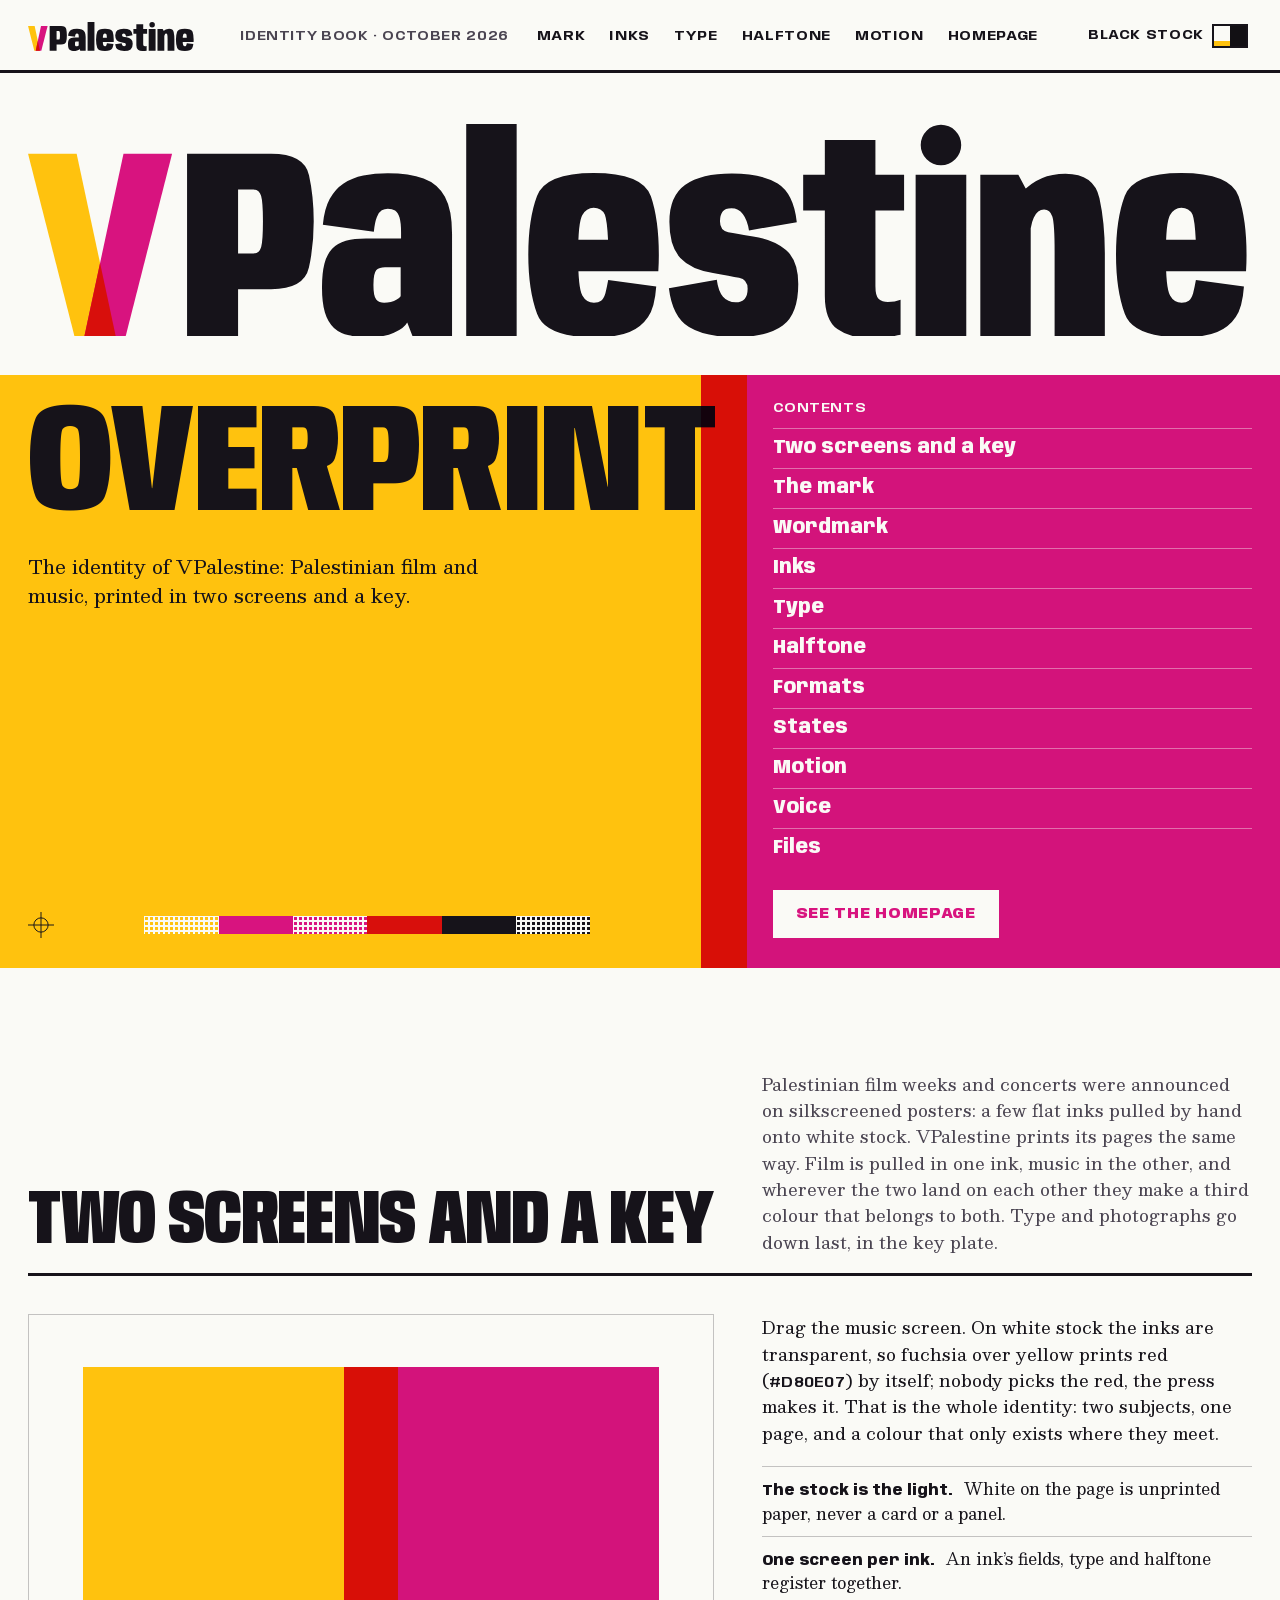
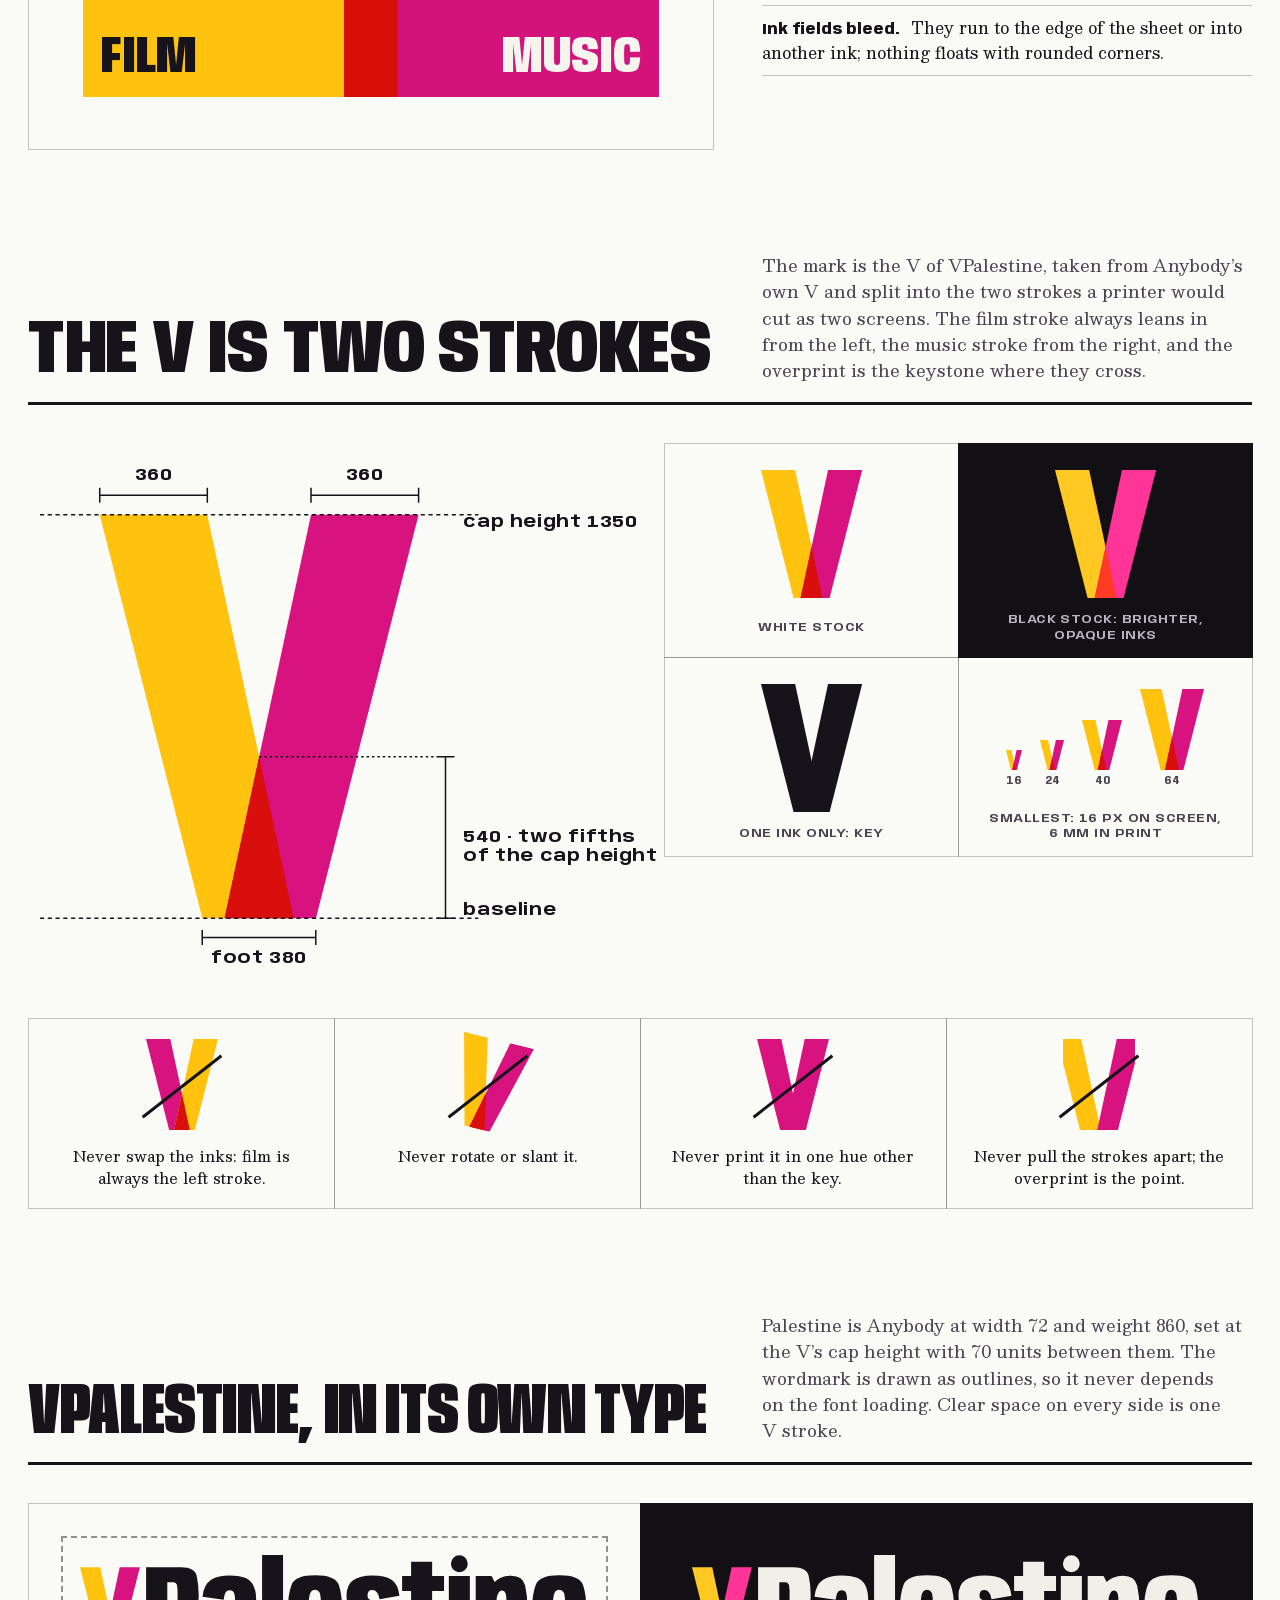
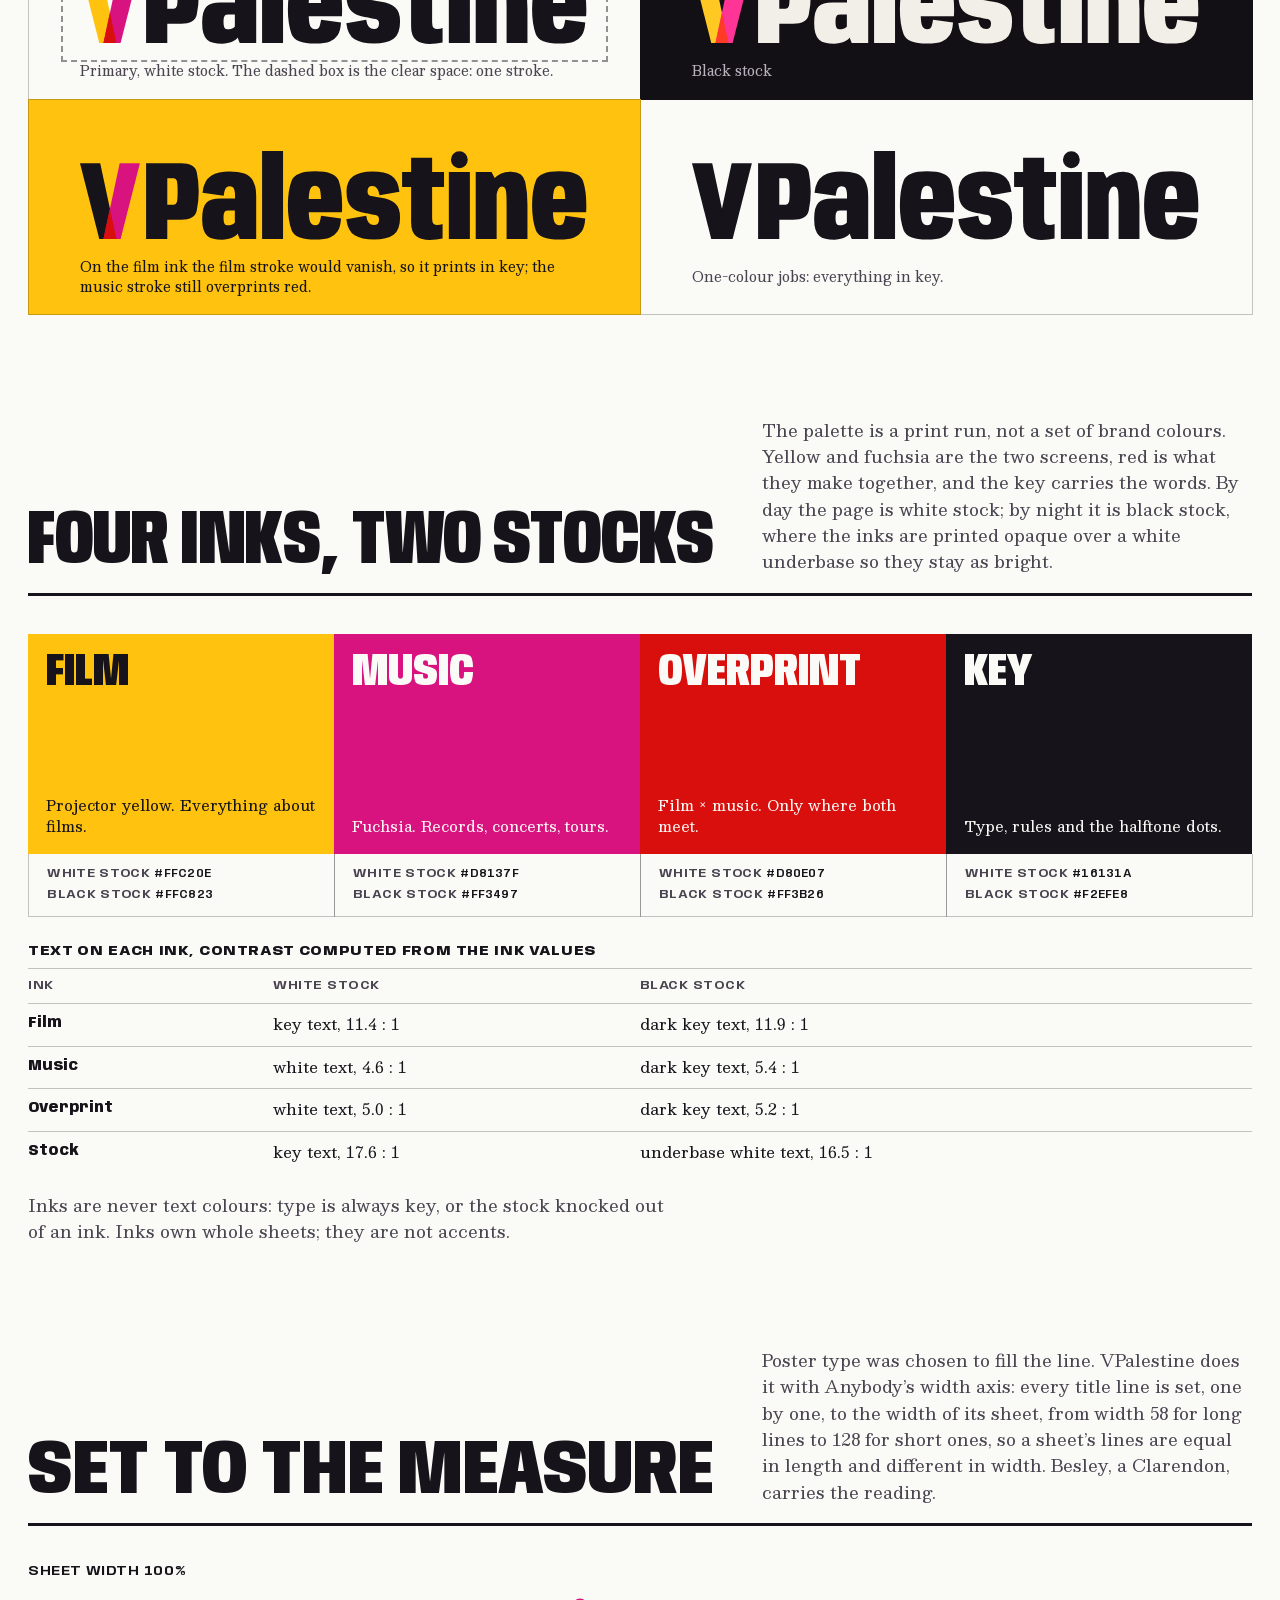
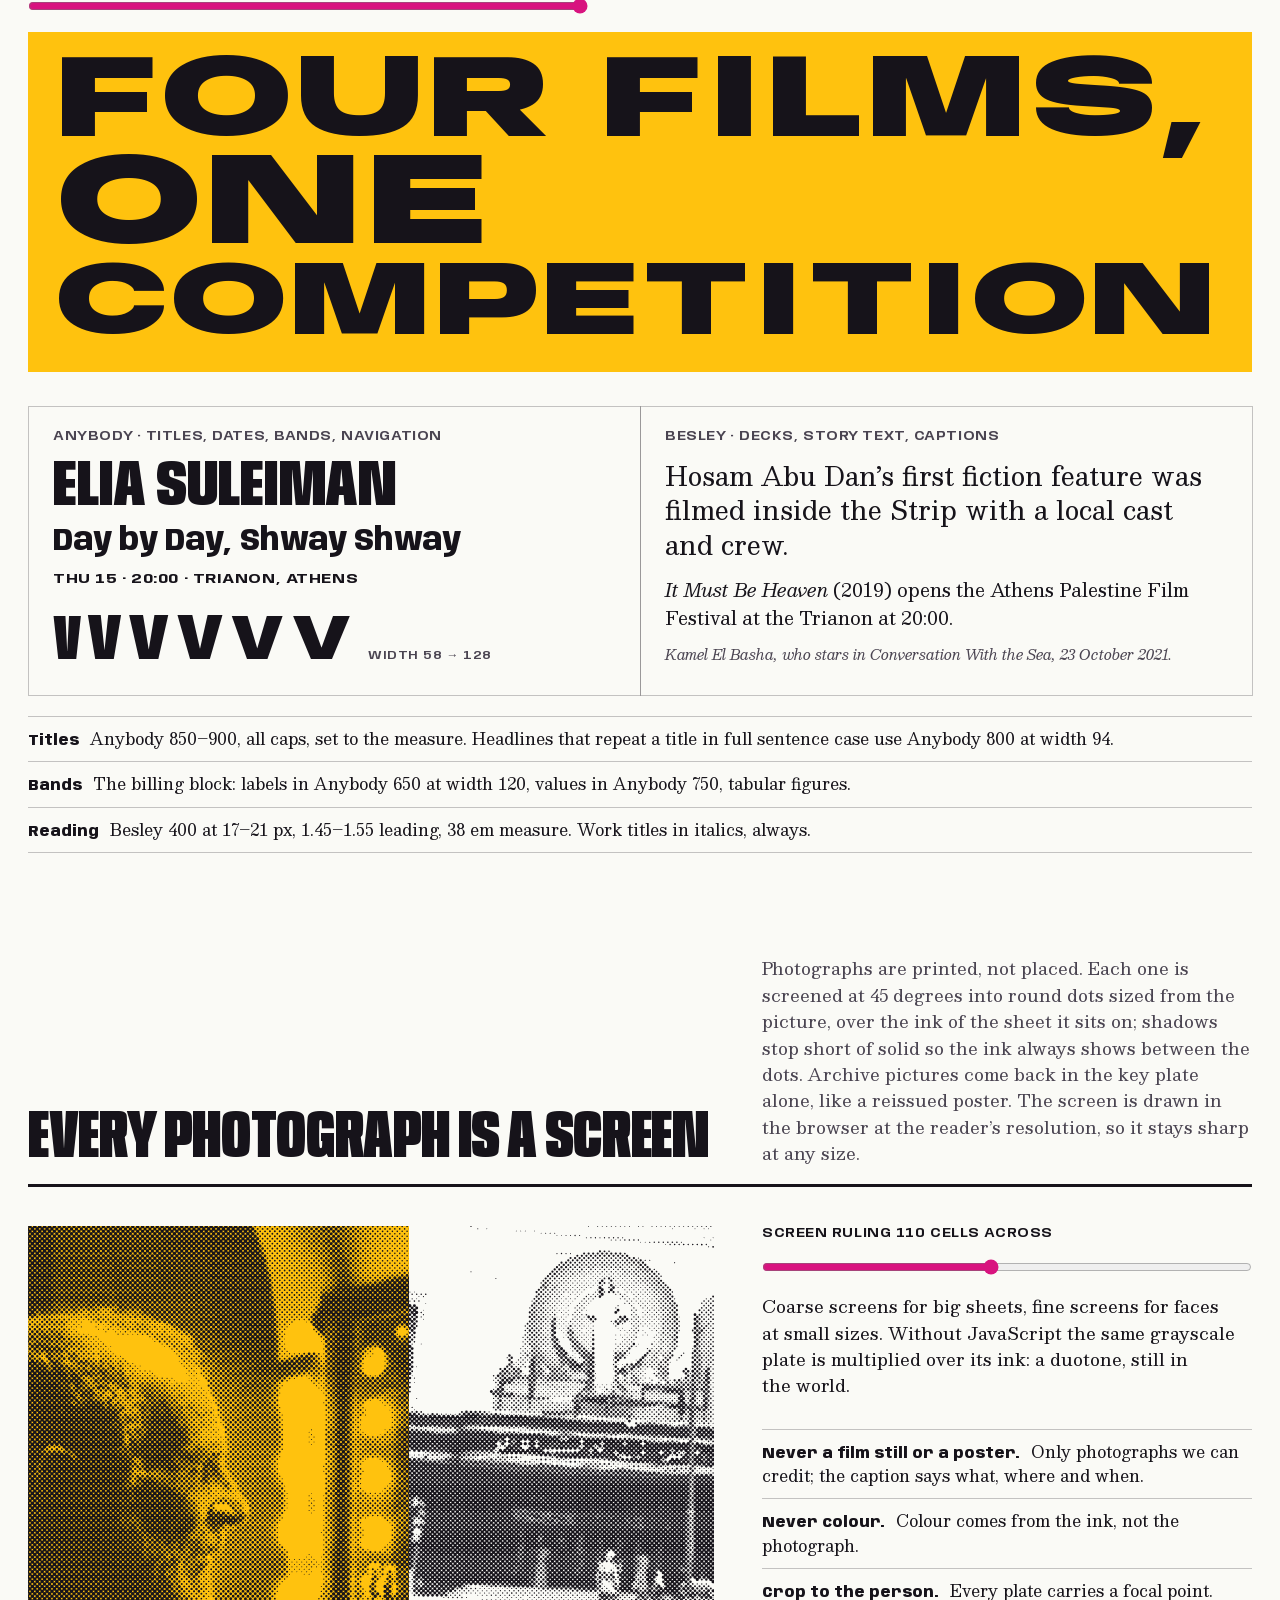
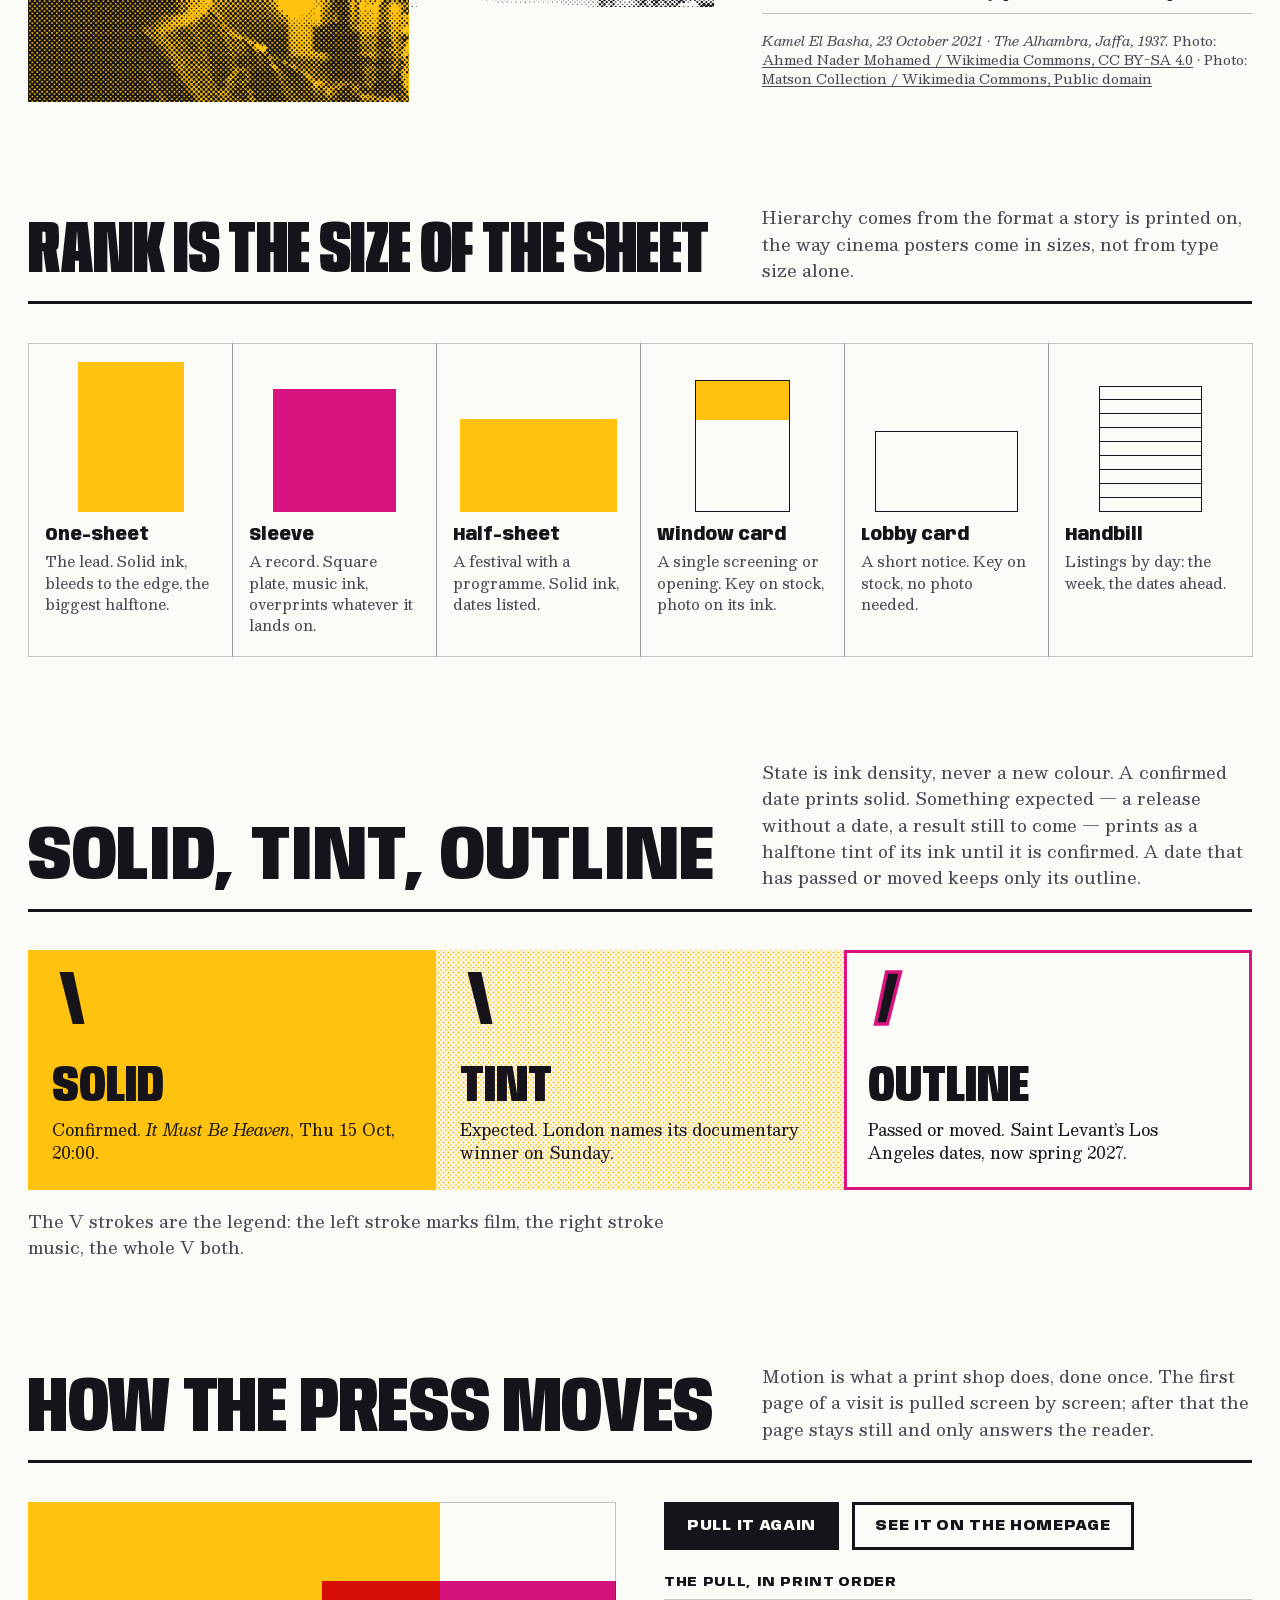
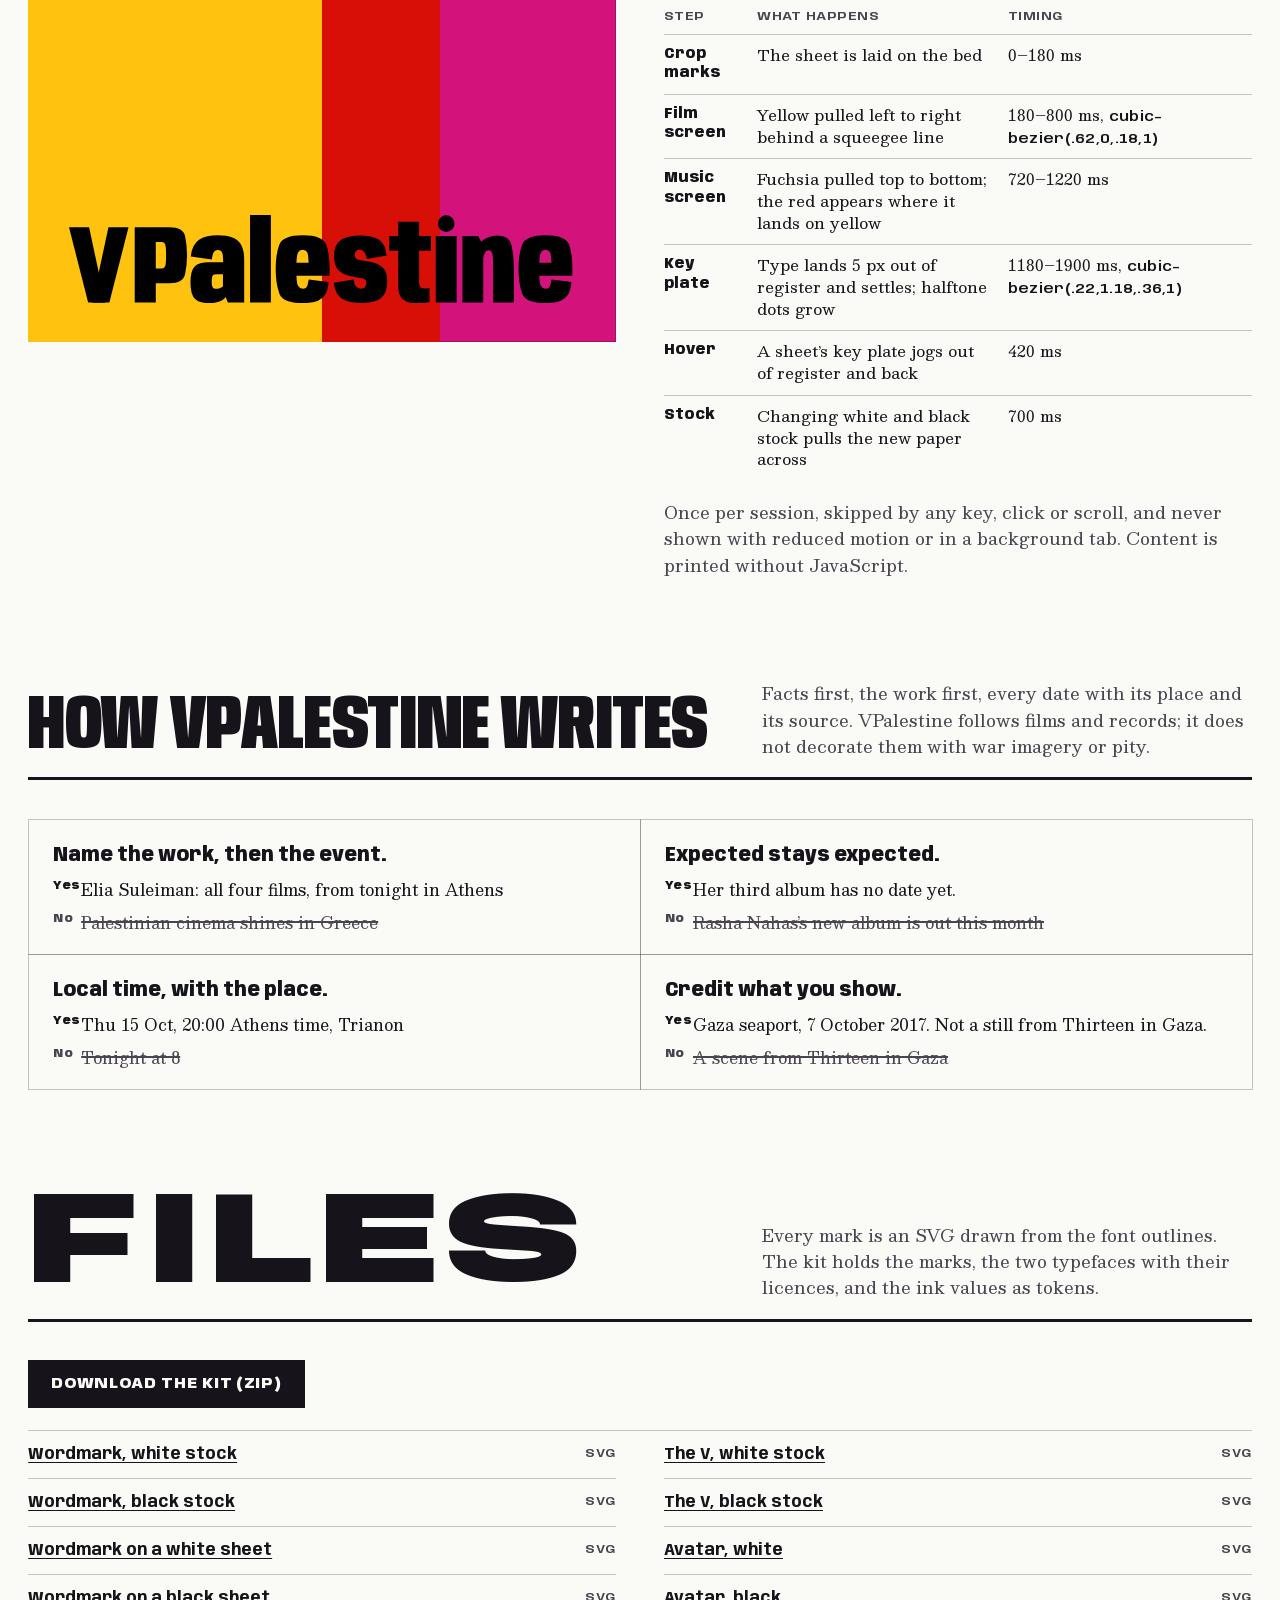
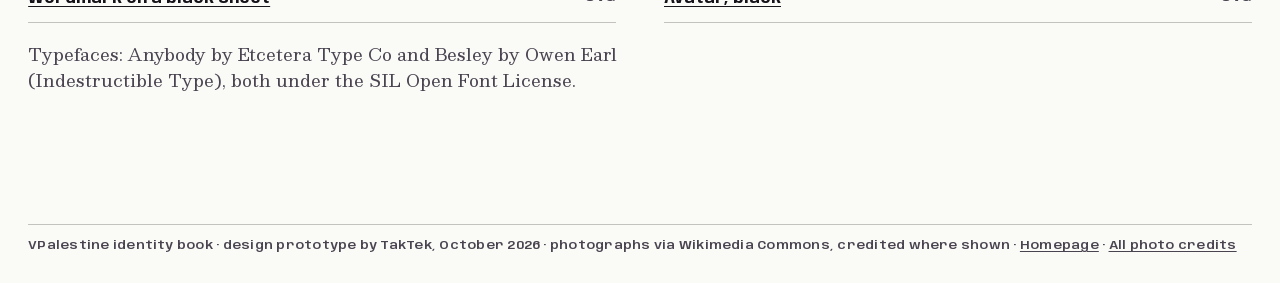
==== index.html @ 3d2f8ad1 "VPalestine prototype: Overprint identity book and homepage Identity built from zero for VPalestine (" ====
<!doctype html>
<html lang="en">
<head>
<meta charset="utf-8">
<meta name="viewport" content="width=device-width, initial-scale=1">
<title>VPalestine — Identity book</title>
<meta name="description" content="The VPalestine identity: two silkscreen inks for film and music, the overprint where they meet, type set to the measure, photographs as halftones.">
<meta name="theme-color" content="#FAFAF6">
<meta property="og:type" content="website">
<meta property="og:site_name" content="VPalestine">
<meta property="og:title" content="VPalestine — Palestinian film and music">
<meta property="og:description" content="Followed from premiere to audience. Printed in two screens and a key.">
<meta property="og:image" content="https://taktek-dev.github.io/vpalestine-prototype/assets/og.png">
<meta name="twitter:card" content="summary_large_image">
<link rel="icon" href="favicon.svg?v=7" type="image/svg+xml">
<link rel="preload" href="assets/fonts/anybody-var.woff2?v=1" as="font" type="font/woff2" crossorigin>
<link rel="preload" href="assets/fonts/besley-var.woff2?v=1" as="font" type="font/woff2" crossorigin>
<link rel="stylesheet" href="assets/css/vp.css?v=7">
<link rel="stylesheet" href="assets/css/book.css?v=7">
<script>(function(){var d=document.documentElement;try{if(localStorage.getItem('vp-stock')==='black')d.dataset.stock='black'}catch(e){}
var seen=false;try{seen=sessionStorage.getItem('vp-pulled')==='1'}catch(e){}
if((location.search.indexOf('pull')>-1||!seen)&&!matchMedia('(prefers-reduced-motion: reduce)').matches&&document.visibilityState!=='hidden'){d.classList.add('pulling');setTimeout(function(){d.classList.remove('pulling')},6000)}})();</script>
</head>
<body id="top">
<!--
THESIS: VPalestine prints Palestinian film and music like its film-week and concert posters: film in one silkscreen ink, music in the other, a third colour where they overprint. Refuses the dark streaming poster-grid and the festival-programme template.
OWN-WORLD: White stock is the light (black stock at night, inks opaque on an underbase). Projector yellow, fuchsia, overprint red, key. Anybody set to each sheet's measure by width, Besley for reading. Photos as 45-degree halftones. Rank by sheet format; state by ink density (solid, tint, outline); the V strokes are the legend.
STORY: Readers see tonight's film and tomorrow's record, plan the week from the handbill, follow festival runs, check dates ahead.
FIRST VIEWPORT: Left 7/12, a yellow one-sheet: halftone Suleiman, three fitted title lines, deck, billing band. Right: fuchsia MC Abdul sleeve overprinting the one-sheet's edge in red. Directly under, the This week handbill as a day-column strip.
FORM: Overprint, grounded candidate 3 of 7, seed 0b2cf4c5.
FINISH: unreviewed and undocumented is unfinished; this build ends with the finish review, the verdict, and DESIGN.md
-->
<a class="skip" href="#main">Skip to the book</a><svg width="0" height="0" style="position:absolute" aria-hidden="true" focusable="false"><defs><pattern id="tint-f" width="110" height="110" patternUnits="userSpaceOnUse"><circle cx="27" cy="27" r="26" fill="var(--film)"/><circle cx="82" cy="82" r="26" fill="var(--film)"/></pattern><pattern id="tint-m" width="110" height="110" patternUnits="userSpaceOnUse"><circle cx="27" cy="27" r="26" fill="var(--music)"/><circle cx="82" cy="82" r="26" fill="var(--music)"/></pattern><pattern id="tint-o" width="110" height="110" patternUnits="userSpaceOnUse"><circle cx="27" cy="27" r="26" fill="var(--over)"/><circle cx="82" cy="82" r="26" fill="var(--over)"/></pattern></defs></svg><div class="marks" aria-hidden="true"><i></i><i></i><i></i><i></i></div><div class="squeegee" aria-hidden="true"></div><header class="mast"><a class="mark" href="./"><svg viewBox="0 -220 9063 1570" role="img" aria-label="VPalestine, home"><path class="f" d="M0.0 0.0L360.0 0.0L649.2 1350.0L343.5 1350.0Z"/><path class="m" d="M707.0 0.0L1067.0 0.0L723.5 1350.0L417.8 1350.0Z"/><path class="o" d="M533.5 810.0L649.2 1350.0L417.8 1350.0Z"/><g class="w"><path transform="translate(1137 1350) scale(1 -1)" d="M40.872472789138556 0.0H418.6870838999748V346.0653406791389H663.1478675603867Q907.6145270727575 346.0653406791389 943.3359496425837 506.2498502526432Q979.05737221241 666.4343598261476 979.05737221241 850.2591231539845Q979.05737221241 1032.180932380259 944.0916869472712 1191.0904661901295Q909.1260016821325 1350.0 663.1478675603867 1350.0H40.872472789138556ZM418.6870838999748 611.4152366258204V1084.6501040533185H533.0216710343957Q575.2065082378685 1084.6501040533185 589.0512640122324 1037.6693802587688Q602.8960197865963 990.6886564642191 602.8960197865963 849.2678052866759Q602.8960197865963 706.393810916692 589.8070013169199 658.9045237712562Q576.7179828472435 611.4152366258204 533.0216710343957 611.4152366258204ZM1396.9759109020233 -10.430395152419806Q1446.3371845073998 -10.430395152419806 1491.351659733802 -0.8061260934919119Q1536.3661349602044 8.818142965435982 1572.9924976434559 24.75077431462705Q1609.6188603267074 40.68340566381812 1635.436639867723 59.77705954760313Q1661.2544194087386 78.87071343138814 1671.5924309194088 99.34230790659785L1710.1843377761543 0.0H2003.5082371346653V757.9716009907424Q2003.5082371346653 934.7974900901318 1950.694851236418 1031.5084442421794Q1897.8814653381705 1128.219398394227 1792.7007393520325 1167.0112431496382Q1687.5200133658946 1205.8030879050493 1527.5993469804525 1205.8030879050493Q1429.8090711273253 1205.8030879050493 1346.5483389552683 1188.4870596583933Q1263.2876067832112 1171.1710314117372 1200.2155973874032 1129.939749887213Q1137.1435879915953 1088.708468362689 1096.973026432097 1013.9805184099823Q1056.8024648725986 939.2525684572756 1046.7040048539639 824.3802020959556L1424.2082557491958 772.58149876073Q1431.7442417219281 844.730436630547 1446.9119554273784 881.4128036331385Q1462.0796691328287 918.09517063573 1483.0830964036286 930.4159653726965Q1504.0865236744285 942.736760109663 1527.9038266055286 942.736760109663Q1559.894846495241 942.736760109663 1581.5351577848196 928.6911115609109Q1603.1754690743983 914.6454630121589 1614.5297010615468 876.8347753416747Q1625.8839330486953 839.0240876711905 1625.8839330486953 765.7310820631683V722.3884507268667H1365.4000836722553Q1278.690626066178 722.3884507268667 1216.59436846897 704.5473865699023Q1154.498110871762 686.7063224129379 1115.32662021555 645.5959345847368Q1076.155129559338 604.4855467565358 1058.1800131779164 535.0575316790491Q1040.2048967964947 465.6295166015625 1040.2048967964947 360.8956172019243Q1040.2048967964947 246.23455632850528 1061.934267802164 173.15076110325754Q1083.6636388078332 100.0669658780098 1128.9270982444286 59.82939921319485Q1174.190557681024 19.591832548379898 1240.3805060200393 4.580718697980046Q1306.5704543590546 -10.430395152419806 1396.9759109020233 -10.430395152419806ZM1500.381991069764 245.7091518379748Q1482.3783749453723 245.7091518379748 1467.5392053686082 250.85227323509753Q1452.7000357918441 255.99539463222027 1442.0641320105642 269.40774844400585Q1431.4282282292843 282.8201022557914 1426.3330176528543 308.5928629171103Q1421.2378070764244 334.3656235784292 1421.2378070764244 378.13637671619654Q1421.2378070764244 422.7615610063076 1426.9714517276734 449.2929702308029Q1432.7050963789225 475.8243794552982 1443.2159330807626 487.9974935874343Q1453.7267697826028 500.1706077195704 1470.0804956518114 504.35157695785165Q1486.43422152102 508.5325461961329 1506.7229069061577 508.5325461961329H1622.953367471695V294.37175719439983Q1613.8142447657883 280.9603174291551 1594.0860947594047 269.25133732147515Q1574.357944753021 257.5423572137952 1549.8102364763618 251.625754525885Q1525.2625281997025 245.7091518379748 1500.381991069764 245.7091518379748ZM2108.486451379955 0.0H2482.0765020623803V1570.0H2108.486451379955ZM3054.5884446799755 -9.593090701848269V246.85093591362238Q2998.094798501581 246.85093591362238 2968.512775786221 300.4409730806947Q2937.3707555122674 351.54670837149024 2937.3707555122674 599.4950694255531Q2937.3707555122674 839.6076580733061 2967.776399899274 893.6569497101009Q2998.209217019379 949.2177159562707 3052.4562678933144 949.2177159562707Q3109.833019066602 949.2177159562707 3135.6685219705105 898.560342554003Q3152.022191543132 855.5737932808697 3158.877500180155 713.2166108079255H2906.1119918115437V480.13037346303463H3531.434116870165Q3535.201986897737 535.7197537012398 3535.201986897737 599.547475039959Q3535.201986897737 861.4693441167474 3476.3217299319804 1034.8647805824876Q3414.3971735313535 1207.2602170482278 3052.0376156680286 1207.2602170482278Q2695.922808188945 1207.2602170482278 2632.891061965376 1036.3394751697779Q2568.3264909163117 865.418733291328 2568.3264909163117 600.9521985687315Q2568.3264909163117 338.95838848128915 2633.181612893939 163.90265011042356Q2694.992435436696 -9.593090701848269 3054.5884446799755 -9.593090701848269ZM3054.5884446799755 246.85093591362238V-9.593090701848269Q3229.842917665839 -9.593090701848269 3318.2726346738636 28.84991692006588Q3405.750874631107 66.34144749119878 3455.3290830664337 140.49202181398869Q3504.8315958194435 212.15829426050186 3515.9300558380783 367.02714831382036L3160.1684898510575 415.057981621474Q3149.4886820577085 357.22463177517056 3139.4472736753523 316.1353252530098Q3127.8730404675007 276.557493340224 3107.5837653540075 261.6663667857647Q3088.778792116791 246.85093591362238 3054.5884446799755 246.85093591362238ZM4101.88112828508 -8.337134025990963Q4338.097772747278 -8.337134025990963 4453.003186091781 76.8846078813076Q4567.908599436283 162.10634978860617 4567.908599436283 384.8665456213057Q4567.908599436283 558.551305796951 4476.941154759377 636.7068599369377Q4385.973710082471 714.8624140769243 4233.603555444628 736.5413069352508Q4109.722224857658 758.8299784548581 4048.870115827769 768.8341037798673Q3988.01800679788 778.8382291048765 3988.01800679788 848.8034650199115Q3988.01800679788 894.7748171314597 4006.7748958282173 920.3733112215996Q4025.5317848585546 945.9718053117394 4073.3314515911043 945.9718053117394Q4125.180420864373 945.9718053117394 4158.244148500264 901.8810224495828Q4191.307876136154 857.7902395874262 4202.8249883800745 781.5642668157816L4557.025679323822 842.268839482218Q4533.7863047719 1055.1523033380508 4415.339015562087 1128.9933937452734Q4296.891726352274 1202.8344841524959 4075.843364942819 1202.8344841524959Q3848.975314658135 1202.8344841524959 3731.196422036737 1119.4133355300874Q3613.4175294153392 1035.9921869076788 3613.4175294153392 845.7206886671484Q3613.4175294153392 663.9598146900535 3694.0518442094326 577.7647408787161Q3774.686159003526 491.56966706737876 3936.0665923170745 466.7707790918648Q4065.970970015973 443.5849759876728 4129.430219922215 430.593905845657Q4192.889469828457 417.6028357036412 4192.889469828457 349.3193769417703Q4192.889469828457 299.6578985415399 4170.4539928194135 274.30104779079556Q4148.01851581037 248.94419704005122 4103.74604421109 248.94419704005122Q4044.8653879724443 248.94419704005122 4010.3682799134403 289.63034911081195Q3975.8711718544364 330.3165011815727 3964.354059610516 415.64287619292736L3609.6205438412726 354.1009990759194Q3635.3718317449093 141.32742386311293 3758.613193789497 66.49514491856098Q3881.8545558340847 -8.337134025990963 4101.88112828508 -8.337134025990963ZM5095.349057447165 -15.061864878982306Q5214.628976762295 -15.061864878982306 5325.712668642402 8.2059326171875V267.4663522094488Q5284.222324285656 251.2014118693769 5231.832770779729 251.2014118693769Q5188.542287643999 251.2014118693769 5163.94357874617 272.89429742097855Q5139.344869848341 294.5871829725802 5139.344869848341 369.4741500094533V928.44736944139H5351.658363588154V1193.7972653880715H5139.344869848341V1450.8921865522861H4764.689169514924V1193.7972653880715H4604.248878967017V928.44736944139H4764.689169514924V298.7272070981562Q4764.689169514924 117.83180275186896 4857.263674123213 51.38496893644333Q4949.838178731501 -15.061864878982306 5095.349057447165 -15.061864878982306ZM5437.22069459036 0.0H5812.295047149062V1193.8399658203125H5437.22069459036ZM5916.359891012311 0.0H6289.531289469451V1022.552251316607L6198.037223745137 1193.7972653880715H5916.359891012311ZM6466.544713515788 0.0H6838.650462321937V612.5995636321604Q6838.650462321937 839.2732189632952 6798.745305798948 1020.5965519901365Q6758.8401492759585 1201.9198850169778 6547.138627074659 1201.9198850169778Q6350.491714861244 1201.9198850169778 6225.352161355317 1063.8536570128053Q6100.212607849389 925.7874290086329 6100.212607849389 738.7523068971932L6283.251506090164 697.7268019020557Q6283.251506090164 815.7768354378641 6311.938825946301 876.1734122540802Q6340.626145802438 936.5699890702963 6388.318474687636 936.5699890702963Q6432.588416706771 936.5699890702963 6449.5665651112795 884.6198904663324Q6466.544713515788 832.6697918623686 6466.544713515788 623.9937443137169ZM7407.5884446799755 -9.593090701848269V246.85093591362238Q7351.094798501581 246.85093591362238 7321.512775786221 300.4409730806947Q7290.370755512267 351.54670837149024 7290.370755512267 599.4950694255531Q7290.370755512267 839.6076580733061 7320.776399899274 893.6569497101009Q7351.209217019379 949.2177159562707 7405.456267893314 949.2177159562707Q7462.833019066602 949.2177159562707 7488.6685219705105 898.560342554003Q7505.022191543132 855.5737932808697 7511.877500180155 713.2166108079255H7259.111991811544V480.13037346303463H7884.434116870165Q7888.201986897737 535.7197537012398 7888.201986897737 599.547475039959Q7888.201986897737 861.4693441167474 7829.32172993198 1034.8647805824876Q7767.3971735313535 1207.2602170482278 7405.037615668029 1207.2602170482278Q7048.922808188945 1207.2602170482278 6985.891061965376 1036.3394751697779Q6921.326490916312 865.418733291328 6921.326490916312 600.9521985687315Q6921.326490916312 338.95838848128915 6986.181612893939 163.90265011042356Q7047.992435436696 -9.593090701848269 7407.5884446799755 -9.593090701848269ZM7407.5884446799755 246.85093591362238V-9.593090701848269Q7582.842917665839 -9.593090701848269 7671.272634673864 28.84991692006588Q7758.750874631107 66.34144749119878 7808.329083066434 140.49202181398869Q7857.8315958194435 212.15829426050186 7868.930055838078 367.02714831382036L7513.1684898510575 415.057981621474Q7502.4886820577085 357.22463177517056 7492.447273675352 316.1353252530098Q7480.873040467501 276.557493340224 7460.5837653540075 261.6663667857647Q7441.778792116791 246.85093591362238 7407.5884446799755 246.85093591362238ZM5774.8 1414.2A150 150 0 1 0 5474.8 1414.2A150 150 0 1 0 5774.8 1414.2Z"/></g></svg></a><div class="mid"><p class="dateline">Identity book · October 2026</p><nav aria-label="Book"><ul><li><a href="#mark">Mark</a></li><li><a href="#inks">Inks</a></li><li><a href="#type">Type</a></li><li><a href="#halftone">Halftone</a></li><li><a href="#motion">Motion</a></li><li><a href="home.html">Homepage</a></li></ul></nav></div><button class="stock" type="button" aria-pressed="false"><span class="lbl">Black stock</span><span class="sw" aria-hidden="true"><i></i><i></i></span></button></header><main id="main" class="book"><section class="cover" id="cover" aria-labelledby="cover-h"><div class="cv-mark"><svg viewBox="0 -220 9063 1570" role="img" aria-label="VPalestine"><path class="f" d="M0.0 0.0L360.0 0.0L649.2 1350.0L343.5 1350.0Z"/><path class="m" d="M707.0 0.0L1067.0 0.0L723.5 1350.0L417.8 1350.0Z"/><path class="o" d="M533.5 810.0L649.2 1350.0L417.8 1350.0Z"/><g class="w"><path transform="translate(1137 1350) scale(1 -1)" d="M40.872472789138556 0.0H418.6870838999748V346.0653406791389H663.1478675603867Q907.6145270727575 346.0653406791389 943.3359496425837 506.2498502526432Q979.05737221241 666.4343598261476 979.05737221241 850.2591231539845Q979.05737221241 1032.180932380259 944.0916869472712 1191.0904661901295Q909.1260016821325 1350.0 663.1478675603867 1350.0H40.872472789138556ZM418.6870838999748 611.4152366258204V1084.6501040533185H533.0216710343957Q575.2065082378685 1084.6501040533185 589.0512640122324 1037.6693802587688Q602.8960197865963 990.6886564642191 602.8960197865963 849.2678052866759Q602.8960197865963 706.393810916692 589.8070013169199 658.9045237712562Q576.7179828472435 611.4152366258204 533.0216710343957 611.4152366258204ZM1396.9759109020233 -10.430395152419806Q1446.3371845073998 -10.430395152419806 1491.351659733802 -0.8061260934919119Q1536.3661349602044 8.818142965435982 1572.9924976434559 24.75077431462705Q1609.6188603267074 40.68340566381812 1635.436639867723 59.77705954760313Q1661.2544194087386 78.87071343138814 1671.5924309194088 99.34230790659785L1710.1843377761543 0.0H2003.5082371346653V757.9716009907424Q2003.5082371346653 934.7974900901318 1950.694851236418 1031.5084442421794Q1897.8814653381705 1128.219398394227 1792.7007393520325 1167.0112431496382Q1687.5200133658946 1205.8030879050493 1527.5993469804525 1205.8030879050493Q1429.8090711273253 1205.8030879050493 1346.5483389552683 1188.4870596583933Q1263.2876067832112 1171.1710314117372 1200.2155973874032 1129.939749887213Q1137.1435879915953 1088.708468362689 1096.973026432097 1013.9805184099823Q1056.8024648725986 939.2525684572756 1046.7040048539639 824.3802020959556L1424.2082557491958 772.58149876073Q1431.7442417219281 844.730436630547 1446.9119554273784 881.4128036331385Q1462.0796691328287 918.09517063573 1483.0830964036286 930.4159653726965Q1504.0865236744285 942.736760109663 1527.9038266055286 942.736760109663Q1559.894846495241 942.736760109663 1581.5351577848196 928.6911115609109Q1603.1754690743983 914.6454630121589 1614.5297010615468 876.8347753416747Q1625.8839330486953 839.0240876711905 1625.8839330486953 765.7310820631683V722.3884507268667H1365.4000836722553Q1278.690626066178 722.3884507268667 1216.59436846897 704.5473865699023Q1154.498110871762 686.7063224129379 1115.32662021555 645.5959345847368Q1076.155129559338 604.4855467565358 1058.1800131779164 535.0575316790491Q1040.2048967964947 465.6295166015625 1040.2048967964947 360.8956172019243Q1040.2048967964947 246.23455632850528 1061.934267802164 173.15076110325754Q1083.6636388078332 100.0669658780098 1128.9270982444286 59.82939921319485Q1174.190557681024 19.591832548379898 1240.3805060200393 4.580718697980046Q1306.5704543590546 -10.430395152419806 1396.9759109020233 -10.430395152419806ZM1500.381991069764 245.7091518379748Q1482.3783749453723 245.7091518379748 1467.5392053686082 250.85227323509753Q1452.7000357918441 255.99539463222027 1442.0641320105642 269.40774844400585Q1431.4282282292843 282.8201022557914 1426.3330176528543 308.5928629171103Q1421.2378070764244 334.3656235784292 1421.2378070764244 378.13637671619654Q1421.2378070764244 422.7615610063076 1426.9714517276734 449.2929702308029Q1432.7050963789225 475.8243794552982 1443.2159330807626 487.9974935874343Q1453.7267697826028 500.1706077195704 1470.0804956518114 504.35157695785165Q1486.43422152102 508.5325461961329 1506.7229069061577 508.5325461961329H1622.953367471695V294.37175719439983Q1613.8142447657883 280.9603174291551 1594.0860947594047 269.25133732147515Q1574.357944753021 257.5423572137952 1549.8102364763618 251.625754525885Q1525.2625281997025 245.7091518379748 1500.381991069764 245.7091518379748ZM2108.486451379955 0.0H2482.0765020623803V1570.0H2108.486451379955ZM3054.5884446799755 -9.593090701848269V246.85093591362238Q2998.094798501581 246.85093591362238 2968.512775786221 300.4409730806947Q2937.3707555122674 351.54670837149024 2937.3707555122674 599.4950694255531Q2937.3707555122674 839.6076580733061 2967.776399899274 893.6569497101009Q2998.209217019379 949.2177159562707 3052.4562678933144 949.2177159562707Q3109.833019066602 949.2177159562707 3135.6685219705105 898.560342554003Q3152.022191543132 855.5737932808697 3158.877500180155 713.2166108079255H2906.1119918115437V480.13037346303463H3531.434116870165Q3535.201986897737 535.7197537012398 3535.201986897737 599.547475039959Q3535.201986897737 861.4693441167474 3476.3217299319804 1034.8647805824876Q3414.3971735313535 1207.2602170482278 3052.0376156680286 1207.2602170482278Q2695.922808188945 1207.2602170482278 2632.891061965376 1036.3394751697779Q2568.3264909163117 865.418733291328 2568.3264909163117 600.9521985687315Q2568.3264909163117 338.95838848128915 2633.181612893939 163.90265011042356Q2694.992435436696 -9.593090701848269 3054.5884446799755 -9.593090701848269ZM3054.5884446799755 246.85093591362238V-9.593090701848269Q3229.842917665839 -9.593090701848269 3318.2726346738636 28.84991692006588Q3405.750874631107 66.34144749119878 3455.3290830664337 140.49202181398869Q3504.8315958194435 212.15829426050186 3515.9300558380783 367.02714831382036L3160.1684898510575 415.057981621474Q3149.4886820577085 357.22463177517056 3139.4472736753523 316.1353252530098Q3127.8730404675007 276.557493340224 3107.5837653540075 261.6663667857647Q3088.778792116791 246.85093591362238 3054.5884446799755 246.85093591362238ZM4101.88112828508 -8.337134025990963Q4338.097772747278 -8.337134025990963 4453.003186091781 76.8846078813076Q4567.908599436283 162.10634978860617 4567.908599436283 384.8665456213057Q4567.908599436283 558.551305796951 4476.941154759377 636.7068599369377Q4385.973710082471 714.8624140769243 4233.603555444628 736.5413069352508Q4109.722224857658 758.8299784548581 4048.870115827769 768.8341037798673Q3988.01800679788 778.8382291048765 3988.01800679788 848.8034650199115Q3988.01800679788 894.7748171314597 4006.7748958282173 920.3733112215996Q4025.5317848585546 945.9718053117394 4073.3314515911043 945.9718053117394Q4125.180420864373 945.9718053117394 4158.244148500264 901.8810224495828Q4191.307876136154 857.7902395874262 4202.8249883800745 781.5642668157816L4557.025679323822 842.268839482218Q4533.7863047719 1055.1523033380508 4415.339015562087 1128.9933937452734Q4296.891726352274 1202.8344841524959 4075.843364942819 1202.8344841524959Q3848.975314658135 1202.8344841524959 3731.196422036737 1119.4133355300874Q3613.4175294153392 1035.9921869076788 3613.4175294153392 845.7206886671484Q3613.4175294153392 663.9598146900535 3694.0518442094326 577.7647408787161Q3774.686159003526 491.56966706737876 3936.0665923170745 466.7707790918648Q4065.970970015973 443.5849759876728 4129.430219922215 430.593905845657Q4192.889469828457 417.6028357036412 4192.889469828457 349.3193769417703Q4192.889469828457 299.6578985415399 4170.4539928194135 274.30104779079556Q4148.01851581037 248.94419704005122 4103.74604421109 248.94419704005122Q4044.8653879724443 248.94419704005122 4010.3682799134403 289.63034911081195Q3975.8711718544364 330.3165011815727 3964.354059610516 415.64287619292736L3609.6205438412726 354.1009990759194Q3635.3718317449093 141.32742386311293 3758.613193789497 66.49514491856098Q3881.8545558340847 -8.337134025990963 4101.88112828508 -8.337134025990963ZM5095.349057447165 -15.061864878982306Q5214.628976762295 -15.061864878982306 5325.712668642402 8.2059326171875V267.4663522094488Q5284.222324285656 251.2014118693769 5231.832770779729 251.2014118693769Q5188.542287643999 251.2014118693769 5163.94357874617 272.89429742097855Q5139.344869848341 294.5871829725802 5139.344869848341 369.4741500094533V928.44736944139H5351.658363588154V1193.7972653880715H5139.344869848341V1450.8921865522861H4764.689169514924V1193.7972653880715H4604.248878967017V928.44736944139H4764.689169514924V298.7272070981562Q4764.689169514924 117.83180275186896 4857.263674123213 51.38496893644333Q4949.838178731501 -15.061864878982306 5095.349057447165 -15.061864878982306ZM5437.22069459036 0.0H5812.295047149062V1193.8399658203125H5437.22069459036ZM5916.359891012311 0.0H6289.531289469451V1022.552251316607L6198.037223745137 1193.7972653880715H5916.359891012311ZM6466.544713515788 0.0H6838.650462321937V612.5995636321604Q6838.650462321937 839.2732189632952 6798.745305798948 1020.5965519901365Q6758.8401492759585 1201.9198850169778 6547.138627074659 1201.9198850169778Q6350.491714861244 1201.9198850169778 6225.352161355317 1063.8536570128053Q6100.212607849389 925.7874290086329 6100.212607849389 738.7523068971932L6283.251506090164 697.7268019020557Q6283.251506090164 815.7768354378641 6311.938825946301 876.1734122540802Q6340.626145802438 936.5699890702963 6388.318474687636 936.5699890702963Q6432.588416706771 936.5699890702963 6449.5665651112795 884.6198904663324Q6466.544713515788 832.6697918623686 6466.544713515788 623.9937443137169ZM7407.5884446799755 -9.593090701848269V246.85093591362238Q7351.094798501581 246.85093591362238 7321.512775786221 300.4409730806947Q7290.370755512267 351.54670837149024 7290.370755512267 599.4950694255531Q7290.370755512267 839.6076580733061 7320.776399899274 893.6569497101009Q7351.209217019379 949.2177159562707 7405.456267893314 949.2177159562707Q7462.833019066602 949.2177159562707 7488.6685219705105 898.560342554003Q7505.022191543132 855.5737932808697 7511.877500180155 713.2166108079255H7259.111991811544V480.13037346303463H7884.434116870165Q7888.201986897737 535.7197537012398 7888.201986897737 599.547475039959Q7888.201986897737 861.4693441167474 7829.32172993198 1034.8647805824876Q7767.3971735313535 1207.2602170482278 7405.037615668029 1207.2602170482278Q7048.922808188945 1207.2602170482278 6985.891061965376 1036.3394751697779Q6921.326490916312 865.418733291328 6921.326490916312 600.9521985687315Q6921.326490916312 338.95838848128915 6986.181612893939 163.90265011042356Q7047.992435436696 -9.593090701848269 7407.5884446799755 -9.593090701848269ZM7407.5884446799755 246.85093591362238V-9.593090701848269Q7582.842917665839 -9.593090701848269 7671.272634673864 28.84991692006588Q7758.750874631107 66.34144749119878 7808.329083066434 140.49202181398869Q7857.8315958194435 212.15829426050186 7868.930055838078 367.02714831382036L7513.1684898510575 415.057981621474Q7502.4886820577085 357.22463177517056 7492.447273675352 316.1353252530098Q7480.873040467501 276.557493340224 7460.5837653540075 261.6663667857647Q7441.778792116791 246.85093591362238 7407.5884446799755 246.85093591362238ZM5774.8 1414.2A150 150 0 1 0 5474.8 1414.2A150 150 0 1 0 5774.8 1414.2Z"/></g></svg></div><div class="cv-sheets"><div class="cv-film ink ink-film p-film"><h1 id="cover-h" class="lines p-key" data-fit><span class="ln">Overprint</span></h1><p class="copy p-key">The identity of VPalestine: Palestinian film and music, printed in two screens and a key.</p><div class="furniture" aria-hidden="true"><svg class="reg" viewBox="0 0 40 40"><circle cx="20" cy="20" r="11"/><path d="M20 0V40M0 20H40"/></svg><span class="bar"><i class="c-film"></i><i class="c-film t"></i><i class="c-music"></i><i class="c-music t"></i><i class="c-over"></i><i class="c-key"></i><i class="c-key t"></i></span></div></div><nav class="cv-music p-music" aria-label="Contents"><h2 class="label">Contents</h2><ol><li><a href="#idea">Two screens and a key</a></li><li><a href="#mark">The mark</a></li><li><a href="#wordmark">Wordmark</a></li><li><a href="#inks">Inks</a></li><li><a href="#type">Type</a></li><li><a href="#halftone">Halftone</a></li><li><a href="#formats">Formats</a></li><li><a href="#states">States</a></li><li><a href="#motion">Motion</a></li><li><a href="#voice">Voice</a></li><li><a href="#files">Files</a></li></ol><a class="btn on-music" href="home.html">See the homepage</a></nav></div></section><section class="ch " id="idea" aria-labelledby="idea-h"><header class="ch-head"><h2 id="idea-h" class="lines" data-fit><span class="ln">Two screens and a key</span></h2><p>Palestinian film weeks and concerts were announced on silkscreened posters: a few flat inks pulled by hand onto white stock. VPalestine prints its pages the same way. Film is pulled in one ink, music in the other, and wherever the two land on each other they make a third colour that belongs to both. Type and photographs go down last, in the key plate.</p></header><div class="idea"><div class="press" id="press" aria-label="Drag the music screen over the film screen to see the overprint"><div class="scr film"><span>Film</span></div><div class="scr music" tabindex="0" role="slider" aria-label="Music screen position" aria-valuemin="0" aria-valuemax="100" aria-valuenow="55"><span>Music</span></div></div><div class="idea-notes"><p class="copy">Drag the music screen. On white stock the inks are transparent, so fuchsia over yellow prints red (<code>#D80E07</code>) by itself; nobody picks the red, the press makes it. That is the whole identity: two subjects, one page, and a colour that only exists where they meet.</p><ul class="rules"><li><b>The stock is the light.</b> White on the page is unprinted paper, never a card or a panel.</li><li><b>One screen per ink.</b> An ink’s fields, type and halftone register together.</li><li><b>Ink fields bleed.</b> They run to the edge of the sheet or into another ink; nothing floats with rounded corners.</li></ul></div></div></section><section class="ch " id="mark" aria-labelledby="mark-h"><header class="ch-head"><h2 id="mark-h" class="lines" data-fit><span class="ln">The V is two strokes</span></h2><p>The mark is the V of VPalestine, taken from Anybody’s own V and split into the two strokes a printer would cut as two screens. The film stroke always leans in from the left, the music stroke from the right, and the overprint is the keystone where they cross.</p></header><div class="mark-grid"><div class="mk-build"><svg class="build" viewBox="-240 -240 1967 1830" role="img" aria-label="Construction of the V: two straight strokes, each 360 units wide at the cap line; their inner edges cross at two fifths of the cap height and the overprint fills the triangle below; the foot is 380 units wide."><path class="f" d="M0.0 0.0L360.0 0.0L649.2 1350.0L343.5 1350.0Z"/><path class="m" d="M707.0 0.0L1067.0 0.0L723.5 1350.0L417.8 1350.0Z"/><path class="o" d="M533.5 810.0L649.2 1350.0L417.8 1350.0Z"/><path stroke="var(--key)" stroke-width="5" fill="none" stroke-dasharray="14 12" d="M-200 0H1267M-200 1350H1267"/><path stroke="var(--key)" stroke-width="5" fill="none" d="M0 -90V-40M360 -90V-40M0 -65H360"/><text fill="var(--key)" font-family="Anybody" font-weight="700" font-stretch="118%" font-size="54" letter-spacing="2" x="180" y="-115" text-anchor="middle">360</text><path stroke="var(--key)" stroke-width="5" fill="none" d="M707 -90V-40M1067 -90V-40M707 -65H1067"/><text fill="var(--key)" font-family="Anybody" font-weight="700" font-stretch="118%" font-size="54" letter-spacing="2" x="887" y="-115" text-anchor="middle">360</text><path stroke="var(--key)" stroke-width="5" fill="none" d="M1157 1350V810M1127 810H1187M1127 1350H1187"/><path stroke="var(--key)" stroke-width="5" fill="none" stroke-dasharray="8 10" d="M533 810H1127"/><text fill="var(--key)" font-family="Anybody" font-weight="700" font-stretch="118%" font-size="54" letter-spacing="2" x="1217" y="1095">540 · two fifths</text><text fill="var(--key)" font-family="Anybody" font-weight="700" font-stretch="118%" font-size="54" letter-spacing="2" x="1217" y="1160">of the cap height</text><path stroke="var(--key)" stroke-width="5" fill="none" d="M343 1390V1440M723 1390V1440M343 1415H723"/><text fill="var(--key)" font-family="Anybody" font-weight="700" font-stretch="118%" font-size="54" letter-spacing="2" x="533" y="1500" text-anchor="middle">foot 380</text><text fill="var(--key)" font-family="Anybody" font-weight="700" font-stretch="118%" font-size="54" letter-spacing="2" x="1217" y="40">cap height 1350</text><text fill="var(--key)" font-family="Anybody" font-weight="700" font-stretch="118%" font-size="54" letter-spacing="2" x="1217" y="1340">baseline</text></svg></div><div class="mk-uses"><figure class="on-white"><svg class="vm" viewBox="0 0 1067 1350" role="img" aria-label="The V on white stock"><path class="f" d="M0.0 0.0L360.0 0.0L649.2 1350.0L343.5 1350.0Z"/><path class="m" d="M707.0 0.0L1067.0 0.0L723.5 1350.0L417.8 1350.0Z"/><path class="o" d="M533.5 810.0L649.2 1350.0L417.8 1350.0Z"/></svg><figcaption>White stock</figcaption></figure><figure class="on-black"><svg class="vm" viewBox="0 0 1067 1350" role="img" aria-label="The V on black stock"><path class="f" d="M0.0 0.0L360.0 0.0L649.2 1350.0L343.5 1350.0Z"/><path class="m" d="M707.0 0.0L1067.0 0.0L723.5 1350.0L417.8 1350.0Z"/><path class="o" d="M533.5 810.0L649.2 1350.0L417.8 1350.0Z"/></svg><figcaption>Black stock: brighter, opaque inks</figcaption></figure><figure class="on-key"><svg class="vm key-only" viewBox="0 0 1067 1350" role="img" aria-label="The V in the key plate alone"><path class="f" d="M0.0 0.0L360.0 0.0L649.2 1350.0L343.5 1350.0Z"/><path class="m" d="M707.0 0.0L1067.0 0.0L723.5 1350.0L417.8 1350.0Z"/><path class="o" d="M533.5 810.0L649.2 1350.0L417.8 1350.0Z"/></svg><figcaption>One ink only: key</figcaption></figure><figure class="sizes"><span style="--s:16px"><svg class="vm" viewBox="0 0 1067 1350" aria-hidden="true"><path class="f" d="M0.0 0.0L360.0 0.0L649.2 1350.0L343.5 1350.0Z"/><path class="m" d="M707.0 0.0L1067.0 0.0L723.5 1350.0L417.8 1350.0Z"/><path class="o" d="M533.5 810.0L649.2 1350.0L417.8 1350.0Z"/></svg><i>16</i></span><span style="--s:24px"><svg class="vm" viewBox="0 0 1067 1350" aria-hidden="true"><path class="f" d="M0.0 0.0L360.0 0.0L649.2 1350.0L343.5 1350.0Z"/><path class="m" d="M707.0 0.0L1067.0 0.0L723.5 1350.0L417.8 1350.0Z"/><path class="o" d="M533.5 810.0L649.2 1350.0L417.8 1350.0Z"/></svg><i>24</i></span><span style="--s:40px"><svg class="vm" viewBox="0 0 1067 1350" aria-hidden="true"><path class="f" d="M0.0 0.0L360.0 0.0L649.2 1350.0L343.5 1350.0Z"/><path class="m" d="M707.0 0.0L1067.0 0.0L723.5 1350.0L417.8 1350.0Z"/><path class="o" d="M533.5 810.0L649.2 1350.0L417.8 1350.0Z"/></svg><i>40</i></span><span style="--s:64px"><svg class="vm" viewBox="0 0 1067 1350" aria-hidden="true"><path class="f" d="M0.0 0.0L360.0 0.0L649.2 1350.0L343.5 1350.0Z"/><path class="m" d="M707.0 0.0L1067.0 0.0L723.5 1350.0L417.8 1350.0Z"/><path class="o" d="M533.5 810.0L649.2 1350.0L417.8 1350.0Z"/></svg><i>64</i></span><figcaption>Smallest: 16 px on screen, 6 mm in print</figcaption></figure></div></div><ul class="donts" aria-label="What the mark never does"><li><span class="dn swap"><svg class="vm" viewBox="0 0 1067 1350" aria-hidden="true"><path class="f" d="M0.0 0.0L360.0 0.0L649.2 1350.0L343.5 1350.0Z"/><path class="m" d="M707.0 0.0L1067.0 0.0L723.5 1350.0L417.8 1350.0Z"/><path class="o" d="M533.5 810.0L649.2 1350.0L417.8 1350.0Z"/></svg></span><p>Never swap the inks: film is always the left stroke.</p></li><li><span class="dn tilt"><svg class="vm" viewBox="0 0 1067 1350" aria-hidden="true"><path class="f" d="M0.0 0.0L360.0 0.0L649.2 1350.0L343.5 1350.0Z"/><path class="m" d="M707.0 0.0L1067.0 0.0L723.5 1350.0L417.8 1350.0Z"/><path class="o" d="M533.5 810.0L649.2 1350.0L417.8 1350.0Z"/></svg></span><p>Never rotate or slant it.</p></li><li><span class="dn flat"><svg class="vm" viewBox="0 0 1067 1350" aria-hidden="true"><path class="f" d="M0.0 0.0L360.0 0.0L649.2 1350.0L343.5 1350.0Z"/><path class="m" d="M707.0 0.0L1067.0 0.0L723.5 1350.0L417.8 1350.0Z"/><path class="o" d="M533.5 810.0L649.2 1350.0L417.8 1350.0Z"/></svg></span><p>Never print it in one hue other than the key.</p></li><li><span class="dn gap"><svg class="vm" viewBox="0 0 1067 1350" aria-hidden="true"><path class="f" d="M0.0 0.0L360.0 0.0L649.2 1350.0L343.5 1350.0Z"/><path class="m" d="M707.0 0.0L1067.0 0.0L723.5 1350.0L417.8 1350.0Z"/><path class="o" d="M533.5 810.0L649.2 1350.0L417.8 1350.0Z"/></svg></span><p>Never pull the strokes apart; the overprint is the point.</p></li></ul></section><section class="ch " id="wordmark" aria-labelledby="wordmark-h"><header class="ch-head"><h2 id="wordmark-h" class="lines" data-fit><span class="ln">VPalestine, in its own type</span></h2><p>Palestine is Anybody at width 72 and weight 860, set at the V’s cap height with 70 units between them. The wordmark is drawn as outlines, so it never depends on the font loading. Clear space on every side is one V stroke.</p></header><div class="wm-grid"><figure class="wm white"><span class="clear"><svg viewBox="0 -220 9063 1570" role="img" aria-label="VPalestine wordmark on white stock"><path class="f" d="M0.0 0.0L360.0 0.0L649.2 1350.0L343.5 1350.0Z"/><path class="m" d="M707.0 0.0L1067.0 0.0L723.5 1350.0L417.8 1350.0Z"/><path class="o" d="M533.5 810.0L649.2 1350.0L417.8 1350.0Z"/><g class="w"><path transform="translate(1137 1350) scale(1 -1)" d="M40.872472789138556 0.0H418.6870838999748V346.0653406791389H663.1478675603867Q907.6145270727575 346.0653406791389 943.3359496425837 506.2498502526432Q979.05737221241 666.4343598261476 979.05737221241 850.2591231539845Q979.05737221241 1032.180932380259 944.0916869472712 1191.0904661901295Q909.1260016821325 1350.0 663.1478675603867 1350.0H40.872472789138556ZM418.6870838999748 611.4152366258204V1084.6501040533185H533.0216710343957Q575.2065082378685 1084.6501040533185 589.0512640122324 1037.6693802587688Q602.8960197865963 990.6886564642191 602.8960197865963 849.2678052866759Q602.8960197865963 706.393810916692 589.8070013169199 658.9045237712562Q576.7179828472435 611.4152366258204 533.0216710343957 611.4152366258204ZM1396.9759109020233 -10.430395152419806Q1446.3371845073998 -10.430395152419806 1491.351659733802 -0.8061260934919119Q1536.3661349602044 8.818142965435982 1572.9924976434559 24.75077431462705Q1609.6188603267074 40.68340566381812 1635.436639867723 59.77705954760313Q1661.2544194087386 78.87071343138814 1671.5924309194088 99.34230790659785L1710.1843377761543 0.0H2003.5082371346653V757.9716009907424Q2003.5082371346653 934.7974900901318 1950.694851236418 1031.5084442421794Q1897.8814653381705 1128.219398394227 1792.7007393520325 1167.0112431496382Q1687.5200133658946 1205.8030879050493 1527.5993469804525 1205.8030879050493Q1429.8090711273253 1205.8030879050493 1346.5483389552683 1188.4870596583933Q1263.2876067832112 1171.1710314117372 1200.2155973874032 1129.939749887213Q1137.1435879915953 1088.708468362689 1096.973026432097 1013.9805184099823Q1056.8024648725986 939.2525684572756 1046.7040048539639 824.3802020959556L1424.2082557491958 772.58149876073Q1431.7442417219281 844.730436630547 1446.9119554273784 881.4128036331385Q1462.0796691328287 918.09517063573 1483.0830964036286 930.4159653726965Q1504.0865236744285 942.736760109663 1527.9038266055286 942.736760109663Q1559.894846495241 942.736760109663 1581.5351577848196 928.6911115609109Q1603.1754690743983 914.6454630121589 1614.5297010615468 876.8347753416747Q1625.8839330486953 839.0240876711905 1625.8839330486953 765.7310820631683V722.3884507268667H1365.4000836722553Q1278.690626066178 722.3884507268667 1216.59436846897 704.5473865699023Q1154.498110871762 686.7063224129379 1115.32662021555 645.5959345847368Q1076.155129559338 604.4855467565358 1058.1800131779164 535.0575316790491Q1040.2048967964947 465.6295166015625 1040.2048967964947 360.8956172019243Q1040.2048967964947 246.23455632850528 1061.934267802164 173.15076110325754Q1083.6636388078332 100.0669658780098 1128.9270982444286 59.82939921319485Q1174.190557681024 19.591832548379898 1240.3805060200393 4.580718697980046Q1306.5704543590546 -10.430395152419806 1396.9759109020233 -10.430395152419806ZM1500.381991069764 245.7091518379748Q1482.3783749453723 245.7091518379748 1467.5392053686082 250.85227323509753Q1452.7000357918441 255.99539463222027 1442.0641320105642 269.40774844400585Q1431.4282282292843 282.8201022557914 1426.3330176528543 308.5928629171103Q1421.2378070764244 334.3656235784292 1421.2378070764244 378.13637671619654Q1421.2378070764244 422.7615610063076 1426.9714517276734 449.2929702308029Q1432.7050963789225 475.8243794552982 1443.2159330807626 487.9974935874343Q1453.7267697826028 500.1706077195704 1470.0804956518114 504.35157695785165Q1486.43422152102 508.5325461961329 1506.7229069061577 508.5325461961329H1622.953367471695V294.37175719439983Q1613.8142447657883 280.9603174291551 1594.0860947594047 269.25133732147515Q1574.357944753021 257.5423572137952 1549.8102364763618 251.625754525885Q1525.2625281997025 245.7091518379748 1500.381991069764 245.7091518379748ZM2108.486451379955 0.0H2482.0765020623803V1570.0H2108.486451379955ZM3054.5884446799755 -9.593090701848269V246.85093591362238Q2998.094798501581 246.85093591362238 2968.512775786221 300.4409730806947Q2937.3707555122674 351.54670837149024 2937.3707555122674 599.4950694255531Q2937.3707555122674 839.6076580733061 2967.776399899274 893.6569497101009Q2998.209217019379 949.2177159562707 3052.4562678933144 949.2177159562707Q3109.833019066602 949.2177159562707 3135.6685219705105 898.560342554003Q3152.022191543132 855.5737932808697 3158.877500180155 713.2166108079255H2906.1119918115437V480.13037346303463H3531.434116870165Q3535.201986897737 535.7197537012398 3535.201986897737 599.547475039959Q3535.201986897737 861.4693441167474 3476.3217299319804 1034.8647805824876Q3414.3971735313535 1207.2602170482278 3052.0376156680286 1207.2602170482278Q2695.922808188945 1207.2602170482278 2632.891061965376 1036.3394751697779Q2568.3264909163117 865.418733291328 2568.3264909163117 600.9521985687315Q2568.3264909163117 338.95838848128915 2633.181612893939 163.90265011042356Q2694.992435436696 -9.593090701848269 3054.5884446799755 -9.593090701848269ZM3054.5884446799755 246.85093591362238V-9.593090701848269Q3229.842917665839 -9.593090701848269 3318.2726346738636 28.84991692006588Q3405.750874631107 66.34144749119878 3455.3290830664337 140.49202181398869Q3504.8315958194435 212.15829426050186 3515.9300558380783 367.02714831382036L3160.1684898510575 415.057981621474Q3149.4886820577085 357.22463177517056 3139.4472736753523 316.1353252530098Q3127.8730404675007 276.557493340224 3107.5837653540075 261.6663667857647Q3088.778792116791 246.85093591362238 3054.5884446799755 246.85093591362238ZM4101.88112828508 -8.337134025990963Q4338.097772747278 -8.337134025990963 4453.003186091781 76.8846078813076Q4567.908599436283 162.10634978860617 4567.908599436283 384.8665456213057Q4567.908599436283 558.551305796951 4476.941154759377 636.7068599369377Q4385.973710082471 714.8624140769243 4233.603555444628 736.5413069352508Q4109.722224857658 758.8299784548581 4048.870115827769 768.8341037798673Q3988.01800679788 778.8382291048765 3988.01800679788 848.8034650199115Q3988.01800679788 894.7748171314597 4006.7748958282173 920.3733112215996Q4025.5317848585546 945.9718053117394 4073.3314515911043 945.9718053117394Q4125.180420864373 945.9718053117394 4158.244148500264 901.8810224495828Q4191.307876136154 857.7902395874262 4202.8249883800745 781.5642668157816L4557.025679323822 842.268839482218Q4533.7863047719 1055.1523033380508 4415.339015562087 1128.9933937452734Q4296.891726352274 1202.8344841524959 4075.843364942819 1202.8344841524959Q3848.975314658135 1202.8344841524959 3731.196422036737 1119.4133355300874Q3613.4175294153392 1035.9921869076788 3613.4175294153392 845.7206886671484Q3613.4175294153392 663.9598146900535 3694.0518442094326 577.7647408787161Q3774.686159003526 491.56966706737876 3936.0665923170745 466.7707790918648Q4065.970970015973 443.5849759876728 4129.430219922215 430.593905845657Q4192.889469828457 417.6028357036412 4192.889469828457 349.3193769417703Q4192.889469828457 299.6578985415399 4170.4539928194135 274.30104779079556Q4148.01851581037 248.94419704005122 4103.74604421109 248.94419704005122Q4044.8653879724443 248.94419704005122 4010.3682799134403 289.63034911081195Q3975.8711718544364 330.3165011815727 3964.354059610516 415.64287619292736L3609.6205438412726 354.1009990759194Q3635.3718317449093 141.32742386311293 3758.613193789497 66.49514491856098Q3881.8545558340847 -8.337134025990963 4101.88112828508 -8.337134025990963ZM5095.349057447165 -15.061864878982306Q5214.628976762295 -15.061864878982306 5325.712668642402 8.2059326171875V267.4663522094488Q5284.222324285656 251.2014118693769 5231.832770779729 251.2014118693769Q5188.542287643999 251.2014118693769 5163.94357874617 272.89429742097855Q5139.344869848341 294.5871829725802 5139.344869848341 369.4741500094533V928.44736944139H5351.658363588154V1193.7972653880715H5139.344869848341V1450.8921865522861H4764.689169514924V1193.7972653880715H4604.248878967017V928.44736944139H4764.689169514924V298.7272070981562Q4764.689169514924 117.83180275186896 4857.263674123213 51.38496893644333Q4949.838178731501 -15.061864878982306 5095.349057447165 -15.061864878982306ZM5437.22069459036 0.0H5812.295047149062V1193.8399658203125H5437.22069459036ZM5916.359891012311 0.0H6289.531289469451V1022.552251316607L6198.037223745137 1193.7972653880715H5916.359891012311ZM6466.544713515788 0.0H6838.650462321937V612.5995636321604Q6838.650462321937 839.2732189632952 6798.745305798948 1020.5965519901365Q6758.8401492759585 1201.9198850169778 6547.138627074659 1201.9198850169778Q6350.491714861244 1201.9198850169778 6225.352161355317 1063.8536570128053Q6100.212607849389 925.7874290086329 6100.212607849389 738.7523068971932L6283.251506090164 697.7268019020557Q6283.251506090164 815.7768354378641 6311.938825946301 876.1734122540802Q6340.626145802438 936.5699890702963 6388.318474687636 936.5699890702963Q6432.588416706771 936.5699890702963 6449.5665651112795 884.6198904663324Q6466.544713515788 832.6697918623686 6466.544713515788 623.9937443137169ZM7407.5884446799755 -9.593090701848269V246.85093591362238Q7351.094798501581 246.85093591362238 7321.512775786221 300.4409730806947Q7290.370755512267 351.54670837149024 7290.370755512267 599.4950694255531Q7290.370755512267 839.6076580733061 7320.776399899274 893.6569497101009Q7351.209217019379 949.2177159562707 7405.456267893314 949.2177159562707Q7462.833019066602 949.2177159562707 7488.6685219705105 898.560342554003Q7505.022191543132 855.5737932808697 7511.877500180155 713.2166108079255H7259.111991811544V480.13037346303463H7884.434116870165Q7888.201986897737 535.7197537012398 7888.201986897737 599.547475039959Q7888.201986897737 861.4693441167474 7829.32172993198 1034.8647805824876Q7767.3971735313535 1207.2602170482278 7405.037615668029 1207.2602170482278Q7048.922808188945 1207.2602170482278 6985.891061965376 1036.3394751697779Q6921.326490916312 865.418733291328 6921.326490916312 600.9521985687315Q6921.326490916312 338.95838848128915 6986.181612893939 163.90265011042356Q7047.992435436696 -9.593090701848269 7407.5884446799755 -9.593090701848269ZM7407.5884446799755 246.85093591362238V-9.593090701848269Q7582.842917665839 -9.593090701848269 7671.272634673864 28.84991692006588Q7758.750874631107 66.34144749119878 7808.329083066434 140.49202181398869Q7857.8315958194435 212.15829426050186 7868.930055838078 367.02714831382036L7513.1684898510575 415.057981621474Q7502.4886820577085 357.22463177517056 7492.447273675352 316.1353252530098Q7480.873040467501 276.557493340224 7460.5837653540075 261.6663667857647Q7441.778792116791 246.85093591362238 7407.5884446799755 246.85093591362238ZM5774.8 1414.2A150 150 0 1 0 5474.8 1414.2A150 150 0 1 0 5774.8 1414.2Z"/></g></svg></span><figcaption>Primary, white stock. The dashed box is the clear space: one stroke.</figcaption></figure><figure class="wm black"><svg viewBox="0 -220 9063 1570" role="img" aria-label="VPalestine wordmark on black stock"><path class="f" d="M0.0 0.0L360.0 0.0L649.2 1350.0L343.5 1350.0Z"/><path class="m" d="M707.0 0.0L1067.0 0.0L723.5 1350.0L417.8 1350.0Z"/><path class="o" d="M533.5 810.0L649.2 1350.0L417.8 1350.0Z"/><g class="w"><path transform="translate(1137 1350) scale(1 -1)" d="M40.872472789138556 0.0H418.6870838999748V346.0653406791389H663.1478675603867Q907.6145270727575 346.0653406791389 943.3359496425837 506.2498502526432Q979.05737221241 666.4343598261476 979.05737221241 850.2591231539845Q979.05737221241 1032.180932380259 944.0916869472712 1191.0904661901295Q909.1260016821325 1350.0 663.1478675603867 1350.0H40.872472789138556ZM418.6870838999748 611.4152366258204V1084.6501040533185H533.0216710343957Q575.2065082378685 1084.6501040533185 589.0512640122324 1037.6693802587688Q602.8960197865963 990.6886564642191 602.8960197865963 849.2678052866759Q602.8960197865963 706.393810916692 589.8070013169199 658.9045237712562Q576.7179828472435 611.4152366258204 533.0216710343957 611.4152366258204ZM1396.9759109020233 -10.430395152419806Q1446.3371845073998 -10.430395152419806 1491.351659733802 -0.8061260934919119Q1536.3661349602044 8.818142965435982 1572.9924976434559 24.75077431462705Q1609.6188603267074 40.68340566381812 1635.436639867723 59.77705954760313Q1661.2544194087386 78.87071343138814 1671.5924309194088 99.34230790659785L1710.1843377761543 0.0H2003.5082371346653V757.9716009907424Q2003.5082371346653 934.7974900901318 1950.694851236418 1031.5084442421794Q1897.8814653381705 1128.219398394227 1792.7007393520325 1167.0112431496382Q1687.5200133658946 1205.8030879050493 1527.5993469804525 1205.8030879050493Q1429.8090711273253 1205.8030879050493 1346.5483389552683 1188.4870596583933Q1263.2876067832112 1171.1710314117372 1200.2155973874032 1129.939749887213Q1137.1435879915953 1088.708468362689 1096.973026432097 1013.9805184099823Q1056.8024648725986 939.2525684572756 1046.7040048539639 824.3802020959556L1424.2082557491958 772.58149876073Q1431.7442417219281 844.730436630547 1446.9119554273784 881.4128036331385Q1462.0796691328287 918.09517063573 1483.0830964036286 930.4159653726965Q1504.0865236744285 942.736760109663 1527.9038266055286 942.736760109663Q1559.894846495241 942.736760109663 1581.5351577848196 928.6911115609109Q1603.1754690743983 914.6454630121589 1614.5297010615468 876.8347753416747Q1625.8839330486953 839.0240876711905 1625.8839330486953 765.7310820631683V722.3884507268667H1365.4000836722553Q1278.690626066178 722.3884507268667 1216.59436846897 704.5473865699023Q1154.498110871762 686.7063224129379 1115.32662021555 645.5959345847368Q1076.155129559338 604.4855467565358 1058.1800131779164 535.0575316790491Q1040.2048967964947 465.6295166015625 1040.2048967964947 360.8956172019243Q1040.2048967964947 246.23455632850528 1061.934267802164 173.15076110325754Q1083.6636388078332 100.0669658780098 1128.9270982444286 59.82939921319485Q1174.190557681024 19.591832548379898 1240.3805060200393 4.580718697980046Q1306.5704543590546 -10.430395152419806 1396.9759109020233 -10.430395152419806ZM1500.381991069764 245.7091518379748Q1482.3783749453723 245.7091518379748 1467.5392053686082 250.85227323509753Q1452.7000357918441 255.99539463222027 1442.0641320105642 269.40774844400585Q1431.4282282292843 282.8201022557914 1426.3330176528543 308.5928629171103Q1421.2378070764244 334.3656235784292 1421.2378070764244 378.13637671619654Q1421.2378070764244 422.7615610063076 1426.9714517276734 449.2929702308029Q1432.7050963789225 475.8243794552982 1443.2159330807626 487.9974935874343Q1453.7267697826028 500.1706077195704 1470.0804956518114 504.35157695785165Q1486.43422152102 508.5325461961329 1506.7229069061577 508.5325461961329H1622.953367471695V294.37175719439983Q1613.8142447657883 280.9603174291551 1594.0860947594047 269.25133732147515Q1574.357944753021 257.5423572137952 1549.8102364763618 251.625754525885Q1525.2625281997025 245.7091518379748 1500.381991069764 245.7091518379748ZM2108.486451379955 0.0H2482.0765020623803V1570.0H2108.486451379955ZM3054.5884446799755 -9.593090701848269V246.85093591362238Q2998.094798501581 246.85093591362238 2968.512775786221 300.4409730806947Q2937.3707555122674 351.54670837149024 2937.3707555122674 599.4950694255531Q2937.3707555122674 839.6076580733061 2967.776399899274 893.6569497101009Q2998.209217019379 949.2177159562707 3052.4562678933144 949.2177159562707Q3109.833019066602 949.2177159562707 3135.6685219705105 898.560342554003Q3152.022191543132 855.5737932808697 3158.877500180155 713.2166108079255H2906.1119918115437V480.13037346303463H3531.434116870165Q3535.201986897737 535.7197537012398 3535.201986897737 599.547475039959Q3535.201986897737 861.4693441167474 3476.3217299319804 1034.8647805824876Q3414.3971735313535 1207.2602170482278 3052.0376156680286 1207.2602170482278Q2695.922808188945 1207.2602170482278 2632.891061965376 1036.3394751697779Q2568.3264909163117 865.418733291328 2568.3264909163117 600.9521985687315Q2568.3264909163117 338.95838848128915 2633.181612893939 163.90265011042356Q2694.992435436696 -9.593090701848269 3054.5884446799755 -9.593090701848269ZM3054.5884446799755 246.85093591362238V-9.593090701848269Q3229.842917665839 -9.593090701848269 3318.2726346738636 28.84991692006588Q3405.750874631107 66.34144749119878 3455.3290830664337 140.49202181398869Q3504.8315958194435 212.15829426050186 3515.9300558380783 367.02714831382036L3160.1684898510575 415.057981621474Q3149.4886820577085 357.22463177517056 3139.4472736753523 316.1353252530098Q3127.8730404675007 276.557493340224 3107.5837653540075 261.6663667857647Q3088.778792116791 246.85093591362238 3054.5884446799755 246.85093591362238ZM4101.88112828508 -8.337134025990963Q4338.097772747278 -8.337134025990963 4453.003186091781 76.8846078813076Q4567.908599436283 162.10634978860617 4567.908599436283 384.8665456213057Q4567.908599436283 558.551305796951 4476.941154759377 636.7068599369377Q4385.973710082471 714.8624140769243 4233.603555444628 736.5413069352508Q4109.722224857658 758.8299784548581 4048.870115827769 768.8341037798673Q3988.01800679788 778.8382291048765 3988.01800679788 848.8034650199115Q3988.01800679788 894.7748171314597 4006.7748958282173 920.3733112215996Q4025.5317848585546 945.9718053117394 4073.3314515911043 945.9718053117394Q4125.180420864373 945.9718053117394 4158.244148500264 901.8810224495828Q4191.307876136154 857.7902395874262 4202.8249883800745 781.5642668157816L4557.025679323822 842.268839482218Q4533.7863047719 1055.1523033380508 4415.339015562087 1128.9933937452734Q4296.891726352274 1202.8344841524959 4075.843364942819 1202.8344841524959Q3848.975314658135 1202.8344841524959 3731.196422036737 1119.4133355300874Q3613.4175294153392 1035.9921869076788 3613.4175294153392 845.7206886671484Q3613.4175294153392 663.9598146900535 3694.0518442094326 577.7647408787161Q3774.686159003526 491.56966706737876 3936.0665923170745 466.7707790918648Q4065.970970015973 443.5849759876728 4129.430219922215 430.593905845657Q4192.889469828457 417.6028357036412 4192.889469828457 349.3193769417703Q4192.889469828457 299.6578985415399 4170.4539928194135 274.30104779079556Q4148.01851581037 248.94419704005122 4103.74604421109 248.94419704005122Q4044.8653879724443 248.94419704005122 4010.3682799134403 289.63034911081195Q3975.8711718544364 330.3165011815727 3964.354059610516 415.64287619292736L3609.6205438412726 354.1009990759194Q3635.3718317449093 141.32742386311293 3758.613193789497 66.49514491856098Q3881.8545558340847 -8.337134025990963 4101.88112828508 -8.337134025990963ZM5095.349057447165 -15.061864878982306Q5214.628976762295 -15.061864878982306 5325.712668642402 8.2059326171875V267.4663522094488Q5284.222324285656 251.2014118693769 5231.832770779729 251.2014118693769Q5188.542287643999 251.2014118693769 5163.94357874617 272.89429742097855Q5139.344869848341 294.5871829725802 5139.344869848341 369.4741500094533V928.44736944139H5351.658363588154V1193.7972653880715H5139.344869848341V1450.8921865522861H4764.689169514924V1193.7972653880715H4604.248878967017V928.44736944139H4764.689169514924V298.7272070981562Q4764.689169514924 117.83180275186896 4857.263674123213 51.38496893644333Q4949.838178731501 -15.061864878982306 5095.349057447165 -15.061864878982306ZM5437.22069459036 0.0H5812.295047149062V1193.8399658203125H5437.22069459036ZM5916.359891012311 0.0H6289.531289469451V1022.552251316607L6198.037223745137 1193.7972653880715H5916.359891012311ZM6466.544713515788 0.0H6838.650462321937V612.5995636321604Q6838.650462321937 839.2732189632952 6798.745305798948 1020.5965519901365Q6758.8401492759585 1201.9198850169778 6547.138627074659 1201.9198850169778Q6350.491714861244 1201.9198850169778 6225.352161355317 1063.8536570128053Q6100.212607849389 925.7874290086329 6100.212607849389 738.7523068971932L6283.251506090164 697.7268019020557Q6283.251506090164 815.7768354378641 6311.938825946301 876.1734122540802Q6340.626145802438 936.5699890702963 6388.318474687636 936.5699890702963Q6432.588416706771 936.5699890702963 6449.5665651112795 884.6198904663324Q6466.544713515788 832.6697918623686 6466.544713515788 623.9937443137169ZM7407.5884446799755 -9.593090701848269V246.85093591362238Q7351.094798501581 246.85093591362238 7321.512775786221 300.4409730806947Q7290.370755512267 351.54670837149024 7290.370755512267 599.4950694255531Q7290.370755512267 839.6076580733061 7320.776399899274 893.6569497101009Q7351.209217019379 949.2177159562707 7405.456267893314 949.2177159562707Q7462.833019066602 949.2177159562707 7488.6685219705105 898.560342554003Q7505.022191543132 855.5737932808697 7511.877500180155 713.2166108079255H7259.111991811544V480.13037346303463H7884.434116870165Q7888.201986897737 535.7197537012398 7888.201986897737 599.547475039959Q7888.201986897737 861.4693441167474 7829.32172993198 1034.8647805824876Q7767.3971735313535 1207.2602170482278 7405.037615668029 1207.2602170482278Q7048.922808188945 1207.2602170482278 6985.891061965376 1036.3394751697779Q6921.326490916312 865.418733291328 6921.326490916312 600.9521985687315Q6921.326490916312 338.95838848128915 6986.181612893939 163.90265011042356Q7047.992435436696 -9.593090701848269 7407.5884446799755 -9.593090701848269ZM7407.5884446799755 246.85093591362238V-9.593090701848269Q7582.842917665839 -9.593090701848269 7671.272634673864 28.84991692006588Q7758.750874631107 66.34144749119878 7808.329083066434 140.49202181398869Q7857.8315958194435 212.15829426050186 7868.930055838078 367.02714831382036L7513.1684898510575 415.057981621474Q7502.4886820577085 357.22463177517056 7492.447273675352 316.1353252530098Q7480.873040467501 276.557493340224 7460.5837653540075 261.6663667857647Q7441.778792116791 246.85093591362238 7407.5884446799755 246.85093591362238ZM5774.8 1414.2A150 150 0 1 0 5474.8 1414.2A150 150 0 1 0 5774.8 1414.2Z"/></g></svg><figcaption>Black stock</figcaption></figure><figure class="wm yellow ink ink-film"><svg viewBox="0 -220 9063 1570" role="img" aria-label="VPalestine wordmark printed on the film ink"><path class="f" d="M0.0 0.0L360.0 0.0L649.2 1350.0L343.5 1350.0Z"/><path class="m" d="M707.0 0.0L1067.0 0.0L723.5 1350.0L417.8 1350.0Z"/><path class="o" d="M533.5 810.0L649.2 1350.0L417.8 1350.0Z"/><g class="w"><path transform="translate(1137 1350) scale(1 -1)" d="M40.872472789138556 0.0H418.6870838999748V346.0653406791389H663.1478675603867Q907.6145270727575 346.0653406791389 943.3359496425837 506.2498502526432Q979.05737221241 666.4343598261476 979.05737221241 850.2591231539845Q979.05737221241 1032.180932380259 944.0916869472712 1191.0904661901295Q909.1260016821325 1350.0 663.1478675603867 1350.0H40.872472789138556ZM418.6870838999748 611.4152366258204V1084.6501040533185H533.0216710343957Q575.2065082378685 1084.6501040533185 589.0512640122324 1037.6693802587688Q602.8960197865963 990.6886564642191 602.8960197865963 849.2678052866759Q602.8960197865963 706.393810916692 589.8070013169199 658.9045237712562Q576.7179828472435 611.4152366258204 533.0216710343957 611.4152366258204ZM1396.9759109020233 -10.430395152419806Q1446.3371845073998 -10.430395152419806 1491.351659733802 -0.8061260934919119Q1536.3661349602044 8.818142965435982 1572.9924976434559 24.75077431462705Q1609.6188603267074 40.68340566381812 1635.436639867723 59.77705954760313Q1661.2544194087386 78.87071343138814 1671.5924309194088 99.34230790659785L1710.1843377761543 0.0H2003.5082371346653V757.9716009907424Q2003.5082371346653 934.7974900901318 1950.694851236418 1031.5084442421794Q1897.8814653381705 1128.219398394227 1792.7007393520325 1167.0112431496382Q1687.5200133658946 1205.8030879050493 1527.5993469804525 1205.8030879050493Q1429.8090711273253 1205.8030879050493 1346.5483389552683 1188.4870596583933Q1263.2876067832112 1171.1710314117372 1200.2155973874032 1129.939749887213Q1137.1435879915953 1088.708468362689 1096.973026432097 1013.9805184099823Q1056.8024648725986 939.2525684572756 1046.7040048539639 824.3802020959556L1424.2082557491958 772.58149876073Q1431.7442417219281 844.730436630547 1446.9119554273784 881.4128036331385Q1462.0796691328287 918.09517063573 1483.0830964036286 930.4159653726965Q1504.0865236744285 942.736760109663 1527.9038266055286 942.736760109663Q1559.894846495241 942.736760109663 1581.5351577848196 928.6911115609109Q1603.1754690743983 914.6454630121589 1614.5297010615468 876.8347753416747Q1625.8839330486953 839.0240876711905 1625.8839330486953 765.7310820631683V722.3884507268667H1365.4000836722553Q1278.690626066178 722.3884507268667 1216.59436846897 704.5473865699023Q1154.498110871762 686.7063224129379 1115.32662021555 645.5959345847368Q1076.155129559338 604.4855467565358 1058.1800131779164 535.0575316790491Q1040.2048967964947 465.6295166015625 1040.2048967964947 360.8956172019243Q1040.2048967964947 246.23455632850528 1061.934267802164 173.15076110325754Q1083.6636388078332 100.0669658780098 1128.9270982444286 59.82939921319485Q1174.190557681024 19.591832548379898 1240.3805060200393 4.580718697980046Q1306.5704543590546 -10.430395152419806 1396.9759109020233 -10.430395152419806ZM1500.381991069764 245.7091518379748Q1482.3783749453723 245.7091518379748 1467.5392053686082 250.85227323509753Q1452.7000357918441 255.99539463222027 1442.0641320105642 269.40774844400585Q1431.4282282292843 282.8201022557914 1426.3330176528543 308.5928629171103Q1421.2378070764244 334.3656235784292 1421.2378070764244 378.13637671619654Q1421.2378070764244 422.7615610063076 1426.9714517276734 449.2929702308029Q1432.7050963789225 475.8243794552982 1443.2159330807626 487.9974935874343Q1453.7267697826028 500.1706077195704 1470.0804956518114 504.35157695785165Q1486.43422152102 508.5325461961329 1506.7229069061577 508.5325461961329H1622.953367471695V294.37175719439983Q1613.8142447657883 280.9603174291551 1594.0860947594047 269.25133732147515Q1574.357944753021 257.5423572137952 1549.8102364763618 251.625754525885Q1525.2625281997025 245.7091518379748 1500.381991069764 245.7091518379748ZM2108.486451379955 0.0H2482.0765020623803V1570.0H2108.486451379955ZM3054.5884446799755 -9.593090701848269V246.85093591362238Q2998.094798501581 246.85093591362238 2968.512775786221 300.4409730806947Q2937.3707555122674 351.54670837149024 2937.3707555122674 599.4950694255531Q2937.3707555122674 839.6076580733061 2967.776399899274 893.6569497101009Q2998.209217019379 949.2177159562707 3052.4562678933144 949.2177159562707Q3109.833019066602 949.2177159562707 3135.6685219705105 898.560342554003Q3152.022191543132 855.5737932808697 3158.877500180155 713.2166108079255H2906.1119918115437V480.13037346303463H3531.434116870165Q3535.201986897737 535.7197537012398 3535.201986897737 599.547475039959Q3535.201986897737 861.4693441167474 3476.3217299319804 1034.8647805824876Q3414.3971735313535 1207.2602170482278 3052.0376156680286 1207.2602170482278Q2695.922808188945 1207.2602170482278 2632.891061965376 1036.3394751697779Q2568.3264909163117 865.418733291328 2568.3264909163117 600.9521985687315Q2568.3264909163117 338.95838848128915 2633.181612893939 163.90265011042356Q2694.992435436696 -9.593090701848269 3054.5884446799755 -9.593090701848269ZM3054.5884446799755 246.85093591362238V-9.593090701848269Q3229.842917665839 -9.593090701848269 3318.2726346738636 28.84991692006588Q3405.750874631107 66.34144749119878 3455.3290830664337 140.49202181398869Q3504.8315958194435 212.15829426050186 3515.9300558380783 367.02714831382036L3160.1684898510575 415.057981621474Q3149.4886820577085 357.22463177517056 3139.4472736753523 316.1353252530098Q3127.8730404675007 276.557493340224 3107.5837653540075 261.6663667857647Q3088.778792116791 246.85093591362238 3054.5884446799755 246.85093591362238ZM4101.88112828508 -8.337134025990963Q4338.097772747278 -8.337134025990963 4453.003186091781 76.8846078813076Q4567.908599436283 162.10634978860617 4567.908599436283 384.8665456213057Q4567.908599436283 558.551305796951 4476.941154759377 636.7068599369377Q4385.973710082471 714.8624140769243 4233.603555444628 736.5413069352508Q4109.722224857658 758.8299784548581 4048.870115827769 768.8341037798673Q3988.01800679788 778.8382291048765 3988.01800679788 848.8034650199115Q3988.01800679788 894.7748171314597 4006.7748958282173 920.3733112215996Q4025.5317848585546 945.9718053117394 4073.3314515911043 945.9718053117394Q4125.180420864373 945.9718053117394 4158.244148500264 901.8810224495828Q4191.307876136154 857.7902395874262 4202.8249883800745 781.5642668157816L4557.025679323822 842.268839482218Q4533.7863047719 1055.1523033380508 4415.339015562087 1128.9933937452734Q4296.891726352274 1202.8344841524959 4075.843364942819 1202.8344841524959Q3848.975314658135 1202.8344841524959 3731.196422036737 1119.4133355300874Q3613.4175294153392 1035.9921869076788 3613.4175294153392 845.7206886671484Q3613.4175294153392 663.9598146900535 3694.0518442094326 577.7647408787161Q3774.686159003526 491.56966706737876 3936.0665923170745 466.7707790918648Q4065.970970015973 443.5849759876728 4129.430219922215 430.593905845657Q4192.889469828457 417.6028357036412 4192.889469828457 349.3193769417703Q4192.889469828457 299.6578985415399 4170.4539928194135 274.30104779079556Q4148.01851581037 248.94419704005122 4103.74604421109 248.94419704005122Q4044.8653879724443 248.94419704005122 4010.3682799134403 289.63034911081195Q3975.8711718544364 330.3165011815727 3964.354059610516 415.64287619292736L3609.6205438412726 354.1009990759194Q3635.3718317449093 141.32742386311293 3758.613193789497 66.49514491856098Q3881.8545558340847 -8.337134025990963 4101.88112828508 -8.337134025990963ZM5095.349057447165 -15.061864878982306Q5214.628976762295 -15.061864878982306 5325.712668642402 8.2059326171875V267.4663522094488Q5284.222324285656 251.2014118693769 5231.832770779729 251.2014118693769Q5188.542287643999 251.2014118693769 5163.94357874617 272.89429742097855Q5139.344869848341 294.5871829725802 5139.344869848341 369.4741500094533V928.44736944139H5351.658363588154V1193.7972653880715H5139.344869848341V1450.8921865522861H4764.689169514924V1193.7972653880715H4604.248878967017V928.44736944139H4764.689169514924V298.7272070981562Q4764.689169514924 117.83180275186896 4857.263674123213 51.38496893644333Q4949.838178731501 -15.061864878982306 5095.349057447165 -15.061864878982306ZM5437.22069459036 0.0H5812.295047149062V1193.8399658203125H5437.22069459036ZM5916.359891012311 0.0H6289.531289469451V1022.552251316607L6198.037223745137 1193.7972653880715H5916.359891012311ZM6466.544713515788 0.0H6838.650462321937V612.5995636321604Q6838.650462321937 839.2732189632952 6798.745305798948 1020.5965519901365Q6758.8401492759585 1201.9198850169778 6547.138627074659 1201.9198850169778Q6350.491714861244 1201.9198850169778 6225.352161355317 1063.8536570128053Q6100.212607849389 925.7874290086329 6100.212607849389 738.7523068971932L6283.251506090164 697.7268019020557Q6283.251506090164 815.7768354378641 6311.938825946301 876.1734122540802Q6340.626145802438 936.5699890702963 6388.318474687636 936.5699890702963Q6432.588416706771 936.5699890702963 6449.5665651112795 884.6198904663324Q6466.544713515788 832.6697918623686 6466.544713515788 623.9937443137169ZM7407.5884446799755 -9.593090701848269V246.85093591362238Q7351.094798501581 246.85093591362238 7321.512775786221 300.4409730806947Q7290.370755512267 351.54670837149024 7290.370755512267 599.4950694255531Q7290.370755512267 839.6076580733061 7320.776399899274 893.6569497101009Q7351.209217019379 949.2177159562707 7405.456267893314 949.2177159562707Q7462.833019066602 949.2177159562707 7488.6685219705105 898.560342554003Q7505.022191543132 855.5737932808697 7511.877500180155 713.2166108079255H7259.111991811544V480.13037346303463H7884.434116870165Q7888.201986897737 535.7197537012398 7888.201986897737 599.547475039959Q7888.201986897737 861.4693441167474 7829.32172993198 1034.8647805824876Q7767.3971735313535 1207.2602170482278 7405.037615668029 1207.2602170482278Q7048.922808188945 1207.2602170482278 6985.891061965376 1036.3394751697779Q6921.326490916312 865.418733291328 6921.326490916312 600.9521985687315Q6921.326490916312 338.95838848128915 6986.181612893939 163.90265011042356Q7047.992435436696 -9.593090701848269 7407.5884446799755 -9.593090701848269ZM7407.5884446799755 246.85093591362238V-9.593090701848269Q7582.842917665839 -9.593090701848269 7671.272634673864 28.84991692006588Q7758.750874631107 66.34144749119878 7808.329083066434 140.49202181398869Q7857.8315958194435 212.15829426050186 7868.930055838078 367.02714831382036L7513.1684898510575 415.057981621474Q7502.4886820577085 357.22463177517056 7492.447273675352 316.1353252530098Q7480.873040467501 276.557493340224 7460.5837653540075 261.6663667857647Q7441.778792116791 246.85093591362238 7407.5884446799755 246.85093591362238ZM5774.8 1414.2A150 150 0 1 0 5474.8 1414.2A150 150 0 1 0 5774.8 1414.2Z"/></g></svg><figcaption>On the film ink the film stroke would vanish, so it prints in key; the music stroke still overprints red.</figcaption></figure><figure class="wm keyonly"><svg viewBox="0 -220 9063 1570" role="img" aria-label="VPalestine wordmark in key only"><path class="f" d="M0.0 0.0L360.0 0.0L649.2 1350.0L343.5 1350.0Z"/><path class="m" d="M707.0 0.0L1067.0 0.0L723.5 1350.0L417.8 1350.0Z"/><path class="o" d="M533.5 810.0L649.2 1350.0L417.8 1350.0Z"/><g class="w"><path transform="translate(1137 1350) scale(1 -1)" d="M40.872472789138556 0.0H418.6870838999748V346.0653406791389H663.1478675603867Q907.6145270727575 346.0653406791389 943.3359496425837 506.2498502526432Q979.05737221241 666.4343598261476 979.05737221241 850.2591231539845Q979.05737221241 1032.180932380259 944.0916869472712 1191.0904661901295Q909.1260016821325 1350.0 663.1478675603867 1350.0H40.872472789138556ZM418.6870838999748 611.4152366258204V1084.6501040533185H533.0216710343957Q575.2065082378685 1084.6501040533185 589.0512640122324 1037.6693802587688Q602.8960197865963 990.6886564642191 602.8960197865963 849.2678052866759Q602.8960197865963 706.393810916692 589.8070013169199 658.9045237712562Q576.7179828472435 611.4152366258204 533.0216710343957 611.4152366258204ZM1396.9759109020233 -10.430395152419806Q1446.3371845073998 -10.430395152419806 1491.351659733802 -0.8061260934919119Q1536.3661349602044 8.818142965435982 1572.9924976434559 24.75077431462705Q1609.6188603267074 40.68340566381812 1635.436639867723 59.77705954760313Q1661.2544194087386 78.87071343138814 1671.5924309194088 99.34230790659785L1710.1843377761543 0.0H2003.5082371346653V757.9716009907424Q2003.5082371346653 934.7974900901318 1950.694851236418 1031.5084442421794Q1897.8814653381705 1128.219398394227 1792.7007393520325 1167.0112431496382Q1687.5200133658946 1205.8030879050493 1527.5993469804525 1205.8030879050493Q1429.8090711273253 1205.8030879050493 1346.5483389552683 1188.4870596583933Q1263.2876067832112 1171.1710314117372 1200.2155973874032 1129.939749887213Q1137.1435879915953 1088.708468362689 1096.973026432097 1013.9805184099823Q1056.8024648725986 939.2525684572756 1046.7040048539639 824.3802020959556L1424.2082557491958 772.58149876073Q1431.7442417219281 844.730436630547 1446.9119554273784 881.4128036331385Q1462.0796691328287 918.09517063573 1483.0830964036286 930.4159653726965Q1504.0865236744285 942.736760109663 1527.9038266055286 942.736760109663Q1559.894846495241 942.736760109663 1581.5351577848196 928.6911115609109Q1603.1754690743983 914.6454630121589 1614.5297010615468 876.8347753416747Q1625.8839330486953 839.0240876711905 1625.8839330486953 765.7310820631683V722.3884507268667H1365.4000836722553Q1278.690626066178 722.3884507268667 1216.59436846897 704.5473865699023Q1154.498110871762 686.7063224129379 1115.32662021555 645.5959345847368Q1076.155129559338 604.4855467565358 1058.1800131779164 535.0575316790491Q1040.2048967964947 465.6295166015625 1040.2048967964947 360.8956172019243Q1040.2048967964947 246.23455632850528 1061.934267802164 173.15076110325754Q1083.6636388078332 100.0669658780098 1128.9270982444286 59.82939921319485Q1174.190557681024 19.591832548379898 1240.3805060200393 4.580718697980046Q1306.5704543590546 -10.430395152419806 1396.9759109020233 -10.430395152419806ZM1500.381991069764 245.7091518379748Q1482.3783749453723 245.7091518379748 1467.5392053686082 250.85227323509753Q1452.7000357918441 255.99539463222027 1442.0641320105642 269.40774844400585Q1431.4282282292843 282.8201022557914 1426.3330176528543 308.5928629171103Q1421.2378070764244 334.3656235784292 1421.2378070764244 378.13637671619654Q1421.2378070764244 422.7615610063076 1426.9714517276734 449.2929702308029Q1432.7050963789225 475.8243794552982 1443.2159330807626 487.9974935874343Q1453.7267697826028 500.1706077195704 1470.0804956518114 504.35157695785165Q1486.43422152102 508.5325461961329 1506.7229069061577 508.5325461961329H1622.953367471695V294.37175719439983Q1613.8142447657883 280.9603174291551 1594.0860947594047 269.25133732147515Q1574.357944753021 257.5423572137952 1549.8102364763618 251.625754525885Q1525.2625281997025 245.7091518379748 1500.381991069764 245.7091518379748ZM2108.486451379955 0.0H2482.0765020623803V1570.0H2108.486451379955ZM3054.5884446799755 -9.593090701848269V246.85093591362238Q2998.094798501581 246.85093591362238 2968.512775786221 300.4409730806947Q2937.3707555122674 351.54670837149024 2937.3707555122674 599.4950694255531Q2937.3707555122674 839.6076580733061 2967.776399899274 893.6569497101009Q2998.209217019379 949.2177159562707 3052.4562678933144 949.2177159562707Q3109.833019066602 949.2177159562707 3135.6685219705105 898.560342554003Q3152.022191543132 855.5737932808697 3158.877500180155 713.2166108079255H2906.1119918115437V480.13037346303463H3531.434116870165Q3535.201986897737 535.7197537012398 3535.201986897737 599.547475039959Q3535.201986897737 861.4693441167474 3476.3217299319804 1034.8647805824876Q3414.3971735313535 1207.2602170482278 3052.0376156680286 1207.2602170482278Q2695.922808188945 1207.2602170482278 2632.891061965376 1036.3394751697779Q2568.3264909163117 865.418733291328 2568.3264909163117 600.9521985687315Q2568.3264909163117 338.95838848128915 2633.181612893939 163.90265011042356Q2694.992435436696 -9.593090701848269 3054.5884446799755 -9.593090701848269ZM3054.5884446799755 246.85093591362238V-9.593090701848269Q3229.842917665839 -9.593090701848269 3318.2726346738636 28.84991692006588Q3405.750874631107 66.34144749119878 3455.3290830664337 140.49202181398869Q3504.8315958194435 212.15829426050186 3515.9300558380783 367.02714831382036L3160.1684898510575 415.057981621474Q3149.4886820577085 357.22463177517056 3139.4472736753523 316.1353252530098Q3127.8730404675007 276.557493340224 3107.5837653540075 261.6663667857647Q3088.778792116791 246.85093591362238 3054.5884446799755 246.85093591362238ZM4101.88112828508 -8.337134025990963Q4338.097772747278 -8.337134025990963 4453.003186091781 76.8846078813076Q4567.908599436283 162.10634978860617 4567.908599436283 384.8665456213057Q4567.908599436283 558.551305796951 4476.941154759377 636.7068599369377Q4385.973710082471 714.8624140769243 4233.603555444628 736.5413069352508Q4109.722224857658 758.8299784548581 4048.870115827769 768.8341037798673Q3988.01800679788 778.8382291048765 3988.01800679788 848.8034650199115Q3988.01800679788 894.7748171314597 4006.7748958282173 920.3733112215996Q4025.5317848585546 945.9718053117394 4073.3314515911043 945.9718053117394Q4125.180420864373 945.9718053117394 4158.244148500264 901.8810224495828Q4191.307876136154 857.7902395874262 4202.8249883800745 781.5642668157816L4557.025679323822 842.268839482218Q4533.7863047719 1055.1523033380508 4415.339015562087 1128.9933937452734Q4296.891726352274 1202.8344841524959 4075.843364942819 1202.8344841524959Q3848.975314658135 1202.8344841524959 3731.196422036737 1119.4133355300874Q3613.4175294153392 1035.9921869076788 3613.4175294153392 845.7206886671484Q3613.4175294153392 663.9598146900535 3694.0518442094326 577.7647408787161Q3774.686159003526 491.56966706737876 3936.0665923170745 466.7707790918648Q4065.970970015973 443.5849759876728 4129.430219922215 430.593905845657Q4192.889469828457 417.6028357036412 4192.889469828457 349.3193769417703Q4192.889469828457 299.6578985415399 4170.4539928194135 274.30104779079556Q4148.01851581037 248.94419704005122 4103.74604421109 248.94419704005122Q4044.8653879724443 248.94419704005122 4010.3682799134403 289.63034911081195Q3975.8711718544364 330.3165011815727 3964.354059610516 415.64287619292736L3609.6205438412726 354.1009990759194Q3635.3718317449093 141.32742386311293 3758.613193789497 66.49514491856098Q3881.8545558340847 -8.337134025990963 4101.88112828508 -8.337134025990963ZM5095.349057447165 -15.061864878982306Q5214.628976762295 -15.061864878982306 5325.712668642402 8.2059326171875V267.4663522094488Q5284.222324285656 251.2014118693769 5231.832770779729 251.2014118693769Q5188.542287643999 251.2014118693769 5163.94357874617 272.89429742097855Q5139.344869848341 294.5871829725802 5139.344869848341 369.4741500094533V928.44736944139H5351.658363588154V1193.7972653880715H5139.344869848341V1450.8921865522861H4764.689169514924V1193.7972653880715H4604.248878967017V928.44736944139H4764.689169514924V298.7272070981562Q4764.689169514924 117.83180275186896 4857.263674123213 51.38496893644333Q4949.838178731501 -15.061864878982306 5095.349057447165 -15.061864878982306ZM5437.22069459036 0.0H5812.295047149062V1193.8399658203125H5437.22069459036ZM5916.359891012311 0.0H6289.531289469451V1022.552251316607L6198.037223745137 1193.7972653880715H5916.359891012311ZM6466.544713515788 0.0H6838.650462321937V612.5995636321604Q6838.650462321937 839.2732189632952 6798.745305798948 1020.5965519901365Q6758.8401492759585 1201.9198850169778 6547.138627074659 1201.9198850169778Q6350.491714861244 1201.9198850169778 6225.352161355317 1063.8536570128053Q6100.212607849389 925.7874290086329 6100.212607849389 738.7523068971932L6283.251506090164 697.7268019020557Q6283.251506090164 815.7768354378641 6311.938825946301 876.1734122540802Q6340.626145802438 936.5699890702963 6388.318474687636 936.5699890702963Q6432.588416706771 936.5699890702963 6449.5665651112795 884.6198904663324Q6466.544713515788 832.6697918623686 6466.544713515788 623.9937443137169ZM7407.5884446799755 -9.593090701848269V246.85093591362238Q7351.094798501581 246.85093591362238 7321.512775786221 300.4409730806947Q7290.370755512267 351.54670837149024 7290.370755512267 599.4950694255531Q7290.370755512267 839.6076580733061 7320.776399899274 893.6569497101009Q7351.209217019379 949.2177159562707 7405.456267893314 949.2177159562707Q7462.833019066602 949.2177159562707 7488.6685219705105 898.560342554003Q7505.022191543132 855.5737932808697 7511.877500180155 713.2166108079255H7259.111991811544V480.13037346303463H7884.434116870165Q7888.201986897737 535.7197537012398 7888.201986897737 599.547475039959Q7888.201986897737 861.4693441167474 7829.32172993198 1034.8647805824876Q7767.3971735313535 1207.2602170482278 7405.037615668029 1207.2602170482278Q7048.922808188945 1207.2602170482278 6985.891061965376 1036.3394751697779Q6921.326490916312 865.418733291328 6921.326490916312 600.9521985687315Q6921.326490916312 338.95838848128915 6986.181612893939 163.90265011042356Q7047.992435436696 -9.593090701848269 7407.5884446799755 -9.593090701848269ZM7407.5884446799755 246.85093591362238V-9.593090701848269Q7582.842917665839 -9.593090701848269 7671.272634673864 28.84991692006588Q7758.750874631107 66.34144749119878 7808.329083066434 140.49202181398869Q7857.8315958194435 212.15829426050186 7868.930055838078 367.02714831382036L7513.1684898510575 415.057981621474Q7502.4886820577085 357.22463177517056 7492.447273675352 316.1353252530098Q7480.873040467501 276.557493340224 7460.5837653540075 261.6663667857647Q7441.778792116791 246.85093591362238 7407.5884446799755 246.85093591362238ZM5774.8 1414.2A150 150 0 1 0 5474.8 1414.2A150 150 0 1 0 5774.8 1414.2Z"/></g></svg><figcaption>One-colour jobs: everything in key.</figcaption></figure></div></section><section class="ch " id="inks" aria-labelledby="inks-h"><header class="ch-head"><h2 id="inks-h" class="lines" data-fit><span class="ln">Four inks, two stocks</span></h2><p>The palette is a print run, not a set of brand colours. Yellow and fuchsia are the two screens, red is what they make together, and the key carries the words. By day the page is white stock; by night it is black stock, where the inks are printed opaque over a white underbase so they stay as bright.</p></header><div class="swatches"><figure class="sw ink" style="--ink:var(--film);--on:var(--on-film)"><div class="chip"><b>Film</b><span>Projector yellow. Everything about films.</span></div><figcaption><span>White stock <code>#FFC20E</code></span><span>Black stock <code>#FFC823</code></span></figcaption></figure><figure class="sw ink" style="--ink:var(--music);--on:var(--on-music)"><div class="chip"><b>Music</b><span>Fuchsia. Records, concerts, tours.</span></div><figcaption><span>White stock <code>#D8137F</code></span><span>Black stock <code>#FF3497</code></span></figcaption></figure><figure class="sw ink" style="--ink:var(--over);--on:var(--on-over)"><div class="chip"><b>Overprint</b><span>Film × music. Only where both meet.</span></div><figcaption><span>White stock <code>#D80E07</code></span><span>Black stock <code>#FF3B26</code></span></figcaption></figure><figure class="sw ink" style="--ink:var(--key);--on:var(--stock)"><div class="chip"><b>Key</b><span>Type, rules and the halftone dots.</span></div><figcaption><span>White stock <code>#16131A</code></span><span>Black stock <code>#F2EFE8</code></span></figcaption></figure></div><table class="pairs"><caption>Text on each ink, contrast computed from the ink values</caption><thead><tr><th scope="col">Ink</th><th scope="col">White stock</th><th scope="col">Black stock</th></tr></thead><tbody><tr><th scope="row">Film</th><td>key text, 11.4 : 1</td><td>dark key text, 11.9 : 1</td></tr><tr><th scope="row">Music</th><td>white text, 4.6 : 1</td><td>dark key text, 5.4 : 1</td></tr><tr><th scope="row">Overprint</th><td>white text, 5.0 : 1</td><td>dark key text, 5.2 : 1</td></tr><tr><th scope="row">Stock</th><td>key text, 17.6 : 1</td><td>underbase white text, 16.5 : 1</td></tr></tbody></table><p class="copy note">Inks are never text colours: type is always key, or the stock knocked out of an ink. Inks own whole sheets; they are not accents.</p></section><section class="ch " id="type" aria-labelledby="type-h"><header class="ch-head"><h2 id="type-h" class="lines" data-fit><span class="ln">Set to the measure</span></h2><p>Poster type was chosen to fill the line. VPalestine does it with Anybody’s width axis: every title line is set, one by one, to the width of its sheet, from width 58 for long lines to 128 for short ones, so a sheet’s lines are equal in length and different in width. Besley, a Clarendon, carries the reading.</p></header><div class="type-demo"><label class="label" for="measure">Sheet width <output id="measure-out">100%</output></label><input id="measure" type="range" min="34" max="100" value="100"><div class="measure-box ink ink-film" id="measure-box"><p class="lines" data-fit><span class="ln">Four films,</span><span class="ln">one</span><span class="ln">competition</span></p></div></div><div class="specimens"><div class="spec"><p class="label">Anybody · titles, dates, bands, navigation</p><p class="a1">Elia Suleiman</p><p class="a2">Day by Day, Shway Shway</p><p class="a3">THU 15 · 20:00 · TRIANON, ATHENS</p><p class="axis"><span style="font-stretch:58%">V</span><span style="font-stretch:72%">V</span><span style="font-stretch:86%">V</span><span style="font-stretch:100%">V</span><span style="font-stretch:114%">V</span><span style="font-stretch:128%">V</span><i>width 58 → 128</i></p></div><div class="spec"><p class="label">Besley · decks, story text, captions</p><p class="b1">Hosam Abu Dan’s first fiction feature was filmed inside the Strip with a local cast and crew.</p><p class="b2"><em>It Must Be Heaven</em> (2019) opens the Athens Palestine Film Festival at the Trianon at 20:00.</p><p class="b3">Kamel El Basha, who stars in <em>Conversation With the Sea</em>, 23 October 2021.</p></div></div><ul class="rules"><li><b>Titles</b> Anybody 850–900, all caps, set to the measure. Headlines that repeat a title in full sentence case use Anybody 800 at width 94.</li><li><b>Bands</b> The billing block: labels in Anybody 650 at width 120, values in Anybody 750, tabular figures.</li><li><b>Reading</b> Besley 400 at 17–21 px, 1.45–1.55 leading, 38 em measure. Work titles in italics, always.</li></ul></section><section class="ch " id="halftone" aria-labelledby="halftone-h"><header class="ch-head"><h2 id="halftone-h" class="lines" data-fit><span class="ln">Every photograph is a screen</span></h2><p>Photographs are printed, not placed. Each one is screened at 45 degrees into round dots sized from the picture, over the ink of the sheet it sits on; shadows stop short of solid so the ink always shows between the dots. Archive pictures come back in the key plate alone, like a reissued poster. The screen is drawn in the browser at the reader’s resolution, so it stays sharp at any size.</p></header><div class="ht"><div class="ht-plates"><figure class="plate ink-film demo-plate" data-fx="0.3" data-fy="0.42" data-zoom="1.3" data-lpi="110"><img src="assets/img/photo/el-basha.webp?v=7" width="1280" height="960" alt="Kamel El Basha seated before a lit dressing-room mirror" loading="lazy" decoding="async"></figure><figure class="plate key demo-key" data-fx="0.5" data-fy="0.45" data-lpi="110"><img src="assets/img/photo/alhambra-jaffa.webp?v=7" width="1920" height="1454" alt="The Alhambra cinema in Jaffa, 1937" loading="lazy" decoding="async"></figure></div><div class="ht-ctl"><label class="label" for="ruling">Screen ruling <output id="ruling-out">110</output> cells across</label><input id="ruling" type="range" min="40" max="190" value="110"><p class="copy">Coarse screens for big sheets, fine screens for faces at small sizes. Without JavaScript the same grayscale plate is multiplied over its ink: a duotone, still in the world.</p><ul class="rules"><li><b>Never a film still or a poster.</b> Only photographs we can credit; the caption says what, where and when.</li><li><b>Never colour.</b> Colour comes from the ink, not the photograph.</li><li><b>Crop to the person.</b> Every plate carries a focal point.</li></ul><p class="cap">Kamel El Basha, 23 October 2021 · The Alhambra, Jaffa, 1937. <span class="cr">Photo: <a href="https://commons.wikimedia.org/wiki/File:Kamel_elbasha.jpg">Ahmed Nader Mohamed / Wikimedia Commons, CC BY-SA 4.0</a></span> · <span class="cr">Photo: <a href="https://commons.wikimedia.org/wiki/File:Jaffa._Alhambra_Cinema._Arab_cinema_in_Jaffa_%27Alhambra%27._Entrance_LOC_matpc.17032.jpg">Matson Collection / Wikimedia Commons, Public domain</a></span></p></div></div></section><section class="ch " id="formats" aria-labelledby="formats-h"><header class="ch-head"><h2 id="formats-h" class="lines" data-fit><span class="ln">Rank is the size of the sheet</span></h2><p>Hierarchy comes from the format a story is printed on, the way cinema posters come in sizes, not from type size alone.</p></header><ul class="formats"><li class="fm fm-one"><div class="mini" aria-hidden="true"><i></i><b></b><s></s></div><h3>One-sheet</h3><p>The lead. Solid ink, bleeds to the edge, the biggest halftone.</p></li><li class="fm fm-sleeve"><div class="mini" aria-hidden="true"><i></i><b></b><s></s></div><h3>Sleeve</h3><p>A record. Square plate, music ink, overprints whatever it lands on.</p></li><li class="fm fm-half"><div class="mini" aria-hidden="true"><i></i><b></b><s></s></div><h3>Half-sheet</h3><p>A festival with a programme. Solid ink, dates listed.</p></li><li class="fm fm-window"><div class="mini" aria-hidden="true"><i></i><b></b><s></s></div><h3>Window card</h3><p>A single screening or opening. Key on stock, photo on its ink.</p></li><li class="fm fm-lobby"><div class="mini" aria-hidden="true"><i></i><b></b><s></s></div><h3>Lobby card</h3><p>A short notice. Key on stock, no photo needed.</p></li><li class="fm fm-bill"><div class="mini" aria-hidden="true"><i></i><b></b><s></s></div><h3>Handbill</h3><p>Listings by day: the week, the dates ahead.</p></li></ul></section><section class="ch " id="states" aria-labelledby="states-h"><header class="ch-head"><h2 id="states-h" class="lines" data-fit><span class="ln">Solid, tint, outline</span></h2><p>State is ink density, never a new colour. A confirmed date prints solid. Something expected — a release without a date, a result still to come — prints as a halftone tint of its ink until it is confirmed. A date that has passed or moved keeps only its outline.</p></header><ul class="states"><li class="ink ink-film"><span class="big"><svg class="vk" viewBox="0 0 650 1350" preserveAspectRatio="xMidYMid meet" aria-hidden="true"><path class="f" d="M0.0 0.0L360.0 0.0L649.2 1350.0L343.5 1350.0Z"/></svg></span><b>Solid</b><p>Confirmed. <em>It Must Be Heaven</em>, Thu 15 Oct, 20:00.</p></li><li class="ink ink-film st-due"><span class="big"><svg class="vk due" viewBox="0 0 650 1350" preserveAspectRatio="xMidYMid meet" aria-hidden="true"><path class="f" d="M0.0 0.0L360.0 0.0L649.2 1350.0L343.5 1350.0Z"/></svg></span><b>Tint</b><p>Expected. London names its documentary winner on Sunday.</p></li><li class="ink ink-music st-gone"><span class="big"><svg class="vk gone" viewBox="417 0 650 1350" preserveAspectRatio="xMidYMid meet" aria-hidden="true"><path class="m" d="M707.0 0.0L1067.0 0.0L723.5 1350.0L417.8 1350.0Z"/></svg></span><b>Outline</b><p>Passed or moved. Saint Levant’s Los Angeles dates, now spring 2027.</p></li></ul><p class="copy note">The V strokes are the legend: the left stroke marks film, the right stroke music, the whole V both.</p></section><section class="ch " id="motion" aria-labelledby="motion-h"><header class="ch-head"><h2 id="motion-h" class="lines" data-fit><span class="ln">How the press moves</span></h2><p>Motion is what a print shop does, done once. The first page of a visit is pulled screen by screen; after that the page stays still and only answers the reader.</p></header><div class="motion"><div class="pull-demo" id="pull-demo" aria-hidden="true"><i class="pm"></i><div class="d-film"></div><div class="d-music"></div><div class="d-key"><svg viewBox="0 -220 9063 1570" role="img" aria-label="VPalestine"><path class="f" d="M0.0 0.0L360.0 0.0L649.2 1350.0L343.5 1350.0Z"/><path class="m" d="M707.0 0.0L1067.0 0.0L723.5 1350.0L417.8 1350.0Z"/><path class="o" d="M533.5 810.0L649.2 1350.0L417.8 1350.0Z"/><g class="w"><path transform="translate(1137 1350) scale(1 -1)" d="M40.872472789138556 0.0H418.6870838999748V346.0653406791389H663.1478675603867Q907.6145270727575 346.0653406791389 943.3359496425837 506.2498502526432Q979.05737221241 666.4343598261476 979.05737221241 850.2591231539845Q979.05737221241 1032.180932380259 944.0916869472712 1191.0904661901295Q909.1260016821325 1350.0 663.1478675603867 1350.0H40.872472789138556ZM418.6870838999748 611.4152366258204V1084.6501040533185H533.0216710343957Q575.2065082378685 1084.6501040533185 589.0512640122324 1037.6693802587688Q602.8960197865963 990.6886564642191 602.8960197865963 849.2678052866759Q602.8960197865963 706.393810916692 589.8070013169199 658.9045237712562Q576.7179828472435 611.4152366258204 533.0216710343957 611.4152366258204ZM1396.9759109020233 -10.430395152419806Q1446.3371845073998 -10.430395152419806 1491.351659733802 -0.8061260934919119Q1536.3661349602044 8.818142965435982 1572.9924976434559 24.75077431462705Q1609.6188603267074 40.68340566381812 1635.436639867723 59.77705954760313Q1661.2544194087386 78.87071343138814 1671.5924309194088 99.34230790659785L1710.1843377761543 0.0H2003.5082371346653V757.9716009907424Q2003.5082371346653 934.7974900901318 1950.694851236418 1031.5084442421794Q1897.8814653381705 1128.219398394227 1792.7007393520325 1167.0112431496382Q1687.5200133658946 1205.8030879050493 1527.5993469804525 1205.8030879050493Q1429.8090711273253 1205.8030879050493 1346.5483389552683 1188.4870596583933Q1263.2876067832112 1171.1710314117372 1200.2155973874032 1129.939749887213Q1137.1435879915953 1088.708468362689 1096.973026432097 1013.9805184099823Q1056.8024648725986 939.2525684572756 1046.7040048539639 824.3802020959556L1424.2082557491958 772.58149876073Q1431.7442417219281 844.730436630547 1446.9119554273784 881.4128036331385Q1462.0796691328287 918.09517063573 1483.0830964036286 930.4159653726965Q1504.0865236744285 942.736760109663 1527.9038266055286 942.736760109663Q1559.894846495241 942.736760109663 1581.5351577848196 928.6911115609109Q1603.1754690743983 914.6454630121589 1614.5297010615468 876.8347753416747Q1625.8839330486953 839.0240876711905 1625.8839330486953 765.7310820631683V722.3884507268667H1365.4000836722553Q1278.690626066178 722.3884507268667 1216.59436846897 704.5473865699023Q1154.498110871762 686.7063224129379 1115.32662021555 645.5959345847368Q1076.155129559338 604.4855467565358 1058.1800131779164 535.0575316790491Q1040.2048967964947 465.6295166015625 1040.2048967964947 360.8956172019243Q1040.2048967964947 246.23455632850528 1061.934267802164 173.15076110325754Q1083.6636388078332 100.0669658780098 1128.9270982444286 59.82939921319485Q1174.190557681024 19.591832548379898 1240.3805060200393 4.580718697980046Q1306.5704543590546 -10.430395152419806 1396.9759109020233 -10.430395152419806ZM1500.381991069764 245.7091518379748Q1482.3783749453723 245.7091518379748 1467.5392053686082 250.85227323509753Q1452.7000357918441 255.99539463222027 1442.0641320105642 269.40774844400585Q1431.4282282292843 282.8201022557914 1426.3330176528543 308.5928629171103Q1421.2378070764244 334.3656235784292 1421.2378070764244 378.13637671619654Q1421.2378070764244 422.7615610063076 1426.9714517276734 449.2929702308029Q1432.7050963789225 475.8243794552982 1443.2159330807626 487.9974935874343Q1453.7267697826028 500.1706077195704 1470.0804956518114 504.35157695785165Q1486.43422152102 508.5325461961329 1506.7229069061577 508.5325461961329H1622.953367471695V294.37175719439983Q1613.8142447657883 280.9603174291551 1594.0860947594047 269.25133732147515Q1574.357944753021 257.5423572137952 1549.8102364763618 251.625754525885Q1525.2625281997025 245.7091518379748 1500.381991069764 245.7091518379748ZM2108.486451379955 0.0H2482.0765020623803V1570.0H2108.486451379955ZM3054.5884446799755 -9.593090701848269V246.85093591362238Q2998.094798501581 246.85093591362238 2968.512775786221 300.4409730806947Q2937.3707555122674 351.54670837149024 2937.3707555122674 599.4950694255531Q2937.3707555122674 839.6076580733061 2967.776399899274 893.6569497101009Q2998.209217019379 949.2177159562707 3052.4562678933144 949.2177159562707Q3109.833019066602 949.2177159562707 3135.6685219705105 898.560342554003Q3152.022191543132 855.5737932808697 3158.877500180155 713.2166108079255H2906.1119918115437V480.13037346303463H3531.434116870165Q3535.201986897737 535.7197537012398 3535.201986897737 599.547475039959Q3535.201986897737 861.4693441167474 3476.3217299319804 1034.8647805824876Q3414.3971735313535 1207.2602170482278 3052.0376156680286 1207.2602170482278Q2695.922808188945 1207.2602170482278 2632.891061965376 1036.3394751697779Q2568.3264909163117 865.418733291328 2568.3264909163117 600.9521985687315Q2568.3264909163117 338.95838848128915 2633.181612893939 163.90265011042356Q2694.992435436696 -9.593090701848269 3054.5884446799755 -9.593090701848269ZM3054.5884446799755 246.85093591362238V-9.593090701848269Q3229.842917665839 -9.593090701848269 3318.2726346738636 28.84991692006588Q3405.750874631107 66.34144749119878 3455.3290830664337 140.49202181398869Q3504.8315958194435 212.15829426050186 3515.9300558380783 367.02714831382036L3160.1684898510575 415.057981621474Q3149.4886820577085 357.22463177517056 3139.4472736753523 316.1353252530098Q3127.8730404675007 276.557493340224 3107.5837653540075 261.6663667857647Q3088.778792116791 246.85093591362238 3054.5884446799755 246.85093591362238ZM4101.88112828508 -8.337134025990963Q4338.097772747278 -8.337134025990963 4453.003186091781 76.8846078813076Q4567.908599436283 162.10634978860617 4567.908599436283 384.8665456213057Q4567.908599436283 558.551305796951 4476.941154759377 636.7068599369377Q4385.973710082471 714.8624140769243 4233.603555444628 736.5413069352508Q4109.722224857658 758.8299784548581 4048.870115827769 768.8341037798673Q3988.01800679788 778.8382291048765 3988.01800679788 848.8034650199115Q3988.01800679788 894.7748171314597 4006.7748958282173 920.3733112215996Q4025.5317848585546 945.9718053117394 4073.3314515911043 945.9718053117394Q4125.180420864373 945.9718053117394 4158.244148500264 901.8810224495828Q4191.307876136154 857.7902395874262 4202.8249883800745 781.5642668157816L4557.025679323822 842.268839482218Q4533.7863047719 1055.1523033380508 4415.339015562087 1128.9933937452734Q4296.891726352274 1202.8344841524959 4075.843364942819 1202.8344841524959Q3848.975314658135 1202.8344841524959 3731.196422036737 1119.4133355300874Q3613.4175294153392 1035.9921869076788 3613.4175294153392 845.7206886671484Q3613.4175294153392 663.9598146900535 3694.0518442094326 577.7647408787161Q3774.686159003526 491.56966706737876 3936.0665923170745 466.7707790918648Q4065.970970015973 443.5849759876728 4129.430219922215 430.593905845657Q4192.889469828457 417.6028357036412 4192.889469828457 349.3193769417703Q4192.889469828457 299.6578985415399 4170.4539928194135 274.30104779079556Q4148.01851581037 248.94419704005122 4103.74604421109 248.94419704005122Q4044.8653879724443 248.94419704005122 4010.3682799134403 289.63034911081195Q3975.8711718544364 330.3165011815727 3964.354059610516 415.64287619292736L3609.6205438412726 354.1009990759194Q3635.3718317449093 141.32742386311293 3758.613193789497 66.49514491856098Q3881.8545558340847 -8.337134025990963 4101.88112828508 -8.337134025990963ZM5095.349057447165 -15.061864878982306Q5214.628976762295 -15.061864878982306 5325.712668642402 8.2059326171875V267.4663522094488Q5284.222324285656 251.2014118693769 5231.832770779729 251.2014118693769Q5188.542287643999 251.2014118693769 5163.94357874617 272.89429742097855Q5139.344869848341 294.5871829725802 5139.344869848341 369.4741500094533V928.44736944139H5351.658363588154V1193.7972653880715H5139.344869848341V1450.8921865522861H4764.689169514924V1193.7972653880715H4604.248878967017V928.44736944139H4764.689169514924V298.7272070981562Q4764.689169514924 117.83180275186896 4857.263674123213 51.38496893644333Q4949.838178731501 -15.061864878982306 5095.349057447165 -15.061864878982306ZM5437.22069459036 0.0H5812.295047149062V1193.8399658203125H5437.22069459036ZM5916.359891012311 0.0H6289.531289469451V1022.552251316607L6198.037223745137 1193.7972653880715H5916.359891012311ZM6466.544713515788 0.0H6838.650462321937V612.5995636321604Q6838.650462321937 839.2732189632952 6798.745305798948 1020.5965519901365Q6758.8401492759585 1201.9198850169778 6547.138627074659 1201.9198850169778Q6350.491714861244 1201.9198850169778 6225.352161355317 1063.8536570128053Q6100.212607849389 925.7874290086329 6100.212607849389 738.7523068971932L6283.251506090164 697.7268019020557Q6283.251506090164 815.7768354378641 6311.938825946301 876.1734122540802Q6340.626145802438 936.5699890702963 6388.318474687636 936.5699890702963Q6432.588416706771 936.5699890702963 6449.5665651112795 884.6198904663324Q6466.544713515788 832.6697918623686 6466.544713515788 623.9937443137169ZM7407.5884446799755 -9.593090701848269V246.85093591362238Q7351.094798501581 246.85093591362238 7321.512775786221 300.4409730806947Q7290.370755512267 351.54670837149024 7290.370755512267 599.4950694255531Q7290.370755512267 839.6076580733061 7320.776399899274 893.6569497101009Q7351.209217019379 949.2177159562707 7405.456267893314 949.2177159562707Q7462.833019066602 949.2177159562707 7488.6685219705105 898.560342554003Q7505.022191543132 855.5737932808697 7511.877500180155 713.2166108079255H7259.111991811544V480.13037346303463H7884.434116870165Q7888.201986897737 535.7197537012398 7888.201986897737 599.547475039959Q7888.201986897737 861.4693441167474 7829.32172993198 1034.8647805824876Q7767.3971735313535 1207.2602170482278 7405.037615668029 1207.2602170482278Q7048.922808188945 1207.2602170482278 6985.891061965376 1036.3394751697779Q6921.326490916312 865.418733291328 6921.326490916312 600.9521985687315Q6921.326490916312 338.95838848128915 6986.181612893939 163.90265011042356Q7047.992435436696 -9.593090701848269 7407.5884446799755 -9.593090701848269ZM7407.5884446799755 246.85093591362238V-9.593090701848269Q7582.842917665839 -9.593090701848269 7671.272634673864 28.84991692006588Q7758.750874631107 66.34144749119878 7808.329083066434 140.49202181398869Q7857.8315958194435 212.15829426050186 7868.930055838078 367.02714831382036L7513.1684898510575 415.057981621474Q7502.4886820577085 357.22463177517056 7492.447273675352 316.1353252530098Q7480.873040467501 276.557493340224 7460.5837653540075 261.6663667857647Q7441.778792116791 246.85093591362238 7407.5884446799755 246.85093591362238ZM5774.8 1414.2A150 150 0 1 0 5474.8 1414.2A150 150 0 1 0 5774.8 1414.2Z"/></g></svg></div><span class="d-sq"></span></div><div><button class="btn" type="button" id="replay">Pull it again</button> <a class="btn ghost" href="home.html?pull">See it on the homepage</a><table class="pairs motion-t"><caption>The pull, in print order</caption><thead><tr><th scope="col">Step</th><th scope="col">What happens</th><th scope="col">Timing</th></tr></thead><tbody><tr><th scope="row">Crop marks</th><td>The sheet is laid on the bed</td><td>0–180 ms</td></tr><tr><th scope="row">Film screen</th><td>Yellow pulled left to right behind a squeegee line</td><td>180–800 ms, <code>cubic-bezier(.62,0,.18,1)</code></td></tr><tr><th scope="row">Music screen</th><td>Fuchsia pulled top to bottom; the red appears where it lands on yellow</td><td>720–1220 ms</td></tr><tr><th scope="row">Key plate</th><td>Type lands 5 px out of register and settles; halftone dots grow</td><td>1180–1900 ms, <code>cubic-bezier(.22,1.18,.36,1)</code></td></tr><tr><th scope="row">Hover</th><td>A sheet’s key plate jogs out of register and back</td><td>420 ms</td></tr><tr><th scope="row">Stock</th><td>Changing white and black stock pulls the new paper across</td><td>700 ms</td></tr></tbody></table><p class="copy note">Once per session, skipped by any key, click or scroll, and never shown with reduced motion or in a background tab. Content is printed without JavaScript.</p></div></div></section><section class="ch " id="voice" aria-labelledby="voice-h"><header class="ch-head"><h2 id="voice-h" class="lines" data-fit><span class="ln">How VPalestine writes</span></h2><p>Facts first, the work first, every date with its place and its source. VPalestine follows films and records; it does not decorate them with war imagery or pity.</p></header><ul class="voice"><li><b>Name the work, then the event.</b><p class="do">Elia Suleiman: all four films, from tonight in Athens</p><p class="dont">Palestinian cinema shines in Greece</p></li><li><b>Expected stays expected.</b><p class="do">Her third album has no date yet.</p><p class="dont">Rasha Nahas’s new album is out this month</p></li><li><b>Local time, with the place.</b><p class="do">Thu 15 Oct, 20:00 Athens time, Trianon</p><p class="dont">Tonight at 8</p></li><li><b>Credit what you show.</b><p class="do">Gaza seaport, 7 October 2017. Not a still from Thirteen in Gaza.</p><p class="dont">A scene from Thirteen in Gaza</p></li></ul></section><section class="ch " id="files" aria-labelledby="files-h"><header class="ch-head"><h2 id="files-h" class="lines" data-fit><span class="ln">Files</span></h2><p>Every mark is an SVG drawn from the font outlines. The kit holds the marks, the two typefaces with their licences, and the ink values as tokens.</p></header><div class="files"><a class="btn" href="assets/brand/vpalestine-identity.zip" download>Download the kit (zip)</a><ul><li><a href="assets/brand/wordmark.svg" download>Wordmark, white stock</a> <span>SVG</span></li><li><a href="assets/brand/wordmark-night.svg" download>Wordmark, black stock</a> <span>SVG</span></li><li><a href="assets/brand/wordmark-on-stock.svg" download>Wordmark on a white sheet</a> <span>SVG</span></li><li><a href="assets/brand/wordmark-on-black.svg" download>Wordmark on a black sheet</a> <span>SVG</span></li><li><a href="assets/brand/v.svg" download>The V, white stock</a> <span>SVG</span></li><li><a href="assets/brand/v-night.svg" download>The V, black stock</a> <span>SVG</span></li><li><a href="assets/brand/avatar.svg" download>Avatar, white</a> <span>SVG</span></li><li><a href="assets/brand/avatar-night.svg" download>Avatar, black</a> <span>SVG</span></li></ul><p class="copy note">Typefaces: Anybody by Etcetera Type Co and Besley by Owen Earl (Indestructible Type), both under the SIL Open Font License.</p></div></section></main><footer class="imprint"><p class="legal">VPalestine identity book · design prototype by TakTek, October 2026 · photographs via Wikimedia Commons, credited where shown · <a href="home.html">Homepage</a> · <a href="assets/img/photo/CREDITS.md">All photo credits</a></p></footer><script src="assets/js/vp.js?v=7" defer></script><script src="assets/js/book.js?v=7" defer></script>
</body>
</html>
---- assets/css/vp.css ----
/* VPalestine — Overprint.
   Film prints in one screen, music in the other; where they overprint, a third colour belongs to both.
   The stock is the light: white is always unprinted paper, never a card. Black stock = same screens, opaque, on a white underbase. */

@font-face{font-family:Anybody;src:url(../fonts/anybody-var.woff2?v=1) format("woff2");font-weight:100 900;font-stretch:50% 150%;font-style:normal;font-display:swap}
@font-face{font-family:Anybody;src:url(../fonts/anybody-italic-var.woff2?v=1) format("woff2");font-weight:100 900;font-stretch:50% 150%;font-style:italic;font-display:swap}
@font-face{font-family:Besley;src:url(../fonts/besley-var.woff2?v=1) format("woff2");font-weight:400 900;font-style:normal;font-display:swap}
@font-face{font-family:Besley;src:url(../fonts/besley-italic-var.woff2?v=1) format("woff2");font-weight:400 900;font-style:italic;font-display:swap}

:root{
  --stock:#FAFAF6;
  --key:#16131A;
  --key-2:#4A4451;
  --film:#FFC20E;
  --music:#D8137F;
  --over:#D80F0C;
  --on-film:#16131A;
  --on-music:#FAFAF6;
  --on-over:#FAFAF6;
  --dot:#16131A;
  --rule:color-mix(in oklab,var(--key) 24%,transparent);
  --poster:Anybody,"Arial Narrow",sans-serif;
  --text:Besley,Georgia,serif;
  --gut:clamp(16px,2.2vw,32px);
  --ov:clamp(28px,3.6vw,56px);
  --pull:cubic-bezier(.62,0,.18,1);
  --settle:cubic-bezier(.22,1.18,.36,1);
  color-scheme:light;
}
:root[data-stock="black"]{
  --stock:#121014;
  --key:#F2EFE8;
  --key-2:#B9B2BF;
  --film:#FFC823;
  --music:#FF3497;
  --over:#FF3B26;
  --on-music:#16131A;
  --on-over:#16131A;
  color-scheme:dark;
}

*{box-sizing:border-box;margin:0;padding:0}
html{background:var(--stock);-webkit-text-size-adjust:100%;scrollbar-color:var(--key) var(--stock);scroll-padding-top:12px}
body{background:var(--stock);color:var(--key);font:400 18px/1.55 var(--text);-webkit-font-smoothing:antialiased;text-rendering:optimizeLegibility;overflow-x:clip;font-variant-numeric:lining-nums}
::selection{background:var(--film);color:var(--on-film)}
img,canvas,svg{display:block;max-width:100%}
a{color:inherit;text-decoration-thickness:.07em;text-underline-offset:.18em}
a:hover{text-decoration-thickness:.14em}
:focus-visible{outline:3px solid var(--key);outline-offset:3px}
.ink :focus-visible{outline-color:var(--on)}
em{font-style:italic}
.vh{position:absolute!important;width:1px;height:1px;overflow:hidden;clip-path:inset(50%);white-space:nowrap}
.skip{position:absolute;left:var(--gut);top:-60px;z-index:50;background:var(--key);color:var(--stock);font:700 15px/1 var(--poster);padding:12px 16px;text-decoration:none}
.skip:focus{top:8px}

/* ---------- inks ---------- */
.ink{background:var(--ink);color:var(--on);position:relative}
.ink-film{--ink:var(--film);--on:var(--on-film)}
.ink-music{--ink:var(--music);--on:var(--on-music)}
.ink-over{--ink:var(--over);--on:var(--on-over)}
.ink-stock{--ink:var(--stock);--on:var(--key)}
.ink{--on-2:color-mix(in oklab,var(--on) 80%,var(--ink))}
/* on fuchsia and red the secondary voice stays at full strength: a lighter tint of white fails contrast there */
.ink-music,.ink-over{--on-2:var(--on)}
/* state is ink density: due prints as a halftone tint of its screen, gone as an outline */
.st-due{--tint:var(--film);background-color:var(--stock);color:var(--key);--on:var(--key);--on-2:var(--key-2);
  background-image:radial-gradient(circle,var(--tint) 0 .85px,transparent 1.2px),radial-gradient(circle,var(--tint) 0 .85px,transparent 1.2px);
  background-size:5px 5px;background-position:0 0,2.5px 2.5px}
.st-due.ink-music,.st-due .ink-music{--tint:color-mix(in oklab,var(--music) 70%,var(--stock))}
.st-due.ink-over{--tint:color-mix(in oklab,var(--over) 70%,var(--stock))}
.st-gone{background:var(--stock);color:var(--key);--on:var(--key);--on-2:var(--key-2);box-shadow:inset 0 0 0 3px var(--ink)}

/* the V strokes are the desk legend: film = the left stroke, music = the right, both = the V */
.vk{display:inline-block;width:.62em;height:.8em;flex:none;overflow:visible}
.vk .f{fill:var(--film)}.vk .m{fill:var(--music)}.vk .o{fill:var(--over)}
.vk.due .f{fill:url(#tint-f)}.vk.due .m{fill:url(#tint-m)}.vk.due .o{fill:url(#tint-o)}
.vk.gone path{fill:none;stroke-width:90}.vk.gone .f{stroke:var(--film)}.vk.gone .m{stroke:var(--music)}.vk.gone .o{stroke:var(--over)}
.ink.ink-film .vk .f,.ink.ink-music .vk .m{fill:var(--on)}
.ink.ink-film .vk.due .f,.ink.ink-music .vk.due .m{fill:var(--on)}
.ink.st-due .vk .f{fill:url(#tint-f)}.ink.st-due .vk .m{fill:url(#tint-m)}

/* ---------- poster type ---------- */
.lines{font:900 var(--size,64px)/.84 var(--poster);font-stretch:72%;text-transform:uppercase;letter-spacing:-.005em;font-kerning:normal}
.lines a{text-decoration:none;display:block}
.ln{display:block;white-space:nowrap;width:max-content;max-width:100%}
.lines.fitted .ln{max-width:none}
.lines:not(.fitted) .ln{white-space:normal;width:auto}
.lines em{font-style:normal}
.hed{font:800 clamp(19px,1.5vw,23px)/1.12 var(--poster);font-stretch:94%;letter-spacing:-.003em;text-wrap:balance}
.hed a{text-decoration:none}
.hed a:hover{text-decoration:underline;text-decoration-thickness:.1em}
.copy{font:400 17px/1.55 var(--text);max-width:38em;text-wrap:pretty}
.copy+.copy{margin-top:.7em}
.label{font:650 12.5px/1.25 var(--poster);font-stretch:118%;letter-spacing:.045em;text-transform:uppercase}
.band{display:flex;flex-wrap:wrap;gap:10px 28px;border-top:3px solid var(--on,var(--key));padding-top:10px;margin-top:18px}
.band div{display:grid;gap:2px}
.band dt{font:650 11.5px/1.2 var(--poster);font-stretch:120%;letter-spacing:.05em;text-transform:uppercase;color:var(--on-2,var(--key-2))}
.band dd{font:750 16px/1.2 var(--poster);font-stretch:96%;font-variant-numeric:tabular-nums}
.cap{font:italic 400 13.5px/1.4 var(--text);color:var(--on-2,var(--key-2));margin-top:8px;max-width:46em}
.cap .cr{font-style:normal}
.src{font:600 12px/1.45 var(--poster);font-stretch:108%;letter-spacing:.02em;color:var(--on-2,var(--key-2));margin-top:10px;position:relative;z-index:2}
.src a{text-underline-offset:.2em}
.ink .src a:hover{color:var(--on)}

/* ---------- plates: halftone photographs ---------- */
.plate{position:relative;overflow:hidden;background:var(--ink,var(--film));isolation:isolate}
.plate img{width:100%;height:100%;object-fit:cover;mix-blend-mode:multiply;filter:contrast(1.08)}
.plate canvas{position:absolute;inset:0;width:100%;height:100%}
.plate.screened img{opacity:0}
.plate.key{background:var(--stock)}
:root[data-stock="black"] .plate.key img{mix-blend-mode:screen;filter:contrast(1.05)}

/* ---------- masthead ---------- */
.mast{display:grid;grid-template-columns:auto 1fr auto;align-items:center;gap:14px 28px;padding:14px var(--gut) 12px;border-bottom:3px solid var(--key)}
.mark{display:block;width:clamp(150px,13vw,196px)}
.mark svg{width:100%;height:auto;overflow:visible}
.mark .w{fill:var(--key)}
.mark .f{fill:var(--film)}.mark .m{fill:var(--music)}.mark .o{fill:var(--over)}
.mast nav ul{list-style:none;display:flex;flex-wrap:wrap;gap:0 4px}
.mast nav a{white-space:nowrap;display:flex;align-items:center;min-height:44px;padding:0 10px;font:700 13px/1 var(--poster);font-stretch:116%;letter-spacing:.05em;text-transform:uppercase;text-decoration:none}
.mast nav a:hover{text-decoration:underline;text-decoration-thickness:2px;text-underline-offset:6px}
.dateline{font:650 12.5px/1.2 var(--poster);font-stretch:118%;letter-spacing:.05em;text-transform:uppercase;color:var(--key-2);white-space:nowrap}
.mid{display:flex;align-items:center;gap:4px 18px;flex-wrap:wrap;justify-content:flex-end}
.stock{white-space:nowrap;display:flex;align-items:center;gap:8px;min-height:44px;padding:0 4px 0 12px;background:none;border:0;color:inherit;cursor:pointer;font:700 12.5px/1 var(--poster);font-stretch:118%;letter-spacing:.05em;text-transform:uppercase}
.stock .sw{display:flex;border:2px solid var(--key)}
.stock .sw i{display:block;width:16px;height:20px}
.stock .sw i:first-child{background:#FAFAF6}.stock .sw i:last-child{background:#121014}
.stock[aria-pressed="false"] .sw i:first-child,.stock[aria-pressed="true"] .sw i:last-child{box-shadow:inset 0 -5px 0 var(--film)}
.stock:hover .lbl{text-decoration:underline;text-underline-offset:5px}

/* ---------- tonight: the one-sheet and the sleeve that overprints its edge ---------- */
.tonight{display:grid;grid-template-columns:minmax(0,7fr) minmax(0,5fr);align-items:stretch}
.one{display:grid;grid-template-rows:auto 1fr}
.one .plate{height:clamp(280px,40svh,440px)}
.one .body{padding:20px calc(var(--gut) + var(--ov)) 24px var(--gut);display:flex;flex-direction:column}
.one .lines{--size:clamp(50px,5.3vw,90px);margin-bottom:16px}
.one .deck{font:400 clamp(18px,1.35vw,21px)/1.45 var(--text);max-width:36em;text-wrap:pretty;margin-bottom:18px}
.one .band{margin-top:auto}
.sleeve{margin-left:calc(var(--ov) * -1);display:flex;flex-direction:column;position:relative}
/* the sleeve carries no background of its own: its screen is the ::before layer. On white stock that layer is multiplied,
   so where it lands on the one-sheet the fuchsia prints over the yellow and the dots, and the red is real overprint.
   On black stock inks are opaque, so the overprint is printed as its own screen. */
.sleeve{background:transparent}
.sleeve::before{content:"";position:absolute;inset:0;background:var(--music);mix-blend-mode:multiply;z-index:0}
:root[data-stock="black"] .sleeve::before{background:linear-gradient(90deg,var(--over) 0 var(--ov),var(--music) var(--ov));mix-blend-mode:normal}
.sleeve>*{position:relative;z-index:1}
.sleeve .plate{margin-left:var(--ov);height:clamp(260px,44svh,470px);background:transparent}
.sleeve .plate img{mix-blend-mode:multiply}
.sleeve .txt{padding:18px var(--gut) 24px 22px;display:flex;flex-direction:column;flex:1}
.sleeve .lines{--size:clamp(34px,3.3vw,58px);margin-bottom:12px}
.sleeve .copy{font-size:17px}
.sleeve .band{margin-top:auto}

/* ---------- this week: the handbill, a column per day ---------- */
.week{padding:clamp(40px,5vw,72px) var(--gut) 0}
.wk-head{display:flex;flex-wrap:wrap;align-items:end;justify-content:space-between;gap:8px 32px;padding-bottom:12px;border-bottom:3px solid var(--key)}
.wk-head h2{font:900 clamp(44px,5vw,80px)/.84 var(--poster);font-stretch:70%;text-transform:uppercase}
.how{font:italic 400 15px/1.4 var(--text);color:var(--key-2);display:flex;flex-wrap:wrap;gap:6px 16px;align-items:center}
.how span{display:inline-flex;align-items:center;gap:7px;font:650 12px/1 var(--poster);font-stretch:116%;letter-spacing:.04em;text-transform:uppercase;font-style:normal}
.how .vk{width:12px;height:16px}
.days{display:grid;grid-template-columns:repeat(4,minmax(0,1fr))}
.day{padding:14px 20px 8px 0;border-right:1px solid var(--rule)}
.day+.day{padding-left:20px}
.day:last-child{border-right:0}
.day h3{font:900 clamp(30px,2.6vw,42px)/1 var(--poster);font-stretch:66%;text-transform:uppercase;font-variant-numeric:tabular-nums;padding-bottom:10px}
.day h3 span{color:var(--key-2)}
.day ol{list-style:none}
.day li{display:grid;grid-template-columns:14px minmax(0,1fr) auto;gap:0 12px;padding:10px 0 12px;border-top:1px solid var(--rule)}
.day li .vk{width:13px;height:17px;margin-top:2px}
.day .t{font:650 12px/1.35 var(--poster);font-stretch:112%;letter-spacing:.03em;color:var(--key-2);text-align:right;max-width:7.5em;padding-top:3px}
.day .w{font:700 16px/1.3 var(--poster);font-stretch:94%;text-wrap:balance}
.day .w em{font-style:italic}
.day .p{font:italic 400 14px/1.35 var(--text);color:var(--key-2);margin-top:3px}

/* ---------- section heads ---------- */
.sec{padding-top:clamp(56px,7vw,104px)}
.head{display:grid;grid-template-columns:minmax(0,1fr) minmax(0,26em);gap:12px 48px;align-items:end;padding:0 var(--gut) 18px;border-bottom:3px solid var(--key)}
.head h2{font:900 clamp(44px,6vw,96px)/.84 var(--poster);font-stretch:70%;text-transform:uppercase;letter-spacing:-.005em}
.head p{font:400 16.5px/1.5 var(--text);color:var(--key-2);text-wrap:pretty}

/* ---------- the wall: sheets abut; boundaries are ink changes or key rules ---------- */
.wall{display:grid;grid-template-columns:repeat(12,minmax(0,1fr))}
.wall>*{min-width:0}
.sheet{padding:20px var(--gut) 22px;position:relative}
.sheet .lines{--size:clamp(40px,4.2vw,72px);margin-bottom:12px}
.sheet .hed{margin-bottom:8px}
.ink-stock.sheet,.st-gone.sheet{border-right:1px solid var(--rule);border-bottom:1px solid var(--rule)}
.stretch::after{content:"";position:absolute;inset:0;z-index:1}
.sheet:has(.stretch:focus-visible){outline:3px solid var(--key);outline-offset:-3px}

.half{grid-column:1/span 7;display:grid;grid-template-columns:minmax(0,5fr) minmax(0,7fr);padding:0;align-items:stretch}
.half .plate{min-height:420px}
.half .txt{padding:20px var(--gut) 22px}
.dates{list-style:none;margin-top:14px;border-top:1px solid color-mix(in oklab,var(--on) 35%,transparent)}
.dates li{display:grid;grid-template-columns:62px minmax(0,1fr) auto;gap:0 12px;padding:7px 0;border-bottom:1px solid color-mix(in oklab,var(--on) 35%,transparent);font:600 15px/1.3 var(--poster);font-stretch:96%}
.dates b{font-weight:800;font-variant-numeric:tabular-nums;text-transform:uppercase}
.dates span:last-child{font:italic 400 14px/1.3 var(--text);color:var(--on-2)}
.window{grid-column:span 5;display:flex;flex-direction:column}
.strip{grid-column:1/-1;display:grid;grid-template-columns:minmax(0,7fr) minmax(0,5fr);gap:8px 40px;align-items:end}
.strip .lines{margin-bottom:0}
.window .plate{height:clamp(170px,15vw,230px);margin:-20px calc(var(--gut) * -1) 16px}
.lobby{grid-column:span 4}
.lobby .plate{height:150px;margin:-20px calc(var(--gut) * -1) 14px}

/* ---------- Doha: four films, one competition (tour-poster setting) ---------- */
.doha{border-bottom:3px solid var(--key)}
.doha .strip{display:grid;grid-template-columns:1.5fr 1fr 1fr;gap:0}
.doha .top{display:grid;grid-template-columns:minmax(0,7fr) minmax(0,5fr);gap:12px 48px;align-items:end}
.doha .top .lines{margin-bottom:0}
.doha .strip figure{display:grid;grid-template-rows:minmax(0,1fr) auto;background:var(--film);--on:var(--on-film);--on-2:color-mix(in oklab,var(--on-film) 78%,var(--film))}
.doha .strip .plate{height:clamp(220px,21vw,320px)}
.doha .strip .cap{margin:0;padding:6px 14px 10px;font-size:12.5px}
.doha .runs{padding:24px var(--gut) 26px}
.doha .lines{--size:clamp(48px,5.4vw,92px)}
.road-list{display:grid;grid-template-columns:repeat(2,minmax(0,1fr));column-gap:48px}
.doha .copy{color:var(--key-2)}
.road-list{list-style:none;margin-top:22px}
.road-list>li{padding:16px 0 18px;border-top:1px solid var(--rule)}
.road-list .t{display:flex;flex-wrap:wrap;align-items:baseline;gap:4px 14px}
.road-list .t b{font:850 clamp(24px,2.3vw,36px)/1 var(--poster);font-stretch:80%;text-transform:uppercase}
.road-list .t span{font:italic 400 15px/1.3 var(--text);color:var(--key-2)}
.road{display:flex;list-style:none;margin-top:14px;position:relative}
.road::before{content:"";position:absolute;left:0;right:0;top:9px;height:6px;background:var(--film)}
.due .road::before{background:radial-gradient(circle,var(--film) 0 1.6px,transparent 2px) 0 0/6px 6px}
.road li{flex:1 1 0;position:relative;padding-top:26px;padding-right:10px;min-width:0}
.road li::before{content:"";position:absolute;left:0;top:2px;width:11px;height:20px;background:var(--key);clip-path:polygon(0 0,100% 0,62% 100%,38% 100%)}
.road li:last-child{flex-grow:1.2}
.road b{display:block;font:850 15px/1.1 var(--poster);font-stretch:112%;letter-spacing:.04em;text-transform:uppercase}
.road small{display:block;font:500 13.5px/1.3 var(--text);color:var(--key-2);margin-top:2px}
.doha .band{margin-top:20px}

/* ---------- the bridge: film x music. Two screens overlap; the title prints across the overprint ---------- */
.bridge{position:relative;display:grid;grid-template-columns:minmax(0,7fr) minmax(0,5fr);gap:12px 40px;align-items:end;padding:38px var(--gut) 34px;margin-top:clamp(56px,7vw,104px);isolation:isolate}
.bridge>i{position:absolute;top:0;bottom:0;z-index:-1}
.bridge .b-film{left:0;width:62%;background:var(--film)}
.bridge .b-music{right:0;width:60%;background:var(--music);mix-blend-mode:multiply}
:root[data-stock="black"] .bridge .b-music{mix-blend-mode:normal;background:linear-gradient(90deg,var(--over) 0 36.7%,var(--music) 36.7%)}
.bridge .b-title{color:var(--on-film)}
.bridge .lines{--size:clamp(52px,7.2vw,124px)}
.bridge .b-copy{color:var(--on-music);--on:var(--on-music);--on-2:var(--on-music)}
.bridge .copy{font-size:17px;max-width:30em}
.bridge .vk{width:28px;height:36px;margin-bottom:14px}
.bridge .vk .f{fill:var(--on-film)}

/* ---------- record ---------- */
.gig.big{grid-column:1/span 6;grid-row:span 2;display:grid;grid-template-rows:auto 1fr;padding:0}
.gig.big .plate{aspect-ratio:16/10}
.gig.big .txt{padding:20px var(--gut) 22px}
.gig.big .lines{--size:clamp(48px,5.6vw,96px)}
.sleeve-s{grid-column:span 6;display:grid;grid-template-columns:minmax(150px,40%) minmax(0,1fr);padding:0}
.sleeve-s{align-items:start}
.sleeve-s .plate{aspect-ratio:1;background:var(--music)}
.sleeve-s.st-gone .plate,.sleeve-s.st-due .plate{margin:3px 0 3px 3px}
.sleeve-s .txt{padding:18px var(--gut) 20px 22px}
.gig.small{grid-column:span 4}
.gig.small .plate{height:170px;margin:-20px calc(var(--gut) * -1) 14px;background:var(--music)}
.st-gone .plate{background:var(--music)}

/* ---------- coming attractions: a tour-poster date list; each date is printed in its ink ---------- */
.tour{list-style:none;columns:2 34em;column-gap:0;padding:0 calc(var(--gut) - 18px);column-rule:1px solid var(--rule)}
.tour .row{break-inside:avoid;display:grid;grid-template-columns:clamp(104px,9vw,132px) minmax(0,1fr) 18px;gap:0 18px;align-items:center;padding:8px 18px;border-bottom:1px solid var(--rule)}
.tour .row:nth-child(n){margin-right:0}
.dt{background:var(--ink);color:var(--on);display:flex;flex-direction:column;justify-content:space-between;gap:6px;padding:10px 10px 9px;min-height:72px}
.dt b{font:900 clamp(34px,3vw,46px)/.85 var(--poster);font-stretch:64%;font-variant-numeric:tabular-nums;white-space:nowrap}
.dt b.rng{font-size:clamp(28px,2.4vw,36px);font-stretch:58%}
.dt small{font:750 12px/1 var(--poster);font-stretch:118%;letter-spacing:.06em;text-transform:uppercase}
.row.due .dt{background:var(--stock);color:var(--key);background-image:radial-gradient(circle,var(--ink) 0 1.5px,transparent 1.9px),radial-gradient(circle,var(--ink) 0 1.5px,transparent 1.9px);background-size:6px 6px;background-position:0 0,3px 3px;box-shadow:inset 0 0 0 2px var(--ink)}
.tour .what{font:750 17px/1.28 var(--poster);font-stretch:95%;text-wrap:balance}
.tour .where{font:italic 400 14px/1.35 var(--text);color:var(--key-2);margin-top:3px}
.tour .vk{width:15px;height:19px}
.tour .year{break-inside:avoid;break-after:avoid;font:900 15px/1 var(--poster);font-stretch:120%;letter-spacing:.08em;text-transform:uppercase;padding:22px 18px 10px;margin:0 18px;padding-left:0;padding-right:0;display:flex;align-items:center;gap:12px;border-bottom:3px solid var(--key)}

.pad{padding:16px var(--gut) 0}
details.src summary{cursor:pointer;min-height:44px;display:flex;align-items:center;font:700 12.5px/1 var(--poster);font-stretch:116%;letter-spacing:.04em;text-transform:uppercase;color:var(--key)}
details.src p{max-width:80em}

/* ---------- reissue: archive in the key plate only ---------- */
.reissue{display:grid;grid-template-columns:minmax(0,7fr) minmax(0,5fr);border-bottom:3px solid var(--key)}
.reissue .big .plate{aspect-ratio:1920/1454}
.reissue .big .cap{padding:0 var(--gut)}
.reissue .txt{padding:24px var(--gut) 26px;border-left:1px solid var(--rule)}
.reissue h3{font:900 clamp(38px,3.6vw,60px)/.88 var(--poster);font-stretch:74%;text-transform:uppercase;margin-bottom:16px}
.reissue .pair{display:grid;grid-template-columns:repeat(2,minmax(0,1fr));gap:14px;margin-top:22px}
.reissue .pair .plate{aspect-ratio:4/3}

/* ---------- the Thursday bill ---------- */
.signup{display:grid;grid-template-columns:minmax(0,6fr) minmax(0,6fr);gap:20px 48px;align-items:end;padding:34px var(--gut);background:var(--key);color:var(--stock);margin-top:clamp(56px,7vw,104px)}
.signup h2{font:900 clamp(44px,5vw,84px)/.86 var(--poster);font-stretch:72%;text-transform:uppercase}
.signup p{font:400 17px/1.5 var(--text);margin-top:12px;max-width:30em;color:color-mix(in oklab,var(--stock) 82%,var(--key))}
.signup form{display:grid;grid-template-columns:minmax(0,1fr) auto;gap:8px 0}
.signup label{grid-column:1/-1;font:650 12.5px/1 var(--poster);font-stretch:118%;letter-spacing:.05em;text-transform:uppercase}
.signup input{font:400 18px/1 var(--text);min-height:52px;padding:0 14px;border:3px solid var(--stock);border-right:0;background:var(--key);color:var(--stock);caret-color:var(--film);width:100%;border-radius:0}
.signup input::placeholder{color:color-mix(in oklab,var(--stock) 62%,var(--key))}
.signup input:focus-visible{outline:3px solid var(--film);outline-offset:0}
.signup button{min-height:52px;padding:0 22px;background:var(--film);color:var(--on-film);border:3px solid var(--film);font:850 15px/1 var(--poster);font-stretch:112%;letter-spacing:.05em;text-transform:uppercase;cursor:pointer;border-radius:0}
.signup button:hover{background:var(--stock);border-color:var(--stock);color:var(--key)}
.signup .note{grid-column:1/-1;font:italic 400 13.5px/1.4 var(--text);color:color-mix(in oklab,var(--stock) 70%,var(--key))}
.signup .note[data-state="sent"]{color:var(--film);font-style:normal}

/* ---------- imprint: the foot of the poster ---------- */
.imprint{padding:clamp(48px,6vw,88px) var(--gut) 28px}
.imprint .foot-mark{display:block;width:100%}
.imprint .foot-mark svg{width:100%;height:auto}
/* printer's furniture: registration targets and the colour bar of the four inks and their tints */
.furniture{display:flex;align-items:center;gap:16px;margin-top:22px}
.reg{width:26px;height:26px;fill:none;stroke:var(--key);stroke-width:1.5}
.bar{display:flex;flex:1;max-width:520px;height:18px}
.bar i{flex:1}
.c-film{background:var(--film)}.c-music{background:var(--music)}.c-over{background:var(--over)}.c-key{background:var(--key)}
.bar .t{background:radial-gradient(circle,var(--c,var(--key)) 0 1.4px,transparent 1.8px) 0 0/5px 5px,var(--stock)}
.bar .c-film.t{--c:var(--film)}.bar .c-music.t{--c:var(--music)}.bar .c-key.t{--c:var(--key)}
.legend{display:flex;flex-wrap:wrap;gap:10px 26px;margin:22px 0 0;padding:14px 0;border-top:3px solid var(--key);border-bottom:1px solid var(--rule)}
.legend span{display:inline-flex;align-items:center;gap:8px;font:700 12.5px/1 var(--poster);font-stretch:116%;letter-spacing:.05em;text-transform:uppercase}
.legend .vk{width:15px;height:19px}
.imprint .cols{display:grid;grid-template-columns:minmax(0,4fr) minmax(0,8fr);gap:28px 48px;margin-top:26px}
.imprint .line{font:400 15.5px/1.55 var(--text);color:var(--key-2);max-width:32em}
.imprint nav ul{list-style:none;display:flex;flex-wrap:wrap;gap:0 18px;margin-top:14px}
.imprint nav a{display:inline-flex;align-items:center;min-height:44px;font:700 12.5px/1 var(--poster);font-stretch:116%;letter-spacing:.05em;text-transform:uppercase}
.credits{columns:2 22em;column-gap:40px;font:400 13.5px/1.45 var(--text);color:var(--key-2)}
.credits h3{column-span:all;font:800 13px/1 var(--poster);font-stretch:116%;letter-spacing:.05em;text-transform:uppercase;color:var(--key);margin-bottom:10px}
.credits p{break-inside:avoid;margin-bottom:6px}
.legal{margin-top:28px;padding-top:12px;border-top:1px solid var(--rule);font:600 12px/1.5 var(--poster);font-stretch:110%;letter-spacing:.02em;color:var(--key-2)}

/* ---------- the pull (first visit in a session): crop marks, then each screen in print order ---------- */
.marks{position:fixed;inset:10px;pointer-events:none;z-index:40;opacity:0}
.marks i{position:absolute;width:26px;height:26px;border:0 solid var(--key)}
.marks i:nth-child(1){left:0;top:0;border-width:1.5px 0 0 1.5px}
.marks i:nth-child(2){right:0;top:0;border-width:1.5px 1.5px 0 0}
.marks i:nth-child(3){left:0;bottom:0;border-width:0 0 1.5px 1.5px}
.marks i:nth-child(4){right:0;bottom:0;border-width:0 1.5px 1.5px 0}
.pulling .marks{animation:marks 1.75s linear both}
@keyframes marks{0%{opacity:0}10%{opacity:1}82%{opacity:1}100%{opacity:0}}
.pulling .p-film{animation:pull-x .62s var(--pull) .18s both}
.pulling .p-music::before{animation:pull-y .5s var(--pull) .72s both}
.pulling .tonight .plate img{opacity:0}
.pulling .p-key{animation:key-in .5s var(--settle) 1.18s both}
.pulling .mast .mark .f{animation:pull-x .4s var(--pull) .05s both}
.pulling .mast .mark .m{animation:pull-y .4s var(--pull) .25s both}
.pulling .mast .mark .o{animation:fade .2s linear .5s both}
.pulling .mast .mark .w{animation:key-in .45s var(--settle) .55s both}
@keyframes pull-x{from{clip-path:inset(0 100% 0 0)}to{clip-path:inset(0 0 0 0)}}
@keyframes pull-y{from{clip-path:inset(0 0 100% 0)}to{clip-path:inset(0 0 0 0)}}
@keyframes key-in{0%{opacity:0;transform:translate(5px,-4px)}35%{opacity:1}100%{opacity:1;transform:none}}
@keyframes fade{from{opacity:0}to{opacity:1}}
/* the squeegee edge travels with the film pull */
.squeegee{position:fixed;top:0;bottom:0;left:0;width:3px;background:var(--key);z-index:41;pointer-events:none;opacity:0;transform:translateX(-10px)}
.pulling .squeegee{animation:squeegee .62s var(--pull) .18s both}
@keyframes squeegee{0%{opacity:1;transform:translateX(0)}96%{opacity:1}100%{opacity:0;transform:translateX(var(--pull-w,58vw))}}

/* a sheet under the pointer jogs out of register and back: the key plate is its own screen */
@media (hover:hover) and (prefers-reduced-motion:no-preference){
  .sheet:hover .lines,.one:hover .lines,.sleeve:hover .lines,.tour .row:hover .dt b{animation:jog .42s var(--settle)}
}
@keyframes jog{0%{transform:none}30%{transform:translate(2.5px,-2px)}100%{transform:none}}

/* swapping stock pulls the new stock across, like a print run changing paper */
::view-transition-old(root){animation:none}
::view-transition-new(root){animation:pull-x .7s var(--pull) both}

@media (prefers-reduced-motion:reduce){
  .pulling *,.pulling *::before{animation:none!important}
  ::view-transition-new(root){animation:none}
}

/* ---------- responsive ---------- */
@media (max-width:1100px){
  .tonight{grid-template-columns:minmax(0,1fr)}
  .one{padding-bottom:var(--ov)}
  .one .plate{height:auto;aspect-ratio:16/10}
  .one .body{padding-right:var(--gut)}
  .sleeve{margin-left:0;margin-top:calc(var(--ov) * -1)}
  :root[data-stock="black"] .sleeve::before{background:linear-gradient(180deg,var(--over) 0 var(--ov),var(--music) var(--ov))}
  .sleeve .plate{margin-left:0;margin-top:var(--ov);height:auto;aspect-ratio:16/10}
  .sleeve .txt{padding-left:var(--gut)}
  .days{grid-template-columns:repeat(2,minmax(0,1fr))}
  .day:nth-child(2){border-right:0}
  .day:nth-child(3){padding-left:0}
  .head{grid-template-columns:minmax(0,1fr)}
  .half{grid-column:1/-1;grid-row:auto}
  .window{grid-column:span 6}
  .lobby{grid-column:span 6}
  .lobby:last-child{grid-column:1/-1}
  .doha .top{grid-template-columns:minmax(0,1fr)}
  .road-list{grid-template-columns:minmax(0,1fr)}
  .bridge{grid-template-columns:minmax(0,1fr)}
  .bridge .b-film{width:100%;bottom:38%}
  .bridge .b-music{width:100%;top:46%}
  :root[data-stock="black"] .bridge .b-music{background:linear-gradient(180deg,var(--over) 0 14.8%,var(--music) 14.8%)}
  .bridge .b-copy{padding-top:24px}
  .gig.big{grid-column:1/-1;grid-row:auto}
  .sleeve-s{grid-column:1/-1}
  .gig.small{grid-column:span 6}
  .gig.small:last-child{grid-column:1/-1}
  .reissue{grid-template-columns:minmax(0,1fr)}
  .reissue .txt{border-left:0}
  .signup{grid-template-columns:minmax(0,1fr)}
  .imprint .cols{grid-template-columns:minmax(0,1fr)}
}
@media (max-width:760px){
  body{font-size:17px}
  .mast{grid-template-columns:1fr auto;padding-top:12px}
  .mast .mid{grid-column:1/-1;grid-row:2;justify-content:flex-start}
  .mast nav{order:2;width:100%;overflow-x:auto;scrollbar-width:none;margin:0 calc(var(--gut) * -1);padding:0 calc(var(--gut) - 10px)}
  .mast nav ul{flex-wrap:nowrap}
  .dateline{order:1}
  .one .plate{aspect-ratio:4/3.4}
  .one .lines{--size:clamp(40px,12.5vw,64px)}
  .days{grid-template-columns:minmax(0,1fr)}
  .day,.day+.day{padding:12px 0 4px;border-right:0}
  .half{grid-template-columns:minmax(0,1fr)}
  .half .plate{aspect-ratio:4/3;min-height:0}
  .window,.lobby,.gig.small,.lobby:last-child,.gig.small:last-child{grid-column:1/-1}
  .doha .strip{grid-template-columns:repeat(2,minmax(0,1fr))}
  .doha .strip figure:first-child{grid-column:1/-1}
  .road{flex-direction:column;gap:12px}
  .road::before{left:3px;right:auto;top:0;bottom:0;width:6px;height:auto}
  .road li{padding:0 0 0 26px}
  .road li::before{left:0;top:3px;width:12px;height:16px}
  .sleeve-s{grid-template-columns:minmax(0,1fr)}
  .sleeve-s .plate{aspect-ratio:16/11}
  .reissue .pair{grid-template-columns:repeat(2,minmax(0,1fr))}
  .signup form{grid-template-columns:minmax(0,1fr)}
  .signup input{border-right:3px solid var(--stock)}
  .tour{padding:0 var(--gut)}
  .tour .row{grid-template-columns:92px minmax(0,1fr) 16px;gap:0 12px;padding:8px 0}
  .tour .year{margin:0}
  .dt b{font-size:34px}
  .dt b.rng{font-size:27px}
  .strip{grid-template-columns:minmax(0,1fr)}
}
---- assets/css/book.css ----
/* VPalestine identity book: chapters are sheets from the same press as the homepage. */

.book{counter-reset:none}
.btn{display:inline-flex;align-items:center;justify-content:center;min-height:48px;padding:0 20px;background:var(--key);color:var(--stock);border:3px solid var(--key);font:850 14px/1 var(--poster);font-stretch:112%;letter-spacing:.05em;text-transform:uppercase;text-decoration:none;cursor:pointer;border-radius:0}
.btn:hover{background:var(--film);border-color:var(--film);color:var(--on-film)}
.btn.ghost{background:transparent;color:var(--key)}
.btn.ghost:hover{background:var(--key);color:var(--stock);border-color:var(--key)}
.btn.on-music{background:var(--on-music);color:var(--music);border-color:var(--on-music)}
.btn.on-music:hover{background:transparent;color:var(--on-music)}
code{font:600 .9em/1 var(--poster);font-stretch:110%;font-variant-numeric:tabular-nums;letter-spacing:.02em}

/* ---------- cover ---------- */
.cover{padding:clamp(28px,4vw,56px) var(--gut) 0}
.cv-mark{max-width:1400px}
.cv-mark svg{width:100%;height:auto}
.wm .f,.cv-mark .f,.dm .f{fill:var(--film)}.wm .m,.cv-mark .m,.dm .m{fill:var(--music)}.wm .o,.cv-mark .o,.dm .o{fill:var(--over)}
.wm .w,.cv-mark .w,.dm .w{fill:var(--key)}
.cv-sheets{display:grid;grid-template-columns:minmax(0,7fr) minmax(0,5fr);margin:clamp(24px,3vw,44px) calc(var(--gut) * -1) 0}
.cv-film{padding:28px var(--gut) 30px;display:flex;flex-direction:column;gap:20px}
.cv-film .furniture{margin-top:auto}
.cv-film .lines{--size:clamp(80px,12vw,200px)}
.cv-film .copy{font-size:clamp(18px,1.5vw,22px);max-width:26em}
.cv-music{position:relative;margin-left:calc(var(--ov) * -1);padding:26px var(--gut) 30px calc(var(--ov) + 26px);color:var(--on-music)}
.cv-music::before{content:"";position:absolute;inset:0;background:var(--music);mix-blend-mode:multiply;z-index:0}
:root[data-stock="black"] .cv-music::before{background:linear-gradient(90deg,var(--over) 0 var(--ov),var(--music) var(--ov));mix-blend-mode:normal}
.cv-music>*{position:relative;z-index:1}
.cv-music ol{list-style:none;margin:12px 0 22px}
.cv-music li a{display:flex;align-items:center;min-height:40px;font:800 clamp(18px,1.6vw,24px)/1.1 var(--poster);font-stretch:88%;text-decoration:none;border-top:1px solid color-mix(in oklab,var(--on-music) 40%,transparent)}
.cv-music li a:hover{text-decoration:underline;text-decoration-thickness:2px}
.pulling .cv-music::before{animation:pull-y .5s var(--pull) .72s both}

/* ---------- chapters ---------- */
.ch{padding:clamp(64px,8vw,120px) var(--gut) 0}
.ch-head{display:grid;grid-template-columns:minmax(0,7fr) minmax(0,5fr);gap:14px 48px;align-items:end;padding-bottom:18px;border-bottom:3px solid var(--key);margin-bottom:clamp(24px,3vw,40px)}
.ch-head .lines{--size:clamp(46px,6vw,104px)}
.ch-head p{font:400 17px/1.55 var(--text);color:var(--key-2);text-wrap:pretty}
.rules{list-style:none;margin-top:20px;border-top:1px solid var(--rule)}
.rules li{padding:10px 0;border-bottom:1px solid var(--rule);font:400 16px/1.5 var(--text)}
.rules b{font:800 15px/1.3 var(--poster);font-stretch:96%;margin-right:6px}
.note{margin-top:18px;color:var(--key-2)}

/* idea: the press */
.idea{display:grid;grid-template-columns:minmax(0,7fr) minmax(0,5fr);gap:32px 48px;align-items:start}
.press{position:relative;height:clamp(320px,34vw,460px);background:var(--stock);box-shadow:inset 0 0 0 1px var(--rule);overflow:hidden;touch-action:none}
.scr{position:absolute;top:12%;bottom:12%;width:46%;display:flex;align-items:flex-end;padding:16px 18px}
.scr span{font:900 clamp(34px,4vw,60px)/.9 var(--poster);font-stretch:74%;text-transform:uppercase}
.scr.film{left:8%;background:var(--film);color:var(--on-film)}
.scr.music{left:var(--x,46%);background:var(--music);color:var(--on-music);mix-blend-mode:multiply;cursor:grab;justify-content:flex-end}
.scr.music:active{cursor:grabbing}
.scr.music:focus-visible{outline:3px solid var(--key);outline-offset:3px}
:root[data-stock="black"] .scr.music{mix-blend-mode:normal}
:root[data-stock="black"] .press .ov{display:block}
.press .ov{display:none;position:absolute;top:12%;bottom:12%;background:var(--over);pointer-events:none}

/* mark */
.mark-grid{display:grid;grid-template-columns:minmax(0,6fr) minmax(0,6fr);gap:24px 48px;align-items:start}
.build{width:100%;height:auto;overflow:visible}
.build .f,.vm .f{fill:var(--film)}.build .m,.vm .m{fill:var(--music)}.build .o,.vm .o{fill:var(--over)}
.vm{width:100%;height:auto}
.vm.key-only path{fill:var(--key)}
.mk-uses{display:grid;grid-template-columns:repeat(2,minmax(0,1fr));gap:0}
.mk-uses figure{padding:26px 26px 14px;border:1px solid var(--rule);margin:0 -1px -1px 0;display:grid;gap:14px;justify-items:center}
.mk-uses figure>svg{width:42%}
.mk-uses figcaption{font:650 12px/1.3 var(--poster);font-stretch:116%;letter-spacing:.04em;text-transform:uppercase;color:var(--key-2);text-align:center}
.mk-uses .on-black{background:#121014;--film:#FFC823;--music:#FF3497;--over:#FF3B26;--key-2:#B9B2BF}
.mk-uses .sizes{display:flex;flex-wrap:wrap;align-items:flex-end;justify-content:center;gap:18px}
.mk-uses .sizes span{display:grid;justify-items:center;gap:6px;width:var(--s)}
.mk-uses .sizes i{font:700 11px/1 var(--poster);font-style:normal;color:var(--key-2)}
.mk-uses .sizes figcaption{flex-basis:100%}
.donts{list-style:none;display:grid;grid-template-columns:repeat(4,minmax(0,1fr));gap:0;margin-top:28px}
.donts li{padding:20px;border:1px solid var(--rule);margin:0 -1px 0 0}
.dn{display:block;width:72px;height:92px;margin:0 auto 14px;position:relative}
.dn::after{content:"";position:absolute;left:-14px;right:-14px;top:50%;height:3px;background:var(--key);transform:rotate(-38deg)}
.dn.swap .f{fill:var(--music)}.dn.swap .m{fill:var(--film)}
.dn.tilt svg{transform:rotate(14deg)}
.dn.flat path{fill:var(--music)!important}
.dn.gap .f{transform:translateX(-90px)}.dn.gap .m{transform:translateX(90px)}.dn.gap .o{opacity:0}
.donts p{font:400 15px/1.45 var(--text);text-align:center}

/* wordmark */
.wm-grid{display:grid;grid-template-columns:repeat(2,minmax(0,1fr));gap:0}
.wm{margin:0 -1px -1px 0;border:1px solid var(--rule);padding:clamp(28px,4vw,56px) clamp(24px,4vw,56px) 18px;display:grid;gap:18px}
.wm svg{width:100%;height:auto;overflow:visible}
.wm figcaption{font:400 14px/1.4 var(--text);color:var(--key-2)}
.wm.black{background:#121014;--film:#FFC823;--music:#FF3497;--over:#FF3B26;--key:#F2EFE8;--key-2:#B9B2BF}
.wm.yellow{--key-2:color-mix(in oklab,var(--on-film) 80%,var(--film))}
/* on its own ink a stroke would vanish, so it prints in that ink's type colour instead */
.wm.yellow .w,.wm.yellow .f{fill:var(--on-film)}
.wm.yellow figcaption{color:var(--on-film)}
.wm.keyonly path,.wm.keyonly .w{fill:var(--key)}
.clear{display:block;outline:2px dashed color-mix(in oklab,var(--key) 45%,transparent);outline-offset:clamp(10px,1.4vw,22px)}

/* inks */
.swatches{display:grid;grid-template-columns:repeat(4,minmax(0,1fr));gap:0}
.sw{margin:0;display:grid;grid-template-rows:minmax(220px,1fr) auto;background:none}
.sw .chip{background:var(--ink);color:var(--on);padding:18px;display:flex;flex-direction:column;justify-content:space-between}
.sw .chip b{font:900 clamp(34px,3.6vw,58px)/.9 var(--poster);font-stretch:72%;text-transform:uppercase}
.sw .chip span{font:400 15px/1.4 var(--text)}
.sw figcaption{display:grid;gap:4px;padding:12px 18px;border:1px solid var(--rule);border-top:0;margin-right:-1px;font:650 12px/1.4 var(--poster);font-stretch:112%;letter-spacing:.03em;text-transform:uppercase;color:var(--key-2)}
.sw figcaption code{color:var(--key)}
.pairs{width:100%;border-collapse:collapse;margin-top:28px;font:400 15.5px/1.4 var(--text)}
.pairs caption{text-align:left;font:800 13px/1 var(--poster);font-stretch:116%;letter-spacing:.05em;text-transform:uppercase;padding-bottom:10px}
.pairs th,.pairs td{text-align:left;padding:10px 14px 10px 0;border-top:1px solid var(--rule);vertical-align:top}
.pairs thead th{font:650 12px/1.2 var(--poster);font-stretch:116%;letter-spacing:.04em;text-transform:uppercase;color:var(--key-2)}
.pairs tbody th{font:800 15px/1.3 var(--poster);font-stretch:94%}
.pairs td{font-variant-numeric:tabular-nums}

/* type */
.type-demo{display:grid;gap:10px;margin-bottom:34px}
.type-demo input,.ht-ctl input{width:min(100%,560px);accent-color:var(--music);min-height:32px}
.type-demo output,.ht-ctl output{font-variant-numeric:tabular-nums;color:var(--key)}
.measure-box{width:100%;padding:22px var(--gut);transition:width .25s var(--pull)}
.measure-box .lines{--size:clamp(48px,6vw,104px)}
.specimens{display:grid;grid-template-columns:repeat(2,minmax(0,1fr));gap:0}
.spec{padding:22px 24px;border:1px solid var(--rule);margin-right:-1px}
.spec .label{color:var(--key-2);margin-bottom:14px}
.a1{font:900 clamp(44px,5vw,80px)/.9 var(--poster);font-stretch:66%;text-transform:uppercase}
.a2{font:800 clamp(26px,2.4vw,36px)/1.05 var(--poster);font-stretch:94%;margin-top:10px}
.a3{font:700 14px/1.3 var(--poster);font-stretch:118%;letter-spacing:.04em;margin-top:12px}
.axis{display:flex;align-items:baseline;gap:6px;margin-top:20px;font:900 64px/1 var(--poster)}
.axis i{font:600 12px var(--poster);font-stretch:116%;font-style:normal;letter-spacing:.04em;text-transform:uppercase;color:var(--key-2);margin-left:10px}
.b1{font:400 clamp(22px,2vw,28px)/1.35 var(--text)}
.b2{font:400 18px/1.55 var(--text);margin-top:14px}
.b3{font:italic 400 14px/1.45 var(--text);color:var(--key-2);margin-top:12px}

/* halftone */
.ht{display:grid;grid-template-columns:minmax(0,7fr) minmax(0,5fr);gap:28px 48px;align-items:start}
.ht-plates{display:grid;grid-template-columns:1.25fr 1fr;gap:0}
.ht-plates .plate{aspect-ratio:4/5}
.ht-ctl{display:grid;gap:10px}

/* formats */
.formats{list-style:none;display:grid;grid-template-columns:repeat(6,minmax(0,1fr));gap:0}
.fm{padding:18px 16px 20px;border:1px solid var(--rule);margin-right:-1px}
.fm h3{font:850 18px/1.1 var(--poster);font-stretch:90%;margin-top:14px}
.fm p{font:400 14.5px/1.45 var(--text);color:var(--key-2);margin-top:6px}
.mini{height:150px;display:flex;align-items:flex-end;justify-content:center;gap:0}
.mini i,.mini b,.mini s{display:block}
.fm-one .mini i{width:62%;height:100%;background:var(--film)}
.fm-sleeve .mini i{width:72%;aspect-ratio:1;background:var(--music)}
.fm-half .mini i{width:92%;height:62%;background:var(--film)}
.fm-window .mini i{width:56%;height:88%;background:var(--stock);box-shadow:inset 0 0 0 1px var(--key),inset 0 40px 0 var(--film)}
.fm-lobby .mini i{width:84%;height:54%;background:var(--stock);box-shadow:inset 0 0 0 1px var(--key)}
.fm-bill .mini i{width:60%;height:84%;background:repeating-linear-gradient(var(--stock) 0 13px,var(--key) 13px 14px);box-shadow:inset 0 0 0 1px var(--key)}

/* states */
.states{list-style:none;display:grid;grid-template-columns:repeat(3,minmax(0,1fr));gap:0}
.states li{padding:22px 24px 26px;min-height:240px;display:flex;flex-direction:column;gap:8px}
.states .big .vk{width:40px;height:52px}
.states b{font:900 clamp(40px,4vw,64px)/.9 var(--poster);font-stretch:70%;text-transform:uppercase;margin-top:auto}
.states p{font:400 16px/1.45 var(--text)}

/* motion */
.motion{display:grid;grid-template-columns:minmax(0,6fr) minmax(0,6fr);gap:28px 48px;align-items:start}
.pull-demo{position:relative;aspect-ratio:4/3;background:var(--stock);box-shadow:inset 0 0 0 1px var(--rule);overflow:hidden}
.pull-demo .d-film{position:absolute;inset:0 30% 0 0;background:var(--film)}
.pull-demo .d-music{position:absolute;inset:18% 0 0 50%;background:var(--music);mix-blend-mode:multiply}
:root[data-stock="black"] .pull-demo .d-music{mix-blend-mode:normal}
.pull-demo .d-key{position:absolute;left:7%;right:7%;bottom:9%}
.pull-demo .d-key svg{width:100%;height:auto}
.pull-demo .dm .w{fill:var(--key)}
.pull-demo .d-sq{position:absolute;top:0;bottom:0;left:0;width:3px;background:var(--key);opacity:0}
.pull-demo .pm{position:absolute;inset:10px;border:0 solid var(--key);opacity:0}
.pull-demo.run .d-film{animation:pull-x .62s var(--pull) .18s both}
.pull-demo.run .d-sq{animation:demo-sq .62s var(--pull) .18s both}
.pull-demo.run .d-music{animation:pull-y .5s var(--pull) .72s both}
.pull-demo.run .d-key{animation:key-in .5s var(--settle) 1.18s both}
@keyframes demo-sq{0%{opacity:1;left:0}96%{opacity:1}100%{opacity:0;left:70%}}
.motion .btn{margin:0 8px 8px 0}
.motion-t{margin-top:18px}

/* voice */
.voice{list-style:none;display:grid;grid-template-columns:repeat(2,minmax(0,1fr));gap:0}
.voice li{padding:20px 24px;border:1px solid var(--rule);margin:0 -1px -1px 0}
.voice b{font:850 19px/1.2 var(--poster);font-stretch:92%}
.voice .do,.voice .dont{font:400 16px/1.45 var(--text);margin-top:10px;padding-left:28px;position:relative}
.voice .do::before,.voice .dont::before{position:absolute;left:0;top:0;font:900 15px/1.5 var(--poster)}
.voice .do::before{content:"Yes";font-size:11px;letter-spacing:.04em;color:var(--key)}
.voice .dont{color:var(--key-2);text-decoration:line-through;text-decoration-thickness:1.5px}
.voice .dont::before{content:"No";font-size:11px;letter-spacing:.04em;text-decoration:none}

/* files */
.files ul{list-style:none;margin-top:22px;border-top:1px solid var(--rule);columns:2 22em;column-gap:48px}
.files li{display:flex;justify-content:space-between;align-items:center;min-height:48px;border-bottom:1px solid var(--rule);break-inside:avoid;font:700 16px/1.2 var(--poster);font-stretch:96%}
.files li span{font:650 11.5px/1 var(--poster);font-stretch:118%;letter-spacing:.05em;color:var(--key-2)}
.book+.imprint{padding-top:clamp(64px,8vw,120px)}

@media (max-width:1100px){
  .cv-sheets,.ch-head,.idea,.mark-grid,.ht,.motion{grid-template-columns:minmax(0,1fr)}
  .cv-music{margin-left:0;margin-top:calc(var(--ov) * -1);padding:calc(var(--ov) + 20px) var(--gut) 28px}
  :root[data-stock="black"] .cv-music::before{background:linear-gradient(180deg,var(--over) 0 var(--ov),var(--music) var(--ov))}
  .swatches{grid-template-columns:repeat(2,minmax(0,1fr))}
  .formats{grid-template-columns:repeat(3,minmax(0,1fr))}
  .donts{grid-template-columns:repeat(2,minmax(0,1fr))}
}
@media (max-width:760px){
  .wm-grid,.specimens,.voice,.states{grid-template-columns:minmax(0,1fr)}
  .formats{grid-template-columns:repeat(2,minmax(0,1fr))}
  .mk-uses{grid-template-columns:repeat(2,minmax(0,1fr))}
  .pairs{font-size:14px}
  .pairs th,.pairs td{padding-right:8px}
  .axis{font-size:44px}
}
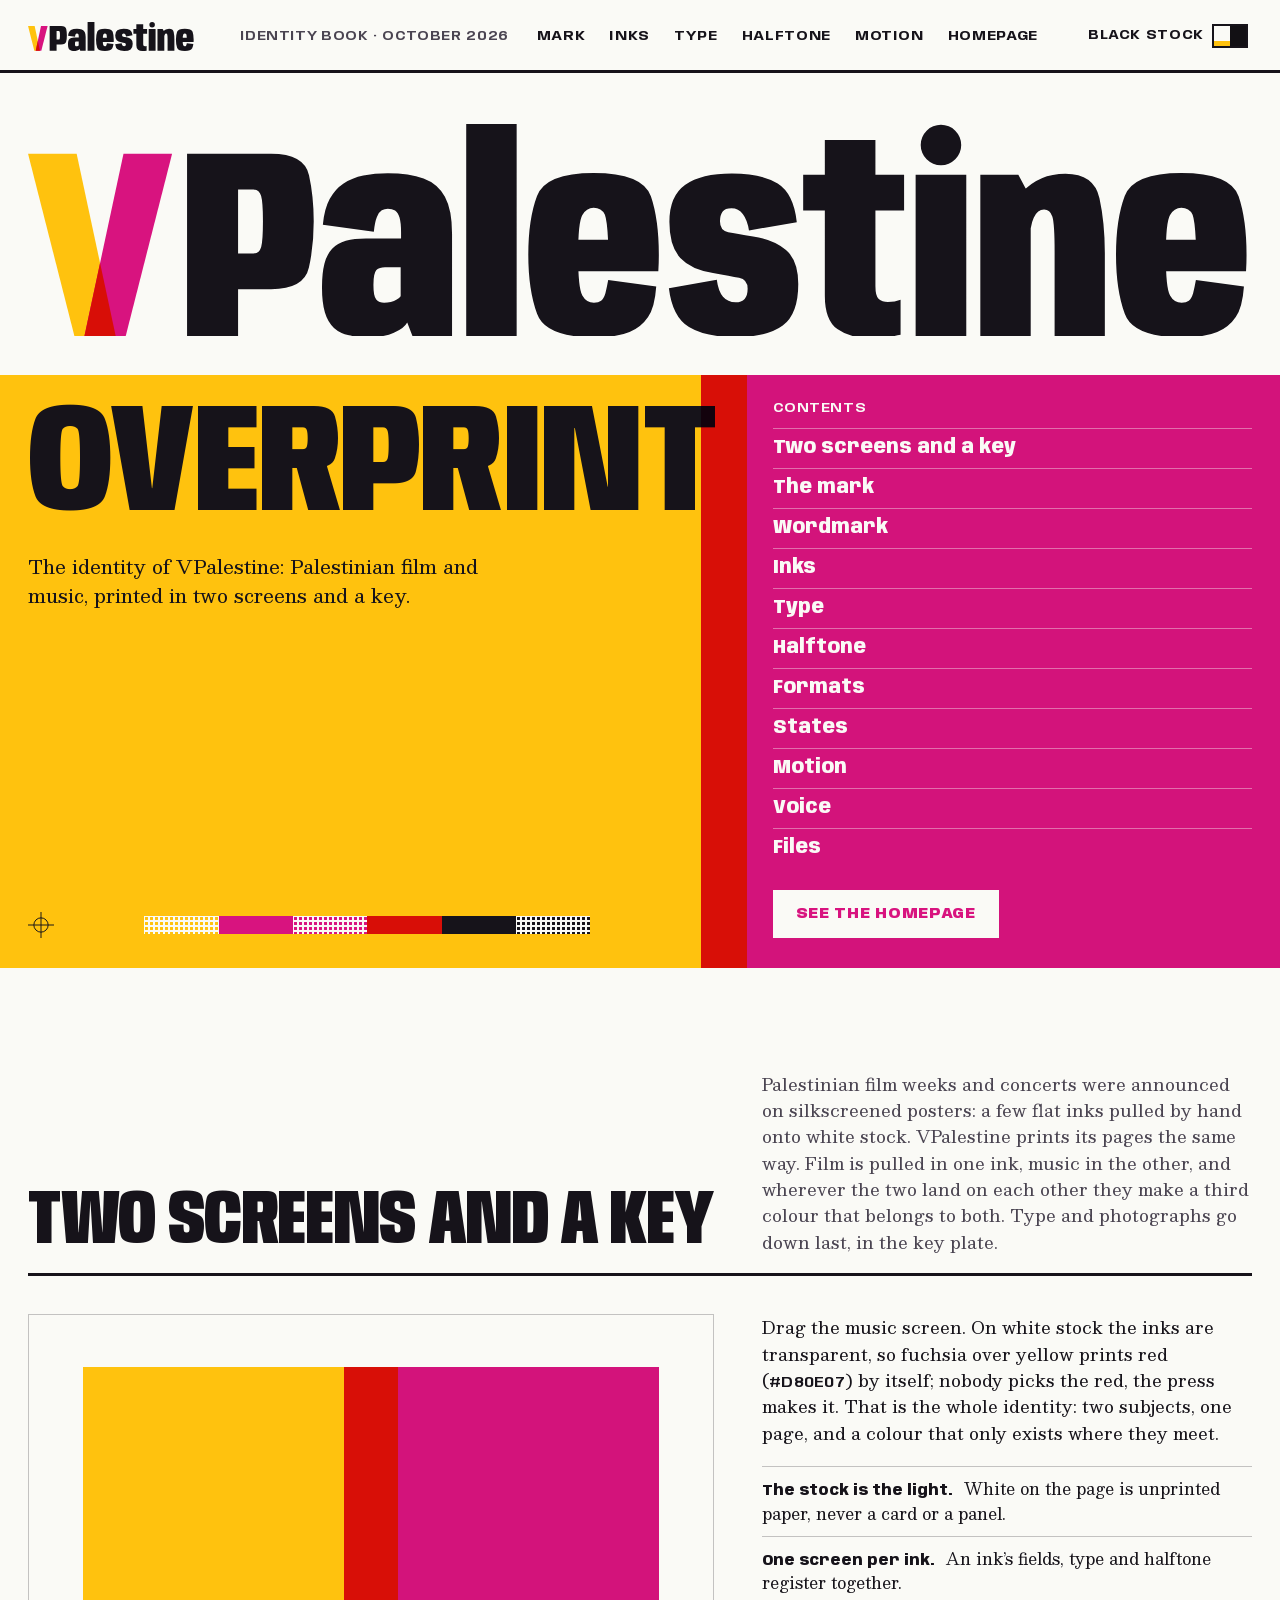
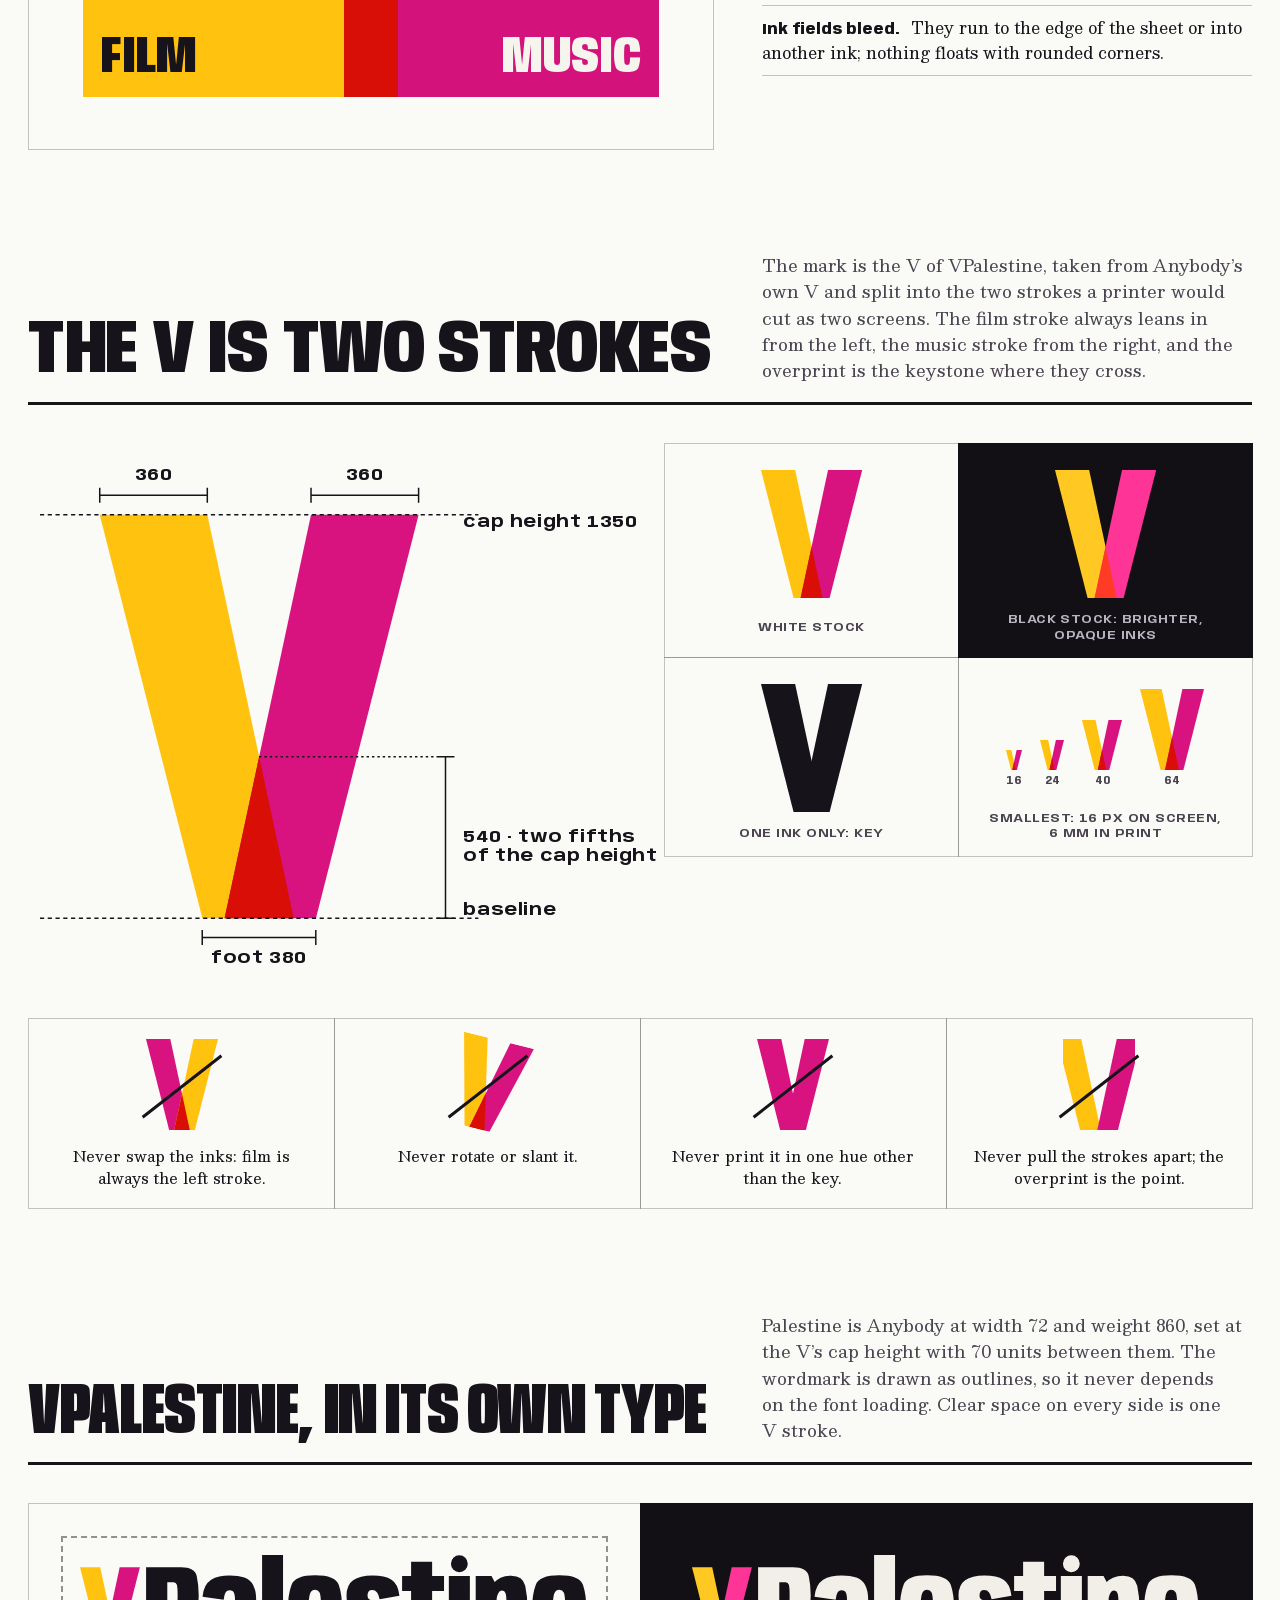
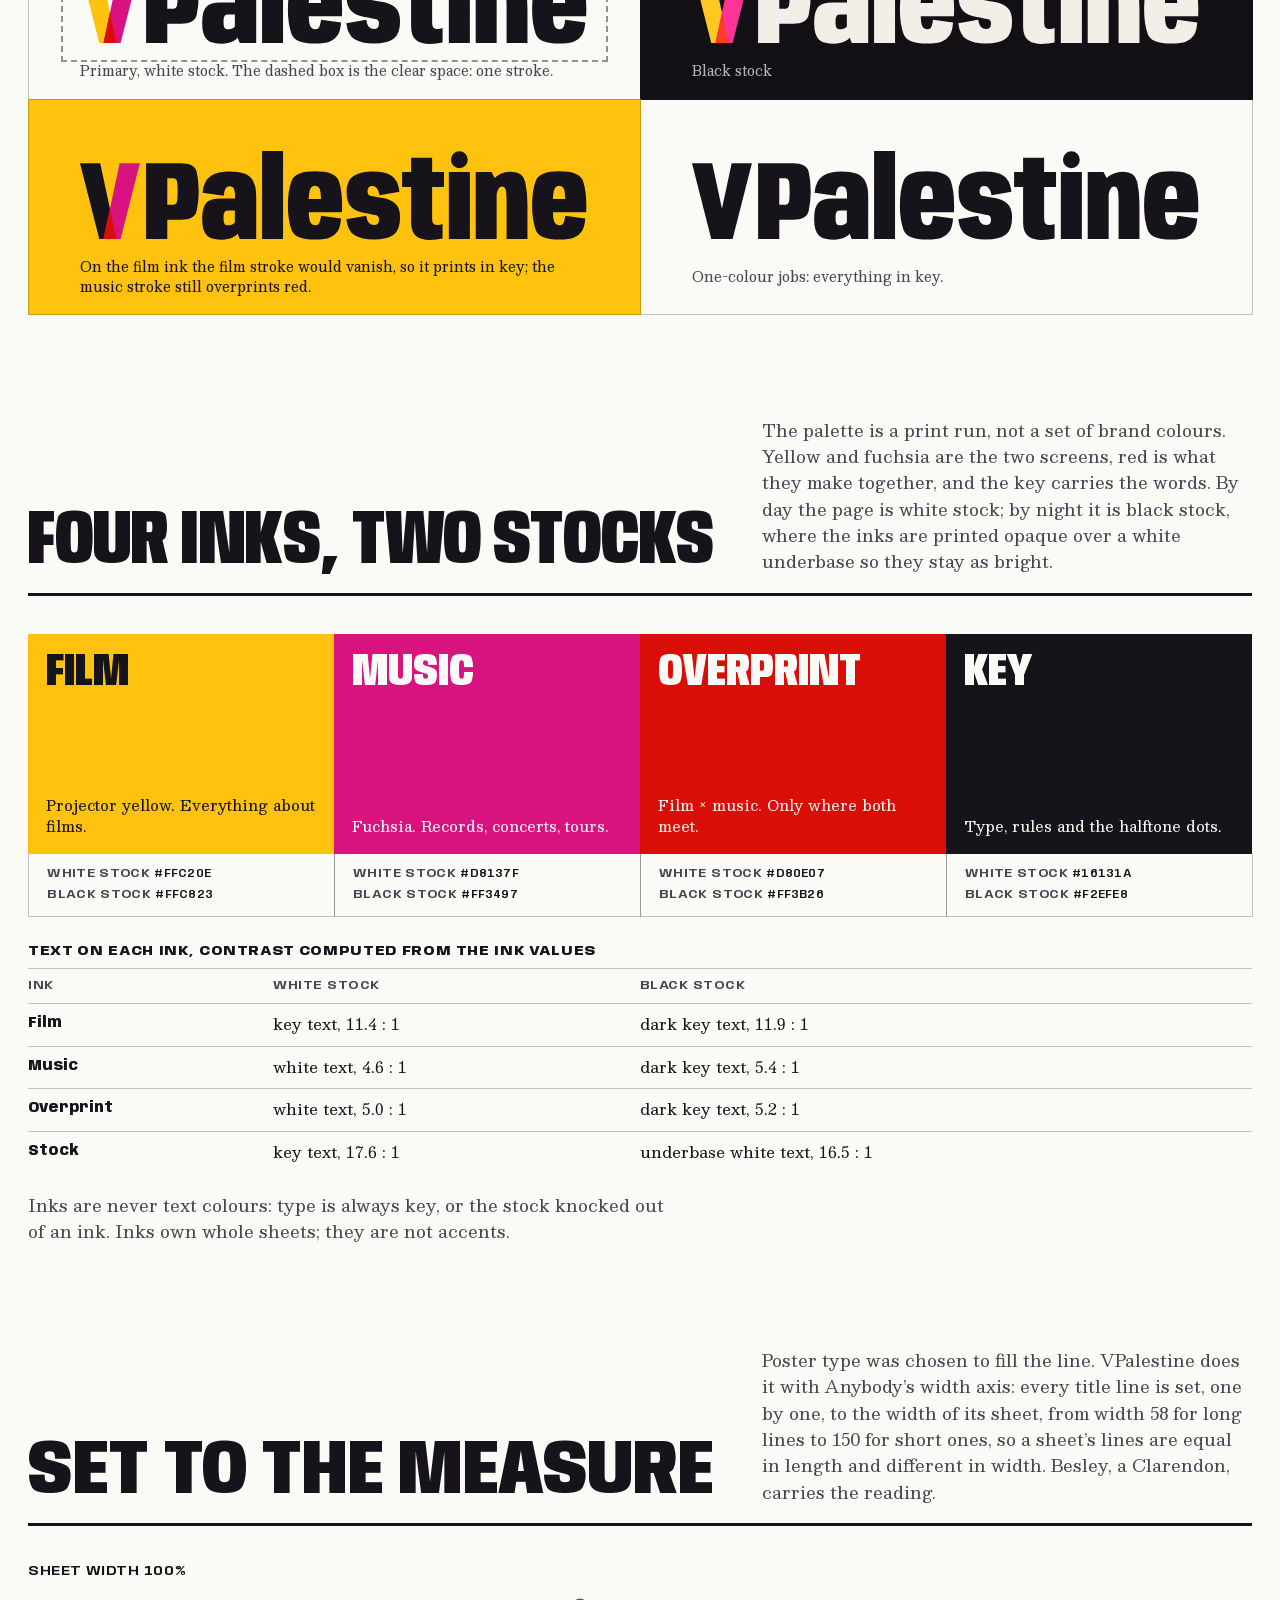
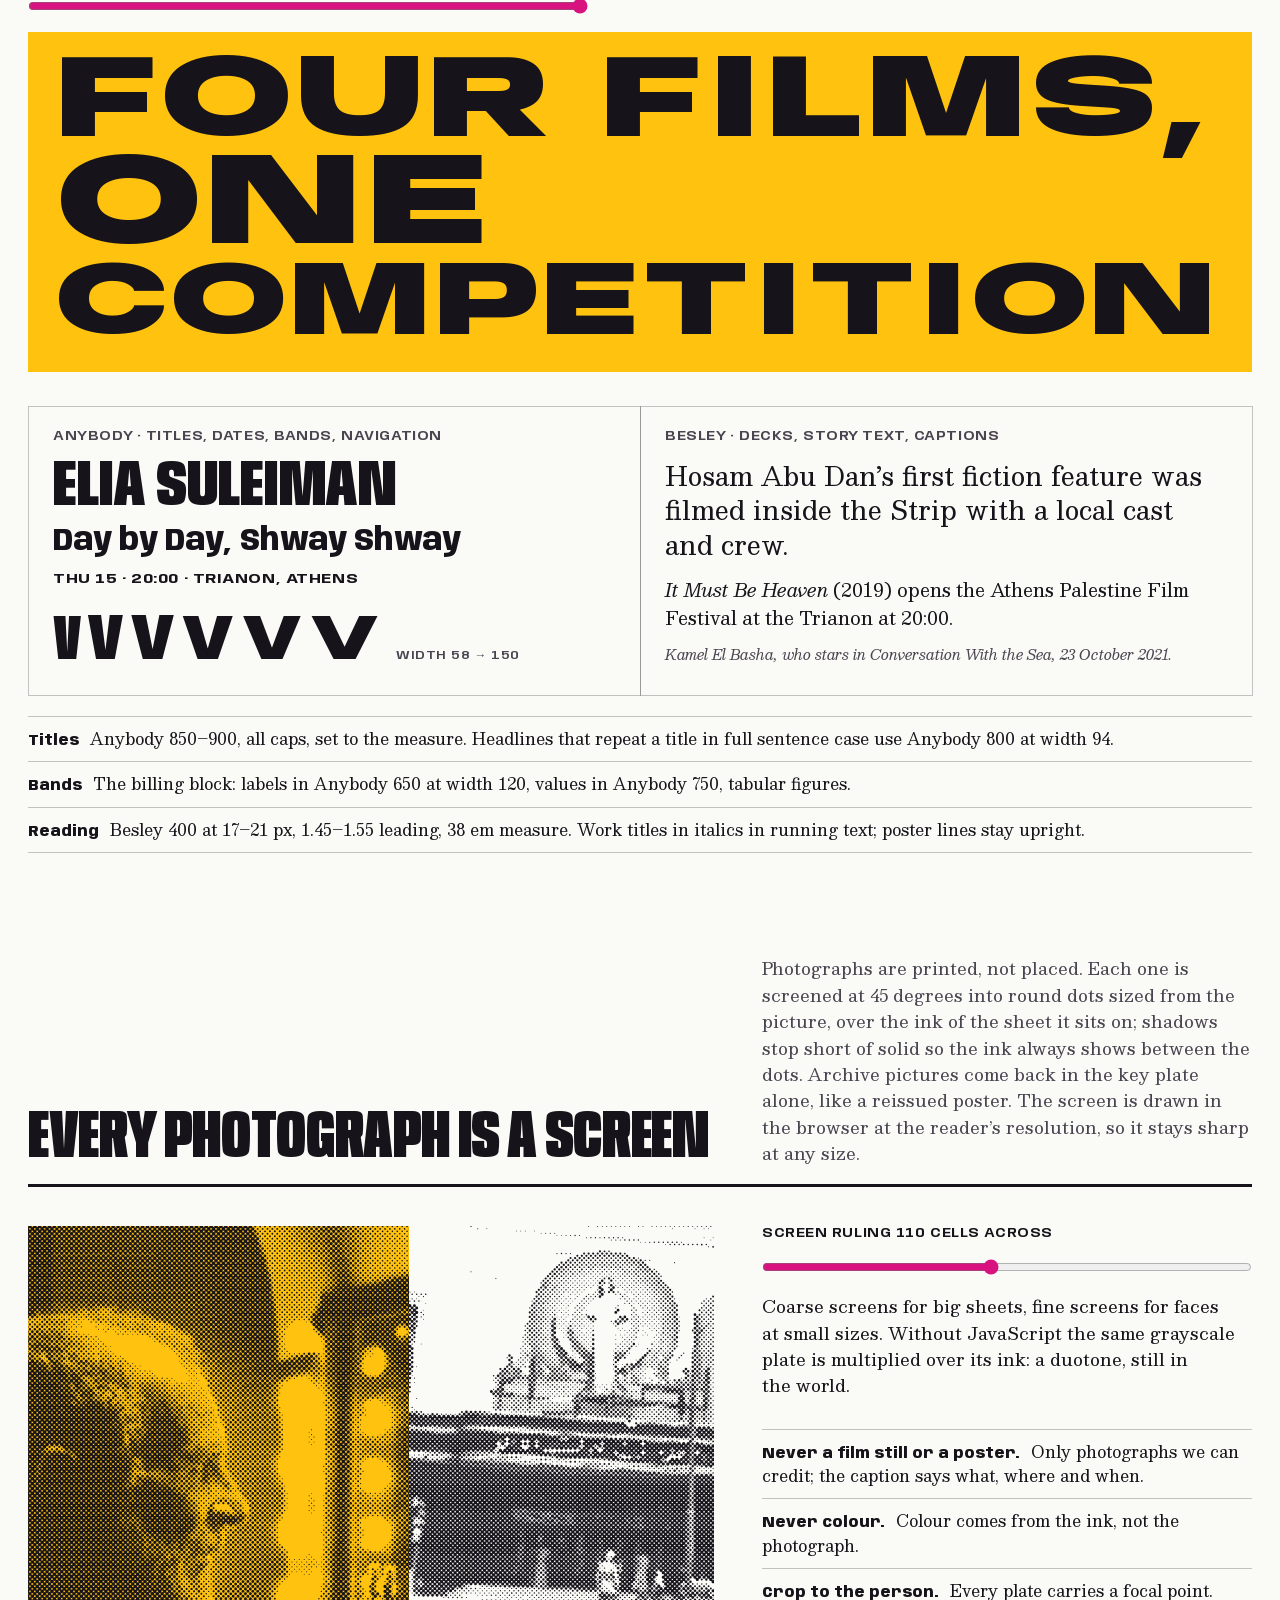
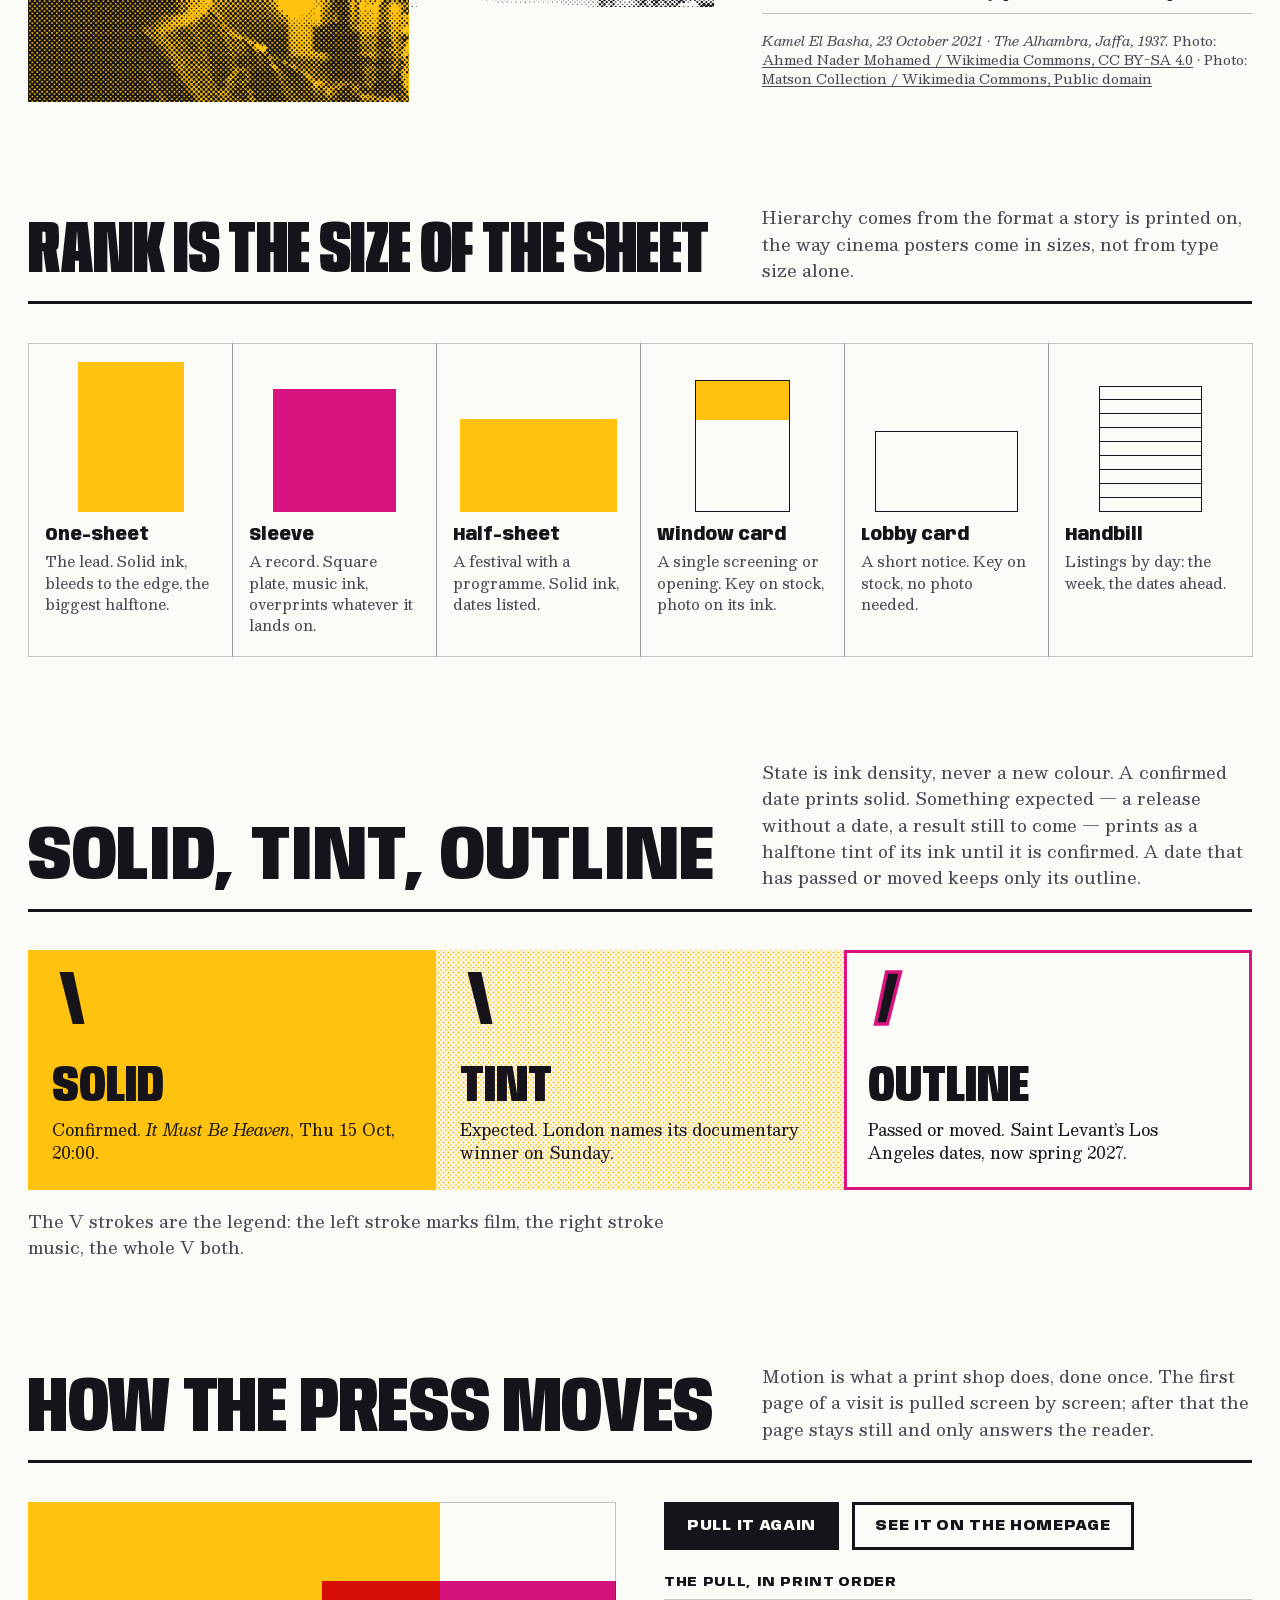
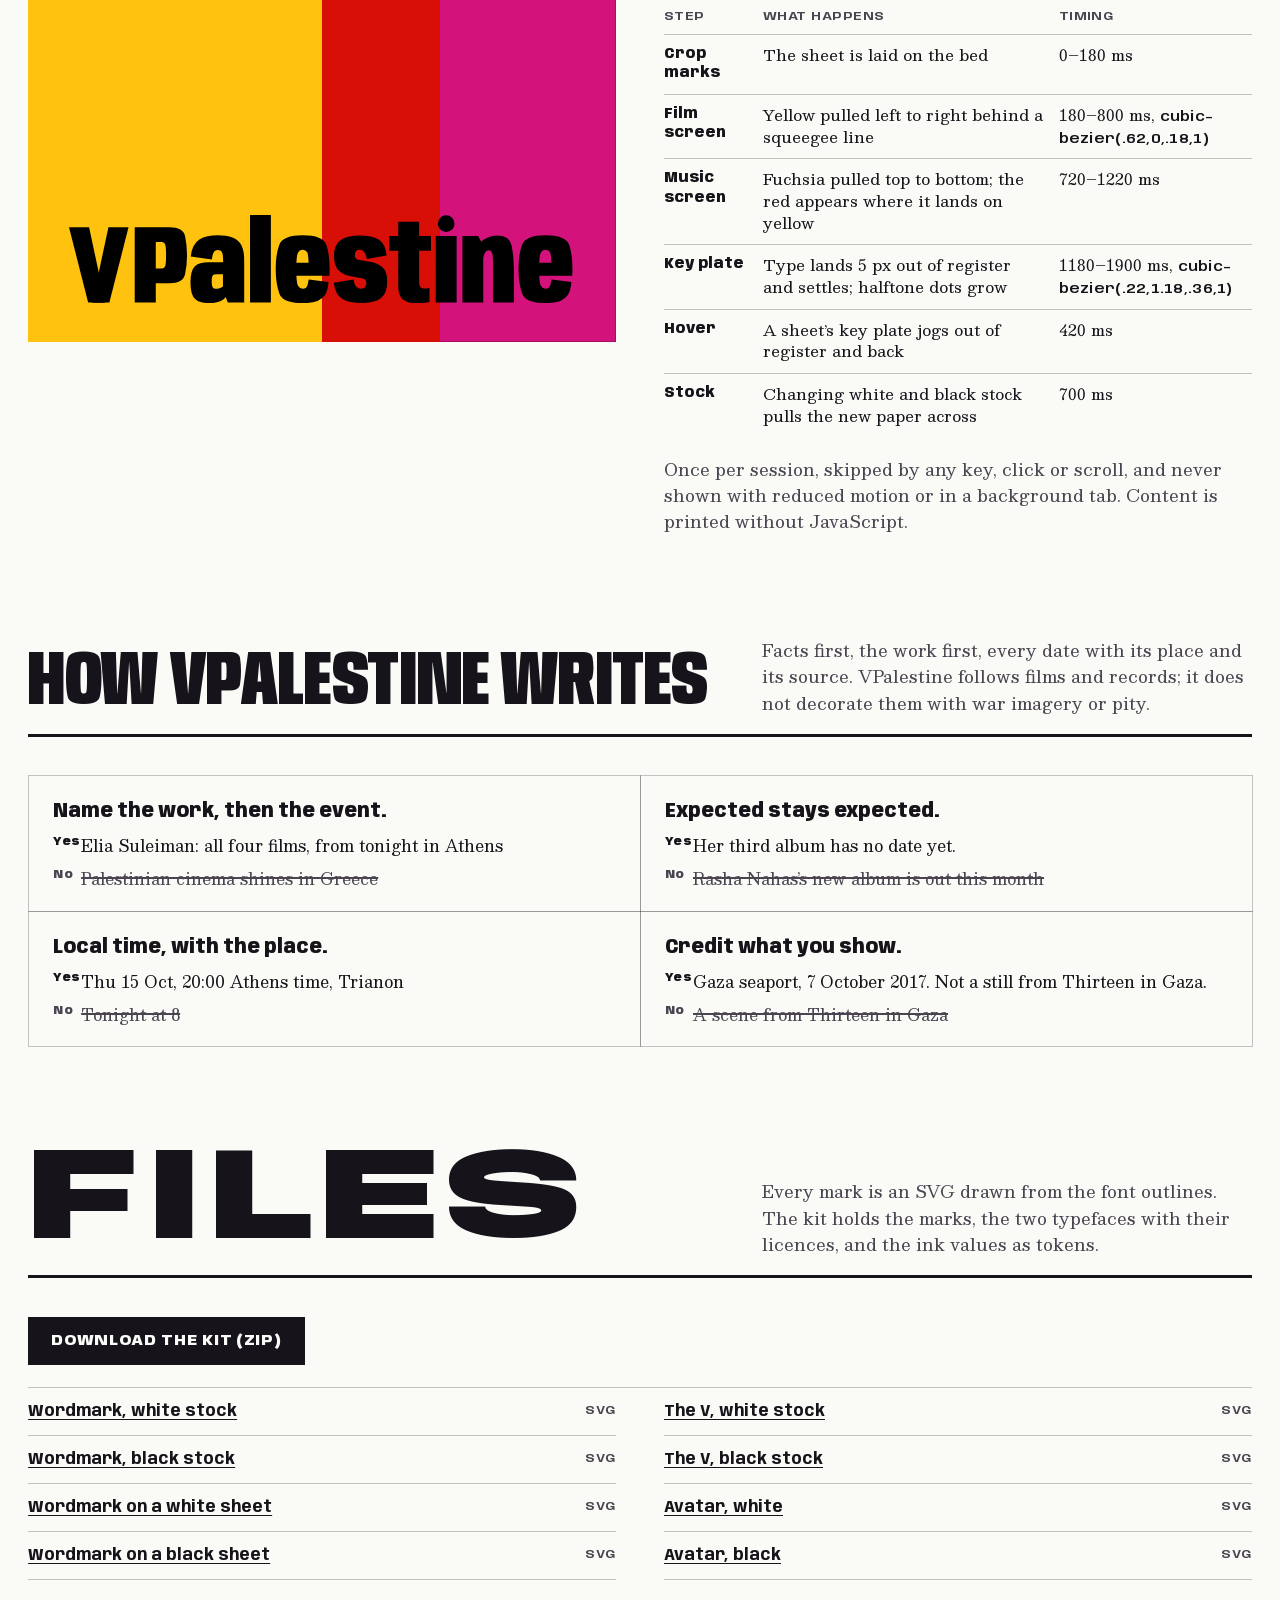
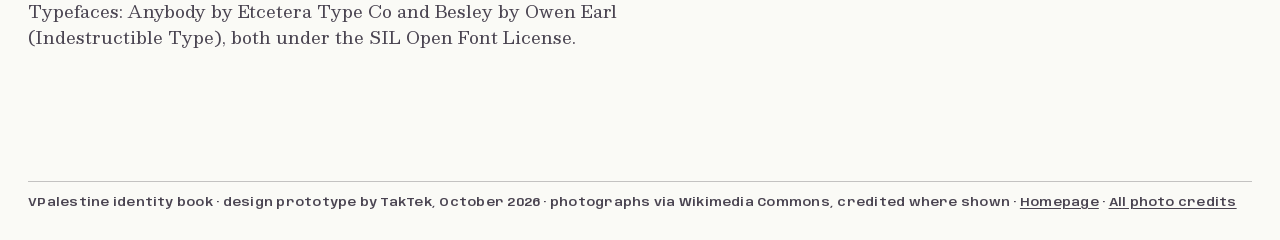
==== commit f31d3106: "Tighten small screens and align the book with the build - Stock toggle keeps only its swatches under" ====
--- a/index.html
+++ b/index.html
@@ -12,11 +12,11 @@
 <meta property="og:description" content="Followed from premiere to audience. Printed in two screens and a key.">
 <meta property="og:image" content="https://taktek-dev.github.io/vpalestine-prototype/assets/og.png">
 <meta name="twitter:card" content="summary_large_image">
-<link rel="icon" href="favicon.svg?v=7" type="image/svg+xml">
+<link rel="icon" href="favicon.svg?v=10" type="image/svg+xml">
 <link rel="preload" href="assets/fonts/anybody-var.woff2?v=1" as="font" type="font/woff2" crossorigin>
 <link rel="preload" href="assets/fonts/besley-var.woff2?v=1" as="font" type="font/woff2" crossorigin>
-<link rel="stylesheet" href="assets/css/vp.css?v=7">
-<link rel="stylesheet" href="assets/css/book.css?v=7">
+<link rel="stylesheet" href="assets/css/vp.css?v=10">
+<link rel="stylesheet" href="assets/css/book.css?v=10">
 <script>(function(){var d=document.documentElement;try{if(localStorage.getItem('vp-stock')==='black')d.dataset.stock='black'}catch(e){}
 var seen=false;try{seen=sessionStorage.getItem('vp-pulled')==='1'}catch(e){}
 if((location.search.indexOf('pull')>-1||!seen)&&!matchMedia('(prefers-reduced-motion: reduce)').matches&&document.visibilityState!=='hidden'){d.classList.add('pulling');setTimeout(function(){d.classList.remove('pulling')},6000)}})();</script>
@@ -30,6 +30,6 @@
 FORM: Overprint, grounded candidate 3 of 7, seed 0b2cf4c5.
 FINISH: unreviewed and undocumented is unfinished; this build ends with the finish review, the verdict, and DESIGN.md
 -->
-<a class="skip" href="#main">Skip to the book</a><svg width="0" height="0" style="position:absolute" aria-hidden="true" focusable="false"><defs><pattern id="tint-f" width="110" height="110" patternUnits="userSpaceOnUse"><circle cx="27" cy="27" r="26" fill="var(--film)"/><circle cx="82" cy="82" r="26" fill="var(--film)"/></pattern><pattern id="tint-m" width="110" height="110" patternUnits="userSpaceOnUse"><circle cx="27" cy="27" r="26" fill="var(--music)"/><circle cx="82" cy="82" r="26" fill="var(--music)"/></pattern><pattern id="tint-o" width="110" height="110" patternUnits="userSpaceOnUse"><circle cx="27" cy="27" r="26" fill="var(--over)"/><circle cx="82" cy="82" r="26" fill="var(--over)"/></pattern></defs></svg><div class="marks" aria-hidden="true"><i></i><i></i><i></i><i></i></div><div class="squeegee" aria-hidden="true"></div><header class="mast"><a class="mark" href="./"><svg viewBox="0 -220 9063 1570" role="img" aria-label="VPalestine, home"><path class="f" d="M0.0 0.0L360.0 0.0L649.2 1350.0L343.5 1350.0Z"/><path class="m" d="M707.0 0.0L1067.0 0.0L723.5 1350.0L417.8 1350.0Z"/><path class="o" d="M533.5 810.0L649.2 1350.0L417.8 1350.0Z"/><g class="w"><path transform="translate(1137 1350) scale(1 -1)" d="M40.872472789138556 0.0H418.6870838999748V346.0653406791389H663.1478675603867Q907.6145270727575 346.0653406791389 943.3359496425837 506.2498502526432Q979.05737221241 666.4343598261476 979.05737221241 850.2591231539845Q979.05737221241 1032.180932380259 944.0916869472712 1191.0904661901295Q909.1260016821325 1350.0 663.1478675603867 1350.0H40.872472789138556ZM418.6870838999748 611.4152366258204V1084.6501040533185H533.0216710343957Q575.2065082378685 1084.6501040533185 589.0512640122324 1037.6693802587688Q602.8960197865963 990.6886564642191 602.8960197865963 849.2678052866759Q602.8960197865963 706.393810916692 589.8070013169199 658.9045237712562Q576.7179828472435 611.4152366258204 533.0216710343957 611.4152366258204ZM1396.9759109020233 -10.430395152419806Q1446.3371845073998 -10.430395152419806 1491.351659733802 -0.8061260934919119Q1536.3661349602044 8.818142965435982 1572.9924976434559 24.75077431462705Q1609.6188603267074 40.68340566381812 1635.436639867723 59.77705954760313Q1661.2544194087386 78.87071343138814 1671.5924309194088 99.34230790659785L1710.1843377761543 0.0H2003.5082371346653V757.9716009907424Q2003.5082371346653 934.7974900901318 1950.694851236418 1031.5084442421794Q1897.8814653381705 1128.219398394227 1792.7007393520325 1167.0112431496382Q1687.5200133658946 1205.8030879050493 1527.5993469804525 1205.8030879050493Q1429.8090711273253 1205.8030879050493 1346.5483389552683 1188.4870596583933Q1263.2876067832112 1171.1710314117372 1200.2155973874032 1129.939749887213Q1137.1435879915953 1088.708468362689 1096.973026432097 1013.9805184099823Q1056.8024648725986 939.2525684572756 1046.7040048539639 824.3802020959556L1424.2082557491958 772.58149876073Q1431.7442417219281 844.730436630547 1446.9119554273784 881.4128036331385Q1462.0796691328287 918.09517063573 1483.0830964036286 930.4159653726965Q1504.0865236744285 942.736760109663 1527.9038266055286 942.736760109663Q1559.894846495241 942.736760109663 1581.5351577848196 928.6911115609109Q1603.1754690743983 914.6454630121589 1614.5297010615468 876.8347753416747Q1625.8839330486953 839.0240876711905 1625.8839330486953 765.7310820631683V722.3884507268667H1365.4000836722553Q1278.690626066178 722.3884507268667 1216.59436846897 704.5473865699023Q1154.498110871762 686.7063224129379 1115.32662021555 645.5959345847368Q1076.155129559338 604.4855467565358 1058.1800131779164 535.0575316790491Q1040.2048967964947 465.6295166015625 1040.2048967964947 360.8956172019243Q1040.2048967964947 246.23455632850528 1061.934267802164 173.15076110325754Q1083.6636388078332 100.0669658780098 1128.9270982444286 59.82939921319485Q1174.190557681024 19.591832548379898 1240.3805060200393 4.580718697980046Q1306.5704543590546 -10.430395152419806 1396.9759109020233 -10.430395152419806ZM1500.381991069764 245.7091518379748Q1482.3783749453723 245.7091518379748 1467.5392053686082 250.85227323509753Q1452.7000357918441 255.99539463222027 1442.0641320105642 269.40774844400585Q1431.4282282292843 282.8201022557914 1426.3330176528543 308.5928629171103Q1421.2378070764244 334.3656235784292 1421.2378070764244 378.13637671619654Q1421.2378070764244 422.7615610063076 1426.9714517276734 449.2929702308029Q1432.7050963789225 475.8243794552982 1443.2159330807626 487.9974935874343Q1453.7267697826028 500.1706077195704 1470.0804956518114 504.35157695785165Q1486.43422152102 508.5325461961329 1506.7229069061577 508.5325461961329H1622.953367471695V294.37175719439983Q1613.8142447657883 280.9603174291551 1594.0860947594047 269.25133732147515Q1574.357944753021 257.5423572137952 1549.8102364763618 251.625754525885Q1525.2625281997025 245.7091518379748 1500.381991069764 245.7091518379748ZM2108.486451379955 0.0H2482.0765020623803V1570.0H2108.486451379955ZM3054.5884446799755 -9.593090701848269V246.85093591362238Q2998.094798501581 246.85093591362238 2968.512775786221 300.4409730806947Q2937.3707555122674 351.54670837149024 2937.3707555122674 599.4950694255531Q2937.3707555122674 839.6076580733061 2967.776399899274 893.6569497101009Q2998.209217019379 949.2177159562707 3052.4562678933144 949.2177159562707Q3109.833019066602 949.2177159562707 3135.6685219705105 898.560342554003Q3152.022191543132 855.5737932808697 3158.877500180155 713.2166108079255H2906.1119918115437V480.13037346303463H3531.434116870165Q3535.201986897737 535.7197537012398 3535.201986897737 599.547475039959Q3535.201986897737 861.4693441167474 3476.3217299319804 1034.8647805824876Q3414.3971735313535 1207.2602170482278 3052.0376156680286 1207.2602170482278Q2695.922808188945 1207.2602170482278 2632.891061965376 1036.3394751697779Q2568.3264909163117 865.418733291328 2568.3264909163117 600.9521985687315Q2568.3264909163117 338.95838848128915 2633.181612893939 163.90265011042356Q2694.992435436696 -9.593090701848269 3054.5884446799755 -9.593090701848269ZM3054.5884446799755 246.85093591362238V-9.593090701848269Q3229.842917665839 -9.593090701848269 3318.2726346738636 28.84991692006588Q3405.750874631107 66.34144749119878 3455.3290830664337 140.49202181398869Q3504.8315958194435 212.15829426050186 3515.9300558380783 367.02714831382036L3160.1684898510575 415.057981621474Q3149.4886820577085 357.22463177517056 3139.4472736753523 316.1353252530098Q3127.8730404675007 276.557493340224 3107.5837653540075 261.6663667857647Q3088.778792116791 246.85093591362238 3054.5884446799755 246.85093591362238ZM4101.88112828508 -8.337134025990963Q4338.097772747278 -8.337134025990963 4453.003186091781 76.8846078813076Q4567.908599436283 162.10634978860617 4567.908599436283 384.8665456213057Q4567.908599436283 558.551305796951 4476.941154759377 636.7068599369377Q4385.973710082471 714.8624140769243 4233.603555444628 736.5413069352508Q4109.722224857658 758.8299784548581 4048.870115827769 768.8341037798673Q3988.01800679788 778.8382291048765 3988.01800679788 848.8034650199115Q3988.01800679788 894.7748171314597 4006.7748958282173 920.3733112215996Q4025.5317848585546 945.9718053117394 4073.3314515911043 945.9718053117394Q4125.180420864373 945.9718053117394 4158.244148500264 901.8810224495828Q4191.307876136154 857.7902395874262 4202.8249883800745 781.5642668157816L4557.025679323822 842.268839482218Q4533.7863047719 1055.1523033380508 4415.339015562087 1128.9933937452734Q4296.891726352274 1202.8344841524959 4075.843364942819 1202.8344841524959Q3848.975314658135 1202.8344841524959 3731.196422036737 1119.4133355300874Q3613.4175294153392 1035.9921869076788 3613.4175294153392 845.7206886671484Q3613.4175294153392 663.9598146900535 3694.0518442094326 577.7647408787161Q3774.686159003526 491.56966706737876 3936.0665923170745 466.7707790918648Q4065.970970015973 443.5849759876728 4129.430219922215 430.593905845657Q4192.889469828457 417.6028357036412 4192.889469828457 349.3193769417703Q4192.889469828457 299.6578985415399 4170.4539928194135 274.30104779079556Q4148.01851581037 248.94419704005122 4103.74604421109 248.94419704005122Q4044.8653879724443 248.94419704005122 4010.3682799134403 289.63034911081195Q3975.8711718544364 330.3165011815727 3964.354059610516 415.64287619292736L3609.6205438412726 354.1009990759194Q3635.3718317449093 141.32742386311293 3758.613193789497 66.49514491856098Q3881.8545558340847 -8.337134025990963 4101.88112828508 -8.337134025990963ZM5095.349057447165 -15.061864878982306Q5214.628976762295 -15.061864878982306 5325.712668642402 8.2059326171875V267.4663522094488Q5284.222324285656 251.2014118693769 5231.832770779729 251.2014118693769Q5188.542287643999 251.2014118693769 5163.94357874617 272.89429742097855Q5139.344869848341 294.5871829725802 5139.344869848341 369.4741500094533V928.44736944139H5351.658363588154V1193.7972653880715H5139.344869848341V1450.8921865522861H4764.689169514924V1193.7972653880715H4604.248878967017V928.44736944139H4764.689169514924V298.7272070981562Q4764.689169514924 117.83180275186896 4857.263674123213 51.38496893644333Q4949.838178731501 -15.061864878982306 5095.349057447165 -15.061864878982306ZM5437.22069459036 0.0H5812.295047149062V1193.8399658203125H5437.22069459036ZM5916.359891012311 0.0H6289.531289469451V1022.552251316607L6198.037223745137 1193.7972653880715H5916.359891012311ZM6466.544713515788 0.0H6838.650462321937V612.5995636321604Q6838.650462321937 839.2732189632952 6798.745305798948 1020.5965519901365Q6758.8401492759585 1201.9198850169778 6547.138627074659 1201.9198850169778Q6350.491714861244 1201.9198850169778 6225.352161355317 1063.8536570128053Q6100.212607849389 925.7874290086329 6100.212607849389 738.7523068971932L6283.251506090164 697.7268019020557Q6283.251506090164 815.7768354378641 6311.938825946301 876.1734122540802Q6340.626145802438 936.5699890702963 6388.318474687636 936.5699890702963Q6432.588416706771 936.5699890702963 6449.5665651112795 884.6198904663324Q6466.544713515788 832.6697918623686 6466.544713515788 623.9937443137169ZM7407.5884446799755 -9.593090701848269V246.85093591362238Q7351.094798501581 246.85093591362238 7321.512775786221 300.4409730806947Q7290.370755512267 351.54670837149024 7290.370755512267 599.4950694255531Q7290.370755512267 839.6076580733061 7320.776399899274 893.6569497101009Q7351.209217019379 949.2177159562707 7405.456267893314 949.2177159562707Q7462.833019066602 949.2177159562707 7488.6685219705105 898.560342554003Q7505.022191543132 855.5737932808697 7511.877500180155 713.2166108079255H7259.111991811544V480.13037346303463H7884.434116870165Q7888.201986897737 535.7197537012398 7888.201986897737 599.547475039959Q7888.201986897737 861.4693441167474 7829.32172993198 1034.8647805824876Q7767.3971735313535 1207.2602170482278 7405.037615668029 1207.2602170482278Q7048.922808188945 1207.2602170482278 6985.891061965376 1036.3394751697779Q6921.326490916312 865.418733291328 6921.326490916312 600.9521985687315Q6921.326490916312 338.95838848128915 6986.181612893939 163.90265011042356Q7047.992435436696 -9.593090701848269 7407.5884446799755 -9.593090701848269ZM7407.5884446799755 246.85093591362238V-9.593090701848269Q7582.842917665839 -9.593090701848269 7671.272634673864 28.84991692006588Q7758.750874631107 66.34144749119878 7808.329083066434 140.49202181398869Q7857.8315958194435 212.15829426050186 7868.930055838078 367.02714831382036L7513.1684898510575 415.057981621474Q7502.4886820577085 357.22463177517056 7492.447273675352 316.1353252530098Q7480.873040467501 276.557493340224 7460.5837653540075 261.6663667857647Q7441.778792116791 246.85093591362238 7407.5884446799755 246.85093591362238ZM5774.8 1414.2A150 150 0 1 0 5474.8 1414.2A150 150 0 1 0 5774.8 1414.2Z"/></g></svg></a><div class="mid"><p class="dateline">Identity book · October 2026</p><nav aria-label="Book"><ul><li><a href="#mark">Mark</a></li><li><a href="#inks">Inks</a></li><li><a href="#type">Type</a></li><li><a href="#halftone">Halftone</a></li><li><a href="#motion">Motion</a></li><li><a href="home.html">Homepage</a></li></ul></nav></div><button class="stock" type="button" aria-pressed="false"><span class="lbl">Black stock</span><span class="sw" aria-hidden="true"><i></i><i></i></span></button></header><main id="main" class="book"><section class="cover" id="cover" aria-labelledby="cover-h"><div class="cv-mark"><svg viewBox="0 -220 9063 1570" role="img" aria-label="VPalestine"><path class="f" d="M0.0 0.0L360.0 0.0L649.2 1350.0L343.5 1350.0Z"/><path class="m" d="M707.0 0.0L1067.0 0.0L723.5 1350.0L417.8 1350.0Z"/><path class="o" d="M533.5 810.0L649.2 1350.0L417.8 1350.0Z"/><g class="w"><path transform="translate(1137 1350) scale(1 -1)" d="M40.872472789138556 0.0H418.6870838999748V346.0653406791389H663.1478675603867Q907.6145270727575 346.0653406791389 943.3359496425837 506.2498502526432Q979.05737221241 666.4343598261476 979.05737221241 850.2591231539845Q979.05737221241 1032.180932380259 944.0916869472712 1191.0904661901295Q909.1260016821325 1350.0 663.1478675603867 1350.0H40.872472789138556ZM418.6870838999748 611.4152366258204V1084.6501040533185H533.0216710343957Q575.2065082378685 1084.6501040533185 589.0512640122324 1037.6693802587688Q602.8960197865963 990.6886564642191 602.8960197865963 849.2678052866759Q602.8960197865963 706.393810916692 589.8070013169199 658.9045237712562Q576.7179828472435 611.4152366258204 533.0216710343957 611.4152366258204ZM1396.9759109020233 -10.430395152419806Q1446.3371845073998 -10.430395152419806 1491.351659733802 -0.8061260934919119Q1536.3661349602044 8.818142965435982 1572.9924976434559 24.75077431462705Q1609.6188603267074 40.68340566381812 1635.436639867723 59.77705954760313Q1661.2544194087386 78.87071343138814 1671.5924309194088 99.34230790659785L1710.1843377761543 0.0H2003.5082371346653V757.9716009907424Q2003.5082371346653 934.7974900901318 1950.694851236418 1031.5084442421794Q1897.8814653381705 1128.219398394227 1792.7007393520325 1167.0112431496382Q1687.5200133658946 1205.8030879050493 1527.5993469804525 1205.8030879050493Q1429.8090711273253 1205.8030879050493 1346.5483389552683 1188.4870596583933Q1263.2876067832112 1171.1710314117372 1200.2155973874032 1129.939749887213Q1137.1435879915953 1088.708468362689 1096.973026432097 1013.9805184099823Q1056.8024648725986 939.2525684572756 1046.7040048539639 824.3802020959556L1424.2082557491958 772.58149876073Q1431.7442417219281 844.730436630547 1446.9119554273784 881.4128036331385Q1462.0796691328287 918.09517063573 1483.0830964036286 930.4159653726965Q1504.0865236744285 942.736760109663 1527.9038266055286 942.736760109663Q1559.894846495241 942.736760109663 1581.5351577848196 928.6911115609109Q1603.1754690743983 914.6454630121589 1614.5297010615468 876.8347753416747Q1625.8839330486953 839.0240876711905 1625.8839330486953 765.7310820631683V722.3884507268667H1365.4000836722553Q1278.690626066178 722.3884507268667 1216.59436846897 704.5473865699023Q1154.498110871762 686.7063224129379 1115.32662021555 645.5959345847368Q1076.155129559338 604.4855467565358 1058.1800131779164 535.0575316790491Q1040.2048967964947 465.6295166015625 1040.2048967964947 360.8956172019243Q1040.2048967964947 246.23455632850528 1061.934267802164 173.15076110325754Q1083.6636388078332 100.0669658780098 1128.9270982444286 59.82939921319485Q1174.190557681024 19.591832548379898 1240.3805060200393 4.580718697980046Q1306.5704543590546 -10.430395152419806 1396.9759109020233 -10.430395152419806ZM1500.381991069764 245.7091518379748Q1482.3783749453723 245.7091518379748 1467.5392053686082 250.85227323509753Q1452.7000357918441 255.99539463222027 1442.0641320105642 269.40774844400585Q1431.4282282292843 282.8201022557914 1426.3330176528543 308.5928629171103Q1421.2378070764244 334.3656235784292 1421.2378070764244 378.13637671619654Q1421.2378070764244 422.7615610063076 1426.9714517276734 449.2929702308029Q1432.7050963789225 475.8243794552982 1443.2159330807626 487.9974935874343Q1453.7267697826028 500.1706077195704 1470.0804956518114 504.35157695785165Q1486.43422152102 508.5325461961329 1506.7229069061577 508.5325461961329H1622.953367471695V294.37175719439983Q1613.8142447657883 280.9603174291551 1594.0860947594047 269.25133732147515Q1574.357944753021 257.5423572137952 1549.8102364763618 251.625754525885Q1525.2625281997025 245.7091518379748 1500.381991069764 245.7091518379748ZM2108.486451379955 0.0H2482.0765020623803V1570.0H2108.486451379955ZM3054.5884446799755 -9.593090701848269V246.85093591362238Q2998.094798501581 246.85093591362238 2968.512775786221 300.4409730806947Q2937.3707555122674 351.54670837149024 2937.3707555122674 599.4950694255531Q2937.3707555122674 839.6076580733061 2967.776399899274 893.6569497101009Q2998.209217019379 949.2177159562707 3052.4562678933144 949.2177159562707Q3109.833019066602 949.2177159562707 3135.6685219705105 898.560342554003Q3152.022191543132 855.5737932808697 3158.877500180155 713.2166108079255H2906.1119918115437V480.13037346303463H3531.434116870165Q3535.201986897737 535.7197537012398 3535.201986897737 599.547475039959Q3535.201986897737 861.4693441167474 3476.3217299319804 1034.8647805824876Q3414.3971735313535 1207.2602170482278 3052.0376156680286 1207.2602170482278Q2695.922808188945 1207.2602170482278 2632.891061965376 1036.3394751697779Q2568.3264909163117 865.418733291328 2568.3264909163117 600.9521985687315Q2568.3264909163117 338.95838848128915 2633.181612893939 163.90265011042356Q2694.992435436696 -9.593090701848269 3054.5884446799755 -9.593090701848269ZM3054.5884446799755 246.85093591362238V-9.593090701848269Q3229.842917665839 -9.593090701848269 3318.2726346738636 28.84991692006588Q3405.750874631107 66.34144749119878 3455.3290830664337 140.49202181398869Q3504.8315958194435 212.15829426050186 3515.9300558380783 367.02714831382036L3160.1684898510575 415.057981621474Q3149.4886820577085 357.22463177517056 3139.4472736753523 316.1353252530098Q3127.8730404675007 276.557493340224 3107.5837653540075 261.6663667857647Q3088.778792116791 246.85093591362238 3054.5884446799755 246.85093591362238ZM4101.88112828508 -8.337134025990963Q4338.097772747278 -8.337134025990963 4453.003186091781 76.8846078813076Q4567.908599436283 162.10634978860617 4567.908599436283 384.8665456213057Q4567.908599436283 558.551305796951 4476.941154759377 636.7068599369377Q4385.973710082471 714.8624140769243 4233.603555444628 736.5413069352508Q4109.722224857658 758.8299784548581 4048.870115827769 768.8341037798673Q3988.01800679788 778.8382291048765 3988.01800679788 848.8034650199115Q3988.01800679788 894.7748171314597 4006.7748958282173 920.3733112215996Q4025.5317848585546 945.9718053117394 4073.3314515911043 945.9718053117394Q4125.180420864373 945.9718053117394 4158.244148500264 901.8810224495828Q4191.307876136154 857.7902395874262 4202.8249883800745 781.5642668157816L4557.025679323822 842.268839482218Q4533.7863047719 1055.1523033380508 4415.339015562087 1128.9933937452734Q4296.891726352274 1202.8344841524959 4075.843364942819 1202.8344841524959Q3848.975314658135 1202.8344841524959 3731.196422036737 1119.4133355300874Q3613.4175294153392 1035.9921869076788 3613.4175294153392 845.7206886671484Q3613.4175294153392 663.9598146900535 3694.0518442094326 577.7647408787161Q3774.686159003526 491.56966706737876 3936.0665923170745 466.7707790918648Q4065.970970015973 443.5849759876728 4129.430219922215 430.593905845657Q4192.889469828457 417.6028357036412 4192.889469828457 349.3193769417703Q4192.889469828457 299.6578985415399 4170.4539928194135 274.30104779079556Q4148.01851581037 248.94419704005122 4103.74604421109 248.94419704005122Q4044.8653879724443 248.94419704005122 4010.3682799134403 289.63034911081195Q3975.8711718544364 330.3165011815727 3964.354059610516 415.64287619292736L3609.6205438412726 354.1009990759194Q3635.3718317449093 141.32742386311293 3758.613193789497 66.49514491856098Q3881.8545558340847 -8.337134025990963 4101.88112828508 -8.337134025990963ZM5095.349057447165 -15.061864878982306Q5214.628976762295 -15.061864878982306 5325.712668642402 8.2059326171875V267.4663522094488Q5284.222324285656 251.2014118693769 5231.832770779729 251.2014118693769Q5188.542287643999 251.2014118693769 5163.94357874617 272.89429742097855Q5139.344869848341 294.5871829725802 5139.344869848341 369.4741500094533V928.44736944139H5351.658363588154V1193.7972653880715H5139.344869848341V1450.8921865522861H4764.689169514924V1193.7972653880715H4604.248878967017V928.44736944139H4764.689169514924V298.7272070981562Q4764.689169514924 117.83180275186896 4857.263674123213 51.38496893644333Q4949.838178731501 -15.061864878982306 5095.349057447165 -15.061864878982306ZM5437.22069459036 0.0H5812.295047149062V1193.8399658203125H5437.22069459036ZM5916.359891012311 0.0H6289.531289469451V1022.552251316607L6198.037223745137 1193.7972653880715H5916.359891012311ZM6466.544713515788 0.0H6838.650462321937V612.5995636321604Q6838.650462321937 839.2732189632952 6798.745305798948 1020.5965519901365Q6758.8401492759585 1201.9198850169778 6547.138627074659 1201.9198850169778Q6350.491714861244 1201.9198850169778 6225.352161355317 1063.8536570128053Q6100.212607849389 925.7874290086329 6100.212607849389 738.7523068971932L6283.251506090164 697.7268019020557Q6283.251506090164 815.7768354378641 6311.938825946301 876.1734122540802Q6340.626145802438 936.5699890702963 6388.318474687636 936.5699890702963Q6432.588416706771 936.5699890702963 6449.5665651112795 884.6198904663324Q6466.544713515788 832.6697918623686 6466.544713515788 623.9937443137169ZM7407.5884446799755 -9.593090701848269V246.85093591362238Q7351.094798501581 246.85093591362238 7321.512775786221 300.4409730806947Q7290.370755512267 351.54670837149024 7290.370755512267 599.4950694255531Q7290.370755512267 839.6076580733061 7320.776399899274 893.6569497101009Q7351.209217019379 949.2177159562707 7405.456267893314 949.2177159562707Q7462.833019066602 949.2177159562707 7488.6685219705105 898.560342554003Q7505.022191543132 855.5737932808697 7511.877500180155 713.2166108079255H7259.111991811544V480.13037346303463H7884.434116870165Q7888.201986897737 535.7197537012398 7888.201986897737 599.547475039959Q7888.201986897737 861.4693441167474 7829.32172993198 1034.8647805824876Q7767.3971735313535 1207.2602170482278 7405.037615668029 1207.2602170482278Q7048.922808188945 1207.2602170482278 6985.891061965376 1036.3394751697779Q6921.326490916312 865.418733291328 6921.326490916312 600.9521985687315Q6921.326490916312 338.95838848128915 6986.181612893939 163.90265011042356Q7047.992435436696 -9.593090701848269 7407.5884446799755 -9.593090701848269ZM7407.5884446799755 246.85093591362238V-9.593090701848269Q7582.842917665839 -9.593090701848269 7671.272634673864 28.84991692006588Q7758.750874631107 66.34144749119878 7808.329083066434 140.49202181398869Q7857.8315958194435 212.15829426050186 7868.930055838078 367.02714831382036L7513.1684898510575 415.057981621474Q7502.4886820577085 357.22463177517056 7492.447273675352 316.1353252530098Q7480.873040467501 276.557493340224 7460.5837653540075 261.6663667857647Q7441.778792116791 246.85093591362238 7407.5884446799755 246.85093591362238ZM5774.8 1414.2A150 150 0 1 0 5474.8 1414.2A150 150 0 1 0 5774.8 1414.2Z"/></g></svg></div><div class="cv-sheets"><div class="cv-film ink ink-film p-film"><h1 id="cover-h" class="lines p-key" data-fit><span class="ln">Overprint</span></h1><p class="copy p-key">The identity of VPalestine: Palestinian film and music, printed in two screens and a key.</p><div class="furniture" aria-hidden="true"><svg class="reg" viewBox="0 0 40 40"><circle cx="20" cy="20" r="11"/><path d="M20 0V40M0 20H40"/></svg><span class="bar"><i class="c-film"></i><i class="c-film t"></i><i class="c-music"></i><i class="c-music t"></i><i class="c-over"></i><i class="c-key"></i><i class="c-key t"></i></span></div></div><nav class="cv-music p-music" aria-label="Contents"><h2 class="label">Contents</h2><ol><li><a href="#idea">Two screens and a key</a></li><li><a href="#mark">The mark</a></li><li><a href="#wordmark">Wordmark</a></li><li><a href="#inks">Inks</a></li><li><a href="#type">Type</a></li><li><a href="#halftone">Halftone</a></li><li><a href="#formats">Formats</a></li><li><a href="#states">States</a></li><li><a href="#motion">Motion</a></li><li><a href="#voice">Voice</a></li><li><a href="#files">Files</a></li></ol><a class="btn on-music" href="home.html">See the homepage</a></nav></div></section><section class="ch " id="idea" aria-labelledby="idea-h"><header class="ch-head"><h2 id="idea-h" class="lines" data-fit><span class="ln">Two screens and a key</span></h2><p>Palestinian film weeks and concerts were announced on silkscreened posters: a few flat inks pulled by hand onto white stock. VPalestine prints its pages the same way. Film is pulled in one ink, music in the other, and wherever the two land on each other they make a third colour that belongs to both. Type and photographs go down last, in the key plate.</p></header><div class="idea"><div class="press" id="press" aria-label="Drag the music screen over the film screen to see the overprint"><div class="scr film"><span>Film</span></div><div class="scr music" tabindex="0" role="slider" aria-label="Music screen position" aria-valuemin="0" aria-valuemax="100" aria-valuenow="55"><span>Music</span></div></div><div class="idea-notes"><p class="copy">Drag the music screen. On white stock the inks are transparent, so fuchsia over yellow prints red (<code>#D80E07</code>) by itself; nobody picks the red, the press makes it. That is the whole identity: two subjects, one page, and a colour that only exists where they meet.</p><ul class="rules"><li><b>The stock is the light.</b> White on the page is unprinted paper, never a card or a panel.</li><li><b>One screen per ink.</b> An ink’s fields, type and halftone register together.</li><li><b>Ink fields bleed.</b> They run to the edge of the sheet or into another ink; nothing floats with rounded corners.</li></ul></div></div></section><section class="ch " id="mark" aria-labelledby="mark-h"><header class="ch-head"><h2 id="mark-h" class="lines" data-fit><span class="ln">The V is two strokes</span></h2><p>The mark is the V of VPalestine, taken from Anybody’s own V and split into the two strokes a printer would cut as two screens. The film stroke always leans in from the left, the music stroke from the right, and the overprint is the keystone where they cross.</p></header><div class="mark-grid"><div class="mk-build"><svg class="build" viewBox="-240 -240 1967 1830" role="img" aria-label="Construction of the V: two straight strokes, each 360 units wide at the cap line; their inner edges cross at two fifths of the cap height and the overprint fills the triangle below; the foot is 380 units wide."><path class="f" d="M0.0 0.0L360.0 0.0L649.2 1350.0L343.5 1350.0Z"/><path class="m" d="M707.0 0.0L1067.0 0.0L723.5 1350.0L417.8 1350.0Z"/><path class="o" d="M533.5 810.0L649.2 1350.0L417.8 1350.0Z"/><path stroke="var(--key)" stroke-width="5" fill="none" stroke-dasharray="14 12" d="M-200 0H1267M-200 1350H1267"/><path stroke="var(--key)" stroke-width="5" fill="none" d="M0 -90V-40M360 -90V-40M0 -65H360"/><text fill="var(--key)" font-family="Anybody" font-weight="700" font-stretch="118%" font-size="54" letter-spacing="2" x="180" y="-115" text-anchor="middle">360</text><path stroke="var(--key)" stroke-width="5" fill="none" d="M707 -90V-40M1067 -90V-40M707 -65H1067"/><text fill="var(--key)" font-family="Anybody" font-weight="700" font-stretch="118%" font-size="54" letter-spacing="2" x="887" y="-115" text-anchor="middle">360</text><path stroke="var(--key)" stroke-width="5" fill="none" d="M1157 1350V810M1127 810H1187M1127 1350H1187"/><path stroke="var(--key)" stroke-width="5" fill="none" stroke-dasharray="8 10" d="M533 810H1127"/><text fill="var(--key)" font-family="Anybody" font-weight="700" font-stretch="118%" font-size="54" letter-spacing="2" x="1217" y="1095">540 · two fifths</text><text fill="var(--key)" font-family="Anybody" font-weight="700" font-stretch="118%" font-size="54" letter-spacing="2" x="1217" y="1160">of the cap height</text><path stroke="var(--key)" stroke-width="5" fill="none" d="M343 1390V1440M723 1390V1440M343 1415H723"/><text fill="var(--key)" font-family="Anybody" font-weight="700" font-stretch="118%" font-size="54" letter-spacing="2" x="533" y="1500" text-anchor="middle">foot 380</text><text fill="var(--key)" font-family="Anybody" font-weight="700" font-stretch="118%" font-size="54" letter-spacing="2" x="1217" y="40">cap height 1350</text><text fill="var(--key)" font-family="Anybody" font-weight="700" font-stretch="118%" font-size="54" letter-spacing="2" x="1217" y="1340">baseline</text></svg></div><div class="mk-uses"><figure class="on-white"><svg class="vm" viewBox="0 0 1067 1350" role="img" aria-label="The V on white stock"><path class="f" d="M0.0 0.0L360.0 0.0L649.2 1350.0L343.5 1350.0Z"/><path class="m" d="M707.0 0.0L1067.0 0.0L723.5 1350.0L417.8 1350.0Z"/><path class="o" d="M533.5 810.0L649.2 1350.0L417.8 1350.0Z"/></svg><figcaption>White stock</figcaption></figure><figure class="on-black"><svg class="vm" viewBox="0 0 1067 1350" role="img" aria-label="The V on black stock"><path class="f" d="M0.0 0.0L360.0 0.0L649.2 1350.0L343.5 1350.0Z"/><path class="m" d="M707.0 0.0L1067.0 0.0L723.5 1350.0L417.8 1350.0Z"/><path class="o" d="M533.5 810.0L649.2 1350.0L417.8 1350.0Z"/></svg><figcaption>Black stock: brighter, opaque inks</figcaption></figure><figure class="on-key"><svg class="vm key-only" viewBox="0 0 1067 1350" role="img" aria-label="The V in the key plate alone"><path class="f" d="M0.0 0.0L360.0 0.0L649.2 1350.0L343.5 1350.0Z"/><path class="m" d="M707.0 0.0L1067.0 0.0L723.5 1350.0L417.8 1350.0Z"/><path class="o" d="M533.5 810.0L649.2 1350.0L417.8 1350.0Z"/></svg><figcaption>One ink only: key</figcaption></figure><figure class="sizes"><span style="--s:16px"><svg class="vm" viewBox="0 0 1067 1350" aria-hidden="true"><path class="f" d="M0.0 0.0L360.0 0.0L649.2 1350.0L343.5 1350.0Z"/><path class="m" d="M707.0 0.0L1067.0 0.0L723.5 1350.0L417.8 1350.0Z"/><path class="o" d="M533.5 810.0L649.2 1350.0L417.8 1350.0Z"/></svg><i>16</i></span><span style="--s:24px"><svg class="vm" viewBox="0 0 1067 1350" aria-hidden="true"><path class="f" d="M0.0 0.0L360.0 0.0L649.2 1350.0L343.5 1350.0Z"/><path class="m" d="M707.0 0.0L1067.0 0.0L723.5 1350.0L417.8 1350.0Z"/><path class="o" d="M533.5 810.0L649.2 1350.0L417.8 1350.0Z"/></svg><i>24</i></span><span style="--s:40px"><svg class="vm" viewBox="0 0 1067 1350" aria-hidden="true"><path class="f" d="M0.0 0.0L360.0 0.0L649.2 1350.0L343.5 1350.0Z"/><path class="m" d="M707.0 0.0L1067.0 0.0L723.5 1350.0L417.8 1350.0Z"/><path class="o" d="M533.5 810.0L649.2 1350.0L417.8 1350.0Z"/></svg><i>40</i></span><span style="--s:64px"><svg class="vm" viewBox="0 0 1067 1350" aria-hidden="true"><path class="f" d="M0.0 0.0L360.0 0.0L649.2 1350.0L343.5 1350.0Z"/><path class="m" d="M707.0 0.0L1067.0 0.0L723.5 1350.0L417.8 1350.0Z"/><path class="o" d="M533.5 810.0L649.2 1350.0L417.8 1350.0Z"/></svg><i>64</i></span><figcaption>Smallest: 16 px on screen, 6 mm in print</figcaption></figure></div></div><ul class="donts" aria-label="What the mark never does"><li><span class="dn swap"><svg class="vm" viewBox="0 0 1067 1350" aria-hidden="true"><path class="f" d="M0.0 0.0L360.0 0.0L649.2 1350.0L343.5 1350.0Z"/><path class="m" d="M707.0 0.0L1067.0 0.0L723.5 1350.0L417.8 1350.0Z"/><path class="o" d="M533.5 810.0L649.2 1350.0L417.8 1350.0Z"/></svg></span><p>Never swap the inks: film is always the left stroke.</p></li><li><span class="dn tilt"><svg class="vm" viewBox="0 0 1067 1350" aria-hidden="true"><path class="f" d="M0.0 0.0L360.0 0.0L649.2 1350.0L343.5 1350.0Z"/><path class="m" d="M707.0 0.0L1067.0 0.0L723.5 1350.0L417.8 1350.0Z"/><path class="o" d="M533.5 810.0L649.2 1350.0L417.8 1350.0Z"/></svg></span><p>Never rotate or slant it.</p></li><li><span class="dn flat"><svg class="vm" viewBox="0 0 1067 1350" aria-hidden="true"><path class="f" d="M0.0 0.0L360.0 0.0L649.2 1350.0L343.5 1350.0Z"/><path class="m" d="M707.0 0.0L1067.0 0.0L723.5 1350.0L417.8 1350.0Z"/><path class="o" d="M533.5 810.0L649.2 1350.0L417.8 1350.0Z"/></svg></span><p>Never print it in one hue other than the key.</p></li><li><span class="dn gap"><svg class="vm" viewBox="0 0 1067 1350" aria-hidden="true"><path class="f" d="M0.0 0.0L360.0 0.0L649.2 1350.0L343.5 1350.0Z"/><path class="m" d="M707.0 0.0L1067.0 0.0L723.5 1350.0L417.8 1350.0Z"/><path class="o" d="M533.5 810.0L649.2 1350.0L417.8 1350.0Z"/></svg></span><p>Never pull the strokes apart; the overprint is the point.</p></li></ul></section><section class="ch " id="wordmark" aria-labelledby="wordmark-h"><header class="ch-head"><h2 id="wordmark-h" class="lines" data-fit><span class="ln">VPalestine, in its own type</span></h2><p>Palestine is Anybody at width 72 and weight 860, set at the V’s cap height with 70 units between them. The wordmark is drawn as outlines, so it never depends on the font loading. Clear space on every side is one V stroke.</p></header><div class="wm-grid"><figure class="wm white"><span class="clear"><svg viewBox="0 -220 9063 1570" role="img" aria-label="VPalestine wordmark on white stock"><path class="f" d="M0.0 0.0L360.0 0.0L649.2 1350.0L343.5 1350.0Z"/><path class="m" d="M707.0 0.0L1067.0 0.0L723.5 1350.0L417.8 1350.0Z"/><path class="o" d="M533.5 810.0L649.2 1350.0L417.8 1350.0Z"/><g class="w"><path transform="translate(1137 1350) scale(1 -1)" d="M40.872472789138556 0.0H418.6870838999748V346.0653406791389H663.1478675603867Q907.6145270727575 346.0653406791389 943.3359496425837 506.2498502526432Q979.05737221241 666.4343598261476 979.05737221241 850.2591231539845Q979.05737221241 1032.180932380259 944.0916869472712 1191.0904661901295Q909.1260016821325 1350.0 663.1478675603867 1350.0H40.872472789138556ZM418.6870838999748 611.4152366258204V1084.6501040533185H533.0216710343957Q575.2065082378685 1084.6501040533185 589.0512640122324 1037.6693802587688Q602.8960197865963 990.6886564642191 602.8960197865963 849.2678052866759Q602.8960197865963 706.393810916692 589.8070013169199 658.9045237712562Q576.7179828472435 611.4152366258204 533.0216710343957 611.4152366258204ZM1396.9759109020233 -10.430395152419806Q1446.3371845073998 -10.430395152419806 1491.351659733802 -0.8061260934919119Q1536.3661349602044 8.818142965435982 1572.9924976434559 24.75077431462705Q1609.6188603267074 40.68340566381812 1635.436639867723 59.77705954760313Q1661.2544194087386 78.87071343138814 1671.5924309194088 99.34230790659785L1710.1843377761543 0.0H2003.5082371346653V757.9716009907424Q2003.5082371346653 934.7974900901318 1950.694851236418 1031.5084442421794Q1897.8814653381705 1128.219398394227 1792.7007393520325 1167.0112431496382Q1687.5200133658946 1205.8030879050493 1527.5993469804525 1205.8030879050493Q1429.8090711273253 1205.8030879050493 1346.5483389552683 1188.4870596583933Q1263.2876067832112 1171.1710314117372 1200.2155973874032 1129.939749887213Q1137.1435879915953 1088.708468362689 1096.973026432097 1013.9805184099823Q1056.8024648725986 939.2525684572756 1046.7040048539639 824.3802020959556L1424.2082557491958 772.58149876073Q1431.7442417219281 844.730436630547 1446.9119554273784 881.4128036331385Q1462.0796691328287 918.09517063573 1483.0830964036286 930.4159653726965Q1504.0865236744285 942.736760109663 1527.9038266055286 942.736760109663Q1559.894846495241 942.736760109663 1581.5351577848196 928.6911115609109Q1603.1754690743983 914.6454630121589 1614.5297010615468 876.8347753416747Q1625.8839330486953 839.0240876711905 1625.8839330486953 765.7310820631683V722.3884507268667H1365.4000836722553Q1278.690626066178 722.3884507268667 1216.59436846897 704.5473865699023Q1154.498110871762 686.7063224129379 1115.32662021555 645.5959345847368Q1076.155129559338 604.4855467565358 1058.1800131779164 535.0575316790491Q1040.2048967964947 465.6295166015625 1040.2048967964947 360.8956172019243Q1040.2048967964947 246.23455632850528 1061.934267802164 173.15076110325754Q1083.6636388078332 100.0669658780098 1128.9270982444286 59.82939921319485Q1174.190557681024 19.591832548379898 1240.3805060200393 4.580718697980046Q1306.5704543590546 -10.430395152419806 1396.9759109020233 -10.430395152419806ZM1500.381991069764 245.7091518379748Q1482.3783749453723 245.7091518379748 1467.5392053686082 250.85227323509753Q1452.7000357918441 255.99539463222027 1442.0641320105642 269.40774844400585Q1431.4282282292843 282.8201022557914 1426.3330176528543 308.5928629171103Q1421.2378070764244 334.3656235784292 1421.2378070764244 378.13637671619654Q1421.2378070764244 422.7615610063076 1426.9714517276734 449.2929702308029Q1432.7050963789225 475.8243794552982 1443.2159330807626 487.9974935874343Q1453.7267697826028 500.1706077195704 1470.0804956518114 504.35157695785165Q1486.43422152102 508.5325461961329 1506.7229069061577 508.5325461961329H1622.953367471695V294.37175719439983Q1613.8142447657883 280.9603174291551 1594.0860947594047 269.25133732147515Q1574.357944753021 257.5423572137952 1549.8102364763618 251.625754525885Q1525.2625281997025 245.7091518379748 1500.381991069764 245.7091518379748ZM2108.486451379955 0.0H2482.0765020623803V1570.0H2108.486451379955ZM3054.5884446799755 -9.593090701848269V246.85093591362238Q2998.094798501581 246.85093591362238 2968.512775786221 300.4409730806947Q2937.3707555122674 351.54670837149024 2937.3707555122674 599.4950694255531Q2937.3707555122674 839.6076580733061 2967.776399899274 893.6569497101009Q2998.209217019379 949.2177159562707 3052.4562678933144 949.2177159562707Q3109.833019066602 949.2177159562707 3135.6685219705105 898.560342554003Q3152.022191543132 855.5737932808697 3158.877500180155 713.2166108079255H2906.1119918115437V480.13037346303463H3531.434116870165Q3535.201986897737 535.7197537012398 3535.201986897737 599.547475039959Q3535.201986897737 861.4693441167474 3476.3217299319804 1034.8647805824876Q3414.3971735313535 1207.2602170482278 3052.0376156680286 1207.2602170482278Q2695.922808188945 1207.2602170482278 2632.891061965376 1036.3394751697779Q2568.3264909163117 865.418733291328 2568.3264909163117 600.9521985687315Q2568.3264909163117 338.95838848128915 2633.181612893939 163.90265011042356Q2694.992435436696 -9.593090701848269 3054.5884446799755 -9.593090701848269ZM3054.5884446799755 246.85093591362238V-9.593090701848269Q3229.842917665839 -9.593090701848269 3318.2726346738636 28.84991692006588Q3405.750874631107 66.34144749119878 3455.3290830664337 140.49202181398869Q3504.8315958194435 212.15829426050186 3515.9300558380783 367.02714831382036L3160.1684898510575 415.057981621474Q3149.4886820577085 357.22463177517056 3139.4472736753523 316.1353252530098Q3127.8730404675007 276.557493340224 3107.5837653540075 261.6663667857647Q3088.778792116791 246.85093591362238 3054.5884446799755 246.85093591362238ZM4101.88112828508 -8.337134025990963Q4338.097772747278 -8.337134025990963 4453.003186091781 76.8846078813076Q4567.908599436283 162.10634978860617 4567.908599436283 384.8665456213057Q4567.908599436283 558.551305796951 4476.941154759377 636.7068599369377Q4385.973710082471 714.8624140769243 4233.603555444628 736.5413069352508Q4109.722224857658 758.8299784548581 4048.870115827769 768.8341037798673Q3988.01800679788 778.8382291048765 3988.01800679788 848.8034650199115Q3988.01800679788 894.7748171314597 4006.7748958282173 920.3733112215996Q4025.5317848585546 945.9718053117394 4073.3314515911043 945.9718053117394Q4125.180420864373 945.9718053117394 4158.244148500264 901.8810224495828Q4191.307876136154 857.7902395874262 4202.8249883800745 781.5642668157816L4557.025679323822 842.268839482218Q4533.7863047719 1055.1523033380508 4415.339015562087 1128.9933937452734Q4296.891726352274 1202.8344841524959 4075.843364942819 1202.8344841524959Q3848.975314658135 1202.8344841524959 3731.196422036737 1119.4133355300874Q3613.4175294153392 1035.9921869076788 3613.4175294153392 845.7206886671484Q3613.4175294153392 663.9598146900535 3694.0518442094326 577.7647408787161Q3774.686159003526 491.56966706737876 3936.0665923170745 466.7707790918648Q4065.970970015973 443.5849759876728 4129.430219922215 430.593905845657Q4192.889469828457 417.6028357036412 4192.889469828457 349.3193769417703Q4192.889469828457 299.6578985415399 4170.4539928194135 274.30104779079556Q4148.01851581037 248.94419704005122 4103.74604421109 248.94419704005122Q4044.8653879724443 248.94419704005122 4010.3682799134403 289.63034911081195Q3975.8711718544364 330.3165011815727 3964.354059610516 415.64287619292736L3609.6205438412726 354.1009990759194Q3635.3718317449093 141.32742386311293 3758.613193789497 66.49514491856098Q3881.8545558340847 -8.337134025990963 4101.88112828508 -8.337134025990963ZM5095.349057447165 -15.061864878982306Q5214.628976762295 -15.061864878982306 5325.712668642402 8.2059326171875V267.4663522094488Q5284.222324285656 251.2014118693769 5231.832770779729 251.2014118693769Q5188.542287643999 251.2014118693769 5163.94357874617 272.89429742097855Q5139.344869848341 294.5871829725802 5139.344869848341 369.4741500094533V928.44736944139H5351.658363588154V1193.7972653880715H5139.344869848341V1450.8921865522861H4764.689169514924V1193.7972653880715H4604.248878967017V928.44736944139H4764.689169514924V298.7272070981562Q4764.689169514924 117.83180275186896 4857.263674123213 51.38496893644333Q4949.838178731501 -15.061864878982306 5095.349057447165 -15.061864878982306ZM5437.22069459036 0.0H5812.295047149062V1193.8399658203125H5437.22069459036ZM5916.359891012311 0.0H6289.531289469451V1022.552251316607L6198.037223745137 1193.7972653880715H5916.359891012311ZM6466.544713515788 0.0H6838.650462321937V612.5995636321604Q6838.650462321937 839.2732189632952 6798.745305798948 1020.5965519901365Q6758.8401492759585 1201.9198850169778 6547.138627074659 1201.9198850169778Q6350.491714861244 1201.9198850169778 6225.352161355317 1063.8536570128053Q6100.212607849389 925.7874290086329 6100.212607849389 738.7523068971932L6283.251506090164 697.7268019020557Q6283.251506090164 815.7768354378641 6311.938825946301 876.1734122540802Q6340.626145802438 936.5699890702963 6388.318474687636 936.5699890702963Q6432.588416706771 936.5699890702963 6449.5665651112795 884.6198904663324Q6466.544713515788 832.6697918623686 6466.544713515788 623.9937443137169ZM7407.5884446799755 -9.593090701848269V246.85093591362238Q7351.094798501581 246.85093591362238 7321.512775786221 300.4409730806947Q7290.370755512267 351.54670837149024 7290.370755512267 599.4950694255531Q7290.370755512267 839.6076580733061 7320.776399899274 893.6569497101009Q7351.209217019379 949.2177159562707 7405.456267893314 949.2177159562707Q7462.833019066602 949.2177159562707 7488.6685219705105 898.560342554003Q7505.022191543132 855.5737932808697 7511.877500180155 713.2166108079255H7259.111991811544V480.13037346303463H7884.434116870165Q7888.201986897737 535.7197537012398 7888.201986897737 599.547475039959Q7888.201986897737 861.4693441167474 7829.32172993198 1034.8647805824876Q7767.3971735313535 1207.2602170482278 7405.037615668029 1207.2602170482278Q7048.922808188945 1207.2602170482278 6985.891061965376 1036.3394751697779Q6921.326490916312 865.418733291328 6921.326490916312 600.9521985687315Q6921.326490916312 338.95838848128915 6986.181612893939 163.90265011042356Q7047.992435436696 -9.593090701848269 7407.5884446799755 -9.593090701848269ZM7407.5884446799755 246.85093591362238V-9.593090701848269Q7582.842917665839 -9.593090701848269 7671.272634673864 28.84991692006588Q7758.750874631107 66.34144749119878 7808.329083066434 140.49202181398869Q7857.8315958194435 212.15829426050186 7868.930055838078 367.02714831382036L7513.1684898510575 415.057981621474Q7502.4886820577085 357.22463177517056 7492.447273675352 316.1353252530098Q7480.873040467501 276.557493340224 7460.5837653540075 261.6663667857647Q7441.778792116791 246.85093591362238 7407.5884446799755 246.85093591362238ZM5774.8 1414.2A150 150 0 1 0 5474.8 1414.2A150 150 0 1 0 5774.8 1414.2Z"/></g></svg></span><figcaption>Primary, white stock. The dashed box is the clear space: one stroke.</figcaption></figure><figure class="wm black"><svg viewBox="0 -220 9063 1570" role="img" aria-label="VPalestine wordmark on black stock"><path class="f" d="M0.0 0.0L360.0 0.0L649.2 1350.0L343.5 1350.0Z"/><path class="m" d="M707.0 0.0L1067.0 0.0L723.5 1350.0L417.8 1350.0Z"/><path class="o" d="M533.5 810.0L649.2 1350.0L417.8 1350.0Z"/><g class="w"><path transform="translate(1137 1350) scale(1 -1)" d="M40.872472789138556 0.0H418.6870838999748V346.0653406791389H663.1478675603867Q907.6145270727575 346.0653406791389 943.3359496425837 506.2498502526432Q979.05737221241 666.4343598261476 979.05737221241 850.2591231539845Q979.05737221241 1032.180932380259 944.0916869472712 1191.0904661901295Q909.1260016821325 1350.0 663.1478675603867 1350.0H40.872472789138556ZM418.6870838999748 611.4152366258204V1084.6501040533185H533.0216710343957Q575.2065082378685 1084.6501040533185 589.0512640122324 1037.6693802587688Q602.8960197865963 990.6886564642191 602.8960197865963 849.2678052866759Q602.8960197865963 706.393810916692 589.8070013169199 658.9045237712562Q576.7179828472435 611.4152366258204 533.0216710343957 611.4152366258204ZM1396.9759109020233 -10.430395152419806Q1446.3371845073998 -10.430395152419806 1491.351659733802 -0.8061260934919119Q1536.3661349602044 8.818142965435982 1572.9924976434559 24.75077431462705Q1609.6188603267074 40.68340566381812 1635.436639867723 59.77705954760313Q1661.2544194087386 78.87071343138814 1671.5924309194088 99.34230790659785L1710.1843377761543 0.0H2003.5082371346653V757.9716009907424Q2003.5082371346653 934.7974900901318 1950.694851236418 1031.5084442421794Q1897.8814653381705 1128.219398394227 1792.7007393520325 1167.0112431496382Q1687.5200133658946 1205.8030879050493 1527.5993469804525 1205.8030879050493Q1429.8090711273253 1205.8030879050493 1346.5483389552683 1188.4870596583933Q1263.2876067832112 1171.1710314117372 1200.2155973874032 1129.939749887213Q1137.1435879915953 1088.708468362689 1096.973026432097 1013.9805184099823Q1056.8024648725986 939.2525684572756 1046.7040048539639 824.3802020959556L1424.2082557491958 772.58149876073Q1431.7442417219281 844.730436630547 1446.9119554273784 881.4128036331385Q1462.0796691328287 918.09517063573 1483.0830964036286 930.4159653726965Q1504.0865236744285 942.736760109663 1527.9038266055286 942.736760109663Q1559.894846495241 942.736760109663 1581.5351577848196 928.6911115609109Q1603.1754690743983 914.6454630121589 1614.5297010615468 876.8347753416747Q1625.8839330486953 839.0240876711905 1625.8839330486953 765.7310820631683V722.3884507268667H1365.4000836722553Q1278.690626066178 722.3884507268667 1216.59436846897 704.5473865699023Q1154.498110871762 686.7063224129379 1115.32662021555 645.5959345847368Q1076.155129559338 604.4855467565358 1058.1800131779164 535.0575316790491Q1040.2048967964947 465.6295166015625 1040.2048967964947 360.8956172019243Q1040.2048967964947 246.23455632850528 1061.934267802164 173.15076110325754Q1083.6636388078332 100.0669658780098 1128.9270982444286 59.82939921319485Q1174.190557681024 19.591832548379898 1240.3805060200393 4.580718697980046Q1306.5704543590546 -10.430395152419806 1396.9759109020233 -10.430395152419806ZM1500.381991069764 245.7091518379748Q1482.3783749453723 245.7091518379748 1467.5392053686082 250.85227323509753Q1452.7000357918441 255.99539463222027 1442.0641320105642 269.40774844400585Q1431.4282282292843 282.8201022557914 1426.3330176528543 308.5928629171103Q1421.2378070764244 334.3656235784292 1421.2378070764244 378.13637671619654Q1421.2378070764244 422.7615610063076 1426.9714517276734 449.2929702308029Q1432.7050963789225 475.8243794552982 1443.2159330807626 487.9974935874343Q1453.7267697826028 500.1706077195704 1470.0804956518114 504.35157695785165Q1486.43422152102 508.5325461961329 1506.7229069061577 508.5325461961329H1622.953367471695V294.37175719439983Q1613.8142447657883 280.9603174291551 1594.0860947594047 269.25133732147515Q1574.357944753021 257.5423572137952 1549.8102364763618 251.625754525885Q1525.2625281997025 245.7091518379748 1500.381991069764 245.7091518379748ZM2108.486451379955 0.0H2482.0765020623803V1570.0H2108.486451379955ZM3054.5884446799755 -9.593090701848269V246.85093591362238Q2998.094798501581 246.85093591362238 2968.512775786221 300.4409730806947Q2937.3707555122674 351.54670837149024 2937.3707555122674 599.4950694255531Q2937.3707555122674 839.6076580733061 2967.776399899274 893.6569497101009Q2998.209217019379 949.2177159562707 3052.4562678933144 949.2177159562707Q3109.833019066602 949.2177159562707 3135.6685219705105 898.560342554003Q3152.022191543132 855.5737932808697 3158.877500180155 713.2166108079255H2906.1119918115437V480.13037346303463H3531.434116870165Q3535.201986897737 535.7197537012398 3535.201986897737 599.547475039959Q3535.201986897737 861.4693441167474 3476.3217299319804 1034.8647805824876Q3414.3971735313535 1207.2602170482278 3052.0376156680286 1207.2602170482278Q2695.922808188945 1207.2602170482278 2632.891061965376 1036.3394751697779Q2568.3264909163117 865.418733291328 2568.3264909163117 600.9521985687315Q2568.3264909163117 338.95838848128915 2633.181612893939 163.90265011042356Q2694.992435436696 -9.593090701848269 3054.5884446799755 -9.593090701848269ZM3054.5884446799755 246.85093591362238V-9.593090701848269Q3229.842917665839 -9.593090701848269 3318.2726346738636 28.84991692006588Q3405.750874631107 66.34144749119878 3455.3290830664337 140.49202181398869Q3504.8315958194435 212.15829426050186 3515.9300558380783 367.02714831382036L3160.1684898510575 415.057981621474Q3149.4886820577085 357.22463177517056 3139.4472736753523 316.1353252530098Q3127.8730404675007 276.557493340224 3107.5837653540075 261.6663667857647Q3088.778792116791 246.85093591362238 3054.5884446799755 246.85093591362238ZM4101.88112828508 -8.337134025990963Q4338.097772747278 -8.337134025990963 4453.003186091781 76.8846078813076Q4567.908599436283 162.10634978860617 4567.908599436283 384.8665456213057Q4567.908599436283 558.551305796951 4476.941154759377 636.7068599369377Q4385.973710082471 714.8624140769243 4233.603555444628 736.5413069352508Q4109.722224857658 758.8299784548581 4048.870115827769 768.8341037798673Q3988.01800679788 778.8382291048765 3988.01800679788 848.8034650199115Q3988.01800679788 894.7748171314597 4006.7748958282173 920.3733112215996Q4025.5317848585546 945.9718053117394 4073.3314515911043 945.9718053117394Q4125.180420864373 945.9718053117394 4158.244148500264 901.8810224495828Q4191.307876136154 857.7902395874262 4202.8249883800745 781.5642668157816L4557.025679323822 842.268839482218Q4533.7863047719 1055.1523033380508 4415.339015562087 1128.9933937452734Q4296.891726352274 1202.8344841524959 4075.843364942819 1202.8344841524959Q3848.975314658135 1202.8344841524959 3731.196422036737 1119.4133355300874Q3613.4175294153392 1035.9921869076788 3613.4175294153392 845.7206886671484Q3613.4175294153392 663.9598146900535 3694.0518442094326 577.7647408787161Q3774.686159003526 491.56966706737876 3936.0665923170745 466.7707790918648Q4065.970970015973 443.5849759876728 4129.430219922215 430.593905845657Q4192.889469828457 417.6028357036412 4192.889469828457 349.3193769417703Q4192.889469828457 299.6578985415399 4170.4539928194135 274.30104779079556Q4148.01851581037 248.94419704005122 4103.74604421109 248.94419704005122Q4044.8653879724443 248.94419704005122 4010.3682799134403 289.63034911081195Q3975.8711718544364 330.3165011815727 3964.354059610516 415.64287619292736L3609.6205438412726 354.1009990759194Q3635.3718317449093 141.32742386311293 3758.613193789497 66.49514491856098Q3881.8545558340847 -8.337134025990963 4101.88112828508 -8.337134025990963ZM5095.349057447165 -15.061864878982306Q5214.628976762295 -15.061864878982306 5325.712668642402 8.2059326171875V267.4663522094488Q5284.222324285656 251.2014118693769 5231.832770779729 251.2014118693769Q5188.542287643999 251.2014118693769 5163.94357874617 272.89429742097855Q5139.344869848341 294.5871829725802 5139.344869848341 369.4741500094533V928.44736944139H5351.658363588154V1193.7972653880715H5139.344869848341V1450.8921865522861H4764.689169514924V1193.7972653880715H4604.248878967017V928.44736944139H4764.689169514924V298.7272070981562Q4764.689169514924 117.83180275186896 4857.263674123213 51.38496893644333Q4949.838178731501 -15.061864878982306 5095.349057447165 -15.061864878982306ZM5437.22069459036 0.0H5812.295047149062V1193.8399658203125H5437.22069459036ZM5916.359891012311 0.0H6289.531289469451V1022.552251316607L6198.037223745137 1193.7972653880715H5916.359891012311ZM6466.544713515788 0.0H6838.650462321937V612.5995636321604Q6838.650462321937 839.2732189632952 6798.745305798948 1020.5965519901365Q6758.8401492759585 1201.9198850169778 6547.138627074659 1201.9198850169778Q6350.491714861244 1201.9198850169778 6225.352161355317 1063.8536570128053Q6100.212607849389 925.7874290086329 6100.212607849389 738.7523068971932L6283.251506090164 697.7268019020557Q6283.251506090164 815.7768354378641 6311.938825946301 876.1734122540802Q6340.626145802438 936.5699890702963 6388.318474687636 936.5699890702963Q6432.588416706771 936.5699890702963 6449.5665651112795 884.6198904663324Q6466.544713515788 832.6697918623686 6466.544713515788 623.9937443137169ZM7407.5884446799755 -9.593090701848269V246.85093591362238Q7351.094798501581 246.85093591362238 7321.512775786221 300.4409730806947Q7290.370755512267 351.54670837149024 7290.370755512267 599.4950694255531Q7290.370755512267 839.6076580733061 7320.776399899274 893.6569497101009Q7351.209217019379 949.2177159562707 7405.456267893314 949.2177159562707Q7462.833019066602 949.2177159562707 7488.6685219705105 898.560342554003Q7505.022191543132 855.5737932808697 7511.877500180155 713.2166108079255H7259.111991811544V480.13037346303463H7884.434116870165Q7888.201986897737 535.7197537012398 7888.201986897737 599.547475039959Q7888.201986897737 861.4693441167474 7829.32172993198 1034.8647805824876Q7767.3971735313535 1207.2602170482278 7405.037615668029 1207.2602170482278Q7048.922808188945 1207.2602170482278 6985.891061965376 1036.3394751697779Q6921.326490916312 865.418733291328 6921.326490916312 600.9521985687315Q6921.326490916312 338.95838848128915 6986.181612893939 163.90265011042356Q7047.992435436696 -9.593090701848269 7407.5884446799755 -9.593090701848269ZM7407.5884446799755 246.85093591362238V-9.593090701848269Q7582.842917665839 -9.593090701848269 7671.272634673864 28.84991692006588Q7758.750874631107 66.34144749119878 7808.329083066434 140.49202181398869Q7857.8315958194435 212.15829426050186 7868.930055838078 367.02714831382036L7513.1684898510575 415.057981621474Q7502.4886820577085 357.22463177517056 7492.447273675352 316.1353252530098Q7480.873040467501 276.557493340224 7460.5837653540075 261.6663667857647Q7441.778792116791 246.85093591362238 7407.5884446799755 246.85093591362238ZM5774.8 1414.2A150 150 0 1 0 5474.8 1414.2A150 150 0 1 0 5774.8 1414.2Z"/></g></svg><figcaption>Black stock</figcaption></figure><figure class="wm yellow ink ink-film"><svg viewBox="0 -220 9063 1570" role="img" aria-label="VPalestine wordmark printed on the film ink"><path class="f" d="M0.0 0.0L360.0 0.0L649.2 1350.0L343.5 1350.0Z"/><path class="m" d="M707.0 0.0L1067.0 0.0L723.5 1350.0L417.8 1350.0Z"/><path class="o" d="M533.5 810.0L649.2 1350.0L417.8 1350.0Z"/><g class="w"><path transform="translate(1137 1350) scale(1 -1)" d="M40.872472789138556 0.0H418.6870838999748V346.0653406791389H663.1478675603867Q907.6145270727575 346.0653406791389 943.3359496425837 506.2498502526432Q979.05737221241 666.4343598261476 979.05737221241 850.2591231539845Q979.05737221241 1032.180932380259 944.0916869472712 1191.0904661901295Q909.1260016821325 1350.0 663.1478675603867 1350.0H40.872472789138556ZM418.6870838999748 611.4152366258204V1084.6501040533185H533.0216710343957Q575.2065082378685 1084.6501040533185 589.0512640122324 1037.6693802587688Q602.8960197865963 990.6886564642191 602.8960197865963 849.2678052866759Q602.8960197865963 706.393810916692 589.8070013169199 658.9045237712562Q576.7179828472435 611.4152366258204 533.0216710343957 611.4152366258204ZM1396.9759109020233 -10.430395152419806Q1446.3371845073998 -10.430395152419806 1491.351659733802 -0.8061260934919119Q1536.3661349602044 8.818142965435982 1572.9924976434559 24.75077431462705Q1609.6188603267074 40.68340566381812 1635.436639867723 59.77705954760313Q1661.2544194087386 78.87071343138814 1671.5924309194088 99.34230790659785L1710.1843377761543 0.0H2003.5082371346653V757.9716009907424Q2003.5082371346653 934.7974900901318 1950.694851236418 1031.5084442421794Q1897.8814653381705 1128.219398394227 1792.7007393520325 1167.0112431496382Q1687.5200133658946 1205.8030879050493 1527.5993469804525 1205.8030879050493Q1429.8090711273253 1205.8030879050493 1346.5483389552683 1188.4870596583933Q1263.2876067832112 1171.1710314117372 1200.2155973874032 1129.939749887213Q1137.1435879915953 1088.708468362689 1096.973026432097 1013.9805184099823Q1056.8024648725986 939.2525684572756 1046.7040048539639 824.3802020959556L1424.2082557491958 772.58149876073Q1431.7442417219281 844.730436630547 1446.9119554273784 881.4128036331385Q1462.0796691328287 918.09517063573 1483.0830964036286 930.4159653726965Q1504.0865236744285 942.736760109663 1527.9038266055286 942.736760109663Q1559.894846495241 942.736760109663 1581.5351577848196 928.6911115609109Q1603.1754690743983 914.6454630121589 1614.5297010615468 876.8347753416747Q1625.8839330486953 839.0240876711905 1625.8839330486953 765.7310820631683V722.3884507268667H1365.4000836722553Q1278.690626066178 722.3884507268667 1216.59436846897 704.5473865699023Q1154.498110871762 686.7063224129379 1115.32662021555 645.5959345847368Q1076.155129559338 604.4855467565358 1058.1800131779164 535.0575316790491Q1040.2048967964947 465.6295166015625 1040.2048967964947 360.8956172019243Q1040.2048967964947 246.23455632850528 1061.934267802164 173.15076110325754Q1083.6636388078332 100.0669658780098 1128.9270982444286 59.82939921319485Q1174.190557681024 19.591832548379898 1240.3805060200393 4.580718697980046Q1306.5704543590546 -10.430395152419806 1396.9759109020233 -10.430395152419806ZM1500.381991069764 245.7091518379748Q1482.3783749453723 245.7091518379748 1467.5392053686082 250.85227323509753Q1452.7000357918441 255.99539463222027 1442.0641320105642 269.40774844400585Q1431.4282282292843 282.8201022557914 1426.3330176528543 308.5928629171103Q1421.2378070764244 334.3656235784292 1421.2378070764244 378.13637671619654Q1421.2378070764244 422.7615610063076 1426.9714517276734 449.2929702308029Q1432.7050963789225 475.8243794552982 1443.2159330807626 487.9974935874343Q1453.7267697826028 500.1706077195704 1470.0804956518114 504.35157695785165Q1486.43422152102 508.5325461961329 1506.7229069061577 508.5325461961329H1622.953367471695V294.37175719439983Q1613.8142447657883 280.9603174291551 1594.0860947594047 269.25133732147515Q1574.357944753021 257.5423572137952 1549.8102364763618 251.625754525885Q1525.2625281997025 245.7091518379748 1500.381991069764 245.7091518379748ZM2108.486451379955 0.0H2482.0765020623803V1570.0H2108.486451379955ZM3054.5884446799755 -9.593090701848269V246.85093591362238Q2998.094798501581 246.85093591362238 2968.512775786221 300.4409730806947Q2937.3707555122674 351.54670837149024 2937.3707555122674 599.4950694255531Q2937.3707555122674 839.6076580733061 2967.776399899274 893.6569497101009Q2998.209217019379 949.2177159562707 3052.4562678933144 949.2177159562707Q3109.833019066602 949.2177159562707 3135.6685219705105 898.560342554003Q3152.022191543132 855.5737932808697 3158.877500180155 713.2166108079255H2906.1119918115437V480.13037346303463H3531.434116870165Q3535.201986897737 535.7197537012398 3535.201986897737 599.547475039959Q3535.201986897737 861.4693441167474 3476.3217299319804 1034.8647805824876Q3414.3971735313535 1207.2602170482278 3052.0376156680286 1207.2602170482278Q2695.922808188945 1207.2602170482278 2632.891061965376 1036.3394751697779Q2568.3264909163117 865.418733291328 2568.3264909163117 600.9521985687315Q2568.3264909163117 338.95838848128915 2633.181612893939 163.90265011042356Q2694.992435436696 -9.593090701848269 3054.5884446799755 -9.593090701848269ZM3054.5884446799755 246.85093591362238V-9.593090701848269Q3229.842917665839 -9.593090701848269 3318.2726346738636 28.84991692006588Q3405.750874631107 66.34144749119878 3455.3290830664337 140.49202181398869Q3504.8315958194435 212.15829426050186 3515.9300558380783 367.02714831382036L3160.1684898510575 415.057981621474Q3149.4886820577085 357.22463177517056 3139.4472736753523 316.1353252530098Q3127.8730404675007 276.557493340224 3107.5837653540075 261.6663667857647Q3088.778792116791 246.85093591362238 3054.5884446799755 246.85093591362238ZM4101.88112828508 -8.337134025990963Q4338.097772747278 -8.337134025990963 4453.003186091781 76.8846078813076Q4567.908599436283 162.10634978860617 4567.908599436283 384.8665456213057Q4567.908599436283 558.551305796951 4476.941154759377 636.7068599369377Q4385.973710082471 714.8624140769243 4233.603555444628 736.5413069352508Q4109.722224857658 758.8299784548581 4048.870115827769 768.8341037798673Q3988.01800679788 778.8382291048765 3988.01800679788 848.8034650199115Q3988.01800679788 894.7748171314597 4006.7748958282173 920.3733112215996Q4025.5317848585546 945.9718053117394 4073.3314515911043 945.9718053117394Q4125.180420864373 945.9718053117394 4158.244148500264 901.8810224495828Q4191.307876136154 857.7902395874262 4202.8249883800745 781.5642668157816L4557.025679323822 842.268839482218Q4533.7863047719 1055.1523033380508 4415.339015562087 1128.9933937452734Q4296.891726352274 1202.8344841524959 4075.843364942819 1202.8344841524959Q3848.975314658135 1202.8344841524959 3731.196422036737 1119.4133355300874Q3613.4175294153392 1035.9921869076788 3613.4175294153392 845.7206886671484Q3613.4175294153392 663.9598146900535 3694.0518442094326 577.7647408787161Q3774.686159003526 491.56966706737876 3936.0665923170745 466.7707790918648Q4065.970970015973 443.5849759876728 4129.430219922215 430.593905845657Q4192.889469828457 417.6028357036412 4192.889469828457 349.3193769417703Q4192.889469828457 299.6578985415399 4170.4539928194135 274.30104779079556Q4148.01851581037 248.94419704005122 4103.74604421109 248.94419704005122Q4044.8653879724443 248.94419704005122 4010.3682799134403 289.63034911081195Q3975.8711718544364 330.3165011815727 3964.354059610516 415.64287619292736L3609.6205438412726 354.1009990759194Q3635.3718317449093 141.32742386311293 3758.613193789497 66.49514491856098Q3881.8545558340847 -8.337134025990963 4101.88112828508 -8.337134025990963ZM5095.349057447165 -15.061864878982306Q5214.628976762295 -15.061864878982306 5325.712668642402 8.2059326171875V267.4663522094488Q5284.222324285656 251.2014118693769 5231.832770779729 251.2014118693769Q5188.542287643999 251.2014118693769 5163.94357874617 272.89429742097855Q5139.344869848341 294.5871829725802 5139.344869848341 369.4741500094533V928.44736944139H5351.658363588154V1193.7972653880715H5139.344869848341V1450.8921865522861H4764.689169514924V1193.7972653880715H4604.248878967017V928.44736944139H4764.689169514924V298.7272070981562Q4764.689169514924 117.83180275186896 4857.263674123213 51.38496893644333Q4949.838178731501 -15.061864878982306 5095.349057447165 -15.061864878982306ZM5437.22069459036 0.0H5812.295047149062V1193.8399658203125H5437.22069459036ZM5916.359891012311 0.0H6289.531289469451V1022.552251316607L6198.037223745137 1193.7972653880715H5916.359891012311ZM6466.544713515788 0.0H6838.650462321937V612.5995636321604Q6838.650462321937 839.2732189632952 6798.745305798948 1020.5965519901365Q6758.8401492759585 1201.9198850169778 6547.138627074659 1201.9198850169778Q6350.491714861244 1201.9198850169778 6225.352161355317 1063.8536570128053Q6100.212607849389 925.7874290086329 6100.212607849389 738.7523068971932L6283.251506090164 697.7268019020557Q6283.251506090164 815.7768354378641 6311.938825946301 876.1734122540802Q6340.626145802438 936.5699890702963 6388.318474687636 936.5699890702963Q6432.588416706771 936.5699890702963 6449.5665651112795 884.6198904663324Q6466.544713515788 832.6697918623686 6466.544713515788 623.9937443137169ZM7407.5884446799755 -9.593090701848269V246.85093591362238Q7351.094798501581 246.85093591362238 7321.512775786221 300.4409730806947Q7290.370755512267 351.54670837149024 7290.370755512267 599.4950694255531Q7290.370755512267 839.6076580733061 7320.776399899274 893.6569497101009Q7351.209217019379 949.2177159562707 7405.456267893314 949.2177159562707Q7462.833019066602 949.2177159562707 7488.6685219705105 898.560342554003Q7505.022191543132 855.5737932808697 7511.877500180155 713.2166108079255H7259.111991811544V480.13037346303463H7884.434116870165Q7888.201986897737 535.7197537012398 7888.201986897737 599.547475039959Q7888.201986897737 861.4693441167474 7829.32172993198 1034.8647805824876Q7767.3971735313535 1207.2602170482278 7405.037615668029 1207.2602170482278Q7048.922808188945 1207.2602170482278 6985.891061965376 1036.3394751697779Q6921.326490916312 865.418733291328 6921.326490916312 600.9521985687315Q6921.326490916312 338.95838848128915 6986.181612893939 163.90265011042356Q7047.992435436696 -9.593090701848269 7407.5884446799755 -9.593090701848269ZM7407.5884446799755 246.85093591362238V-9.593090701848269Q7582.842917665839 -9.593090701848269 7671.272634673864 28.84991692006588Q7758.750874631107 66.34144749119878 7808.329083066434 140.49202181398869Q7857.8315958194435 212.15829426050186 7868.930055838078 367.02714831382036L7513.1684898510575 415.057981621474Q7502.4886820577085 357.22463177517056 7492.447273675352 316.1353252530098Q7480.873040467501 276.557493340224 7460.5837653540075 261.6663667857647Q7441.778792116791 246.85093591362238 7407.5884446799755 246.85093591362238ZM5774.8 1414.2A150 150 0 1 0 5474.8 1414.2A150 150 0 1 0 5774.8 1414.2Z"/></g></svg><figcaption>On the film ink the film stroke would vanish, so it prints in key; the music stroke still overprints red.</figcaption></figure><figure class="wm keyonly"><svg viewBox="0 -220 9063 1570" role="img" aria-label="VPalestine wordmark in key only"><path class="f" d="M0.0 0.0L360.0 0.0L649.2 1350.0L343.5 1350.0Z"/><path class="m" d="M707.0 0.0L1067.0 0.0L723.5 1350.0L417.8 1350.0Z"/><path class="o" d="M533.5 810.0L649.2 1350.0L417.8 1350.0Z"/><g class="w"><path transform="translate(1137 1350) scale(1 -1)" d="M40.872472789138556 0.0H418.6870838999748V346.0653406791389H663.1478675603867Q907.6145270727575 346.0653406791389 943.3359496425837 506.2498502526432Q979.05737221241 666.4343598261476 979.05737221241 850.2591231539845Q979.05737221241 1032.180932380259 944.0916869472712 1191.0904661901295Q909.1260016821325 1350.0 663.1478675603867 1350.0H40.872472789138556ZM418.6870838999748 611.4152366258204V1084.6501040533185H533.0216710343957Q575.2065082378685 1084.6501040533185 589.0512640122324 1037.6693802587688Q602.8960197865963 990.6886564642191 602.8960197865963 849.2678052866759Q602.8960197865963 706.393810916692 589.8070013169199 658.9045237712562Q576.7179828472435 611.4152366258204 533.0216710343957 611.4152366258204ZM1396.9759109020233 -10.430395152419806Q1446.3371845073998 -10.430395152419806 1491.351659733802 -0.8061260934919119Q1536.3661349602044 8.818142965435982 1572.9924976434559 24.75077431462705Q1609.6188603267074 40.68340566381812 1635.436639867723 59.77705954760313Q1661.2544194087386 78.87071343138814 1671.5924309194088 99.34230790659785L1710.1843377761543 0.0H2003.5082371346653V757.9716009907424Q2003.5082371346653 934.7974900901318 1950.694851236418 1031.5084442421794Q1897.8814653381705 1128.219398394227 1792.7007393520325 1167.0112431496382Q1687.5200133658946 1205.8030879050493 1527.5993469804525 1205.8030879050493Q1429.8090711273253 1205.8030879050493 1346.5483389552683 1188.4870596583933Q1263.2876067832112 1171.1710314117372 1200.2155973874032 1129.939749887213Q1137.1435879915953 1088.708468362689 1096.973026432097 1013.9805184099823Q1056.8024648725986 939.2525684572756 1046.7040048539639 824.3802020959556L1424.2082557491958 772.58149876073Q1431.7442417219281 844.730436630547 1446.9119554273784 881.4128036331385Q1462.0796691328287 918.09517063573 1483.0830964036286 930.4159653726965Q1504.0865236744285 942.736760109663 1527.9038266055286 942.736760109663Q1559.894846495241 942.736760109663 1581.5351577848196 928.6911115609109Q1603.1754690743983 914.6454630121589 1614.5297010615468 876.8347753416747Q1625.8839330486953 839.0240876711905 1625.8839330486953 765.7310820631683V722.3884507268667H1365.4000836722553Q1278.690626066178 722.3884507268667 1216.59436846897 704.5473865699023Q1154.498110871762 686.7063224129379 1115.32662021555 645.5959345847368Q1076.155129559338 604.4855467565358 1058.1800131779164 535.0575316790491Q1040.2048967964947 465.6295166015625 1040.2048967964947 360.8956172019243Q1040.2048967964947 246.23455632850528 1061.934267802164 173.15076110325754Q1083.6636388078332 100.0669658780098 1128.9270982444286 59.82939921319485Q1174.190557681024 19.591832548379898 1240.3805060200393 4.580718697980046Q1306.5704543590546 -10.430395152419806 1396.9759109020233 -10.430395152419806ZM1500.381991069764 245.7091518379748Q1482.3783749453723 245.7091518379748 1467.5392053686082 250.85227323509753Q1452.7000357918441 255.99539463222027 1442.0641320105642 269.40774844400585Q1431.4282282292843 282.8201022557914 1426.3330176528543 308.5928629171103Q1421.2378070764244 334.3656235784292 1421.2378070764244 378.13637671619654Q1421.2378070764244 422.7615610063076 1426.9714517276734 449.2929702308029Q1432.7050963789225 475.8243794552982 1443.2159330807626 487.9974935874343Q1453.7267697826028 500.1706077195704 1470.0804956518114 504.35157695785165Q1486.43422152102 508.5325461961329 1506.7229069061577 508.5325461961329H1622.953367471695V294.37175719439983Q1613.8142447657883 280.9603174291551 1594.0860947594047 269.25133732147515Q1574.357944753021 257.5423572137952 1549.8102364763618 251.625754525885Q1525.2625281997025 245.7091518379748 1500.381991069764 245.7091518379748ZM2108.486451379955 0.0H2482.0765020623803V1570.0H2108.486451379955ZM3054.5884446799755 -9.593090701848269V246.85093591362238Q2998.094798501581 246.85093591362238 2968.512775786221 300.4409730806947Q2937.3707555122674 351.54670837149024 2937.3707555122674 599.4950694255531Q2937.3707555122674 839.6076580733061 2967.776399899274 893.6569497101009Q2998.209217019379 949.2177159562707 3052.4562678933144 949.2177159562707Q3109.833019066602 949.2177159562707 3135.6685219705105 898.560342554003Q3152.022191543132 855.5737932808697 3158.877500180155 713.2166108079255H2906.1119918115437V480.13037346303463H3531.434116870165Q3535.201986897737 535.7197537012398 3535.201986897737 599.547475039959Q3535.201986897737 861.4693441167474 3476.3217299319804 1034.8647805824876Q3414.3971735313535 1207.2602170482278 3052.0376156680286 1207.2602170482278Q2695.922808188945 1207.2602170482278 2632.891061965376 1036.3394751697779Q2568.3264909163117 865.418733291328 2568.3264909163117 600.9521985687315Q2568.3264909163117 338.95838848128915 2633.181612893939 163.90265011042356Q2694.992435436696 -9.593090701848269 3054.5884446799755 -9.593090701848269ZM3054.5884446799755 246.85093591362238V-9.593090701848269Q3229.842917665839 -9.593090701848269 3318.2726346738636 28.84991692006588Q3405.750874631107 66.34144749119878 3455.3290830664337 140.49202181398869Q3504.8315958194435 212.15829426050186 3515.9300558380783 367.02714831382036L3160.1684898510575 415.057981621474Q3149.4886820577085 357.22463177517056 3139.4472736753523 316.1353252530098Q3127.8730404675007 276.557493340224 3107.5837653540075 261.6663667857647Q3088.778792116791 246.85093591362238 3054.5884446799755 246.85093591362238ZM4101.88112828508 -8.337134025990963Q4338.097772747278 -8.337134025990963 4453.003186091781 76.8846078813076Q4567.908599436283 162.10634978860617 4567.908599436283 384.8665456213057Q4567.908599436283 558.551305796951 4476.941154759377 636.7068599369377Q4385.973710082471 714.8624140769243 4233.603555444628 736.5413069352508Q4109.722224857658 758.8299784548581 4048.870115827769 768.8341037798673Q3988.01800679788 778.8382291048765 3988.01800679788 848.8034650199115Q3988.01800679788 894.7748171314597 4006.7748958282173 920.3733112215996Q4025.5317848585546 945.9718053117394 4073.3314515911043 945.9718053117394Q4125.180420864373 945.9718053117394 4158.244148500264 901.8810224495828Q4191.307876136154 857.7902395874262 4202.8249883800745 781.5642668157816L4557.025679323822 842.268839482218Q4533.7863047719 1055.1523033380508 4415.339015562087 1128.9933937452734Q4296.891726352274 1202.8344841524959 4075.843364942819 1202.8344841524959Q3848.975314658135 1202.8344841524959 3731.196422036737 1119.4133355300874Q3613.4175294153392 1035.9921869076788 3613.4175294153392 845.7206886671484Q3613.4175294153392 663.9598146900535 3694.0518442094326 577.7647408787161Q3774.686159003526 491.56966706737876 3936.0665923170745 466.7707790918648Q4065.970970015973 443.5849759876728 4129.430219922215 430.593905845657Q4192.889469828457 417.6028357036412 4192.889469828457 349.3193769417703Q4192.889469828457 299.6578985415399 4170.4539928194135 274.30104779079556Q4148.01851581037 248.94419704005122 4103.74604421109 248.94419704005122Q4044.8653879724443 248.94419704005122 4010.3682799134403 289.63034911081195Q3975.8711718544364 330.3165011815727 3964.354059610516 415.64287619292736L3609.6205438412726 354.1009990759194Q3635.3718317449093 141.32742386311293 3758.613193789497 66.49514491856098Q3881.8545558340847 -8.337134025990963 4101.88112828508 -8.337134025990963ZM5095.349057447165 -15.061864878982306Q5214.628976762295 -15.061864878982306 5325.712668642402 8.2059326171875V267.4663522094488Q5284.222324285656 251.2014118693769 5231.832770779729 251.2014118693769Q5188.542287643999 251.2014118693769 5163.94357874617 272.89429742097855Q5139.344869848341 294.5871829725802 5139.344869848341 369.4741500094533V928.44736944139H5351.658363588154V1193.7972653880715H5139.344869848341V1450.8921865522861H4764.689169514924V1193.7972653880715H4604.248878967017V928.44736944139H4764.689169514924V298.7272070981562Q4764.689169514924 117.83180275186896 4857.263674123213 51.38496893644333Q4949.838178731501 -15.061864878982306 5095.349057447165 -15.061864878982306ZM5437.22069459036 0.0H5812.295047149062V1193.8399658203125H5437.22069459036ZM5916.359891012311 0.0H6289.531289469451V1022.552251316607L6198.037223745137 1193.7972653880715H5916.359891012311ZM6466.544713515788 0.0H6838.650462321937V612.5995636321604Q6838.650462321937 839.2732189632952 6798.745305798948 1020.5965519901365Q6758.8401492759585 1201.9198850169778 6547.138627074659 1201.9198850169778Q6350.491714861244 1201.9198850169778 6225.352161355317 1063.8536570128053Q6100.212607849389 925.7874290086329 6100.212607849389 738.7523068971932L6283.251506090164 697.7268019020557Q6283.251506090164 815.7768354378641 6311.938825946301 876.1734122540802Q6340.626145802438 936.5699890702963 6388.318474687636 936.5699890702963Q6432.588416706771 936.5699890702963 6449.5665651112795 884.6198904663324Q6466.544713515788 832.6697918623686 6466.544713515788 623.9937443137169ZM7407.5884446799755 -9.593090701848269V246.85093591362238Q7351.094798501581 246.85093591362238 7321.512775786221 300.4409730806947Q7290.370755512267 351.54670837149024 7290.370755512267 599.4950694255531Q7290.370755512267 839.6076580733061 7320.776399899274 893.6569497101009Q7351.209217019379 949.2177159562707 7405.456267893314 949.2177159562707Q7462.833019066602 949.2177159562707 7488.6685219705105 898.560342554003Q7505.022191543132 855.5737932808697 7511.877500180155 713.2166108079255H7259.111991811544V480.13037346303463H7884.434116870165Q7888.201986897737 535.7197537012398 7888.201986897737 599.547475039959Q7888.201986897737 861.4693441167474 7829.32172993198 1034.8647805824876Q7767.3971735313535 1207.2602170482278 7405.037615668029 1207.2602170482278Q7048.922808188945 1207.2602170482278 6985.891061965376 1036.3394751697779Q6921.326490916312 865.418733291328 6921.326490916312 600.9521985687315Q6921.326490916312 338.95838848128915 6986.181612893939 163.90265011042356Q7047.992435436696 -9.593090701848269 7407.5884446799755 -9.593090701848269ZM7407.5884446799755 246.85093591362238V-9.593090701848269Q7582.842917665839 -9.593090701848269 7671.272634673864 28.84991692006588Q7758.750874631107 66.34144749119878 7808.329083066434 140.49202181398869Q7857.8315958194435 212.15829426050186 7868.930055838078 367.02714831382036L7513.1684898510575 415.057981621474Q7502.4886820577085 357.22463177517056 7492.447273675352 316.1353252530098Q7480.873040467501 276.557493340224 7460.5837653540075 261.6663667857647Q7441.778792116791 246.85093591362238 7407.5884446799755 246.85093591362238ZM5774.8 1414.2A150 150 0 1 0 5474.8 1414.2A150 150 0 1 0 5774.8 1414.2Z"/></g></svg><figcaption>One-colour jobs: everything in key.</figcaption></figure></div></section><section class="ch " id="inks" aria-labelledby="inks-h"><header class="ch-head"><h2 id="inks-h" class="lines" data-fit><span class="ln">Four inks, two stocks</span></h2><p>The palette is a print run, not a set of brand colours. Yellow and fuchsia are the two screens, red is what they make together, and the key carries the words. By day the page is white stock; by night it is black stock, where the inks are printed opaque over a white underbase so they stay as bright.</p></header><div class="swatches"><figure class="sw ink" style="--ink:var(--film);--on:var(--on-film)"><div class="chip"><b>Film</b><span>Projector yellow. Everything about films.</span></div><figcaption><span>White stock <code>#FFC20E</code></span><span>Black stock <code>#FFC823</code></span></figcaption></figure><figure class="sw ink" style="--ink:var(--music);--on:var(--on-music)"><div class="chip"><b>Music</b><span>Fuchsia. Records, concerts, tours.</span></div><figcaption><span>White stock <code>#D8137F</code></span><span>Black stock <code>#FF3497</code></span></figcaption></figure><figure class="sw ink" style="--ink:var(--over);--on:var(--on-over)"><div class="chip"><b>Overprint</b><span>Film × music. Only where both meet.</span></div><figcaption><span>White stock <code>#D80E07</code></span><span>Black stock <code>#FF3B26</code></span></figcaption></figure><figure class="sw ink" style="--ink:var(--key);--on:var(--stock)"><div class="chip"><b>Key</b><span>Type, rules and the halftone dots.</span></div><figcaption><span>White stock <code>#16131A</code></span><span>Black stock <code>#F2EFE8</code></span></figcaption></figure></div><table class="pairs"><caption>Text on each ink, contrast computed from the ink values</caption><thead><tr><th scope="col">Ink</th><th scope="col">White stock</th><th scope="col">Black stock</th></tr></thead><tbody><tr><th scope="row">Film</th><td>key text, 11.4 : 1</td><td>dark key text, 11.9 : 1</td></tr><tr><th scope="row">Music</th><td>white text, 4.6 : 1</td><td>dark key text, 5.4 : 1</td></tr><tr><th scope="row">Overprint</th><td>white text, 5.0 : 1</td><td>dark key text, 5.2 : 1</td></tr><tr><th scope="row">Stock</th><td>key text, 17.6 : 1</td><td>underbase white text, 16.5 : 1</td></tr></tbody></table><p class="copy note">Inks are never text colours: type is always key, or the stock knocked out of an ink. Inks own whole sheets; they are not accents.</p></section><section class="ch " id="type" aria-labelledby="type-h"><header class="ch-head"><h2 id="type-h" class="lines" data-fit><span class="ln">Set to the measure</span></h2><p>Poster type was chosen to fill the line. VPalestine does it with Anybody’s width axis: every title line is set, one by one, to the width of its sheet, from width 58 for long lines to 128 for short ones, so a sheet’s lines are equal in length and different in width. Besley, a Clarendon, carries the reading.</p></header><div class="type-demo"><label class="label" for="measure">Sheet width <output id="measure-out">100%</output></label><input id="measure" type="range" min="34" max="100" value="100"><div class="measure-box ink ink-film" id="measure-box"><p class="lines" data-fit><span class="ln">Four films,</span><span class="ln">one</span><span class="ln">competition</span></p></div></div><div class="specimens"><div class="spec"><p class="label">Anybody · titles, dates, bands, navigation</p><p class="a1">Elia Suleiman</p><p class="a2">Day by Day, Shway Shway</p><p class="a3">THU 15 · 20:00 · TRIANON, ATHENS</p><p class="axis"><span style="font-stretch:58%">V</span><span style="font-stretch:72%">V</span><span style="font-stretch:86%">V</span><span style="font-stretch:100%">V</span><span style="font-stretch:114%">V</span><span style="font-stretch:128%">V</span><i>width 58 → 128</i></p></div><div class="spec"><p class="label">Besley · decks, story text, captions</p><p class="b1">Hosam Abu Dan’s first fiction feature was filmed inside the Strip with a local cast and crew.</p><p class="b2"><em>It Must Be Heaven</em> (2019) opens the Athens Palestine Film Festival at the Trianon at 20:00.</p><p class="b3">Kamel El Basha, who stars in <em>Conversation With the Sea</em>, 23 October 2021.</p></div></div><ul class="rules"><li><b>Titles</b> Anybody 850–900, all caps, set to the measure. Headlines that repeat a title in full sentence case use Anybody 800 at width 94.</li><li><b>Bands</b> The billing block: labels in Anybody 650 at width 120, values in Anybody 750, tabular figures.</li><li><b>Reading</b> Besley 400 at 17–21 px, 1.45–1.55 leading, 38 em measure. Work titles in italics, always.</li></ul></section><section class="ch " id="halftone" aria-labelledby="halftone-h"><header class="ch-head"><h2 id="halftone-h" class="lines" data-fit><span class="ln">Every photograph is a screen</span></h2><p>Photographs are printed, not placed. Each one is screened at 45 degrees into round dots sized from the picture, over the ink of the sheet it sits on; shadows stop short of solid so the ink always shows between the dots. Archive pictures come back in the key plate alone, like a reissued poster. The screen is drawn in the browser at the reader’s resolution, so it stays sharp at any size.</p></header><div class="ht"><div class="ht-plates"><figure class="plate ink-film demo-plate" data-fx="0.3" data-fy="0.42" data-zoom="1.3" data-lpi="110"><img src="assets/img/photo/el-basha.webp?v=7" width="1280" height="960" alt="Kamel El Basha seated before a lit dressing-room mirror" loading="lazy" decoding="async"></figure><figure class="plate key demo-key" data-fx="0.5" data-fy="0.45" data-lpi="110"><img src="assets/img/photo/alhambra-jaffa.webp?v=7" width="1920" height="1454" alt="The Alhambra cinema in Jaffa, 1937" loading="lazy" decoding="async"></figure></div><div class="ht-ctl"><label class="label" for="ruling">Screen ruling <output id="ruling-out">110</output> cells across</label><input id="ruling" type="range" min="40" max="190" value="110"><p class="copy">Coarse screens for big sheets, fine screens for faces at small sizes. Without JavaScript the same grayscale plate is multiplied over its ink: a duotone, still in the world.</p><ul class="rules"><li><b>Never a film still or a poster.</b> Only photographs we can credit; the caption says what, where and when.</li><li><b>Never colour.</b> Colour comes from the ink, not the photograph.</li><li><b>Crop to the person.</b> Every plate carries a focal point.</li></ul><p class="cap">Kamel El Basha, 23 October 2021 · The Alhambra, Jaffa, 1937. <span class="cr">Photo: <a href="https://commons.wikimedia.org/wiki/File:Kamel_elbasha.jpg">Ahmed Nader Mohamed / Wikimedia Commons, CC BY-SA 4.0</a></span> · <span class="cr">Photo: <a href="https://commons.wikimedia.org/wiki/File:Jaffa._Alhambra_Cinema._Arab_cinema_in_Jaffa_%27Alhambra%27._Entrance_LOC_matpc.17032.jpg">Matson Collection / Wikimedia Commons, Public domain</a></span></p></div></div></section><section class="ch " id="formats" aria-labelledby="formats-h"><header class="ch-head"><h2 id="formats-h" class="lines" data-fit><span class="ln">Rank is the size of the sheet</span></h2><p>Hierarchy comes from the format a story is printed on, the way cinema posters come in sizes, not from type size alone.</p></header><ul class="formats"><li class="fm fm-one"><div class="mini" aria-hidden="true"><i></i><b></b><s></s></div><h3>One-sheet</h3><p>The lead. Solid ink, bleeds to the edge, the biggest halftone.</p></li><li class="fm fm-sleeve"><div class="mini" aria-hidden="true"><i></i><b></b><s></s></div><h3>Sleeve</h3><p>A record. Square plate, music ink, overprints whatever it lands on.</p></li><li class="fm fm-half"><div class="mini" aria-hidden="true"><i></i><b></b><s></s></div><h3>Half-sheet</h3><p>A festival with a programme. Solid ink, dates listed.</p></li><li class="fm fm-window"><div class="mini" aria-hidden="true"><i></i><b></b><s></s></div><h3>Window card</h3><p>A single screening or opening. Key on stock, photo on its ink.</p></li><li class="fm fm-lobby"><div class="mini" aria-hidden="true"><i></i><b></b><s></s></div><h3>Lobby card</h3><p>A short notice. Key on stock, no photo needed.</p></li><li class="fm fm-bill"><div class="mini" aria-hidden="true"><i></i><b></b><s></s></div><h3>Handbill</h3><p>Listings by day: the week, the dates ahead.</p></li></ul></section><section class="ch " id="states" aria-labelledby="states-h"><header class="ch-head"><h2 id="states-h" class="lines" data-fit><span class="ln">Solid, tint, outline</span></h2><p>State is ink density, never a new colour. A confirmed date prints solid. Something expected — a release without a date, a result still to come — prints as a halftone tint of its ink until it is confirmed. A date that has passed or moved keeps only its outline.</p></header><ul class="states"><li class="ink ink-film"><span class="big"><svg class="vk" viewBox="0 0 650 1350" preserveAspectRatio="xMidYMid meet" aria-hidden="true"><path class="f" d="M0.0 0.0L360.0 0.0L649.2 1350.0L343.5 1350.0Z"/></svg></span><b>Solid</b><p>Confirmed. <em>It Must Be Heaven</em>, Thu 15 Oct, 20:00.</p></li><li class="ink ink-film st-due"><span class="big"><svg class="vk due" viewBox="0 0 650 1350" preserveAspectRatio="xMidYMid meet" aria-hidden="true"><path class="f" d="M0.0 0.0L360.0 0.0L649.2 1350.0L343.5 1350.0Z"/></svg></span><b>Tint</b><p>Expected. London names its documentary winner on Sunday.</p></li><li class="ink ink-music st-gone"><span class="big"><svg class="vk gone" viewBox="417 0 650 1350" preserveAspectRatio="xMidYMid meet" aria-hidden="true"><path class="m" d="M707.0 0.0L1067.0 0.0L723.5 1350.0L417.8 1350.0Z"/></svg></span><b>Outline</b><p>Passed or moved. Saint Levant’s Los Angeles dates, now spring 2027.</p></li></ul><p class="copy note">The V strokes are the legend: the left stroke marks film, the right stroke music, the whole V both.</p></section><section class="ch " id="motion" aria-labelledby="motion-h"><header class="ch-head"><h2 id="motion-h" class="lines" data-fit><span class="ln">How the press moves</span></h2><p>Motion is what a print shop does, done once. The first page of a visit is pulled screen by screen; after that the page stays still and only answers the reader.</p></header><div class="motion"><div class="pull-demo" id="pull-demo" aria-hidden="true"><i class="pm"></i><div class="d-film"></div><div class="d-music"></div><div class="d-key"><svg viewBox="0 -220 9063 1570" role="img" aria-label="VPalestine"><path class="f" d="M0.0 0.0L360.0 0.0L649.2 1350.0L343.5 1350.0Z"/><path class="m" d="M707.0 0.0L1067.0 0.0L723.5 1350.0L417.8 1350.0Z"/><path class="o" d="M533.5 810.0L649.2 1350.0L417.8 1350.0Z"/><g class="w"><path transform="translate(1137 1350) scale(1 -1)" d="M40.872472789138556 0.0H418.6870838999748V346.0653406791389H663.1478675603867Q907.6145270727575 346.0653406791389 943.3359496425837 506.2498502526432Q979.05737221241 666.4343598261476 979.05737221241 850.2591231539845Q979.05737221241 1032.180932380259 944.0916869472712 1191.0904661901295Q909.1260016821325 1350.0 663.1478675603867 1350.0H40.872472789138556ZM418.6870838999748 611.4152366258204V1084.6501040533185H533.0216710343957Q575.2065082378685 1084.6501040533185 589.0512640122324 1037.6693802587688Q602.8960197865963 990.6886564642191 602.8960197865963 849.2678052866759Q602.8960197865963 706.393810916692 589.8070013169199 658.9045237712562Q576.7179828472435 611.4152366258204 533.0216710343957 611.4152366258204ZM1396.9759109020233 -10.430395152419806Q1446.3371845073998 -10.430395152419806 1491.351659733802 -0.8061260934919119Q1536.3661349602044 8.818142965435982 1572.9924976434559 24.75077431462705Q1609.6188603267074 40.68340566381812 1635.436639867723 59.77705954760313Q1661.2544194087386 78.87071343138814 1671.5924309194088 99.34230790659785L1710.1843377761543 0.0H2003.5082371346653V757.9716009907424Q2003.5082371346653 934.7974900901318 1950.694851236418 1031.5084442421794Q1897.8814653381705 1128.219398394227 1792.7007393520325 1167.0112431496382Q1687.5200133658946 1205.8030879050493 1527.5993469804525 1205.8030879050493Q1429.8090711273253 1205.8030879050493 1346.5483389552683 1188.4870596583933Q1263.2876067832112 1171.1710314117372 1200.2155973874032 1129.939749887213Q1137.1435879915953 1088.708468362689 1096.973026432097 1013.9805184099823Q1056.8024648725986 939.2525684572756 1046.7040048539639 824.3802020959556L1424.2082557491958 772.58149876073Q1431.7442417219281 844.730436630547 1446.9119554273784 881.4128036331385Q1462.0796691328287 918.09517063573 1483.0830964036286 930.4159653726965Q1504.0865236744285 942.736760109663 1527.9038266055286 942.736760109663Q1559.894846495241 942.736760109663 1581.5351577848196 928.6911115609109Q1603.1754690743983 914.6454630121589 1614.5297010615468 876.8347753416747Q1625.8839330486953 839.0240876711905 1625.8839330486953 765.7310820631683V722.3884507268667H1365.4000836722553Q1278.690626066178 722.3884507268667 1216.59436846897 704.5473865699023Q1154.498110871762 686.7063224129379 1115.32662021555 645.5959345847368Q1076.155129559338 604.4855467565358 1058.1800131779164 535.0575316790491Q1040.2048967964947 465.6295166015625 1040.2048967964947 360.8956172019243Q1040.2048967964947 246.23455632850528 1061.934267802164 173.15076110325754Q1083.6636388078332 100.0669658780098 1128.9270982444286 59.82939921319485Q1174.190557681024 19.591832548379898 1240.3805060200393 4.580718697980046Q1306.5704543590546 -10.430395152419806 1396.9759109020233 -10.430395152419806ZM1500.381991069764 245.7091518379748Q1482.3783749453723 245.7091518379748 1467.5392053686082 250.85227323509753Q1452.7000357918441 255.99539463222027 1442.0641320105642 269.40774844400585Q1431.4282282292843 282.8201022557914 1426.3330176528543 308.5928629171103Q1421.2378070764244 334.3656235784292 1421.2378070764244 378.13637671619654Q1421.2378070764244 422.7615610063076 1426.9714517276734 449.2929702308029Q1432.7050963789225 475.8243794552982 1443.2159330807626 487.9974935874343Q1453.7267697826028 500.1706077195704 1470.0804956518114 504.35157695785165Q1486.43422152102 508.5325461961329 1506.7229069061577 508.5325461961329H1622.953367471695V294.37175719439983Q1613.8142447657883 280.9603174291551 1594.0860947594047 269.25133732147515Q1574.357944753021 257.5423572137952 1549.8102364763618 251.625754525885Q1525.2625281997025 245.7091518379748 1500.381991069764 245.7091518379748ZM2108.486451379955 0.0H2482.0765020623803V1570.0H2108.486451379955ZM3054.5884446799755 -9.593090701848269V246.85093591362238Q2998.094798501581 246.85093591362238 2968.512775786221 300.4409730806947Q2937.3707555122674 351.54670837149024 2937.3707555122674 599.4950694255531Q2937.3707555122674 839.6076580733061 2967.776399899274 893.6569497101009Q2998.209217019379 949.2177159562707 3052.4562678933144 949.2177159562707Q3109.833019066602 949.2177159562707 3135.6685219705105 898.560342554003Q3152.022191543132 855.5737932808697 3158.877500180155 713.2166108079255H2906.1119918115437V480.13037346303463H3531.434116870165Q3535.201986897737 535.7197537012398 3535.201986897737 599.547475039959Q3535.201986897737 861.4693441167474 3476.3217299319804 1034.8647805824876Q3414.3971735313535 1207.2602170482278 3052.0376156680286 1207.2602170482278Q2695.922808188945 1207.2602170482278 2632.891061965376 1036.3394751697779Q2568.3264909163117 865.418733291328 2568.3264909163117 600.9521985687315Q2568.3264909163117 338.95838848128915 2633.181612893939 163.90265011042356Q2694.992435436696 -9.593090701848269 3054.5884446799755 -9.593090701848269ZM3054.5884446799755 246.85093591362238V-9.593090701848269Q3229.842917665839 -9.593090701848269 3318.2726346738636 28.84991692006588Q3405.750874631107 66.34144749119878 3455.3290830664337 140.49202181398869Q3504.8315958194435 212.15829426050186 3515.9300558380783 367.02714831382036L3160.1684898510575 415.057981621474Q3149.4886820577085 357.22463177517056 3139.4472736753523 316.1353252530098Q3127.8730404675007 276.557493340224 3107.5837653540075 261.6663667857647Q3088.778792116791 246.85093591362238 3054.5884446799755 246.85093591362238ZM4101.88112828508 -8.337134025990963Q4338.097772747278 -8.337134025990963 4453.003186091781 76.8846078813076Q4567.908599436283 162.10634978860617 4567.908599436283 384.8665456213057Q4567.908599436283 558.551305796951 4476.941154759377 636.7068599369377Q4385.973710082471 714.8624140769243 4233.603555444628 736.5413069352508Q4109.722224857658 758.8299784548581 4048.870115827769 768.8341037798673Q3988.01800679788 778.8382291048765 3988.01800679788 848.8034650199115Q3988.01800679788 894.7748171314597 4006.7748958282173 920.3733112215996Q4025.5317848585546 945.9718053117394 4073.3314515911043 945.9718053117394Q4125.180420864373 945.9718053117394 4158.244148500264 901.8810224495828Q4191.307876136154 857.7902395874262 4202.8249883800745 781.5642668157816L4557.025679323822 842.268839482218Q4533.7863047719 1055.1523033380508 4415.339015562087 1128.9933937452734Q4296.891726352274 1202.8344841524959 4075.843364942819 1202.8344841524959Q3848.975314658135 1202.8344841524959 3731.196422036737 1119.4133355300874Q3613.4175294153392 1035.9921869076788 3613.4175294153392 845.7206886671484Q3613.4175294153392 663.9598146900535 3694.0518442094326 577.7647408787161Q3774.686159003526 491.56966706737876 3936.0665923170745 466.7707790918648Q4065.970970015973 443.5849759876728 4129.430219922215 430.593905845657Q4192.889469828457 417.6028357036412 4192.889469828457 349.3193769417703Q4192.889469828457 299.6578985415399 4170.4539928194135 274.30104779079556Q4148.01851581037 248.94419704005122 4103.74604421109 248.94419704005122Q4044.8653879724443 248.94419704005122 4010.3682799134403 289.63034911081195Q3975.8711718544364 330.3165011815727 3964.354059610516 415.64287619292736L3609.6205438412726 354.1009990759194Q3635.3718317449093 141.32742386311293 3758.613193789497 66.49514491856098Q3881.8545558340847 -8.337134025990963 4101.88112828508 -8.337134025990963ZM5095.349057447165 -15.061864878982306Q5214.628976762295 -15.061864878982306 5325.712668642402 8.2059326171875V267.4663522094488Q5284.222324285656 251.2014118693769 5231.832770779729 251.2014118693769Q5188.542287643999 251.2014118693769 5163.94357874617 272.89429742097855Q5139.344869848341 294.5871829725802 5139.344869848341 369.4741500094533V928.44736944139H5351.658363588154V1193.7972653880715H5139.344869848341V1450.8921865522861H4764.689169514924V1193.7972653880715H4604.248878967017V928.44736944139H4764.689169514924V298.7272070981562Q4764.689169514924 117.83180275186896 4857.263674123213 51.38496893644333Q4949.838178731501 -15.061864878982306 5095.349057447165 -15.061864878982306ZM5437.22069459036 0.0H5812.295047149062V1193.8399658203125H5437.22069459036ZM5916.359891012311 0.0H6289.531289469451V1022.552251316607L6198.037223745137 1193.7972653880715H5916.359891012311ZM6466.544713515788 0.0H6838.650462321937V612.5995636321604Q6838.650462321937 839.2732189632952 6798.745305798948 1020.5965519901365Q6758.8401492759585 1201.9198850169778 6547.138627074659 1201.9198850169778Q6350.491714861244 1201.9198850169778 6225.352161355317 1063.8536570128053Q6100.212607849389 925.7874290086329 6100.212607849389 738.7523068971932L6283.251506090164 697.7268019020557Q6283.251506090164 815.7768354378641 6311.938825946301 876.1734122540802Q6340.626145802438 936.5699890702963 6388.318474687636 936.5699890702963Q6432.588416706771 936.5699890702963 6449.5665651112795 884.6198904663324Q6466.544713515788 832.6697918623686 6466.544713515788 623.9937443137169ZM7407.5884446799755 -9.593090701848269V246.85093591362238Q7351.094798501581 246.85093591362238 7321.512775786221 300.4409730806947Q7290.370755512267 351.54670837149024 7290.370755512267 599.4950694255531Q7290.370755512267 839.6076580733061 7320.776399899274 893.6569497101009Q7351.209217019379 949.2177159562707 7405.456267893314 949.2177159562707Q7462.833019066602 949.2177159562707 7488.6685219705105 898.560342554003Q7505.022191543132 855.5737932808697 7511.877500180155 713.2166108079255H7259.111991811544V480.13037346303463H7884.434116870165Q7888.201986897737 535.7197537012398 7888.201986897737 599.547475039959Q7888.201986897737 861.4693441167474 7829.32172993198 1034.8647805824876Q7767.3971735313535 1207.2602170482278 7405.037615668029 1207.2602170482278Q7048.922808188945 1207.2602170482278 6985.891061965376 1036.3394751697779Q6921.326490916312 865.418733291328 6921.326490916312 600.9521985687315Q6921.326490916312 338.95838848128915 6986.181612893939 163.90265011042356Q7047.992435436696 -9.593090701848269 7407.5884446799755 -9.593090701848269ZM7407.5884446799755 246.85093591362238V-9.593090701848269Q7582.842917665839 -9.593090701848269 7671.272634673864 28.84991692006588Q7758.750874631107 66.34144749119878 7808.329083066434 140.49202181398869Q7857.8315958194435 212.15829426050186 7868.930055838078 367.02714831382036L7513.1684898510575 415.057981621474Q7502.4886820577085 357.22463177517056 7492.447273675352 316.1353252530098Q7480.873040467501 276.557493340224 7460.5837653540075 261.6663667857647Q7441.778792116791 246.85093591362238 7407.5884446799755 246.85093591362238ZM5774.8 1414.2A150 150 0 1 0 5474.8 1414.2A150 150 0 1 0 5774.8 1414.2Z"/></g></svg></div><span class="d-sq"></span></div><div><button class="btn" type="button" id="replay">Pull it again</button> <a class="btn ghost" href="home.html?pull">See it on the homepage</a><table class="pairs motion-t"><caption>The pull, in print order</caption><thead><tr><th scope="col">Step</th><th scope="col">What happens</th><th scope="col">Timing</th></tr></thead><tbody><tr><th scope="row">Crop marks</th><td>The sheet is laid on the bed</td><td>0–180 ms</td></tr><tr><th scope="row">Film screen</th><td>Yellow pulled left to right behind a squeegee line</td><td>180–800 ms, <code>cubic-bezier(.62,0,.18,1)</code></td></tr><tr><th scope="row">Music screen</th><td>Fuchsia pulled top to bottom; the red appears where it lands on yellow</td><td>720–1220 ms</td></tr><tr><th scope="row">Key plate</th><td>Type lands 5 px out of register and settles; halftone dots grow</td><td>1180–1900 ms, <code>cubic-bezier(.22,1.18,.36,1)</code></td></tr><tr><th scope="row">Hover</th><td>A sheet’s key plate jogs out of register and back</td><td>420 ms</td></tr><tr><th scope="row">Stock</th><td>Changing white and black stock pulls the new paper across</td><td>700 ms</td></tr></tbody></table><p class="copy note">Once per session, skipped by any key, click or scroll, and never shown with reduced motion or in a background tab. Content is printed without JavaScript.</p></div></div></section><section class="ch " id="voice" aria-labelledby="voice-h"><header class="ch-head"><h2 id="voice-h" class="lines" data-fit><span class="ln">How VPalestine writes</span></h2><p>Facts first, the work first, every date with its place and its source. VPalestine follows films and records; it does not decorate them with war imagery or pity.</p></header><ul class="voice"><li><b>Name the work, then the event.</b><p class="do">Elia Suleiman: all four films, from tonight in Athens</p><p class="dont">Palestinian cinema shines in Greece</p></li><li><b>Expected stays expected.</b><p class="do">Her third album has no date yet.</p><p class="dont">Rasha Nahas’s new album is out this month</p></li><li><b>Local time, with the place.</b><p class="do">Thu 15 Oct, 20:00 Athens time, Trianon</p><p class="dont">Tonight at 8</p></li><li><b>Credit what you show.</b><p class="do">Gaza seaport, 7 October 2017. Not a still from Thirteen in Gaza.</p><p class="dont">A scene from Thirteen in Gaza</p></li></ul></section><section class="ch " id="files" aria-labelledby="files-h"><header class="ch-head"><h2 id="files-h" class="lines" data-fit><span class="ln">Files</span></h2><p>Every mark is an SVG drawn from the font outlines. The kit holds the marks, the two typefaces with their licences, and the ink values as tokens.</p></header><div class="files"><a class="btn" href="assets/brand/vpalestine-identity.zip" download>Download the kit (zip)</a><ul><li><a href="assets/brand/wordmark.svg" download>Wordmark, white stock</a> <span>SVG</span></li><li><a href="assets/brand/wordmark-night.svg" download>Wordmark, black stock</a> <span>SVG</span></li><li><a href="assets/brand/wordmark-on-stock.svg" download>Wordmark on a white sheet</a> <span>SVG</span></li><li><a href="assets/brand/wordmark-on-black.svg" download>Wordmark on a black sheet</a> <span>SVG</span></li><li><a href="assets/brand/v.svg" download>The V, white stock</a> <span>SVG</span></li><li><a href="assets/brand/v-night.svg" download>The V, black stock</a> <span>SVG</span></li><li><a href="assets/brand/avatar.svg" download>Avatar, white</a> <span>SVG</span></li><li><a href="assets/brand/avatar-night.svg" download>Avatar, black</a> <span>SVG</span></li></ul><p class="copy note">Typefaces: Anybody by Etcetera Type Co and Besley by Owen Earl (Indestructible Type), both under the SIL Open Font License.</p></div></section></main><footer class="imprint"><p class="legal">VPalestine identity book · design prototype by TakTek, October 2026 · photographs via Wikimedia Commons, credited where shown · <a href="home.html">Homepage</a> · <a href="assets/img/photo/CREDITS.md">All photo credits</a></p></footer><script src="assets/js/vp.js?v=7" defer></script><script src="assets/js/book.js?v=7" defer></script>
+<a class="skip" href="#main">Skip to the book</a><svg width="0" height="0" style="position:absolute" aria-hidden="true" focusable="false"><defs><pattern id="tint-f" width="110" height="110" patternUnits="userSpaceOnUse"><circle cx="27" cy="27" r="26" fill="var(--film)"/><circle cx="82" cy="82" r="26" fill="var(--film)"/></pattern><pattern id="tint-m" width="110" height="110" patternUnits="userSpaceOnUse"><circle cx="27" cy="27" r="26" fill="var(--music)"/><circle cx="82" cy="82" r="26" fill="var(--music)"/></pattern><pattern id="tint-o" width="110" height="110" patternUnits="userSpaceOnUse"><circle cx="27" cy="27" r="26" fill="var(--over)"/><circle cx="82" cy="82" r="26" fill="var(--over)"/></pattern></defs></svg><div class="marks" aria-hidden="true"><i></i><i></i><i></i><i></i></div><div class="squeegee" aria-hidden="true"></div><header class="mast"><a class="mark" href="./"><svg viewBox="0 -220 9063 1570" role="img" aria-label="VPalestine, home"><path class="f" d="M0.0 0.0L360.0 0.0L649.2 1350.0L343.5 1350.0Z"/><path class="m" d="M707.0 0.0L1067.0 0.0L723.5 1350.0L417.8 1350.0Z"/><path class="o" d="M533.5 810.0L649.2 1350.0L417.8 1350.0Z"/><g class="w"><path transform="translate(1137 1350) scale(1 -1)" d="M40.872472789138556 0.0H418.6870838999748V346.0653406791389H663.1478675603867Q907.6145270727575 346.0653406791389 943.3359496425837 506.2498502526432Q979.05737221241 666.4343598261476 979.05737221241 850.2591231539845Q979.05737221241 1032.180932380259 944.0916869472712 1191.0904661901295Q909.1260016821325 1350.0 663.1478675603867 1350.0H40.872472789138556ZM418.6870838999748 611.4152366258204V1084.6501040533185H533.0216710343957Q575.2065082378685 1084.6501040533185 589.0512640122324 1037.6693802587688Q602.8960197865963 990.6886564642191 602.8960197865963 849.2678052866759Q602.8960197865963 706.393810916692 589.8070013169199 658.9045237712562Q576.7179828472435 611.4152366258204 533.0216710343957 611.4152366258204ZM1396.9759109020233 -10.430395152419806Q1446.3371845073998 -10.430395152419806 1491.351659733802 -0.8061260934919119Q1536.3661349602044 8.818142965435982 1572.9924976434559 24.75077431462705Q1609.6188603267074 40.68340566381812 1635.436639867723 59.77705954760313Q1661.2544194087386 78.87071343138814 1671.5924309194088 99.34230790659785L1710.1843377761543 0.0H2003.5082371346653V757.9716009907424Q2003.5082371346653 934.7974900901318 1950.694851236418 1031.5084442421794Q1897.8814653381705 1128.219398394227 1792.7007393520325 1167.0112431496382Q1687.5200133658946 1205.8030879050493 1527.5993469804525 1205.8030879050493Q1429.8090711273253 1205.8030879050493 1346.5483389552683 1188.4870596583933Q1263.2876067832112 1171.1710314117372 1200.2155973874032 1129.939749887213Q1137.1435879915953 1088.708468362689 1096.973026432097 1013.9805184099823Q1056.8024648725986 939.2525684572756 1046.7040048539639 824.3802020959556L1424.2082557491958 772.58149876073Q1431.7442417219281 844.730436630547 1446.9119554273784 881.4128036331385Q1462.0796691328287 918.09517063573 1483.0830964036286 930.4159653726965Q1504.0865236744285 942.736760109663 1527.9038266055286 942.736760109663Q1559.894846495241 942.736760109663 1581.5351577848196 928.6911115609109Q1603.1754690743983 914.6454630121589 1614.5297010615468 876.8347753416747Q1625.8839330486953 839.0240876711905 1625.8839330486953 765.7310820631683V722.3884507268667H1365.4000836722553Q1278.690626066178 722.3884507268667 1216.59436846897 704.5473865699023Q1154.498110871762 686.7063224129379 1115.32662021555 645.5959345847368Q1076.155129559338 604.4855467565358 1058.1800131779164 535.0575316790491Q1040.2048967964947 465.6295166015625 1040.2048967964947 360.8956172019243Q1040.2048967964947 246.23455632850528 1061.934267802164 173.15076110325754Q1083.6636388078332 100.0669658780098 1128.9270982444286 59.82939921319485Q1174.190557681024 19.591832548379898 1240.3805060200393 4.580718697980046Q1306.5704543590546 -10.430395152419806 1396.9759109020233 -10.430395152419806ZM1500.381991069764 245.7091518379748Q1482.3783749453723 245.7091518379748 1467.5392053686082 250.85227323509753Q1452.7000357918441 255.99539463222027 1442.0641320105642 269.40774844400585Q1431.4282282292843 282.8201022557914 1426.3330176528543 308.5928629171103Q1421.2378070764244 334.3656235784292 1421.2378070764244 378.13637671619654Q1421.2378070764244 422.7615610063076 1426.9714517276734 449.2929702308029Q1432.7050963789225 475.8243794552982 1443.2159330807626 487.9974935874343Q1453.7267697826028 500.1706077195704 1470.0804956518114 504.35157695785165Q1486.43422152102 508.5325461961329 1506.7229069061577 508.5325461961329H1622.953367471695V294.37175719439983Q1613.8142447657883 280.9603174291551 1594.0860947594047 269.25133732147515Q1574.357944753021 257.5423572137952 1549.8102364763618 251.625754525885Q1525.2625281997025 245.7091518379748 1500.381991069764 245.7091518379748ZM2108.486451379955 0.0H2482.0765020623803V1570.0H2108.486451379955ZM3054.5884446799755 -9.593090701848269V246.85093591362238Q2998.094798501581 246.85093591362238 2968.512775786221 300.4409730806947Q2937.3707555122674 351.54670837149024 2937.3707555122674 599.4950694255531Q2937.3707555122674 839.6076580733061 2967.776399899274 893.6569497101009Q2998.209217019379 949.2177159562707 3052.4562678933144 949.2177159562707Q3109.833019066602 949.2177159562707 3135.6685219705105 898.560342554003Q3152.022191543132 855.5737932808697 3158.877500180155 713.2166108079255H2906.1119918115437V480.13037346303463H3531.434116870165Q3535.201986897737 535.7197537012398 3535.201986897737 599.547475039959Q3535.201986897737 861.4693441167474 3476.3217299319804 1034.8647805824876Q3414.3971735313535 1207.2602170482278 3052.0376156680286 1207.2602170482278Q2695.922808188945 1207.2602170482278 2632.891061965376 1036.3394751697779Q2568.3264909163117 865.418733291328 2568.3264909163117 600.9521985687315Q2568.3264909163117 338.95838848128915 2633.181612893939 163.90265011042356Q2694.992435436696 -9.593090701848269 3054.5884446799755 -9.593090701848269ZM3054.5884446799755 246.85093591362238V-9.593090701848269Q3229.842917665839 -9.593090701848269 3318.2726346738636 28.84991692006588Q3405.750874631107 66.34144749119878 3455.3290830664337 140.49202181398869Q3504.8315958194435 212.15829426050186 3515.9300558380783 367.02714831382036L3160.1684898510575 415.057981621474Q3149.4886820577085 357.22463177517056 3139.4472736753523 316.1353252530098Q3127.8730404675007 276.557493340224 3107.5837653540075 261.6663667857647Q3088.778792116791 246.85093591362238 3054.5884446799755 246.85093591362238ZM4101.88112828508 -8.337134025990963Q4338.097772747278 -8.337134025990963 4453.003186091781 76.8846078813076Q4567.908599436283 162.10634978860617 4567.908599436283 384.8665456213057Q4567.908599436283 558.551305796951 4476.941154759377 636.7068599369377Q4385.973710082471 714.8624140769243 4233.603555444628 736.5413069352508Q4109.722224857658 758.8299784548581 4048.870115827769 768.8341037798673Q3988.01800679788 778.8382291048765 3988.01800679788 848.8034650199115Q3988.01800679788 894.7748171314597 4006.7748958282173 920.3733112215996Q4025.5317848585546 945.9718053117394 4073.3314515911043 945.9718053117394Q4125.180420864373 945.9718053117394 4158.244148500264 901.8810224495828Q4191.307876136154 857.7902395874262 4202.8249883800745 781.5642668157816L4557.025679323822 842.268839482218Q4533.7863047719 1055.1523033380508 4415.339015562087 1128.9933937452734Q4296.891726352274 1202.8344841524959 4075.843364942819 1202.8344841524959Q3848.975314658135 1202.8344841524959 3731.196422036737 1119.4133355300874Q3613.4175294153392 1035.9921869076788 3613.4175294153392 845.7206886671484Q3613.4175294153392 663.9598146900535 3694.0518442094326 577.7647408787161Q3774.686159003526 491.56966706737876 3936.0665923170745 466.7707790918648Q4065.970970015973 443.5849759876728 4129.430219922215 430.593905845657Q4192.889469828457 417.6028357036412 4192.889469828457 349.3193769417703Q4192.889469828457 299.6578985415399 4170.4539928194135 274.30104779079556Q4148.01851581037 248.94419704005122 4103.74604421109 248.94419704005122Q4044.8653879724443 248.94419704005122 4010.3682799134403 289.63034911081195Q3975.8711718544364 330.3165011815727 3964.354059610516 415.64287619292736L3609.6205438412726 354.1009990759194Q3635.3718317449093 141.32742386311293 3758.613193789497 66.49514491856098Q3881.8545558340847 -8.337134025990963 4101.88112828508 -8.337134025990963ZM5095.349057447165 -15.061864878982306Q5214.628976762295 -15.061864878982306 5325.712668642402 8.2059326171875V267.4663522094488Q5284.222324285656 251.2014118693769 5231.832770779729 251.2014118693769Q5188.542287643999 251.2014118693769 5163.94357874617 272.89429742097855Q5139.344869848341 294.5871829725802 5139.344869848341 369.4741500094533V928.44736944139H5351.658363588154V1193.7972653880715H5139.344869848341V1450.8921865522861H4764.689169514924V1193.7972653880715H4604.248878967017V928.44736944139H4764.689169514924V298.7272070981562Q4764.689169514924 117.83180275186896 4857.263674123213 51.38496893644333Q4949.838178731501 -15.061864878982306 5095.349057447165 -15.061864878982306ZM5437.22069459036 0.0H5812.295047149062V1193.8399658203125H5437.22069459036ZM5916.359891012311 0.0H6289.531289469451V1022.552251316607L6198.037223745137 1193.7972653880715H5916.359891012311ZM6466.544713515788 0.0H6838.650462321937V612.5995636321604Q6838.650462321937 839.2732189632952 6798.745305798948 1020.5965519901365Q6758.8401492759585 1201.9198850169778 6547.138627074659 1201.9198850169778Q6350.491714861244 1201.9198850169778 6225.352161355317 1063.8536570128053Q6100.212607849389 925.7874290086329 6100.212607849389 738.7523068971932L6283.251506090164 697.7268019020557Q6283.251506090164 815.7768354378641 6311.938825946301 876.1734122540802Q6340.626145802438 936.5699890702963 6388.318474687636 936.5699890702963Q6432.588416706771 936.5699890702963 6449.5665651112795 884.6198904663324Q6466.544713515788 832.6697918623686 6466.544713515788 623.9937443137169ZM7407.5884446799755 -9.593090701848269V246.85093591362238Q7351.094798501581 246.85093591362238 7321.512775786221 300.4409730806947Q7290.370755512267 351.54670837149024 7290.370755512267 599.4950694255531Q7290.370755512267 839.6076580733061 7320.776399899274 893.6569497101009Q7351.209217019379 949.2177159562707 7405.456267893314 949.2177159562707Q7462.833019066602 949.2177159562707 7488.6685219705105 898.560342554003Q7505.022191543132 855.5737932808697 7511.877500180155 713.2166108079255H7259.111991811544V480.13037346303463H7884.434116870165Q7888.201986897737 535.7197537012398 7888.201986897737 599.547475039959Q7888.201986897737 861.4693441167474 7829.32172993198 1034.8647805824876Q7767.3971735313535 1207.2602170482278 7405.037615668029 1207.2602170482278Q7048.922808188945 1207.2602170482278 6985.891061965376 1036.3394751697779Q6921.326490916312 865.418733291328 6921.326490916312 600.9521985687315Q6921.326490916312 338.95838848128915 6986.181612893939 163.90265011042356Q7047.992435436696 -9.593090701848269 7407.5884446799755 -9.593090701848269ZM7407.5884446799755 246.85093591362238V-9.593090701848269Q7582.842917665839 -9.593090701848269 7671.272634673864 28.84991692006588Q7758.750874631107 66.34144749119878 7808.329083066434 140.49202181398869Q7857.8315958194435 212.15829426050186 7868.930055838078 367.02714831382036L7513.1684898510575 415.057981621474Q7502.4886820577085 357.22463177517056 7492.447273675352 316.1353252530098Q7480.873040467501 276.557493340224 7460.5837653540075 261.6663667857647Q7441.778792116791 246.85093591362238 7407.5884446799755 246.85093591362238ZM5774.8 1414.2A150 150 0 1 0 5474.8 1414.2A150 150 0 1 0 5774.8 1414.2Z"/></g></svg></a><div class="mid"><p class="dateline">Identity book · October 2026</p><nav aria-label="Book"><ul><li><a href="#mark">Mark</a></li><li><a href="#inks">Inks</a></li><li><a href="#type">Type</a></li><li><a href="#halftone">Halftone</a></li><li><a href="#motion">Motion</a></li><li><a href="home.html">Homepage</a></li></ul></nav></div><button class="stock" type="button" aria-pressed="false"><span class="lbl">Black stock</span><span class="sw" aria-hidden="true"><i></i><i></i></span></button></header><main id="main" class="book"><section class="cover" id="cover" aria-labelledby="cover-h"><div class="cv-mark"><svg viewBox="0 -220 9063 1570" role="img" aria-label="VPalestine"><path class="f" d="M0.0 0.0L360.0 0.0L649.2 1350.0L343.5 1350.0Z"/><path class="m" d="M707.0 0.0L1067.0 0.0L723.5 1350.0L417.8 1350.0Z"/><path class="o" d="M533.5 810.0L649.2 1350.0L417.8 1350.0Z"/><g class="w"><path transform="translate(1137 1350) scale(1 -1)" d="M40.872472789138556 0.0H418.6870838999748V346.0653406791389H663.1478675603867Q907.6145270727575 346.0653406791389 943.3359496425837 506.2498502526432Q979.05737221241 666.4343598261476 979.05737221241 850.2591231539845Q979.05737221241 1032.180932380259 944.0916869472712 1191.0904661901295Q909.1260016821325 1350.0 663.1478675603867 1350.0H40.872472789138556ZM418.6870838999748 611.4152366258204V1084.6501040533185H533.0216710343957Q575.2065082378685 1084.6501040533185 589.0512640122324 1037.6693802587688Q602.8960197865963 990.6886564642191 602.8960197865963 849.2678052866759Q602.8960197865963 706.393810916692 589.8070013169199 658.9045237712562Q576.7179828472435 611.4152366258204 533.0216710343957 611.4152366258204ZM1396.9759109020233 -10.430395152419806Q1446.3371845073998 -10.430395152419806 1491.351659733802 -0.8061260934919119Q1536.3661349602044 8.818142965435982 1572.9924976434559 24.75077431462705Q1609.6188603267074 40.68340566381812 1635.436639867723 59.77705954760313Q1661.2544194087386 78.87071343138814 1671.5924309194088 99.34230790659785L1710.1843377761543 0.0H2003.5082371346653V757.9716009907424Q2003.5082371346653 934.7974900901318 1950.694851236418 1031.5084442421794Q1897.8814653381705 1128.219398394227 1792.7007393520325 1167.0112431496382Q1687.5200133658946 1205.8030879050493 1527.5993469804525 1205.8030879050493Q1429.8090711273253 1205.8030879050493 1346.5483389552683 1188.4870596583933Q1263.2876067832112 1171.1710314117372 1200.2155973874032 1129.939749887213Q1137.1435879915953 1088.708468362689 1096.973026432097 1013.9805184099823Q1056.8024648725986 939.2525684572756 1046.7040048539639 824.3802020959556L1424.2082557491958 772.58149876073Q1431.7442417219281 844.730436630547 1446.9119554273784 881.4128036331385Q1462.0796691328287 918.09517063573 1483.0830964036286 930.4159653726965Q1504.0865236744285 942.736760109663 1527.9038266055286 942.736760109663Q1559.894846495241 942.736760109663 1581.5351577848196 928.6911115609109Q1603.1754690743983 914.6454630121589 1614.5297010615468 876.8347753416747Q1625.8839330486953 839.0240876711905 1625.8839330486953 765.7310820631683V722.3884507268667H1365.4000836722553Q1278.690626066178 722.3884507268667 1216.59436846897 704.5473865699023Q1154.498110871762 686.7063224129379 1115.32662021555 645.5959345847368Q1076.155129559338 604.4855467565358 1058.1800131779164 535.0575316790491Q1040.2048967964947 465.6295166015625 1040.2048967964947 360.8956172019243Q1040.2048967964947 246.23455632850528 1061.934267802164 173.15076110325754Q1083.6636388078332 100.0669658780098 1128.9270982444286 59.82939921319485Q1174.190557681024 19.591832548379898 1240.3805060200393 4.580718697980046Q1306.5704543590546 -10.430395152419806 1396.9759109020233 -10.430395152419806ZM1500.381991069764 245.7091518379748Q1482.3783749453723 245.7091518379748 1467.5392053686082 250.85227323509753Q1452.7000357918441 255.99539463222027 1442.0641320105642 269.40774844400585Q1431.4282282292843 282.8201022557914 1426.3330176528543 308.5928629171103Q1421.2378070764244 334.3656235784292 1421.2378070764244 378.13637671619654Q1421.2378070764244 422.7615610063076 1426.9714517276734 449.2929702308029Q1432.7050963789225 475.8243794552982 1443.2159330807626 487.9974935874343Q1453.7267697826028 500.1706077195704 1470.0804956518114 504.35157695785165Q1486.43422152102 508.5325461961329 1506.7229069061577 508.5325461961329H1622.953367471695V294.37175719439983Q1613.8142447657883 280.9603174291551 1594.0860947594047 269.25133732147515Q1574.357944753021 257.5423572137952 1549.8102364763618 251.625754525885Q1525.2625281997025 245.7091518379748 1500.381991069764 245.7091518379748ZM2108.486451379955 0.0H2482.0765020623803V1570.0H2108.486451379955ZM3054.5884446799755 -9.593090701848269V246.85093591362238Q2998.094798501581 246.85093591362238 2968.512775786221 300.4409730806947Q2937.3707555122674 351.54670837149024 2937.3707555122674 599.4950694255531Q2937.3707555122674 839.6076580733061 2967.776399899274 893.6569497101009Q2998.209217019379 949.2177159562707 3052.4562678933144 949.2177159562707Q3109.833019066602 949.2177159562707 3135.6685219705105 898.560342554003Q3152.022191543132 855.5737932808697 3158.877500180155 713.2166108079255H2906.1119918115437V480.13037346303463H3531.434116870165Q3535.201986897737 535.7197537012398 3535.201986897737 599.547475039959Q3535.201986897737 861.4693441167474 3476.3217299319804 1034.8647805824876Q3414.3971735313535 1207.2602170482278 3052.0376156680286 1207.2602170482278Q2695.922808188945 1207.2602170482278 2632.891061965376 1036.3394751697779Q2568.3264909163117 865.418733291328 2568.3264909163117 600.9521985687315Q2568.3264909163117 338.95838848128915 2633.181612893939 163.90265011042356Q2694.992435436696 -9.593090701848269 3054.5884446799755 -9.593090701848269ZM3054.5884446799755 246.85093591362238V-9.593090701848269Q3229.842917665839 -9.593090701848269 3318.2726346738636 28.84991692006588Q3405.750874631107 66.34144749119878 3455.3290830664337 140.49202181398869Q3504.8315958194435 212.15829426050186 3515.9300558380783 367.02714831382036L3160.1684898510575 415.057981621474Q3149.4886820577085 357.22463177517056 3139.4472736753523 316.1353252530098Q3127.8730404675007 276.557493340224 3107.5837653540075 261.6663667857647Q3088.778792116791 246.85093591362238 3054.5884446799755 246.85093591362238ZM4101.88112828508 -8.337134025990963Q4338.097772747278 -8.337134025990963 4453.003186091781 76.8846078813076Q4567.908599436283 162.10634978860617 4567.908599436283 384.8665456213057Q4567.908599436283 558.551305796951 4476.941154759377 636.7068599369377Q4385.973710082471 714.8624140769243 4233.603555444628 736.5413069352508Q4109.722224857658 758.8299784548581 4048.870115827769 768.8341037798673Q3988.01800679788 778.8382291048765 3988.01800679788 848.8034650199115Q3988.01800679788 894.7748171314597 4006.7748958282173 920.3733112215996Q4025.5317848585546 945.9718053117394 4073.3314515911043 945.9718053117394Q4125.180420864373 945.9718053117394 4158.244148500264 901.8810224495828Q4191.307876136154 857.7902395874262 4202.8249883800745 781.5642668157816L4557.025679323822 842.268839482218Q4533.7863047719 1055.1523033380508 4415.339015562087 1128.9933937452734Q4296.891726352274 1202.8344841524959 4075.843364942819 1202.8344841524959Q3848.975314658135 1202.8344841524959 3731.196422036737 1119.4133355300874Q3613.4175294153392 1035.9921869076788 3613.4175294153392 845.7206886671484Q3613.4175294153392 663.9598146900535 3694.0518442094326 577.7647408787161Q3774.686159003526 491.56966706737876 3936.0665923170745 466.7707790918648Q4065.970970015973 443.5849759876728 4129.430219922215 430.593905845657Q4192.889469828457 417.6028357036412 4192.889469828457 349.3193769417703Q4192.889469828457 299.6578985415399 4170.4539928194135 274.30104779079556Q4148.01851581037 248.94419704005122 4103.74604421109 248.94419704005122Q4044.8653879724443 248.94419704005122 4010.3682799134403 289.63034911081195Q3975.8711718544364 330.3165011815727 3964.354059610516 415.64287619292736L3609.6205438412726 354.1009990759194Q3635.3718317449093 141.32742386311293 3758.613193789497 66.49514491856098Q3881.8545558340847 -8.337134025990963 4101.88112828508 -8.337134025990963ZM5095.349057447165 -15.061864878982306Q5214.628976762295 -15.061864878982306 5325.712668642402 8.2059326171875V267.4663522094488Q5284.222324285656 251.2014118693769 5231.832770779729 251.2014118693769Q5188.542287643999 251.2014118693769 5163.94357874617 272.89429742097855Q5139.344869848341 294.5871829725802 5139.344869848341 369.4741500094533V928.44736944139H5351.658363588154V1193.7972653880715H5139.344869848341V1450.8921865522861H4764.689169514924V1193.7972653880715H4604.248878967017V928.44736944139H4764.689169514924V298.7272070981562Q4764.689169514924 117.83180275186896 4857.263674123213 51.38496893644333Q4949.838178731501 -15.061864878982306 5095.349057447165 -15.061864878982306ZM5437.22069459036 0.0H5812.295047149062V1193.8399658203125H5437.22069459036ZM5916.359891012311 0.0H6289.531289469451V1022.552251316607L6198.037223745137 1193.7972653880715H5916.359891012311ZM6466.544713515788 0.0H6838.650462321937V612.5995636321604Q6838.650462321937 839.2732189632952 6798.745305798948 1020.5965519901365Q6758.8401492759585 1201.9198850169778 6547.138627074659 1201.9198850169778Q6350.491714861244 1201.9198850169778 6225.352161355317 1063.8536570128053Q6100.212607849389 925.7874290086329 6100.212607849389 738.7523068971932L6283.251506090164 697.7268019020557Q6283.251506090164 815.7768354378641 6311.938825946301 876.1734122540802Q6340.626145802438 936.5699890702963 6388.318474687636 936.5699890702963Q6432.588416706771 936.5699890702963 6449.5665651112795 884.6198904663324Q6466.544713515788 832.6697918623686 6466.544713515788 623.9937443137169ZM7407.5884446799755 -9.593090701848269V246.85093591362238Q7351.094798501581 246.85093591362238 7321.512775786221 300.4409730806947Q7290.370755512267 351.54670837149024 7290.370755512267 599.4950694255531Q7290.370755512267 839.6076580733061 7320.776399899274 893.6569497101009Q7351.209217019379 949.2177159562707 7405.456267893314 949.2177159562707Q7462.833019066602 949.2177159562707 7488.6685219705105 898.560342554003Q7505.022191543132 855.5737932808697 7511.877500180155 713.2166108079255H7259.111991811544V480.13037346303463H7884.434116870165Q7888.201986897737 535.7197537012398 7888.201986897737 599.547475039959Q7888.201986897737 861.4693441167474 7829.32172993198 1034.8647805824876Q7767.3971735313535 1207.2602170482278 7405.037615668029 1207.2602170482278Q7048.922808188945 1207.2602170482278 6985.891061965376 1036.3394751697779Q6921.326490916312 865.418733291328 6921.326490916312 600.9521985687315Q6921.326490916312 338.95838848128915 6986.181612893939 163.90265011042356Q7047.992435436696 -9.593090701848269 7407.5884446799755 -9.593090701848269ZM7407.5884446799755 246.85093591362238V-9.593090701848269Q7582.842917665839 -9.593090701848269 7671.272634673864 28.84991692006588Q7758.750874631107 66.34144749119878 7808.329083066434 140.49202181398869Q7857.8315958194435 212.15829426050186 7868.930055838078 367.02714831382036L7513.1684898510575 415.057981621474Q7502.4886820577085 357.22463177517056 7492.447273675352 316.1353252530098Q7480.873040467501 276.557493340224 7460.5837653540075 261.6663667857647Q7441.778792116791 246.85093591362238 7407.5884446799755 246.85093591362238ZM5774.8 1414.2A150 150 0 1 0 5474.8 1414.2A150 150 0 1 0 5774.8 1414.2Z"/></g></svg></div><div class="cv-sheets"><div class="cv-film ink ink-film p-film"><h1 id="cover-h" class="lines p-key" data-fit><span class="ln">Overprint</span></h1><p class="copy p-key">The identity of VPalestine: Palestinian film and music, printed in two screens and a key.</p><div class="furniture" aria-hidden="true"><svg class="reg" viewBox="0 0 40 40"><circle cx="20" cy="20" r="11"/><path d="M20 0V40M0 20H40"/></svg><span class="bar"><i class="c-film"></i><i class="c-film t"></i><i class="c-music"></i><i class="c-music t"></i><i class="c-over"></i><i class="c-key"></i><i class="c-key t"></i></span></div></div><nav class="cv-music p-music" aria-label="Contents"><h2 class="label">Contents</h2><ol><li><a href="#idea">Two screens and a key</a></li><li><a href="#mark">The mark</a></li><li><a href="#wordmark">Wordmark</a></li><li><a href="#inks">Inks</a></li><li><a href="#type">Type</a></li><li><a href="#halftone">Halftone</a></li><li><a href="#formats">Formats</a></li><li><a href="#states">States</a></li><li><a href="#motion">Motion</a></li><li><a href="#voice">Voice</a></li><li><a href="#files">Files</a></li></ol><a class="btn on-music" href="home.html">See the homepage</a></nav></div></section><section class="ch " id="idea" aria-labelledby="idea-h"><header class="ch-head"><h2 id="idea-h" class="lines" data-fit><span class="ln">Two screens and a key</span></h2><p>Palestinian film weeks and concerts were announced on silkscreened posters: a few flat inks pulled by hand onto white stock. VPalestine prints its pages the same way. Film is pulled in one ink, music in the other, and wherever the two land on each other they make a third colour that belongs to both. Type and photographs go down last, in the key plate.</p></header><div class="idea"><div class="press" id="press" aria-label="Drag the music screen over the film screen to see the overprint"><div class="scr film"><span>Film</span></div><div class="scr music" tabindex="0" role="slider" aria-label="Music screen position" aria-valuemin="0" aria-valuemax="100" aria-valuenow="55"><span>Music</span></div></div><div class="idea-notes"><p class="copy">Drag the music screen. On white stock the inks are transparent, so fuchsia over yellow prints red (<code>#D80E07</code>) by itself; nobody picks the red, the press makes it. That is the whole identity: two subjects, one page, and a colour that only exists where they meet.</p><ul class="rules"><li><b>The stock is the light.</b> White on the page is unprinted paper, never a card or a panel.</li><li><b>One screen per ink.</b> An ink’s fields, type and halftone register together.</li><li><b>Ink fields bleed.</b> They run to the edge of the sheet or into another ink; nothing floats with rounded corners.</li></ul></div></div></section><section class="ch " id="mark" aria-labelledby="mark-h"><header class="ch-head"><h2 id="mark-h" class="lines" data-fit><span class="ln">The V is two strokes</span></h2><p>The mark is the V of VPalestine, taken from Anybody’s own V and split into the two strokes a printer would cut as two screens. The film stroke always leans in from the left, the music stroke from the right, and the overprint is the keystone where they cross.</p></header><div class="mark-grid"><div class="mk-build"><svg class="build" viewBox="-240 -240 1967 1830" role="img" aria-label="Construction of the V: two straight strokes, each 360 units wide at the cap line; their inner edges cross at two fifths of the cap height and the overprint fills the triangle below; the foot is 380 units wide."><path class="f" d="M0.0 0.0L360.0 0.0L649.2 1350.0L343.5 1350.0Z"/><path class="m" d="M707.0 0.0L1067.0 0.0L723.5 1350.0L417.8 1350.0Z"/><path class="o" d="M533.5 810.0L649.2 1350.0L417.8 1350.0Z"/><path stroke="var(--key)" stroke-width="5" fill="none" stroke-dasharray="14 12" d="M-200 0H1267M-200 1350H1267"/><path stroke="var(--key)" stroke-width="5" fill="none" d="M0 -90V-40M360 -90V-40M0 -65H360"/><text fill="var(--key)" font-family="Anybody" font-weight="700" font-stretch="118%" font-size="54" letter-spacing="2" x="180" y="-115" text-anchor="middle">360</text><path stroke="var(--key)" stroke-width="5" fill="none" d="M707 -90V-40M1067 -90V-40M707 -65H1067"/><text fill="var(--key)" font-family="Anybody" font-weight="700" font-stretch="118%" font-size="54" letter-spacing="2" x="887" y="-115" text-anchor="middle">360</text><path stroke="var(--key)" stroke-width="5" fill="none" d="M1157 1350V810M1127 810H1187M1127 1350H1187"/><path stroke="var(--key)" stroke-width="5" fill="none" stroke-dasharray="8 10" d="M533 810H1127"/><text fill="var(--key)" font-family="Anybody" font-weight="700" font-stretch="118%" font-size="54" letter-spacing="2" x="1217" y="1095">540 · two fifths</text><text fill="var(--key)" font-family="Anybody" font-weight="700" font-stretch="118%" font-size="54" letter-spacing="2" x="1217" y="1160">of the cap height</text><path stroke="var(--key)" stroke-width="5" fill="none" d="M343 1390V1440M723 1390V1440M343 1415H723"/><text fill="var(--key)" font-family="Anybody" font-weight="700" font-stretch="118%" font-size="54" letter-spacing="2" x="533" y="1500" text-anchor="middle">foot 380</text><text fill="var(--key)" font-family="Anybody" font-weight="700" font-stretch="118%" font-size="54" letter-spacing="2" x="1217" y="40">cap height 1350</text><text fill="var(--key)" font-family="Anybody" font-weight="700" font-stretch="118%" font-size="54" letter-spacing="2" x="1217" y="1340">baseline</text></svg></div><div class="mk-uses"><figure class="on-white"><svg class="vm" viewBox="0 0 1067 1350" role="img" aria-label="The V on white stock"><path class="f" d="M0.0 0.0L360.0 0.0L649.2 1350.0L343.5 1350.0Z"/><path class="m" d="M707.0 0.0L1067.0 0.0L723.5 1350.0L417.8 1350.0Z"/><path class="o" d="M533.5 810.0L649.2 1350.0L417.8 1350.0Z"/></svg><figcaption>White stock</figcaption></figure><figure class="on-black"><svg class="vm" viewBox="0 0 1067 1350" role="img" aria-label="The V on black stock"><path class="f" d="M0.0 0.0L360.0 0.0L649.2 1350.0L343.5 1350.0Z"/><path class="m" d="M707.0 0.0L1067.0 0.0L723.5 1350.0L417.8 1350.0Z"/><path class="o" d="M533.5 810.0L649.2 1350.0L417.8 1350.0Z"/></svg><figcaption>Black stock: brighter, opaque inks</figcaption></figure><figure class="on-key"><svg class="vm key-only" viewBox="0 0 1067 1350" role="img" aria-label="The V in the key plate alone"><path class="f" d="M0.0 0.0L360.0 0.0L649.2 1350.0L343.5 1350.0Z"/><path class="m" d="M707.0 0.0L1067.0 0.0L723.5 1350.0L417.8 1350.0Z"/><path class="o" d="M533.5 810.0L649.2 1350.0L417.8 1350.0Z"/></svg><figcaption>One ink only: key</figcaption></figure><figure class="sizes"><span style="--s:16px"><svg class="vm" viewBox="0 0 1067 1350" aria-hidden="true"><path class="f" d="M0.0 0.0L360.0 0.0L649.2 1350.0L343.5 1350.0Z"/><path class="m" d="M707.0 0.0L1067.0 0.0L723.5 1350.0L417.8 1350.0Z"/><path class="o" d="M533.5 810.0L649.2 1350.0L417.8 1350.0Z"/></svg><i>16</i></span><span style="--s:24px"><svg class="vm" viewBox="0 0 1067 1350" aria-hidden="true"><path class="f" d="M0.0 0.0L360.0 0.0L649.2 1350.0L343.5 1350.0Z"/><path class="m" d="M707.0 0.0L1067.0 0.0L723.5 1350.0L417.8 1350.0Z"/><path class="o" d="M533.5 810.0L649.2 1350.0L417.8 1350.0Z"/></svg><i>24</i></span><span style="--s:40px"><svg class="vm" viewBox="0 0 1067 1350" aria-hidden="true"><path class="f" d="M0.0 0.0L360.0 0.0L649.2 1350.0L343.5 1350.0Z"/><path class="m" d="M707.0 0.0L1067.0 0.0L723.5 1350.0L417.8 1350.0Z"/><path class="o" d="M533.5 810.0L649.2 1350.0L417.8 1350.0Z"/></svg><i>40</i></span><span style="--s:64px"><svg class="vm" viewBox="0 0 1067 1350" aria-hidden="true"><path class="f" d="M0.0 0.0L360.0 0.0L649.2 1350.0L343.5 1350.0Z"/><path class="m" d="M707.0 0.0L1067.0 0.0L723.5 1350.0L417.8 1350.0Z"/><path class="o" d="M533.5 810.0L649.2 1350.0L417.8 1350.0Z"/></svg><i>64</i></span><figcaption>Smallest: 16 px on screen, 6 mm in print</figcaption></figure></div></div><ul class="donts" aria-label="What the mark never does"><li><span class="dn swap"><svg class="vm" viewBox="0 0 1067 1350" aria-hidden="true"><path class="f" d="M0.0 0.0L360.0 0.0L649.2 1350.0L343.5 1350.0Z"/><path class="m" d="M707.0 0.0L1067.0 0.0L723.5 1350.0L417.8 1350.0Z"/><path class="o" d="M533.5 810.0L649.2 1350.0L417.8 1350.0Z"/></svg></span><p>Never swap the inks: film is always the left stroke.</p></li><li><span class="dn tilt"><svg class="vm" viewBox="0 0 1067 1350" aria-hidden="true"><path class="f" d="M0.0 0.0L360.0 0.0L649.2 1350.0L343.5 1350.0Z"/><path class="m" d="M707.0 0.0L1067.0 0.0L723.5 1350.0L417.8 1350.0Z"/><path class="o" d="M533.5 810.0L649.2 1350.0L417.8 1350.0Z"/></svg></span><p>Never rotate or slant it.</p></li><li><span class="dn flat"><svg class="vm" viewBox="0 0 1067 1350" aria-hidden="true"><path class="f" d="M0.0 0.0L360.0 0.0L649.2 1350.0L343.5 1350.0Z"/><path class="m" d="M707.0 0.0L1067.0 0.0L723.5 1350.0L417.8 1350.0Z"/><path class="o" d="M533.5 810.0L649.2 1350.0L417.8 1350.0Z"/></svg></span><p>Never print it in one hue other than the key.</p></li><li><span class="dn gap"><svg class="vm" viewBox="0 0 1067 1350" aria-hidden="true"><path class="f" d="M0.0 0.0L360.0 0.0L649.2 1350.0L343.5 1350.0Z"/><path class="m" d="M707.0 0.0L1067.0 0.0L723.5 1350.0L417.8 1350.0Z"/><path class="o" d="M533.5 810.0L649.2 1350.0L417.8 1350.0Z"/></svg></span><p>Never pull the strokes apart; the overprint is the point.</p></li></ul></section><section class="ch " id="wordmark" aria-labelledby="wordmark-h"><header class="ch-head"><h2 id="wordmark-h" class="lines" data-fit><span class="ln">VPalestine, in its own type</span></h2><p>Palestine is Anybody at width 72 and weight 860, set at the V’s cap height with 70 units between them. The wordmark is drawn as outlines, so it never depends on the font loading. Clear space on every side is one V stroke.</p></header><div class="wm-grid"><figure class="wm white"><span class="clear"><svg viewBox="0 -220 9063 1570" role="img" aria-label="VPalestine wordmark on white stock"><path class="f" d="M0.0 0.0L360.0 0.0L649.2 1350.0L343.5 1350.0Z"/><path class="m" d="M707.0 0.0L1067.0 0.0L723.5 1350.0L417.8 1350.0Z"/><path class="o" d="M533.5 810.0L649.2 1350.0L417.8 1350.0Z"/><g class="w"><path transform="translate(1137 1350) scale(1 -1)" d="M40.872472789138556 0.0H418.6870838999748V346.0653406791389H663.1478675603867Q907.6145270727575 346.0653406791389 943.3359496425837 506.2498502526432Q979.05737221241 666.4343598261476 979.05737221241 850.2591231539845Q979.05737221241 1032.180932380259 944.0916869472712 1191.0904661901295Q909.1260016821325 1350.0 663.1478675603867 1350.0H40.872472789138556ZM418.6870838999748 611.4152366258204V1084.6501040533185H533.0216710343957Q575.2065082378685 1084.6501040533185 589.0512640122324 1037.6693802587688Q602.8960197865963 990.6886564642191 602.8960197865963 849.2678052866759Q602.8960197865963 706.393810916692 589.8070013169199 658.9045237712562Q576.7179828472435 611.4152366258204 533.0216710343957 611.4152366258204ZM1396.9759109020233 -10.430395152419806Q1446.3371845073998 -10.430395152419806 1491.351659733802 -0.8061260934919119Q1536.3661349602044 8.818142965435982 1572.9924976434559 24.75077431462705Q1609.6188603267074 40.68340566381812 1635.436639867723 59.77705954760313Q1661.2544194087386 78.87071343138814 1671.5924309194088 99.34230790659785L1710.1843377761543 0.0H2003.5082371346653V757.9716009907424Q2003.5082371346653 934.7974900901318 1950.694851236418 1031.5084442421794Q1897.8814653381705 1128.219398394227 1792.7007393520325 1167.0112431496382Q1687.5200133658946 1205.8030879050493 1527.5993469804525 1205.8030879050493Q1429.8090711273253 1205.8030879050493 1346.5483389552683 1188.4870596583933Q1263.2876067832112 1171.1710314117372 1200.2155973874032 1129.939749887213Q1137.1435879915953 1088.708468362689 1096.973026432097 1013.9805184099823Q1056.8024648725986 939.2525684572756 1046.7040048539639 824.3802020959556L1424.2082557491958 772.58149876073Q1431.7442417219281 844.730436630547 1446.9119554273784 881.4128036331385Q1462.0796691328287 918.09517063573 1483.0830964036286 930.4159653726965Q1504.0865236744285 942.736760109663 1527.9038266055286 942.736760109663Q1559.894846495241 942.736760109663 1581.5351577848196 928.6911115609109Q1603.1754690743983 914.6454630121589 1614.5297010615468 876.8347753416747Q1625.8839330486953 839.0240876711905 1625.8839330486953 765.7310820631683V722.3884507268667H1365.4000836722553Q1278.690626066178 722.3884507268667 1216.59436846897 704.5473865699023Q1154.498110871762 686.7063224129379 1115.32662021555 645.5959345847368Q1076.155129559338 604.4855467565358 1058.1800131779164 535.0575316790491Q1040.2048967964947 465.6295166015625 1040.2048967964947 360.8956172019243Q1040.2048967964947 246.23455632850528 1061.934267802164 173.15076110325754Q1083.6636388078332 100.0669658780098 1128.9270982444286 59.82939921319485Q1174.190557681024 19.591832548379898 1240.3805060200393 4.580718697980046Q1306.5704543590546 -10.430395152419806 1396.9759109020233 -10.430395152419806ZM1500.381991069764 245.7091518379748Q1482.3783749453723 245.7091518379748 1467.5392053686082 250.85227323509753Q1452.7000357918441 255.99539463222027 1442.0641320105642 269.40774844400585Q1431.4282282292843 282.8201022557914 1426.3330176528543 308.5928629171103Q1421.2378070764244 334.3656235784292 1421.2378070764244 378.13637671619654Q1421.2378070764244 422.7615610063076 1426.9714517276734 449.2929702308029Q1432.7050963789225 475.8243794552982 1443.2159330807626 487.9974935874343Q1453.7267697826028 500.1706077195704 1470.0804956518114 504.35157695785165Q1486.43422152102 508.5325461961329 1506.7229069061577 508.5325461961329H1622.953367471695V294.37175719439983Q1613.8142447657883 280.9603174291551 1594.0860947594047 269.25133732147515Q1574.357944753021 257.5423572137952 1549.8102364763618 251.625754525885Q1525.2625281997025 245.7091518379748 1500.381991069764 245.7091518379748ZM2108.486451379955 0.0H2482.0765020623803V1570.0H2108.486451379955ZM3054.5884446799755 -9.593090701848269V246.85093591362238Q2998.094798501581 246.85093591362238 2968.512775786221 300.4409730806947Q2937.3707555122674 351.54670837149024 2937.3707555122674 599.4950694255531Q2937.3707555122674 839.6076580733061 2967.776399899274 893.6569497101009Q2998.209217019379 949.2177159562707 3052.4562678933144 949.2177159562707Q3109.833019066602 949.2177159562707 3135.6685219705105 898.560342554003Q3152.022191543132 855.5737932808697 3158.877500180155 713.2166108079255H2906.1119918115437V480.13037346303463H3531.434116870165Q3535.201986897737 535.7197537012398 3535.201986897737 599.547475039959Q3535.201986897737 861.4693441167474 3476.3217299319804 1034.8647805824876Q3414.3971735313535 1207.2602170482278 3052.0376156680286 1207.2602170482278Q2695.922808188945 1207.2602170482278 2632.891061965376 1036.3394751697779Q2568.3264909163117 865.418733291328 2568.3264909163117 600.9521985687315Q2568.3264909163117 338.95838848128915 2633.181612893939 163.90265011042356Q2694.992435436696 -9.593090701848269 3054.5884446799755 -9.593090701848269ZM3054.5884446799755 246.85093591362238V-9.593090701848269Q3229.842917665839 -9.593090701848269 3318.2726346738636 28.84991692006588Q3405.750874631107 66.34144749119878 3455.3290830664337 140.49202181398869Q3504.8315958194435 212.15829426050186 3515.9300558380783 367.02714831382036L3160.1684898510575 415.057981621474Q3149.4886820577085 357.22463177517056 3139.4472736753523 316.1353252530098Q3127.8730404675007 276.557493340224 3107.5837653540075 261.6663667857647Q3088.778792116791 246.85093591362238 3054.5884446799755 246.85093591362238ZM4101.88112828508 -8.337134025990963Q4338.097772747278 -8.337134025990963 4453.003186091781 76.8846078813076Q4567.908599436283 162.10634978860617 4567.908599436283 384.8665456213057Q4567.908599436283 558.551305796951 4476.941154759377 636.7068599369377Q4385.973710082471 714.8624140769243 4233.603555444628 736.5413069352508Q4109.722224857658 758.8299784548581 4048.870115827769 768.8341037798673Q3988.01800679788 778.8382291048765 3988.01800679788 848.8034650199115Q3988.01800679788 894.7748171314597 4006.7748958282173 920.3733112215996Q4025.5317848585546 945.9718053117394 4073.3314515911043 945.9718053117394Q4125.180420864373 945.9718053117394 4158.244148500264 901.8810224495828Q4191.307876136154 857.7902395874262 4202.8249883800745 781.5642668157816L4557.025679323822 842.268839482218Q4533.7863047719 1055.1523033380508 4415.339015562087 1128.9933937452734Q4296.891726352274 1202.8344841524959 4075.843364942819 1202.8344841524959Q3848.975314658135 1202.8344841524959 3731.196422036737 1119.4133355300874Q3613.4175294153392 1035.9921869076788 3613.4175294153392 845.7206886671484Q3613.4175294153392 663.9598146900535 3694.0518442094326 577.7647408787161Q3774.686159003526 491.56966706737876 3936.0665923170745 466.7707790918648Q4065.970970015973 443.5849759876728 4129.430219922215 430.593905845657Q4192.889469828457 417.6028357036412 4192.889469828457 349.3193769417703Q4192.889469828457 299.6578985415399 4170.4539928194135 274.30104779079556Q4148.01851581037 248.94419704005122 4103.74604421109 248.94419704005122Q4044.8653879724443 248.94419704005122 4010.3682799134403 289.63034911081195Q3975.8711718544364 330.3165011815727 3964.354059610516 415.64287619292736L3609.6205438412726 354.1009990759194Q3635.3718317449093 141.32742386311293 3758.613193789497 66.49514491856098Q3881.8545558340847 -8.337134025990963 4101.88112828508 -8.337134025990963ZM5095.349057447165 -15.061864878982306Q5214.628976762295 -15.061864878982306 5325.712668642402 8.2059326171875V267.4663522094488Q5284.222324285656 251.2014118693769 5231.832770779729 251.2014118693769Q5188.542287643999 251.2014118693769 5163.94357874617 272.89429742097855Q5139.344869848341 294.5871829725802 5139.344869848341 369.4741500094533V928.44736944139H5351.658363588154V1193.7972653880715H5139.344869848341V1450.8921865522861H4764.689169514924V1193.7972653880715H4604.248878967017V928.44736944139H4764.689169514924V298.7272070981562Q4764.689169514924 117.83180275186896 4857.263674123213 51.38496893644333Q4949.838178731501 -15.061864878982306 5095.349057447165 -15.061864878982306ZM5437.22069459036 0.0H5812.295047149062V1193.8399658203125H5437.22069459036ZM5916.359891012311 0.0H6289.531289469451V1022.552251316607L6198.037223745137 1193.7972653880715H5916.359891012311ZM6466.544713515788 0.0H6838.650462321937V612.5995636321604Q6838.650462321937 839.2732189632952 6798.745305798948 1020.5965519901365Q6758.8401492759585 1201.9198850169778 6547.138627074659 1201.9198850169778Q6350.491714861244 1201.9198850169778 6225.352161355317 1063.8536570128053Q6100.212607849389 925.7874290086329 6100.212607849389 738.7523068971932L6283.251506090164 697.7268019020557Q6283.251506090164 815.7768354378641 6311.938825946301 876.1734122540802Q6340.626145802438 936.5699890702963 6388.318474687636 936.5699890702963Q6432.588416706771 936.5699890702963 6449.5665651112795 884.6198904663324Q6466.544713515788 832.6697918623686 6466.544713515788 623.9937443137169ZM7407.5884446799755 -9.593090701848269V246.85093591362238Q7351.094798501581 246.85093591362238 7321.512775786221 300.4409730806947Q7290.370755512267 351.54670837149024 7290.370755512267 599.4950694255531Q7290.370755512267 839.6076580733061 7320.776399899274 893.6569497101009Q7351.209217019379 949.2177159562707 7405.456267893314 949.2177159562707Q7462.833019066602 949.2177159562707 7488.6685219705105 898.560342554003Q7505.022191543132 855.5737932808697 7511.877500180155 713.2166108079255H7259.111991811544V480.13037346303463H7884.434116870165Q7888.201986897737 535.7197537012398 7888.201986897737 599.547475039959Q7888.201986897737 861.4693441167474 7829.32172993198 1034.8647805824876Q7767.3971735313535 1207.2602170482278 7405.037615668029 1207.2602170482278Q7048.922808188945 1207.2602170482278 6985.891061965376 1036.3394751697779Q6921.326490916312 865.418733291328 6921.326490916312 600.9521985687315Q6921.326490916312 338.95838848128915 6986.181612893939 163.90265011042356Q7047.992435436696 -9.593090701848269 7407.5884446799755 -9.593090701848269ZM7407.5884446799755 246.85093591362238V-9.593090701848269Q7582.842917665839 -9.593090701848269 7671.272634673864 28.84991692006588Q7758.750874631107 66.34144749119878 7808.329083066434 140.49202181398869Q7857.8315958194435 212.15829426050186 7868.930055838078 367.02714831382036L7513.1684898510575 415.057981621474Q7502.4886820577085 357.22463177517056 7492.447273675352 316.1353252530098Q7480.873040467501 276.557493340224 7460.5837653540075 261.6663667857647Q7441.778792116791 246.85093591362238 7407.5884446799755 246.85093591362238ZM5774.8 1414.2A150 150 0 1 0 5474.8 1414.2A150 150 0 1 0 5774.8 1414.2Z"/></g></svg></span><figcaption>Primary, white stock. The dashed box is the clear space: one stroke.</figcaption></figure><figure class="wm black"><svg viewBox="0 -220 9063 1570" role="img" aria-label="VPalestine wordmark on black stock"><path class="f" d="M0.0 0.0L360.0 0.0L649.2 1350.0L343.5 1350.0Z"/><path class="m" d="M707.0 0.0L1067.0 0.0L723.5 1350.0L417.8 1350.0Z"/><path class="o" d="M533.5 810.0L649.2 1350.0L417.8 1350.0Z"/><g class="w"><path transform="translate(1137 1350) scale(1 -1)" d="M40.872472789138556 0.0H418.6870838999748V346.0653406791389H663.1478675603867Q907.6145270727575 346.0653406791389 943.3359496425837 506.2498502526432Q979.05737221241 666.4343598261476 979.05737221241 850.2591231539845Q979.05737221241 1032.180932380259 944.0916869472712 1191.0904661901295Q909.1260016821325 1350.0 663.1478675603867 1350.0H40.872472789138556ZM418.6870838999748 611.4152366258204V1084.6501040533185H533.0216710343957Q575.2065082378685 1084.6501040533185 589.0512640122324 1037.6693802587688Q602.8960197865963 990.6886564642191 602.8960197865963 849.2678052866759Q602.8960197865963 706.393810916692 589.8070013169199 658.9045237712562Q576.7179828472435 611.4152366258204 533.0216710343957 611.4152366258204ZM1396.9759109020233 -10.430395152419806Q1446.3371845073998 -10.430395152419806 1491.351659733802 -0.8061260934919119Q1536.3661349602044 8.818142965435982 1572.9924976434559 24.75077431462705Q1609.6188603267074 40.68340566381812 1635.436639867723 59.77705954760313Q1661.2544194087386 78.87071343138814 1671.5924309194088 99.34230790659785L1710.1843377761543 0.0H2003.5082371346653V757.9716009907424Q2003.5082371346653 934.7974900901318 1950.694851236418 1031.5084442421794Q1897.8814653381705 1128.219398394227 1792.7007393520325 1167.0112431496382Q1687.5200133658946 1205.8030879050493 1527.5993469804525 1205.8030879050493Q1429.8090711273253 1205.8030879050493 1346.5483389552683 1188.4870596583933Q1263.2876067832112 1171.1710314117372 1200.2155973874032 1129.939749887213Q1137.1435879915953 1088.708468362689 1096.973026432097 1013.9805184099823Q1056.8024648725986 939.2525684572756 1046.7040048539639 824.3802020959556L1424.2082557491958 772.58149876073Q1431.7442417219281 844.730436630547 1446.9119554273784 881.4128036331385Q1462.0796691328287 918.09517063573 1483.0830964036286 930.4159653726965Q1504.0865236744285 942.736760109663 1527.9038266055286 942.736760109663Q1559.894846495241 942.736760109663 1581.5351577848196 928.6911115609109Q1603.1754690743983 914.6454630121589 1614.5297010615468 876.8347753416747Q1625.8839330486953 839.0240876711905 1625.8839330486953 765.7310820631683V722.3884507268667H1365.4000836722553Q1278.690626066178 722.3884507268667 1216.59436846897 704.5473865699023Q1154.498110871762 686.7063224129379 1115.32662021555 645.5959345847368Q1076.155129559338 604.4855467565358 1058.1800131779164 535.0575316790491Q1040.2048967964947 465.6295166015625 1040.2048967964947 360.8956172019243Q1040.2048967964947 246.23455632850528 1061.934267802164 173.15076110325754Q1083.6636388078332 100.0669658780098 1128.9270982444286 59.82939921319485Q1174.190557681024 19.591832548379898 1240.3805060200393 4.580718697980046Q1306.5704543590546 -10.430395152419806 1396.9759109020233 -10.430395152419806ZM1500.381991069764 245.7091518379748Q1482.3783749453723 245.7091518379748 1467.5392053686082 250.85227323509753Q1452.7000357918441 255.99539463222027 1442.0641320105642 269.40774844400585Q1431.4282282292843 282.8201022557914 1426.3330176528543 308.5928629171103Q1421.2378070764244 334.3656235784292 1421.2378070764244 378.13637671619654Q1421.2378070764244 422.7615610063076 1426.9714517276734 449.2929702308029Q1432.7050963789225 475.8243794552982 1443.2159330807626 487.9974935874343Q1453.7267697826028 500.1706077195704 1470.0804956518114 504.35157695785165Q1486.43422152102 508.5325461961329 1506.7229069061577 508.5325461961329H1622.953367471695V294.37175719439983Q1613.8142447657883 280.9603174291551 1594.0860947594047 269.25133732147515Q1574.357944753021 257.5423572137952 1549.8102364763618 251.625754525885Q1525.2625281997025 245.7091518379748 1500.381991069764 245.7091518379748ZM2108.486451379955 0.0H2482.0765020623803V1570.0H2108.486451379955ZM3054.5884446799755 -9.593090701848269V246.85093591362238Q2998.094798501581 246.85093591362238 2968.512775786221 300.4409730806947Q2937.3707555122674 351.54670837149024 2937.3707555122674 599.4950694255531Q2937.3707555122674 839.6076580733061 2967.776399899274 893.6569497101009Q2998.209217019379 949.2177159562707 3052.4562678933144 949.2177159562707Q3109.833019066602 949.2177159562707 3135.6685219705105 898.560342554003Q3152.022191543132 855.5737932808697 3158.877500180155 713.2166108079255H2906.1119918115437V480.13037346303463H3531.434116870165Q3535.201986897737 535.7197537012398 3535.201986897737 599.547475039959Q3535.201986897737 861.4693441167474 3476.3217299319804 1034.8647805824876Q3414.3971735313535 1207.2602170482278 3052.0376156680286 1207.2602170482278Q2695.922808188945 1207.2602170482278 2632.891061965376 1036.3394751697779Q2568.3264909163117 865.418733291328 2568.3264909163117 600.9521985687315Q2568.3264909163117 338.95838848128915 2633.181612893939 163.90265011042356Q2694.992435436696 -9.593090701848269 3054.5884446799755 -9.593090701848269ZM3054.5884446799755 246.85093591362238V-9.593090701848269Q3229.842917665839 -9.593090701848269 3318.2726346738636 28.84991692006588Q3405.750874631107 66.34144749119878 3455.3290830664337 140.49202181398869Q3504.8315958194435 212.15829426050186 3515.9300558380783 367.02714831382036L3160.1684898510575 415.057981621474Q3149.4886820577085 357.22463177517056 3139.4472736753523 316.1353252530098Q3127.8730404675007 276.557493340224 3107.5837653540075 261.6663667857647Q3088.778792116791 246.85093591362238 3054.5884446799755 246.85093591362238ZM4101.88112828508 -8.337134025990963Q4338.097772747278 -8.337134025990963 4453.003186091781 76.8846078813076Q4567.908599436283 162.10634978860617 4567.908599436283 384.8665456213057Q4567.908599436283 558.551305796951 4476.941154759377 636.7068599369377Q4385.973710082471 714.8624140769243 4233.603555444628 736.5413069352508Q4109.722224857658 758.8299784548581 4048.870115827769 768.8341037798673Q3988.01800679788 778.8382291048765 3988.01800679788 848.8034650199115Q3988.01800679788 894.7748171314597 4006.7748958282173 920.3733112215996Q4025.5317848585546 945.9718053117394 4073.3314515911043 945.9718053117394Q4125.180420864373 945.9718053117394 4158.244148500264 901.8810224495828Q4191.307876136154 857.7902395874262 4202.8249883800745 781.5642668157816L4557.025679323822 842.268839482218Q4533.7863047719 1055.1523033380508 4415.339015562087 1128.9933937452734Q4296.891726352274 1202.8344841524959 4075.843364942819 1202.8344841524959Q3848.975314658135 1202.8344841524959 3731.196422036737 1119.4133355300874Q3613.4175294153392 1035.9921869076788 3613.4175294153392 845.7206886671484Q3613.4175294153392 663.9598146900535 3694.0518442094326 577.7647408787161Q3774.686159003526 491.56966706737876 3936.0665923170745 466.7707790918648Q4065.970970015973 443.5849759876728 4129.430219922215 430.593905845657Q4192.889469828457 417.6028357036412 4192.889469828457 349.3193769417703Q4192.889469828457 299.6578985415399 4170.4539928194135 274.30104779079556Q4148.01851581037 248.94419704005122 4103.74604421109 248.94419704005122Q4044.8653879724443 248.94419704005122 4010.3682799134403 289.63034911081195Q3975.8711718544364 330.3165011815727 3964.354059610516 415.64287619292736L3609.6205438412726 354.1009990759194Q3635.3718317449093 141.32742386311293 3758.613193789497 66.49514491856098Q3881.8545558340847 -8.337134025990963 4101.88112828508 -8.337134025990963ZM5095.349057447165 -15.061864878982306Q5214.628976762295 -15.061864878982306 5325.712668642402 8.2059326171875V267.4663522094488Q5284.222324285656 251.2014118693769 5231.832770779729 251.2014118693769Q5188.542287643999 251.2014118693769 5163.94357874617 272.89429742097855Q5139.344869848341 294.5871829725802 5139.344869848341 369.4741500094533V928.44736944139H5351.658363588154V1193.7972653880715H5139.344869848341V1450.8921865522861H4764.689169514924V1193.7972653880715H4604.248878967017V928.44736944139H4764.689169514924V298.7272070981562Q4764.689169514924 117.83180275186896 4857.263674123213 51.38496893644333Q4949.838178731501 -15.061864878982306 5095.349057447165 -15.061864878982306ZM5437.22069459036 0.0H5812.295047149062V1193.8399658203125H5437.22069459036ZM5916.359891012311 0.0H6289.531289469451V1022.552251316607L6198.037223745137 1193.7972653880715H5916.359891012311ZM6466.544713515788 0.0H6838.650462321937V612.5995636321604Q6838.650462321937 839.2732189632952 6798.745305798948 1020.5965519901365Q6758.8401492759585 1201.9198850169778 6547.138627074659 1201.9198850169778Q6350.491714861244 1201.9198850169778 6225.352161355317 1063.8536570128053Q6100.212607849389 925.7874290086329 6100.212607849389 738.7523068971932L6283.251506090164 697.7268019020557Q6283.251506090164 815.7768354378641 6311.938825946301 876.1734122540802Q6340.626145802438 936.5699890702963 6388.318474687636 936.5699890702963Q6432.588416706771 936.5699890702963 6449.5665651112795 884.6198904663324Q6466.544713515788 832.6697918623686 6466.544713515788 623.9937443137169ZM7407.5884446799755 -9.593090701848269V246.85093591362238Q7351.094798501581 246.85093591362238 7321.512775786221 300.4409730806947Q7290.370755512267 351.54670837149024 7290.370755512267 599.4950694255531Q7290.370755512267 839.6076580733061 7320.776399899274 893.6569497101009Q7351.209217019379 949.2177159562707 7405.456267893314 949.2177159562707Q7462.833019066602 949.2177159562707 7488.6685219705105 898.560342554003Q7505.022191543132 855.5737932808697 7511.877500180155 713.2166108079255H7259.111991811544V480.13037346303463H7884.434116870165Q7888.201986897737 535.7197537012398 7888.201986897737 599.547475039959Q7888.201986897737 861.4693441167474 7829.32172993198 1034.8647805824876Q7767.3971735313535 1207.2602170482278 7405.037615668029 1207.2602170482278Q7048.922808188945 1207.2602170482278 6985.891061965376 1036.3394751697779Q6921.326490916312 865.418733291328 6921.326490916312 600.9521985687315Q6921.326490916312 338.95838848128915 6986.181612893939 163.90265011042356Q7047.992435436696 -9.593090701848269 7407.5884446799755 -9.593090701848269ZM7407.5884446799755 246.85093591362238V-9.593090701848269Q7582.842917665839 -9.593090701848269 7671.272634673864 28.84991692006588Q7758.750874631107 66.34144749119878 7808.329083066434 140.49202181398869Q7857.8315958194435 212.15829426050186 7868.930055838078 367.02714831382036L7513.1684898510575 415.057981621474Q7502.4886820577085 357.22463177517056 7492.447273675352 316.1353252530098Q7480.873040467501 276.557493340224 7460.5837653540075 261.6663667857647Q7441.778792116791 246.85093591362238 7407.5884446799755 246.85093591362238ZM5774.8 1414.2A150 150 0 1 0 5474.8 1414.2A150 150 0 1 0 5774.8 1414.2Z"/></g></svg><figcaption>Black stock</figcaption></figure><figure class="wm yellow ink ink-film"><svg viewBox="0 -220 9063 1570" role="img" aria-label="VPalestine wordmark printed on the film ink"><path class="f" d="M0.0 0.0L360.0 0.0L649.2 1350.0L343.5 1350.0Z"/><path class="m" d="M707.0 0.0L1067.0 0.0L723.5 1350.0L417.8 1350.0Z"/><path class="o" d="M533.5 810.0L649.2 1350.0L417.8 1350.0Z"/><g class="w"><path transform="translate(1137 1350) scale(1 -1)" d="M40.872472789138556 0.0H418.6870838999748V346.0653406791389H663.1478675603867Q907.6145270727575 346.0653406791389 943.3359496425837 506.2498502526432Q979.05737221241 666.4343598261476 979.05737221241 850.2591231539845Q979.05737221241 1032.180932380259 944.0916869472712 1191.0904661901295Q909.1260016821325 1350.0 663.1478675603867 1350.0H40.872472789138556ZM418.6870838999748 611.4152366258204V1084.6501040533185H533.0216710343957Q575.2065082378685 1084.6501040533185 589.0512640122324 1037.6693802587688Q602.8960197865963 990.6886564642191 602.8960197865963 849.2678052866759Q602.8960197865963 706.393810916692 589.8070013169199 658.9045237712562Q576.7179828472435 611.4152366258204 533.0216710343957 611.4152366258204ZM1396.9759109020233 -10.430395152419806Q1446.3371845073998 -10.430395152419806 1491.351659733802 -0.8061260934919119Q1536.3661349602044 8.818142965435982 1572.9924976434559 24.75077431462705Q1609.6188603267074 40.68340566381812 1635.436639867723 59.77705954760313Q1661.2544194087386 78.87071343138814 1671.5924309194088 99.34230790659785L1710.1843377761543 0.0H2003.5082371346653V757.9716009907424Q2003.5082371346653 934.7974900901318 1950.694851236418 1031.5084442421794Q1897.8814653381705 1128.219398394227 1792.7007393520325 1167.0112431496382Q1687.5200133658946 1205.8030879050493 1527.5993469804525 1205.8030879050493Q1429.8090711273253 1205.8030879050493 1346.5483389552683 1188.4870596583933Q1263.2876067832112 1171.1710314117372 1200.2155973874032 1129.939749887213Q1137.1435879915953 1088.708468362689 1096.973026432097 1013.9805184099823Q1056.8024648725986 939.2525684572756 1046.7040048539639 824.3802020959556L1424.2082557491958 772.58149876073Q1431.7442417219281 844.730436630547 1446.9119554273784 881.4128036331385Q1462.0796691328287 918.09517063573 1483.0830964036286 930.4159653726965Q1504.0865236744285 942.736760109663 1527.9038266055286 942.736760109663Q1559.894846495241 942.736760109663 1581.5351577848196 928.6911115609109Q1603.1754690743983 914.6454630121589 1614.5297010615468 876.8347753416747Q1625.8839330486953 839.0240876711905 1625.8839330486953 765.7310820631683V722.3884507268667H1365.4000836722553Q1278.690626066178 722.3884507268667 1216.59436846897 704.5473865699023Q1154.498110871762 686.7063224129379 1115.32662021555 645.5959345847368Q1076.155129559338 604.4855467565358 1058.1800131779164 535.0575316790491Q1040.2048967964947 465.6295166015625 1040.2048967964947 360.8956172019243Q1040.2048967964947 246.23455632850528 1061.934267802164 173.15076110325754Q1083.6636388078332 100.0669658780098 1128.9270982444286 59.82939921319485Q1174.190557681024 19.591832548379898 1240.3805060200393 4.580718697980046Q1306.5704543590546 -10.430395152419806 1396.9759109020233 -10.430395152419806ZM1500.381991069764 245.7091518379748Q1482.3783749453723 245.7091518379748 1467.5392053686082 250.85227323509753Q1452.7000357918441 255.99539463222027 1442.0641320105642 269.40774844400585Q1431.4282282292843 282.8201022557914 1426.3330176528543 308.5928629171103Q1421.2378070764244 334.3656235784292 1421.2378070764244 378.13637671619654Q1421.2378070764244 422.7615610063076 1426.9714517276734 449.2929702308029Q1432.7050963789225 475.8243794552982 1443.2159330807626 487.9974935874343Q1453.7267697826028 500.1706077195704 1470.0804956518114 504.35157695785165Q1486.43422152102 508.5325461961329 1506.7229069061577 508.5325461961329H1622.953367471695V294.37175719439983Q1613.8142447657883 280.9603174291551 1594.0860947594047 269.25133732147515Q1574.357944753021 257.5423572137952 1549.8102364763618 251.625754525885Q1525.2625281997025 245.7091518379748 1500.381991069764 245.7091518379748ZM2108.486451379955 0.0H2482.0765020623803V1570.0H2108.486451379955ZM3054.5884446799755 -9.593090701848269V246.85093591362238Q2998.094798501581 246.85093591362238 2968.512775786221 300.4409730806947Q2937.3707555122674 351.54670837149024 2937.3707555122674 599.4950694255531Q2937.3707555122674 839.6076580733061 2967.776399899274 893.6569497101009Q2998.209217019379 949.2177159562707 3052.4562678933144 949.2177159562707Q3109.833019066602 949.2177159562707 3135.6685219705105 898.560342554003Q3152.022191543132 855.5737932808697 3158.877500180155 713.2166108079255H2906.1119918115437V480.13037346303463H3531.434116870165Q3535.201986897737 535.7197537012398 3535.201986897737 599.547475039959Q3535.201986897737 861.4693441167474 3476.3217299319804 1034.8647805824876Q3414.3971735313535 1207.2602170482278 3052.0376156680286 1207.2602170482278Q2695.922808188945 1207.2602170482278 2632.891061965376 1036.3394751697779Q2568.3264909163117 865.418733291328 2568.3264909163117 600.9521985687315Q2568.3264909163117 338.95838848128915 2633.181612893939 163.90265011042356Q2694.992435436696 -9.593090701848269 3054.5884446799755 -9.593090701848269ZM3054.5884446799755 246.85093591362238V-9.593090701848269Q3229.842917665839 -9.593090701848269 3318.2726346738636 28.84991692006588Q3405.750874631107 66.34144749119878 3455.3290830664337 140.49202181398869Q3504.8315958194435 212.15829426050186 3515.9300558380783 367.02714831382036L3160.1684898510575 415.057981621474Q3149.4886820577085 357.22463177517056 3139.4472736753523 316.1353252530098Q3127.8730404675007 276.557493340224 3107.5837653540075 261.6663667857647Q3088.778792116791 246.85093591362238 3054.5884446799755 246.85093591362238ZM4101.88112828508 -8.337134025990963Q4338.097772747278 -8.337134025990963 4453.003186091781 76.8846078813076Q4567.908599436283 162.10634978860617 4567.908599436283 384.8665456213057Q4567.908599436283 558.551305796951 4476.941154759377 636.7068599369377Q4385.973710082471 714.8624140769243 4233.603555444628 736.5413069352508Q4109.722224857658 758.8299784548581 4048.870115827769 768.8341037798673Q3988.01800679788 778.8382291048765 3988.01800679788 848.8034650199115Q3988.01800679788 894.7748171314597 4006.7748958282173 920.3733112215996Q4025.5317848585546 945.9718053117394 4073.3314515911043 945.9718053117394Q4125.180420864373 945.9718053117394 4158.244148500264 901.8810224495828Q4191.307876136154 857.7902395874262 4202.8249883800745 781.5642668157816L4557.025679323822 842.268839482218Q4533.7863047719 1055.1523033380508 4415.339015562087 1128.9933937452734Q4296.891726352274 1202.8344841524959 4075.843364942819 1202.8344841524959Q3848.975314658135 1202.8344841524959 3731.196422036737 1119.4133355300874Q3613.4175294153392 1035.9921869076788 3613.4175294153392 845.7206886671484Q3613.4175294153392 663.9598146900535 3694.0518442094326 577.7647408787161Q3774.686159003526 491.56966706737876 3936.0665923170745 466.7707790918648Q4065.970970015973 443.5849759876728 4129.430219922215 430.593905845657Q4192.889469828457 417.6028357036412 4192.889469828457 349.3193769417703Q4192.889469828457 299.6578985415399 4170.4539928194135 274.30104779079556Q4148.01851581037 248.94419704005122 4103.74604421109 248.94419704005122Q4044.8653879724443 248.94419704005122 4010.3682799134403 289.63034911081195Q3975.8711718544364 330.3165011815727 3964.354059610516 415.64287619292736L3609.6205438412726 354.1009990759194Q3635.3718317449093 141.32742386311293 3758.613193789497 66.49514491856098Q3881.8545558340847 -8.337134025990963 4101.88112828508 -8.337134025990963ZM5095.349057447165 -15.061864878982306Q5214.628976762295 -15.061864878982306 5325.712668642402 8.2059326171875V267.4663522094488Q5284.222324285656 251.2014118693769 5231.832770779729 251.2014118693769Q5188.542287643999 251.2014118693769 5163.94357874617 272.89429742097855Q5139.344869848341 294.5871829725802 5139.344869848341 369.4741500094533V928.44736944139H5351.658363588154V1193.7972653880715H5139.344869848341V1450.8921865522861H4764.689169514924V1193.7972653880715H4604.248878967017V928.44736944139H4764.689169514924V298.7272070981562Q4764.689169514924 117.83180275186896 4857.263674123213 51.38496893644333Q4949.838178731501 -15.061864878982306 5095.349057447165 -15.061864878982306ZM5437.22069459036 0.0H5812.295047149062V1193.8399658203125H5437.22069459036ZM5916.359891012311 0.0H6289.531289469451V1022.552251316607L6198.037223745137 1193.7972653880715H5916.359891012311ZM6466.544713515788 0.0H6838.650462321937V612.5995636321604Q6838.650462321937 839.2732189632952 6798.745305798948 1020.5965519901365Q6758.8401492759585 1201.9198850169778 6547.138627074659 1201.9198850169778Q6350.491714861244 1201.9198850169778 6225.352161355317 1063.8536570128053Q6100.212607849389 925.7874290086329 6100.212607849389 738.7523068971932L6283.251506090164 697.7268019020557Q6283.251506090164 815.7768354378641 6311.938825946301 876.1734122540802Q6340.626145802438 936.5699890702963 6388.318474687636 936.5699890702963Q6432.588416706771 936.5699890702963 6449.5665651112795 884.6198904663324Q6466.544713515788 832.6697918623686 6466.544713515788 623.9937443137169ZM7407.5884446799755 -9.593090701848269V246.85093591362238Q7351.094798501581 246.85093591362238 7321.512775786221 300.4409730806947Q7290.370755512267 351.54670837149024 7290.370755512267 599.4950694255531Q7290.370755512267 839.6076580733061 7320.776399899274 893.6569497101009Q7351.209217019379 949.2177159562707 7405.456267893314 949.2177159562707Q7462.833019066602 949.2177159562707 7488.6685219705105 898.560342554003Q7505.022191543132 855.5737932808697 7511.877500180155 713.2166108079255H7259.111991811544V480.13037346303463H7884.434116870165Q7888.201986897737 535.7197537012398 7888.201986897737 599.547475039959Q7888.201986897737 861.4693441167474 7829.32172993198 1034.8647805824876Q7767.3971735313535 1207.2602170482278 7405.037615668029 1207.2602170482278Q7048.922808188945 1207.2602170482278 6985.891061965376 1036.3394751697779Q6921.326490916312 865.418733291328 6921.326490916312 600.9521985687315Q6921.326490916312 338.95838848128915 6986.181612893939 163.90265011042356Q7047.992435436696 -9.593090701848269 7407.5884446799755 -9.593090701848269ZM7407.5884446799755 246.85093591362238V-9.593090701848269Q7582.842917665839 -9.593090701848269 7671.272634673864 28.84991692006588Q7758.750874631107 66.34144749119878 7808.329083066434 140.49202181398869Q7857.8315958194435 212.15829426050186 7868.930055838078 367.02714831382036L7513.1684898510575 415.057981621474Q7502.4886820577085 357.22463177517056 7492.447273675352 316.1353252530098Q7480.873040467501 276.557493340224 7460.5837653540075 261.6663667857647Q7441.778792116791 246.85093591362238 7407.5884446799755 246.85093591362238ZM5774.8 1414.2A150 150 0 1 0 5474.8 1414.2A150 150 0 1 0 5774.8 1414.2Z"/></g></svg><figcaption>On the film ink the film stroke would vanish, so it prints in key; the music stroke still overprints red.</figcaption></figure><figure class="wm keyonly"><svg viewBox="0 -220 9063 1570" role="img" aria-label="VPalestine wordmark in key only"><path class="f" d="M0.0 0.0L360.0 0.0L649.2 1350.0L343.5 1350.0Z"/><path class="m" d="M707.0 0.0L1067.0 0.0L723.5 1350.0L417.8 1350.0Z"/><path class="o" d="M533.5 810.0L649.2 1350.0L417.8 1350.0Z"/><g class="w"><path transform="translate(1137 1350) scale(1 -1)" d="M40.872472789138556 0.0H418.6870838999748V346.0653406791389H663.1478675603867Q907.6145270727575 346.0653406791389 943.3359496425837 506.2498502526432Q979.05737221241 666.4343598261476 979.05737221241 850.2591231539845Q979.05737221241 1032.180932380259 944.0916869472712 1191.0904661901295Q909.1260016821325 1350.0 663.1478675603867 1350.0H40.872472789138556ZM418.6870838999748 611.4152366258204V1084.6501040533185H533.0216710343957Q575.2065082378685 1084.6501040533185 589.0512640122324 1037.6693802587688Q602.8960197865963 990.6886564642191 602.8960197865963 849.2678052866759Q602.8960197865963 706.393810916692 589.8070013169199 658.9045237712562Q576.7179828472435 611.4152366258204 533.0216710343957 611.4152366258204ZM1396.9759109020233 -10.430395152419806Q1446.3371845073998 -10.430395152419806 1491.351659733802 -0.8061260934919119Q1536.3661349602044 8.818142965435982 1572.9924976434559 24.75077431462705Q1609.6188603267074 40.68340566381812 1635.436639867723 59.77705954760313Q1661.2544194087386 78.87071343138814 1671.5924309194088 99.34230790659785L1710.1843377761543 0.0H2003.5082371346653V757.9716009907424Q2003.5082371346653 934.7974900901318 1950.694851236418 1031.5084442421794Q1897.8814653381705 1128.219398394227 1792.7007393520325 1167.0112431496382Q1687.5200133658946 1205.8030879050493 1527.5993469804525 1205.8030879050493Q1429.8090711273253 1205.8030879050493 1346.5483389552683 1188.4870596583933Q1263.2876067832112 1171.1710314117372 1200.2155973874032 1129.939749887213Q1137.1435879915953 1088.708468362689 1096.973026432097 1013.9805184099823Q1056.8024648725986 939.2525684572756 1046.7040048539639 824.3802020959556L1424.2082557491958 772.58149876073Q1431.7442417219281 844.730436630547 1446.9119554273784 881.4128036331385Q1462.0796691328287 918.09517063573 1483.0830964036286 930.4159653726965Q1504.0865236744285 942.736760109663 1527.9038266055286 942.736760109663Q1559.894846495241 942.736760109663 1581.5351577848196 928.6911115609109Q1603.1754690743983 914.6454630121589 1614.5297010615468 876.8347753416747Q1625.8839330486953 839.0240876711905 1625.8839330486953 765.7310820631683V722.3884507268667H1365.4000836722553Q1278.690626066178 722.3884507268667 1216.59436846897 704.5473865699023Q1154.498110871762 686.7063224129379 1115.32662021555 645.5959345847368Q1076.155129559338 604.4855467565358 1058.1800131779164 535.0575316790491Q1040.2048967964947 465.6295166015625 1040.2048967964947 360.8956172019243Q1040.2048967964947 246.23455632850528 1061.934267802164 173.15076110325754Q1083.6636388078332 100.0669658780098 1128.9270982444286 59.82939921319485Q1174.190557681024 19.591832548379898 1240.3805060200393 4.580718697980046Q1306.5704543590546 -10.430395152419806 1396.9759109020233 -10.430395152419806ZM1500.381991069764 245.7091518379748Q1482.3783749453723 245.7091518379748 1467.5392053686082 250.85227323509753Q1452.7000357918441 255.99539463222027 1442.0641320105642 269.40774844400585Q1431.4282282292843 282.8201022557914 1426.3330176528543 308.5928629171103Q1421.2378070764244 334.3656235784292 1421.2378070764244 378.13637671619654Q1421.2378070764244 422.7615610063076 1426.9714517276734 449.2929702308029Q1432.7050963789225 475.8243794552982 1443.2159330807626 487.9974935874343Q1453.7267697826028 500.1706077195704 1470.0804956518114 504.35157695785165Q1486.43422152102 508.5325461961329 1506.7229069061577 508.5325461961329H1622.953367471695V294.37175719439983Q1613.8142447657883 280.9603174291551 1594.0860947594047 269.25133732147515Q1574.357944753021 257.5423572137952 1549.8102364763618 251.625754525885Q1525.2625281997025 245.7091518379748 1500.381991069764 245.7091518379748ZM2108.486451379955 0.0H2482.0765020623803V1570.0H2108.486451379955ZM3054.5884446799755 -9.593090701848269V246.85093591362238Q2998.094798501581 246.85093591362238 2968.512775786221 300.4409730806947Q2937.3707555122674 351.54670837149024 2937.3707555122674 599.4950694255531Q2937.3707555122674 839.6076580733061 2967.776399899274 893.6569497101009Q2998.209217019379 949.2177159562707 3052.4562678933144 949.2177159562707Q3109.833019066602 949.2177159562707 3135.6685219705105 898.560342554003Q3152.022191543132 855.5737932808697 3158.877500180155 713.2166108079255H2906.1119918115437V480.13037346303463H3531.434116870165Q3535.201986897737 535.7197537012398 3535.201986897737 599.547475039959Q3535.201986897737 861.4693441167474 3476.3217299319804 1034.8647805824876Q3414.3971735313535 1207.2602170482278 3052.0376156680286 1207.2602170482278Q2695.922808188945 1207.2602170482278 2632.891061965376 1036.3394751697779Q2568.3264909163117 865.418733291328 2568.3264909163117 600.9521985687315Q2568.3264909163117 338.95838848128915 2633.181612893939 163.90265011042356Q2694.992435436696 -9.593090701848269 3054.5884446799755 -9.593090701848269ZM3054.5884446799755 246.85093591362238V-9.593090701848269Q3229.842917665839 -9.593090701848269 3318.2726346738636 28.84991692006588Q3405.750874631107 66.34144749119878 3455.3290830664337 140.49202181398869Q3504.8315958194435 212.15829426050186 3515.9300558380783 367.02714831382036L3160.1684898510575 415.057981621474Q3149.4886820577085 357.22463177517056 3139.4472736753523 316.1353252530098Q3127.8730404675007 276.557493340224 3107.5837653540075 261.6663667857647Q3088.778792116791 246.85093591362238 3054.5884446799755 246.85093591362238ZM4101.88112828508 -8.337134025990963Q4338.097772747278 -8.337134025990963 4453.003186091781 76.8846078813076Q4567.908599436283 162.10634978860617 4567.908599436283 384.8665456213057Q4567.908599436283 558.551305796951 4476.941154759377 636.7068599369377Q4385.973710082471 714.8624140769243 4233.603555444628 736.5413069352508Q4109.722224857658 758.8299784548581 4048.870115827769 768.8341037798673Q3988.01800679788 778.8382291048765 3988.01800679788 848.8034650199115Q3988.01800679788 894.7748171314597 4006.7748958282173 920.3733112215996Q4025.5317848585546 945.9718053117394 4073.3314515911043 945.9718053117394Q4125.180420864373 945.9718053117394 4158.244148500264 901.8810224495828Q4191.307876136154 857.7902395874262 4202.8249883800745 781.5642668157816L4557.025679323822 842.268839482218Q4533.7863047719 1055.1523033380508 4415.339015562087 1128.9933937452734Q4296.891726352274 1202.8344841524959 4075.843364942819 1202.8344841524959Q3848.975314658135 1202.8344841524959 3731.196422036737 1119.4133355300874Q3613.4175294153392 1035.9921869076788 3613.4175294153392 845.7206886671484Q3613.4175294153392 663.9598146900535 3694.0518442094326 577.7647408787161Q3774.686159003526 491.56966706737876 3936.0665923170745 466.7707790918648Q4065.970970015973 443.5849759876728 4129.430219922215 430.593905845657Q4192.889469828457 417.6028357036412 4192.889469828457 349.3193769417703Q4192.889469828457 299.6578985415399 4170.4539928194135 274.30104779079556Q4148.01851581037 248.94419704005122 4103.74604421109 248.94419704005122Q4044.8653879724443 248.94419704005122 4010.3682799134403 289.63034911081195Q3975.8711718544364 330.3165011815727 3964.354059610516 415.64287619292736L3609.6205438412726 354.1009990759194Q3635.3718317449093 141.32742386311293 3758.613193789497 66.49514491856098Q3881.8545558340847 -8.337134025990963 4101.88112828508 -8.337134025990963ZM5095.349057447165 -15.061864878982306Q5214.628976762295 -15.061864878982306 5325.712668642402 8.2059326171875V267.4663522094488Q5284.222324285656 251.2014118693769 5231.832770779729 251.2014118693769Q5188.542287643999 251.2014118693769 5163.94357874617 272.89429742097855Q5139.344869848341 294.5871829725802 5139.344869848341 369.4741500094533V928.44736944139H5351.658363588154V1193.7972653880715H5139.344869848341V1450.8921865522861H4764.689169514924V1193.7972653880715H4604.248878967017V928.44736944139H4764.689169514924V298.7272070981562Q4764.689169514924 117.83180275186896 4857.263674123213 51.38496893644333Q4949.838178731501 -15.061864878982306 5095.349057447165 -15.061864878982306ZM5437.22069459036 0.0H5812.295047149062V1193.8399658203125H5437.22069459036ZM5916.359891012311 0.0H6289.531289469451V1022.552251316607L6198.037223745137 1193.7972653880715H5916.359891012311ZM6466.544713515788 0.0H6838.650462321937V612.5995636321604Q6838.650462321937 839.2732189632952 6798.745305798948 1020.5965519901365Q6758.8401492759585 1201.9198850169778 6547.138627074659 1201.9198850169778Q6350.491714861244 1201.9198850169778 6225.352161355317 1063.8536570128053Q6100.212607849389 925.7874290086329 6100.212607849389 738.7523068971932L6283.251506090164 697.7268019020557Q6283.251506090164 815.7768354378641 6311.938825946301 876.1734122540802Q6340.626145802438 936.5699890702963 6388.318474687636 936.5699890702963Q6432.588416706771 936.5699890702963 6449.5665651112795 884.6198904663324Q6466.544713515788 832.6697918623686 6466.544713515788 623.9937443137169ZM7407.5884446799755 -9.593090701848269V246.85093591362238Q7351.094798501581 246.85093591362238 7321.512775786221 300.4409730806947Q7290.370755512267 351.54670837149024 7290.370755512267 599.4950694255531Q7290.370755512267 839.6076580733061 7320.776399899274 893.6569497101009Q7351.209217019379 949.2177159562707 7405.456267893314 949.2177159562707Q7462.833019066602 949.2177159562707 7488.6685219705105 898.560342554003Q7505.022191543132 855.5737932808697 7511.877500180155 713.2166108079255H7259.111991811544V480.13037346303463H7884.434116870165Q7888.201986897737 535.7197537012398 7888.201986897737 599.547475039959Q7888.201986897737 861.4693441167474 7829.32172993198 1034.8647805824876Q7767.3971735313535 1207.2602170482278 7405.037615668029 1207.2602170482278Q7048.922808188945 1207.2602170482278 6985.891061965376 1036.3394751697779Q6921.326490916312 865.418733291328 6921.326490916312 600.9521985687315Q6921.326490916312 338.95838848128915 6986.181612893939 163.90265011042356Q7047.992435436696 -9.593090701848269 7407.5884446799755 -9.593090701848269ZM7407.5884446799755 246.85093591362238V-9.593090701848269Q7582.842917665839 -9.593090701848269 7671.272634673864 28.84991692006588Q7758.750874631107 66.34144749119878 7808.329083066434 140.49202181398869Q7857.8315958194435 212.15829426050186 7868.930055838078 367.02714831382036L7513.1684898510575 415.057981621474Q7502.4886820577085 357.22463177517056 7492.447273675352 316.1353252530098Q7480.873040467501 276.557493340224 7460.5837653540075 261.6663667857647Q7441.778792116791 246.85093591362238 7407.5884446799755 246.85093591362238ZM5774.8 1414.2A150 150 0 1 0 5474.8 1414.2A150 150 0 1 0 5774.8 1414.2Z"/></g></svg><figcaption>One-colour jobs: everything in key.</figcaption></figure></div></section><section class="ch " id="inks" aria-labelledby="inks-h"><header class="ch-head"><h2 id="inks-h" class="lines" data-fit><span class="ln">Four inks, two stocks</span></h2><p>The palette is a print run, not a set of brand colours. Yellow and fuchsia are the two screens, red is what they make together, and the key carries the words. By day the page is white stock; by night it is black stock, where the inks are printed opaque over a white underbase so they stay as bright.</p></header><div class="swatches"><figure class="sw ink" style="--ink:var(--film);--on:var(--on-film)"><div class="chip"><b>Film</b><span>Projector yellow. Everything about films.</span></div><figcaption><span>White stock <code>#FFC20E</code></span><span>Black stock <code>#FFC823</code></span></figcaption></figure><figure class="sw ink" style="--ink:var(--music);--on:var(--on-music)"><div class="chip"><b>Music</b><span>Fuchsia. Records, concerts, tours.</span></div><figcaption><span>White stock <code>#D8137F</code></span><span>Black stock <code>#FF3497</code></span></figcaption></figure><figure class="sw ink" style="--ink:var(--over);--on:var(--on-over)"><div class="chip"><b>Overprint</b><span>Film × music. Only where both meet.</span></div><figcaption><span>White stock <code>#D80E07</code></span><span>Black stock <code>#FF3B26</code></span></figcaption></figure><figure class="sw ink" style="--ink:var(--key);--on:var(--stock)"><div class="chip"><b>Key</b><span>Type, rules and the halftone dots.</span></div><figcaption><span>White stock <code>#16131A</code></span><span>Black stock <code>#F2EFE8</code></span></figcaption></figure></div><table class="pairs"><caption>Text on each ink, contrast computed from the ink values</caption><thead><tr><th scope="col">Ink</th><th scope="col">White stock</th><th scope="col">Black stock</th></tr></thead><tbody><tr><th scope="row">Film</th><td>key text, 11.4 : 1</td><td>dark key text, 11.9 : 1</td></tr><tr><th scope="row">Music</th><td>white text, 4.6 : 1</td><td>dark key text, 5.4 : 1</td></tr><tr><th scope="row">Overprint</th><td>white text, 5.0 : 1</td><td>dark key text, 5.2 : 1</td></tr><tr><th scope="row">Stock</th><td>key text, 17.6 : 1</td><td>underbase white text, 16.5 : 1</td></tr></tbody></table><p class="copy note">Inks are never text colours: type is always key, or the stock knocked out of an ink. Inks own whole sheets; they are not accents.</p></section><section class="ch " id="type" aria-labelledby="type-h"><header class="ch-head"><h2 id="type-h" class="lines" data-fit><span class="ln">Set to the measure</span></h2><p>Poster type was chosen to fill the line. VPalestine does it with Anybody’s width axis: every title line is set, one by one, to the width of its sheet, from width 58 for long lines to 150 for short ones, so a sheet’s lines are equal in length and different in width. Besley, a Clarendon, carries the reading.</p></header><div class="type-demo"><label class="label" for="measure">Sheet width <output id="measure-out">100%</output></label><input id="measure" type="range" min="34" max="100" value="100"><div class="measure-box ink ink-film" id="measure-box"><p class="lines" data-fit><span class="ln">Four films,</span><span class="ln">one</span><span class="ln">competition</span></p></div></div><div class="specimens"><div class="spec"><p class="label">Anybody · titles, dates, bands, navigation</p><p class="a1">Elia Suleiman</p><p class="a2">Day by Day, Shway Shway</p><p class="a3">THU 15 · 20:00 · TRIANON, ATHENS</p><p class="axis"><span style="font-stretch:58%">V</span><span style="font-stretch:76%">V</span><span style="font-stretch:94%">V</span><span style="font-stretch:112%">V</span><span style="font-stretch:130%">V</span><span style="font-stretch:150%">V</span><i>width 58 → 150</i></p></div><div class="spec"><p class="label">Besley · decks, story text, captions</p><p class="b1">Hosam Abu Dan’s first fiction feature was filmed inside the Strip with a local cast and crew.</p><p class="b2"><em>It Must Be Heaven</em> (2019) opens the Athens Palestine Film Festival at the Trianon at 20:00.</p><p class="b3">Kamel El Basha, who stars in <em>Conversation With the Sea</em>, 23 October 2021.</p></div></div><ul class="rules"><li><b>Titles</b> Anybody 850–900, all caps, set to the measure. Headlines that repeat a title in full sentence case use Anybody 800 at width 94.</li><li><b>Bands</b> The billing block: labels in Anybody 650 at width 120, values in Anybody 750, tabular figures.</li><li><b>Reading</b> Besley 400 at 17–21 px, 1.45–1.55 leading, 38 em measure. Work titles in italics in running text; poster lines stay upright.</li></ul></section><section class="ch " id="halftone" aria-labelledby="halftone-h"><header class="ch-head"><h2 id="halftone-h" class="lines" data-fit><span class="ln">Every photograph is a screen</span></h2><p>Photographs are printed, not placed. Each one is screened at 45 degrees into round dots sized from the picture, over the ink of the sheet it sits on; shadows stop short of solid so the ink always shows between the dots. Archive pictures come back in the key plate alone, like a reissued poster. The screen is drawn in the browser at the reader’s resolution, so it stays sharp at any size.</p></header><div class="ht"><div class="ht-plates"><figure class="plate ink-film demo-plate" data-fx="0.3" data-fy="0.42" data-zoom="1.3" data-lpi="110"><img src="assets/img/photo/el-basha.webp?v=10" width="1280" height="960" alt="Kamel El Basha seated before a lit dressing-room mirror" loading="lazy" decoding="async"></figure><figure class="plate key demo-key" data-fx="0.5" data-fy="0.45" data-lpi="110"><img src="assets/img/photo/alhambra-jaffa.webp?v=10" width="1920" height="1454" alt="The Alhambra cinema in Jaffa, 1937" loading="lazy" decoding="async"></figure></div><div class="ht-ctl"><label class="label" for="ruling">Screen ruling <output id="ruling-out">110</output> cells across</label><input id="ruling" type="range" min="40" max="190" value="110"><p class="copy">Coarse screens for big sheets, fine screens for faces at small sizes. Without JavaScript the same grayscale plate is multiplied over its ink: a duotone, still in the world.</p><ul class="rules"><li><b>Never a film still or a poster.</b> Only photographs we can credit; the caption says what, where and when.</li><li><b>Never colour.</b> Colour comes from the ink, not the photograph.</li><li><b>Crop to the person.</b> Every plate carries a focal point.</li></ul><p class="cap">Kamel El Basha, 23 October 2021 · The Alhambra, Jaffa, 1937. <span class="cr">Photo: <a href="https://commons.wikimedia.org/wiki/File:Kamel_elbasha.jpg">Ahmed Nader Mohamed / Wikimedia Commons, CC BY-SA 4.0</a></span> · <span class="cr">Photo: <a href="https://commons.wikimedia.org/wiki/File:Jaffa._Alhambra_Cinema._Arab_cinema_in_Jaffa_%27Alhambra%27._Entrance_LOC_matpc.17032.jpg">Matson Collection / Wikimedia Commons, Public domain</a></span></p></div></div></section><section class="ch " id="formats" aria-labelledby="formats-h"><header class="ch-head"><h2 id="formats-h" class="lines" data-fit><span class="ln">Rank is the size of the sheet</span></h2><p>Hierarchy comes from the format a story is printed on, the way cinema posters come in sizes, not from type size alone.</p></header><ul class="formats"><li class="fm fm-one"><div class="mini" aria-hidden="true"><i></i><b></b><s></s></div><h3>One-sheet</h3><p>The lead. Solid ink, bleeds to the edge, the biggest halftone.</p></li><li class="fm fm-sleeve"><div class="mini" aria-hidden="true"><i></i><b></b><s></s></div><h3>Sleeve</h3><p>A record. Square plate, music ink, overprints whatever it lands on.</p></li><li class="fm fm-half"><div class="mini" aria-hidden="true"><i></i><b></b><s></s></div><h3>Half-sheet</h3><p>A festival with a programme. Solid ink, dates listed.</p></li><li class="fm fm-window"><div class="mini" aria-hidden="true"><i></i><b></b><s></s></div><h3>Window card</h3><p>A single screening or opening. Key on stock, photo on its ink.</p></li><li class="fm fm-lobby"><div class="mini" aria-hidden="true"><i></i><b></b><s></s></div><h3>Lobby card</h3><p>A short notice. Key on stock, no photo needed.</p></li><li class="fm fm-bill"><div class="mini" aria-hidden="true"><i></i><b></b><s></s></div><h3>Handbill</h3><p>Listings by day: the week, the dates ahead.</p></li></ul></section><section class="ch " id="states" aria-labelledby="states-h"><header class="ch-head"><h2 id="states-h" class="lines" data-fit><span class="ln">Solid, tint, outline</span></h2><p>State is ink density, never a new colour. A confirmed date prints solid. Something expected — a release without a date, a result still to come — prints as a halftone tint of its ink until it is confirmed. A date that has passed or moved keeps only its outline.</p></header><ul class="states"><li class="ink ink-film"><span class="big"><svg class="vk" viewBox="0 0 650 1350" preserveAspectRatio="xMidYMid meet" aria-hidden="true"><path class="f" d="M0.0 0.0L360.0 0.0L649.2 1350.0L343.5 1350.0Z"/></svg></span><b>Solid</b><p>Confirmed. <em>It Must Be Heaven</em>, Thu 15 Oct, 20:00.</p></li><li class="ink ink-film st-due"><span class="big"><svg class="vk due" viewBox="0 0 650 1350" preserveAspectRatio="xMidYMid meet" aria-hidden="true"><path class="f" d="M0.0 0.0L360.0 0.0L649.2 1350.0L343.5 1350.0Z"/></svg></span><b>Tint</b><p>Expected. London names its documentary winner on Sunday.</p></li><li class="ink ink-music st-gone"><span class="big"><svg class="vk gone" viewBox="417 0 650 1350" preserveAspectRatio="xMidYMid meet" aria-hidden="true"><path class="m" d="M707.0 0.0L1067.0 0.0L723.5 1350.0L417.8 1350.0Z"/></svg></span><b>Outline</b><p>Passed or moved. Saint Levant’s Los Angeles dates, now spring 2027.</p></li></ul><p class="copy note">The V strokes are the legend: the left stroke marks film, the right stroke music, the whole V both.</p></section><section class="ch " id="motion" aria-labelledby="motion-h"><header class="ch-head"><h2 id="motion-h" class="lines" data-fit><span class="ln">How the press moves</span></h2><p>Motion is what a print shop does, done once. The first page of a visit is pulled screen by screen; after that the page stays still and only answers the reader.</p></header><div class="motion"><div class="pull-demo" id="pull-demo" aria-hidden="true"><i class="pm"></i><div class="d-film"></div><div class="d-music"></div><div class="d-key"><svg viewBox="0 -220 9063 1570" role="img" aria-label="VPalestine"><path class="f" d="M0.0 0.0L360.0 0.0L649.2 1350.0L343.5 1350.0Z"/><path class="m" d="M707.0 0.0L1067.0 0.0L723.5 1350.0L417.8 1350.0Z"/><path class="o" d="M533.5 810.0L649.2 1350.0L417.8 1350.0Z"/><g class="w"><path transform="translate(1137 1350) scale(1 -1)" d="M40.872472789138556 0.0H418.6870838999748V346.0653406791389H663.1478675603867Q907.6145270727575 346.0653406791389 943.3359496425837 506.2498502526432Q979.05737221241 666.4343598261476 979.05737221241 850.2591231539845Q979.05737221241 1032.180932380259 944.0916869472712 1191.0904661901295Q909.1260016821325 1350.0 663.1478675603867 1350.0H40.872472789138556ZM418.6870838999748 611.4152366258204V1084.6501040533185H533.0216710343957Q575.2065082378685 1084.6501040533185 589.0512640122324 1037.6693802587688Q602.8960197865963 990.6886564642191 602.8960197865963 849.2678052866759Q602.8960197865963 706.393810916692 589.8070013169199 658.9045237712562Q576.7179828472435 611.4152366258204 533.0216710343957 611.4152366258204ZM1396.9759109020233 -10.430395152419806Q1446.3371845073998 -10.430395152419806 1491.351659733802 -0.8061260934919119Q1536.3661349602044 8.818142965435982 1572.9924976434559 24.75077431462705Q1609.6188603267074 40.68340566381812 1635.436639867723 59.77705954760313Q1661.2544194087386 78.87071343138814 1671.5924309194088 99.34230790659785L1710.1843377761543 0.0H2003.5082371346653V757.9716009907424Q2003.5082371346653 934.7974900901318 1950.694851236418 1031.5084442421794Q1897.8814653381705 1128.219398394227 1792.7007393520325 1167.0112431496382Q1687.5200133658946 1205.8030879050493 1527.5993469804525 1205.8030879050493Q1429.8090711273253 1205.8030879050493 1346.5483389552683 1188.4870596583933Q1263.2876067832112 1171.1710314117372 1200.2155973874032 1129.939749887213Q1137.1435879915953 1088.708468362689 1096.973026432097 1013.9805184099823Q1056.8024648725986 939.2525684572756 1046.7040048539639 824.3802020959556L1424.2082557491958 772.58149876073Q1431.7442417219281 844.730436630547 1446.9119554273784 881.4128036331385Q1462.0796691328287 918.09517063573 1483.0830964036286 930.4159653726965Q1504.0865236744285 942.736760109663 1527.9038266055286 942.736760109663Q1559.894846495241 942.736760109663 1581.5351577848196 928.6911115609109Q1603.1754690743983 914.6454630121589 1614.5297010615468 876.8347753416747Q1625.8839330486953 839.0240876711905 1625.8839330486953 765.7310820631683V722.3884507268667H1365.4000836722553Q1278.690626066178 722.3884507268667 1216.59436846897 704.5473865699023Q1154.498110871762 686.7063224129379 1115.32662021555 645.5959345847368Q1076.155129559338 604.4855467565358 1058.1800131779164 535.0575316790491Q1040.2048967964947 465.6295166015625 1040.2048967964947 360.8956172019243Q1040.2048967964947 246.23455632850528 1061.934267802164 173.15076110325754Q1083.6636388078332 100.0669658780098 1128.9270982444286 59.82939921319485Q1174.190557681024 19.591832548379898 1240.3805060200393 4.580718697980046Q1306.5704543590546 -10.430395152419806 1396.9759109020233 -10.430395152419806ZM1500.381991069764 245.7091518379748Q1482.3783749453723 245.7091518379748 1467.5392053686082 250.85227323509753Q1452.7000357918441 255.99539463222027 1442.0641320105642 269.40774844400585Q1431.4282282292843 282.8201022557914 1426.3330176528543 308.5928629171103Q1421.2378070764244 334.3656235784292 1421.2378070764244 378.13637671619654Q1421.2378070764244 422.7615610063076 1426.9714517276734 449.2929702308029Q1432.7050963789225 475.8243794552982 1443.2159330807626 487.9974935874343Q1453.7267697826028 500.1706077195704 1470.0804956518114 504.35157695785165Q1486.43422152102 508.5325461961329 1506.7229069061577 508.5325461961329H1622.953367471695V294.37175719439983Q1613.8142447657883 280.9603174291551 1594.0860947594047 269.25133732147515Q1574.357944753021 257.5423572137952 1549.8102364763618 251.625754525885Q1525.2625281997025 245.7091518379748 1500.381991069764 245.7091518379748ZM2108.486451379955 0.0H2482.0765020623803V1570.0H2108.486451379955ZM3054.5884446799755 -9.593090701848269V246.85093591362238Q2998.094798501581 246.85093591362238 2968.512775786221 300.4409730806947Q2937.3707555122674 351.54670837149024 2937.3707555122674 599.4950694255531Q2937.3707555122674 839.6076580733061 2967.776399899274 893.6569497101009Q2998.209217019379 949.2177159562707 3052.4562678933144 949.2177159562707Q3109.833019066602 949.2177159562707 3135.6685219705105 898.560342554003Q3152.022191543132 855.5737932808697 3158.877500180155 713.2166108079255H2906.1119918115437V480.13037346303463H3531.434116870165Q3535.201986897737 535.7197537012398 3535.201986897737 599.547475039959Q3535.201986897737 861.4693441167474 3476.3217299319804 1034.8647805824876Q3414.3971735313535 1207.2602170482278 3052.0376156680286 1207.2602170482278Q2695.922808188945 1207.2602170482278 2632.891061965376 1036.3394751697779Q2568.3264909163117 865.418733291328 2568.3264909163117 600.9521985687315Q2568.3264909163117 338.95838848128915 2633.181612893939 163.90265011042356Q2694.992435436696 -9.593090701848269 3054.5884446799755 -9.593090701848269ZM3054.5884446799755 246.85093591362238V-9.593090701848269Q3229.842917665839 -9.593090701848269 3318.2726346738636 28.84991692006588Q3405.750874631107 66.34144749119878 3455.3290830664337 140.49202181398869Q3504.8315958194435 212.15829426050186 3515.9300558380783 367.02714831382036L3160.1684898510575 415.057981621474Q3149.4886820577085 357.22463177517056 3139.4472736753523 316.1353252530098Q3127.8730404675007 276.557493340224 3107.5837653540075 261.6663667857647Q3088.778792116791 246.85093591362238 3054.5884446799755 246.85093591362238ZM4101.88112828508 -8.337134025990963Q4338.097772747278 -8.337134025990963 4453.003186091781 76.8846078813076Q4567.908599436283 162.10634978860617 4567.908599436283 384.8665456213057Q4567.908599436283 558.551305796951 4476.941154759377 636.7068599369377Q4385.973710082471 714.8624140769243 4233.603555444628 736.5413069352508Q4109.722224857658 758.8299784548581 4048.870115827769 768.8341037798673Q3988.01800679788 778.8382291048765 3988.01800679788 848.8034650199115Q3988.01800679788 894.7748171314597 4006.7748958282173 920.3733112215996Q4025.5317848585546 945.9718053117394 4073.3314515911043 945.9718053117394Q4125.180420864373 945.9718053117394 4158.244148500264 901.8810224495828Q4191.307876136154 857.7902395874262 4202.8249883800745 781.5642668157816L4557.025679323822 842.268839482218Q4533.7863047719 1055.1523033380508 4415.339015562087 1128.9933937452734Q4296.891726352274 1202.8344841524959 4075.843364942819 1202.8344841524959Q3848.975314658135 1202.8344841524959 3731.196422036737 1119.4133355300874Q3613.4175294153392 1035.9921869076788 3613.4175294153392 845.7206886671484Q3613.4175294153392 663.9598146900535 3694.0518442094326 577.7647408787161Q3774.686159003526 491.56966706737876 3936.0665923170745 466.7707790918648Q4065.970970015973 443.5849759876728 4129.430219922215 430.593905845657Q4192.889469828457 417.6028357036412 4192.889469828457 349.3193769417703Q4192.889469828457 299.6578985415399 4170.4539928194135 274.30104779079556Q4148.01851581037 248.94419704005122 4103.74604421109 248.94419704005122Q4044.8653879724443 248.94419704005122 4010.3682799134403 289.63034911081195Q3975.8711718544364 330.3165011815727 3964.354059610516 415.64287619292736L3609.6205438412726 354.1009990759194Q3635.3718317449093 141.32742386311293 3758.613193789497 66.49514491856098Q3881.8545558340847 -8.337134025990963 4101.88112828508 -8.337134025990963ZM5095.349057447165 -15.061864878982306Q5214.628976762295 -15.061864878982306 5325.712668642402 8.2059326171875V267.4663522094488Q5284.222324285656 251.2014118693769 5231.832770779729 251.2014118693769Q5188.542287643999 251.2014118693769 5163.94357874617 272.89429742097855Q5139.344869848341 294.5871829725802 5139.344869848341 369.4741500094533V928.44736944139H5351.658363588154V1193.7972653880715H5139.344869848341V1450.8921865522861H4764.689169514924V1193.7972653880715H4604.248878967017V928.44736944139H4764.689169514924V298.7272070981562Q4764.689169514924 117.83180275186896 4857.263674123213 51.38496893644333Q4949.838178731501 -15.061864878982306 5095.349057447165 -15.061864878982306ZM5437.22069459036 0.0H5812.295047149062V1193.8399658203125H5437.22069459036ZM5916.359891012311 0.0H6289.531289469451V1022.552251316607L6198.037223745137 1193.7972653880715H5916.359891012311ZM6466.544713515788 0.0H6838.650462321937V612.5995636321604Q6838.650462321937 839.2732189632952 6798.745305798948 1020.5965519901365Q6758.8401492759585 1201.9198850169778 6547.138627074659 1201.9198850169778Q6350.491714861244 1201.9198850169778 6225.352161355317 1063.8536570128053Q6100.212607849389 925.7874290086329 6100.212607849389 738.7523068971932L6283.251506090164 697.7268019020557Q6283.251506090164 815.7768354378641 6311.938825946301 876.1734122540802Q6340.626145802438 936.5699890702963 6388.318474687636 936.5699890702963Q6432.588416706771 936.5699890702963 6449.5665651112795 884.6198904663324Q6466.544713515788 832.6697918623686 6466.544713515788 623.9937443137169ZM7407.5884446799755 -9.593090701848269V246.85093591362238Q7351.094798501581 246.85093591362238 7321.512775786221 300.4409730806947Q7290.370755512267 351.54670837149024 7290.370755512267 599.4950694255531Q7290.370755512267 839.6076580733061 7320.776399899274 893.6569497101009Q7351.209217019379 949.2177159562707 7405.456267893314 949.2177159562707Q7462.833019066602 949.2177159562707 7488.6685219705105 898.560342554003Q7505.022191543132 855.5737932808697 7511.877500180155 713.2166108079255H7259.111991811544V480.13037346303463H7884.434116870165Q7888.201986897737 535.7197537012398 7888.201986897737 599.547475039959Q7888.201986897737 861.4693441167474 7829.32172993198 1034.8647805824876Q7767.3971735313535 1207.2602170482278 7405.037615668029 1207.2602170482278Q7048.922808188945 1207.2602170482278 6985.891061965376 1036.3394751697779Q6921.326490916312 865.418733291328 6921.326490916312 600.9521985687315Q6921.326490916312 338.95838848128915 6986.181612893939 163.90265011042356Q7047.992435436696 -9.593090701848269 7407.5884446799755 -9.593090701848269ZM7407.5884446799755 246.85093591362238V-9.593090701848269Q7582.842917665839 -9.593090701848269 7671.272634673864 28.84991692006588Q7758.750874631107 66.34144749119878 7808.329083066434 140.49202181398869Q7857.8315958194435 212.15829426050186 7868.930055838078 367.02714831382036L7513.1684898510575 415.057981621474Q7502.4886820577085 357.22463177517056 7492.447273675352 316.1353252530098Q7480.873040467501 276.557493340224 7460.5837653540075 261.6663667857647Q7441.778792116791 246.85093591362238 7407.5884446799755 246.85093591362238ZM5774.8 1414.2A150 150 0 1 0 5474.8 1414.2A150 150 0 1 0 5774.8 1414.2Z"/></g></svg></div><span class="d-sq"></span></div><div><button class="btn" type="button" id="replay">Pull it again</button> <a class="btn ghost" href="home.html?pull">See it on the homepage</a><table class="pairs motion-t"><caption>The pull, in print order</caption><thead><tr><th scope="col">Step</th><th scope="col">What happens</th><th scope="col">Timing</th></tr></thead><tbody><tr><th scope="row">Crop marks</th><td>The sheet is laid on the bed</td><td>0–180 ms</td></tr><tr><th scope="row">Film screen</th><td>Yellow pulled left to right behind a squeegee line</td><td>180–800 ms, <code>cubic-bezier(.62,0,.18,1)</code></td></tr><tr><th scope="row">Music screen</th><td>Fuchsia pulled top to bottom; the red appears where it lands on yellow</td><td>720–1220 ms</td></tr><tr><th scope="row">Key plate</th><td>Type lands 5 px out of register and settles; halftone dots grow</td><td>1180–1900 ms, <code>cubic-bezier(.22,1.18,.36,1)</code></td></tr><tr><th scope="row">Hover</th><td>A sheet’s key plate jogs out of register and back</td><td>420 ms</td></tr><tr><th scope="row">Stock</th><td>Changing white and black stock pulls the new paper across</td><td>700 ms</td></tr></tbody></table><p class="copy note">Once per session, skipped by any key, click or scroll, and never shown with reduced motion or in a background tab. Content is printed without JavaScript.</p></div></div></section><section class="ch " id="voice" aria-labelledby="voice-h"><header class="ch-head"><h2 id="voice-h" class="lines" data-fit><span class="ln">How VPalestine writes</span></h2><p>Facts first, the work first, every date with its place and its source. VPalestine follows films and records; it does not decorate them with war imagery or pity.</p></header><ul class="voice"><li><b>Name the work, then the event.</b><p class="do">Elia Suleiman: all four films, from tonight in Athens</p><p class="dont">Palestinian cinema shines in Greece</p></li><li><b>Expected stays expected.</b><p class="do">Her third album has no date yet.</p><p class="dont">Rasha Nahas’s new album is out this month</p></li><li><b>Local time, with the place.</b><p class="do">Thu 15 Oct, 20:00 Athens time, Trianon</p><p class="dont">Tonight at 8</p></li><li><b>Credit what you show.</b><p class="do">Gaza seaport, 7 October 2017. Not a still from Thirteen in Gaza.</p><p class="dont">A scene from Thirteen in Gaza</p></li></ul></section><section class="ch " id="files" aria-labelledby="files-h"><header class="ch-head"><h2 id="files-h" class="lines" data-fit><span class="ln">Files</span></h2><p>Every mark is an SVG drawn from the font outlines. The kit holds the marks, the two typefaces with their licences, and the ink values as tokens.</p></header><div class="files"><a class="btn" href="assets/brand/vpalestine-identity.zip" download>Download the kit (zip)</a><ul><li><a href="assets/brand/wordmark.svg" download>Wordmark, white stock</a> <span>SVG</span></li><li><a href="assets/brand/wordmark-night.svg" download>Wordmark, black stock</a> <span>SVG</span></li><li><a href="assets/brand/wordmark-on-stock.svg" download>Wordmark on a white sheet</a> <span>SVG</span></li><li><a href="assets/brand/wordmark-on-black.svg" download>Wordmark on a black sheet</a> <span>SVG</span></li><li><a href="assets/brand/v.svg" download>The V, white stock</a> <span>SVG</span></li><li><a href="assets/brand/v-night.svg" download>The V, black stock</a> <span>SVG</span></li><li><a href="assets/brand/avatar.svg" download>Avatar, white</a> <span>SVG</span></li><li><a href="assets/brand/avatar-night.svg" download>Avatar, black</a> <span>SVG</span></li></ul><p class="copy note">Typefaces: Anybody by Etcetera Type Co and Besley by Owen Earl (Indestructible Type), both under the SIL Open Font License.</p></div></section></main><footer class="imprint"><p class="legal">VPalestine identity book · design prototype by TakTek, October 2026 · photographs via Wikimedia Commons, credited where shown · <a href="home.html">Homepage</a> · <a href="assets/img/photo/CREDITS.md">All photo credits</a></p></footer><script src="assets/js/vp.js?v=10" defer></script><script src="assets/js/book.js?v=10" defer></script>
 </body>
 </html>
--- a/assets/css/vp.css
+++ b/assets/css/vp.css
@@ -13,7 +13,7 @@
   --key-2:#4A4451;
   --film:#FFC20E;
   --music:#D8137F;
-  --over:#D80F0C;
+  --over:#D80E07;
   --on-film:#16131A;
   --on-music:#FAFAF6;
   --on-over:#FAFAF6;
@@ -289,13 +289,13 @@
 .signup p{font:400 17px/1.5 var(--text);margin-top:12px;max-width:30em;color:color-mix(in oklab,var(--stock) 82%,var(--key))}
 .signup form{display:grid;grid-template-columns:minmax(0,1fr) auto;gap:8px 0}
 .signup label{grid-column:1/-1;font:650 12.5px/1 var(--poster);font-stretch:118%;letter-spacing:.05em;text-transform:uppercase}
-.signup input{font:400 18px/1 var(--text);min-height:52px;padding:0 14px;border:3px solid var(--stock);border-right:0;background:var(--key);color:var(--stock);caret-color:var(--film);width:100%;border-radius:0}
+.signup input{font:400 18px/1 var(--text);min-height:52px;padding:0 14px;border:3px solid var(--stock);border-right:0;background:var(--key);color:var(--stock);caret-color:var(--stock);width:100%;border-radius:0}
 .signup input::placeholder{color:color-mix(in oklab,var(--stock) 62%,var(--key))}
-.signup input:focus-visible{outline:3px solid var(--film);outline-offset:0}
+.signup input:focus-visible{outline:3px solid var(--stock);outline-offset:3px}
 .signup button{min-height:52px;padding:0 22px;background:var(--film);color:var(--on-film);border:3px solid var(--film);font:850 15px/1 var(--poster);font-stretch:112%;letter-spacing:.05em;text-transform:uppercase;cursor:pointer;border-radius:0}
 .signup button:hover{background:var(--stock);border-color:var(--stock);color:var(--key)}
 .signup .note{grid-column:1/-1;font:italic 400 13.5px/1.4 var(--text);color:color-mix(in oklab,var(--stock) 70%,var(--key))}
-.signup .note[data-state="sent"]{color:var(--film);font-style:normal}
+.signup .note[data-state="sent"]{color:var(--stock);font-style:normal;font-weight:600}
 
 /* ---------- imprint: the foot of the poster ---------- */
 .imprint{padding:clamp(48px,6vw,88px) var(--gut) 28px}
@@ -396,6 +396,12 @@
   .signup{grid-template-columns:minmax(0,1fr)}
   .imprint .cols{grid-template-columns:minmax(0,1fr)}
 }
+@media (max-width:420px){
+  /* on the narrowest phones the stock toggle keeps its swatches; its name stays for screen readers */
+  .stock .lbl{position:absolute;width:1px;height:1px;overflow:hidden;clip-path:inset(50%);white-space:nowrap}
+  .stock{padding-left:6px}
+  .mark{width:clamp(132px,40vw,160px)}
+}
 @media (max-width:760px){
   body{font-size:17px}
   .mast{grid-template-columns:1fr auto;padding-top:12px}
--- a/assets/css/book.css
+++ b/assets/css/book.css
@@ -103,10 +103,10 @@
 .pairs th,.pairs td{text-align:left;padding:10px 14px 10px 0;border-top:1px solid var(--rule);vertical-align:top}
 .pairs thead th{font:650 12px/1.2 var(--poster);font-stretch:116%;letter-spacing:.04em;text-transform:uppercase;color:var(--key-2)}
 .pairs tbody th{font:800 15px/1.3 var(--poster);font-stretch:94%}
-.pairs td{font-variant-numeric:tabular-nums}
+.pairs td{font-variant-numeric:tabular-nums;overflow-wrap:anywhere}
 
 /* type */
-.type-demo{display:grid;gap:10px;margin-bottom:34px}
+.type-demo{display:grid;grid-template-columns:minmax(0,1fr);gap:10px;margin-bottom:34px}
 .type-demo input,.ht-ctl input{width:min(100%,560px);accent-color:var(--music);min-height:32px}
 .type-demo output,.ht-ctl output{font-variant-numeric:tabular-nums;color:var(--key)}
 .measure-box{width:100%;padding:22px var(--gut);transition:width .25s var(--pull)}
@@ -117,7 +117,7 @@
 .a1{font:900 clamp(44px,5vw,80px)/.9 var(--poster);font-stretch:66%;text-transform:uppercase}
 .a2{font:800 clamp(26px,2.4vw,36px)/1.05 var(--poster);font-stretch:94%;margin-top:10px}
 .a3{font:700 14px/1.3 var(--poster);font-stretch:118%;letter-spacing:.04em;margin-top:12px}
-.axis{display:flex;align-items:baseline;gap:6px;margin-top:20px;font:900 64px/1 var(--poster)}
+.axis{display:flex;flex-wrap:wrap;align-items:baseline;gap:6px;margin-top:20px;font:900 64px/1 var(--poster)}
 .axis i{font:600 12px var(--poster);font-stretch:116%;font-style:normal;letter-spacing:.04em;text-transform:uppercase;color:var(--key-2);margin-left:10px}
 .b1{font:400 clamp(22px,2vw,28px)/1.35 var(--text)}
 .b2{font:400 18px/1.55 var(--text);margin-top:14px}
@@ -127,7 +127,7 @@
 .ht{display:grid;grid-template-columns:minmax(0,7fr) minmax(0,5fr);gap:28px 48px;align-items:start}
 .ht-plates{display:grid;grid-template-columns:1.25fr 1fr;gap:0}
 .ht-plates .plate{aspect-ratio:4/5}
-.ht-ctl{display:grid;gap:10px}
+.ht-ctl{display:grid;grid-template-columns:minmax(0,1fr);gap:10px}
 
 /* formats */
 .formats{list-style:none;display:grid;grid-template-columns:repeat(6,minmax(0,1fr));gap:0}
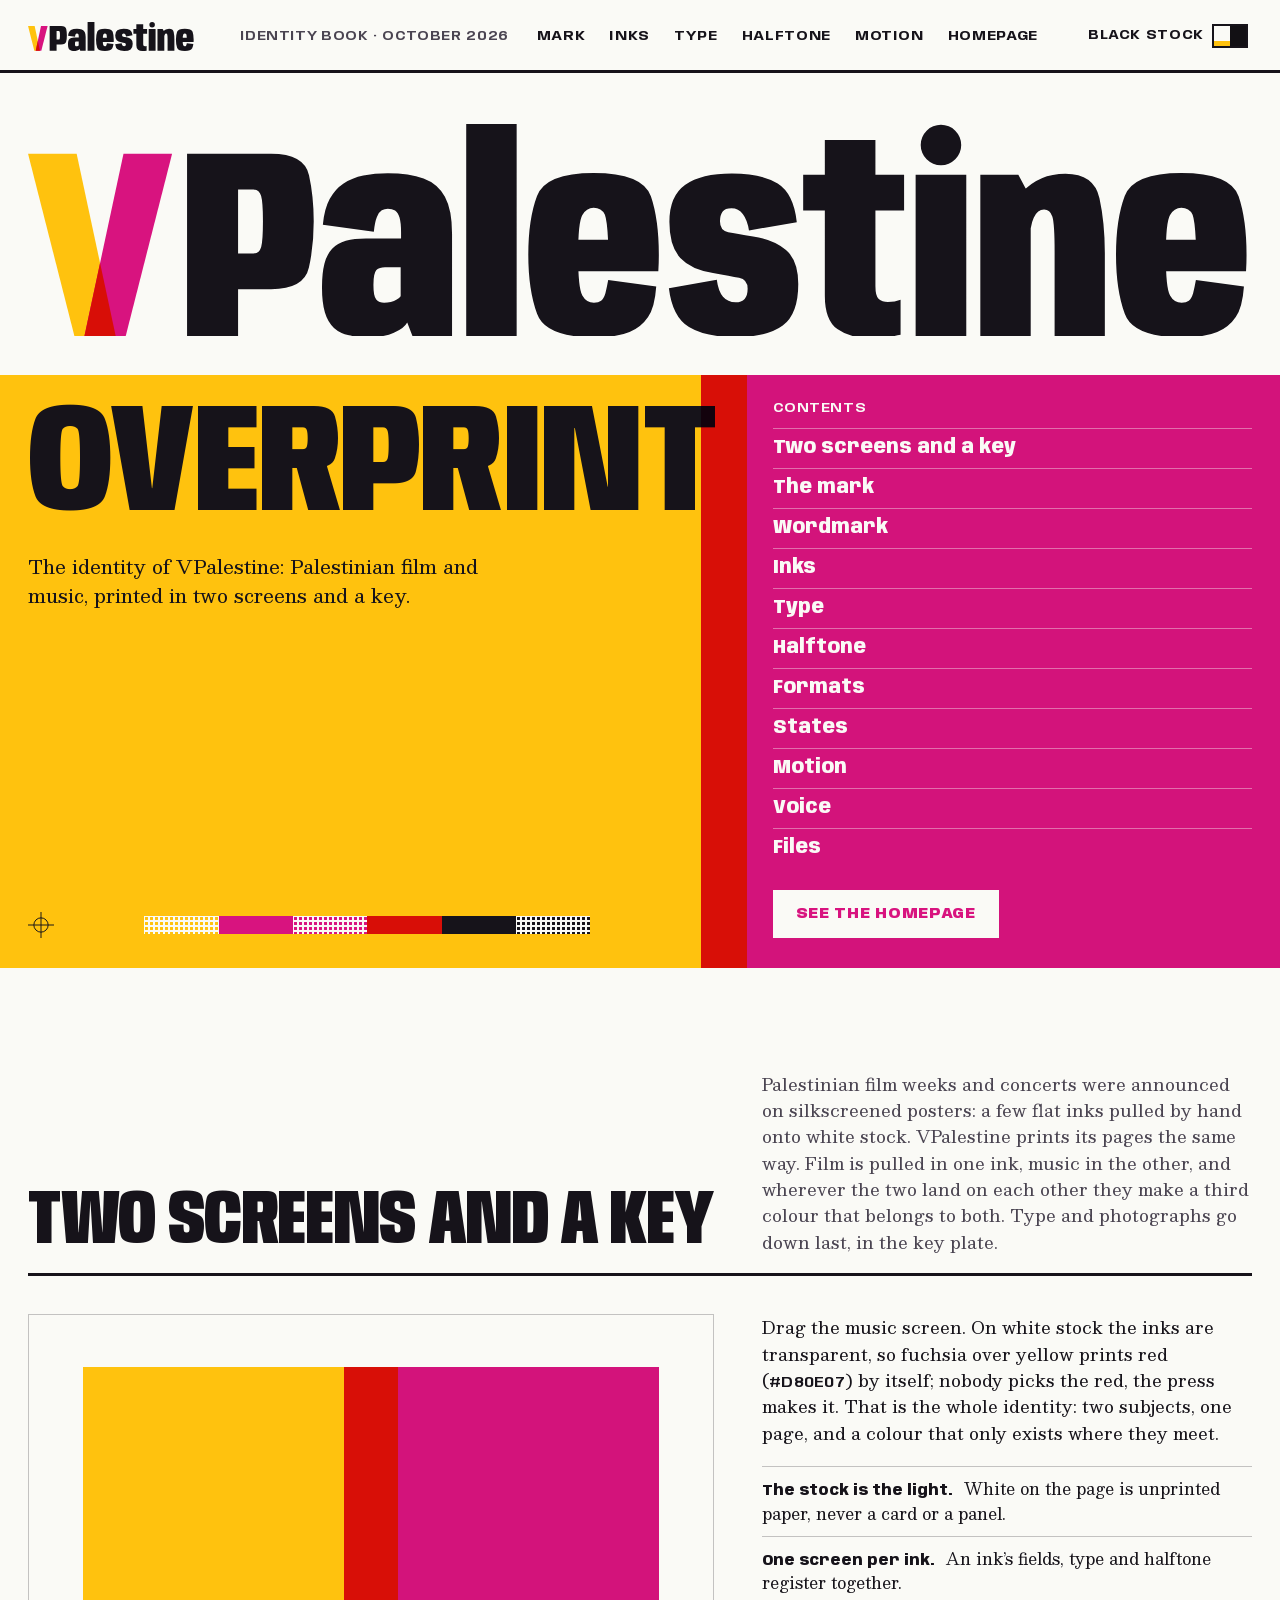
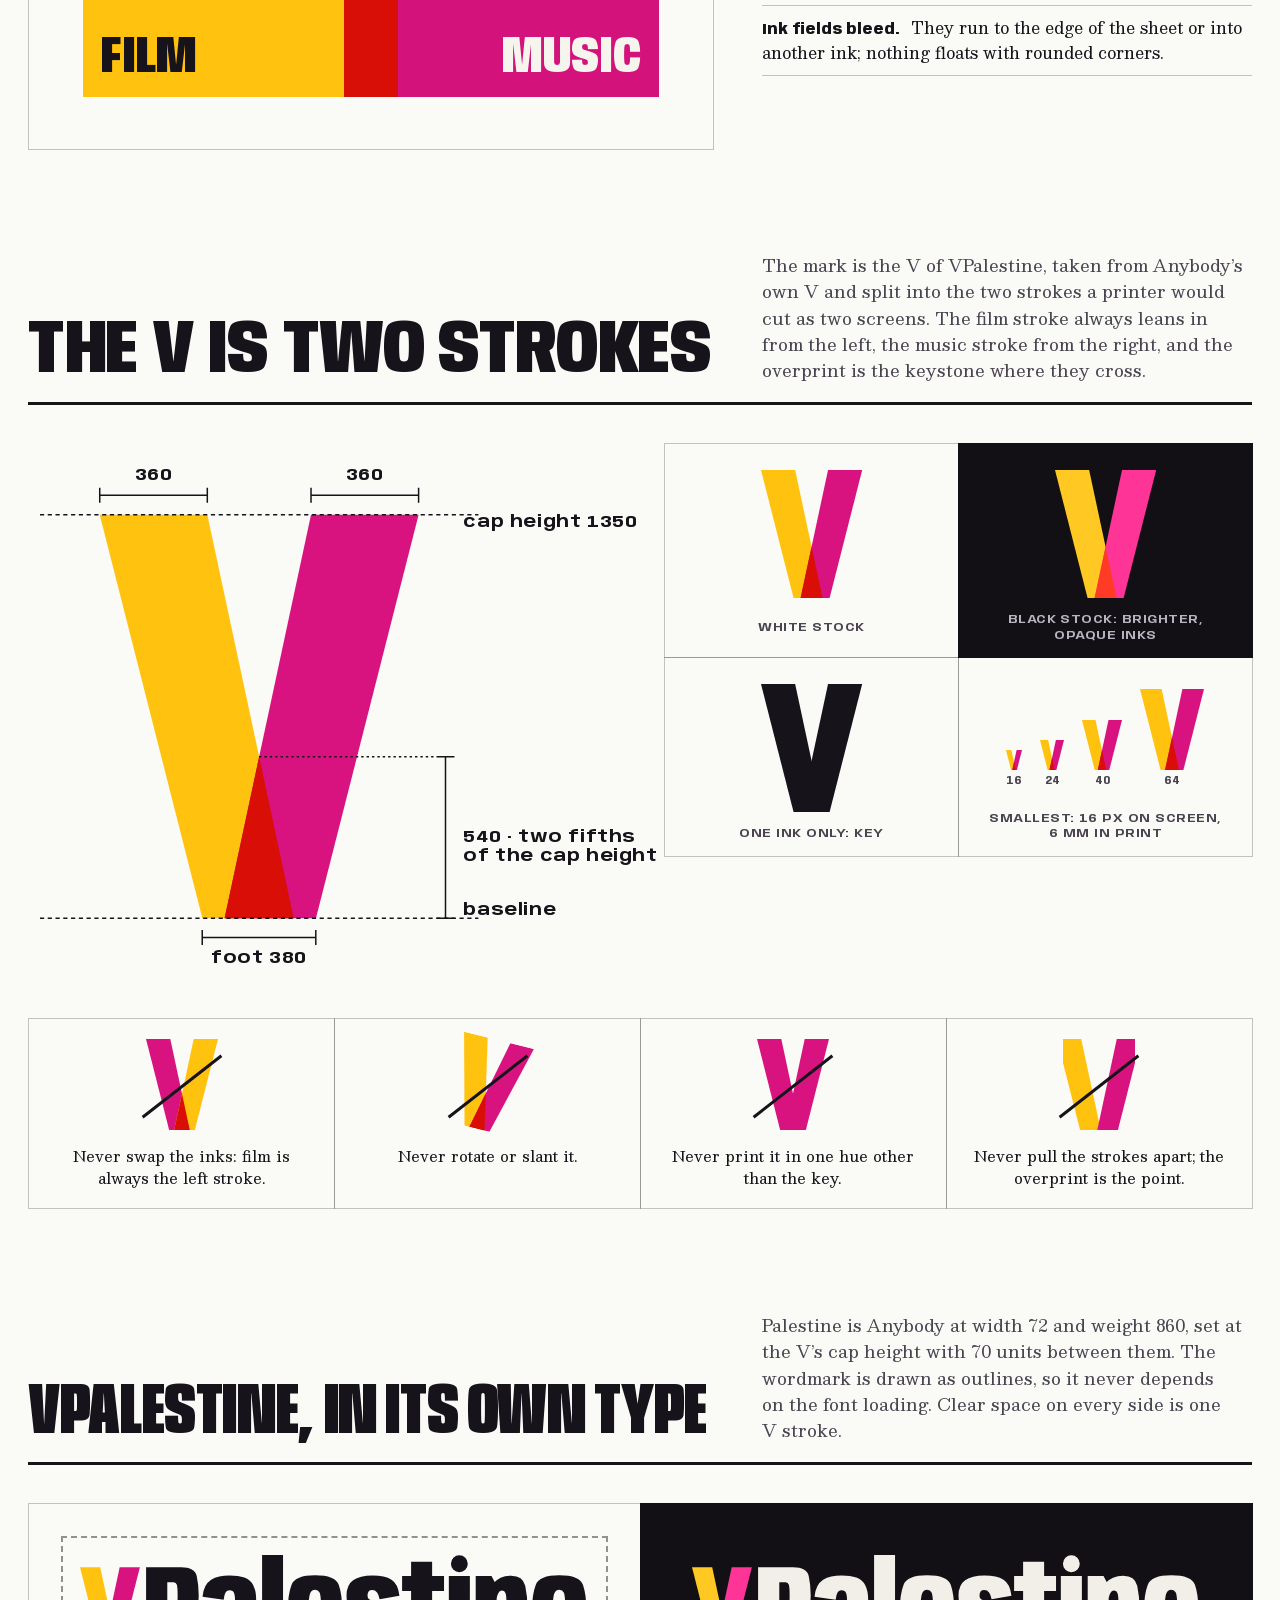
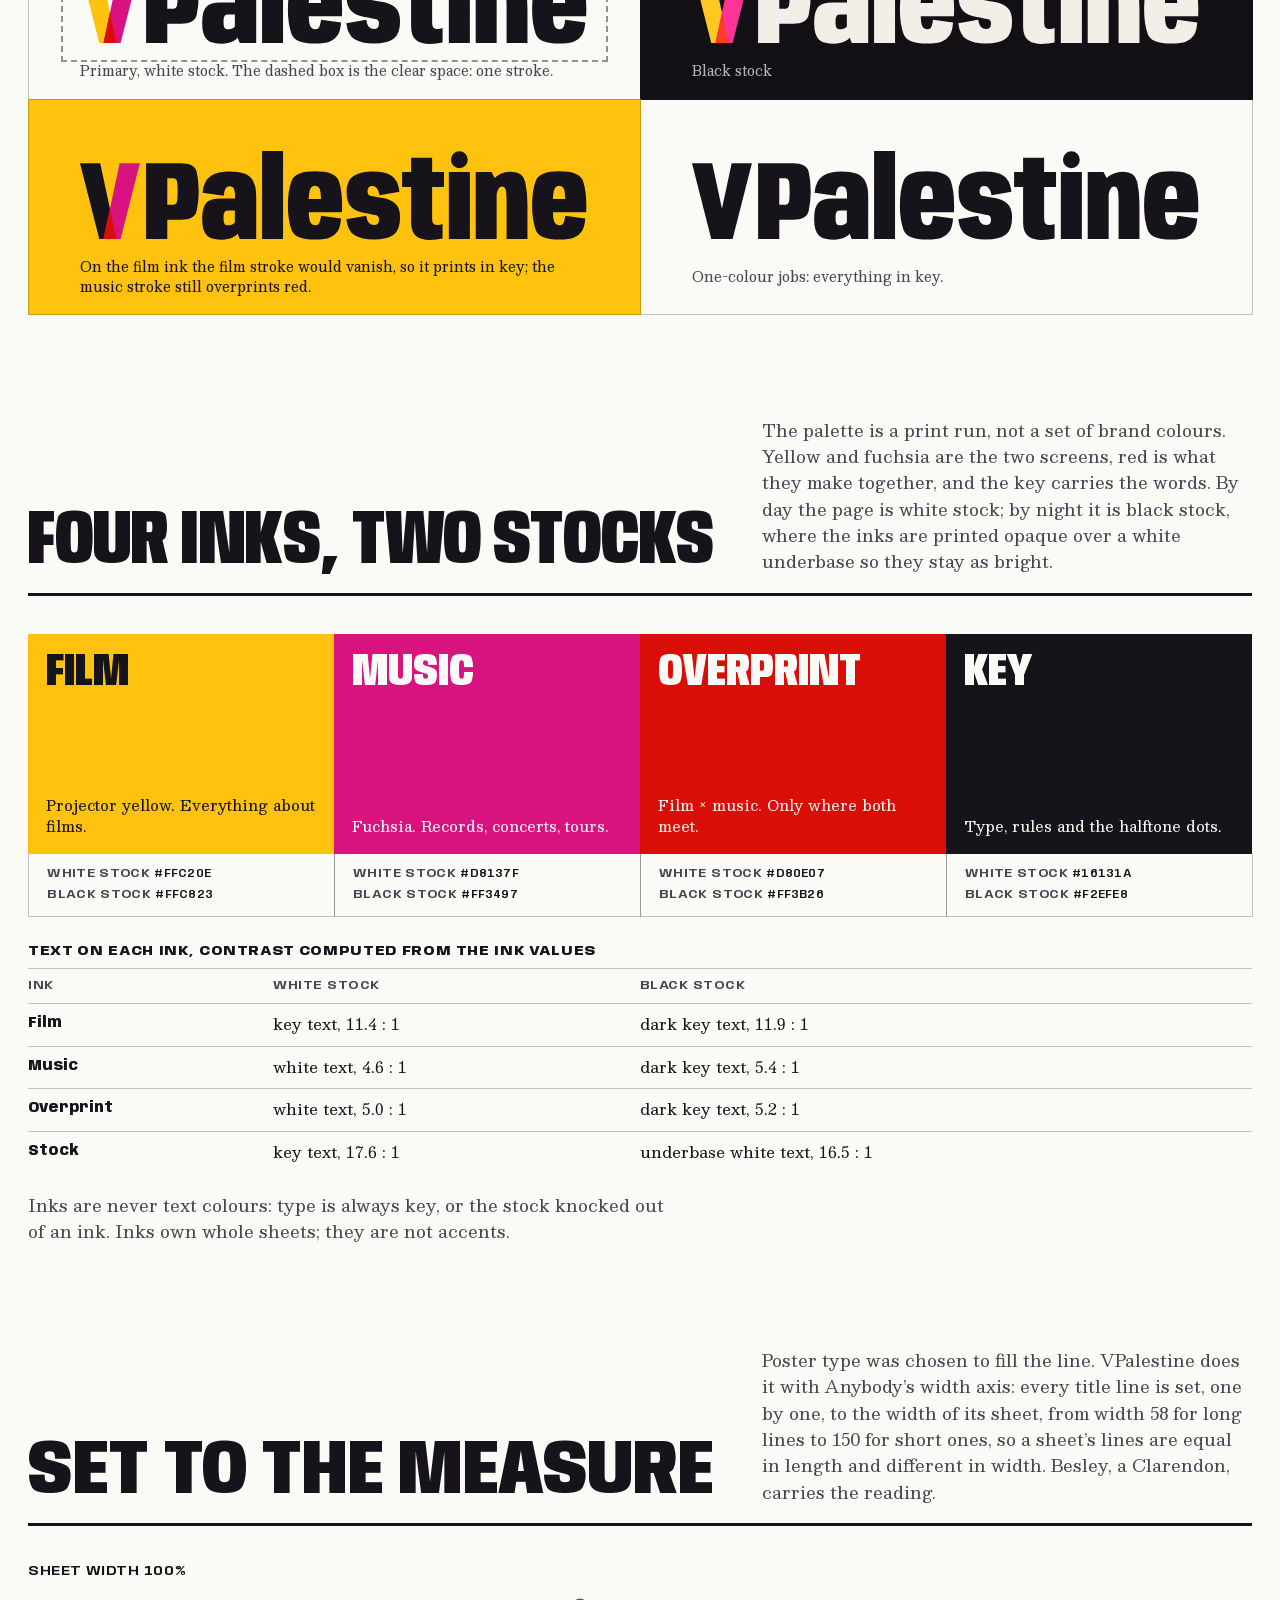
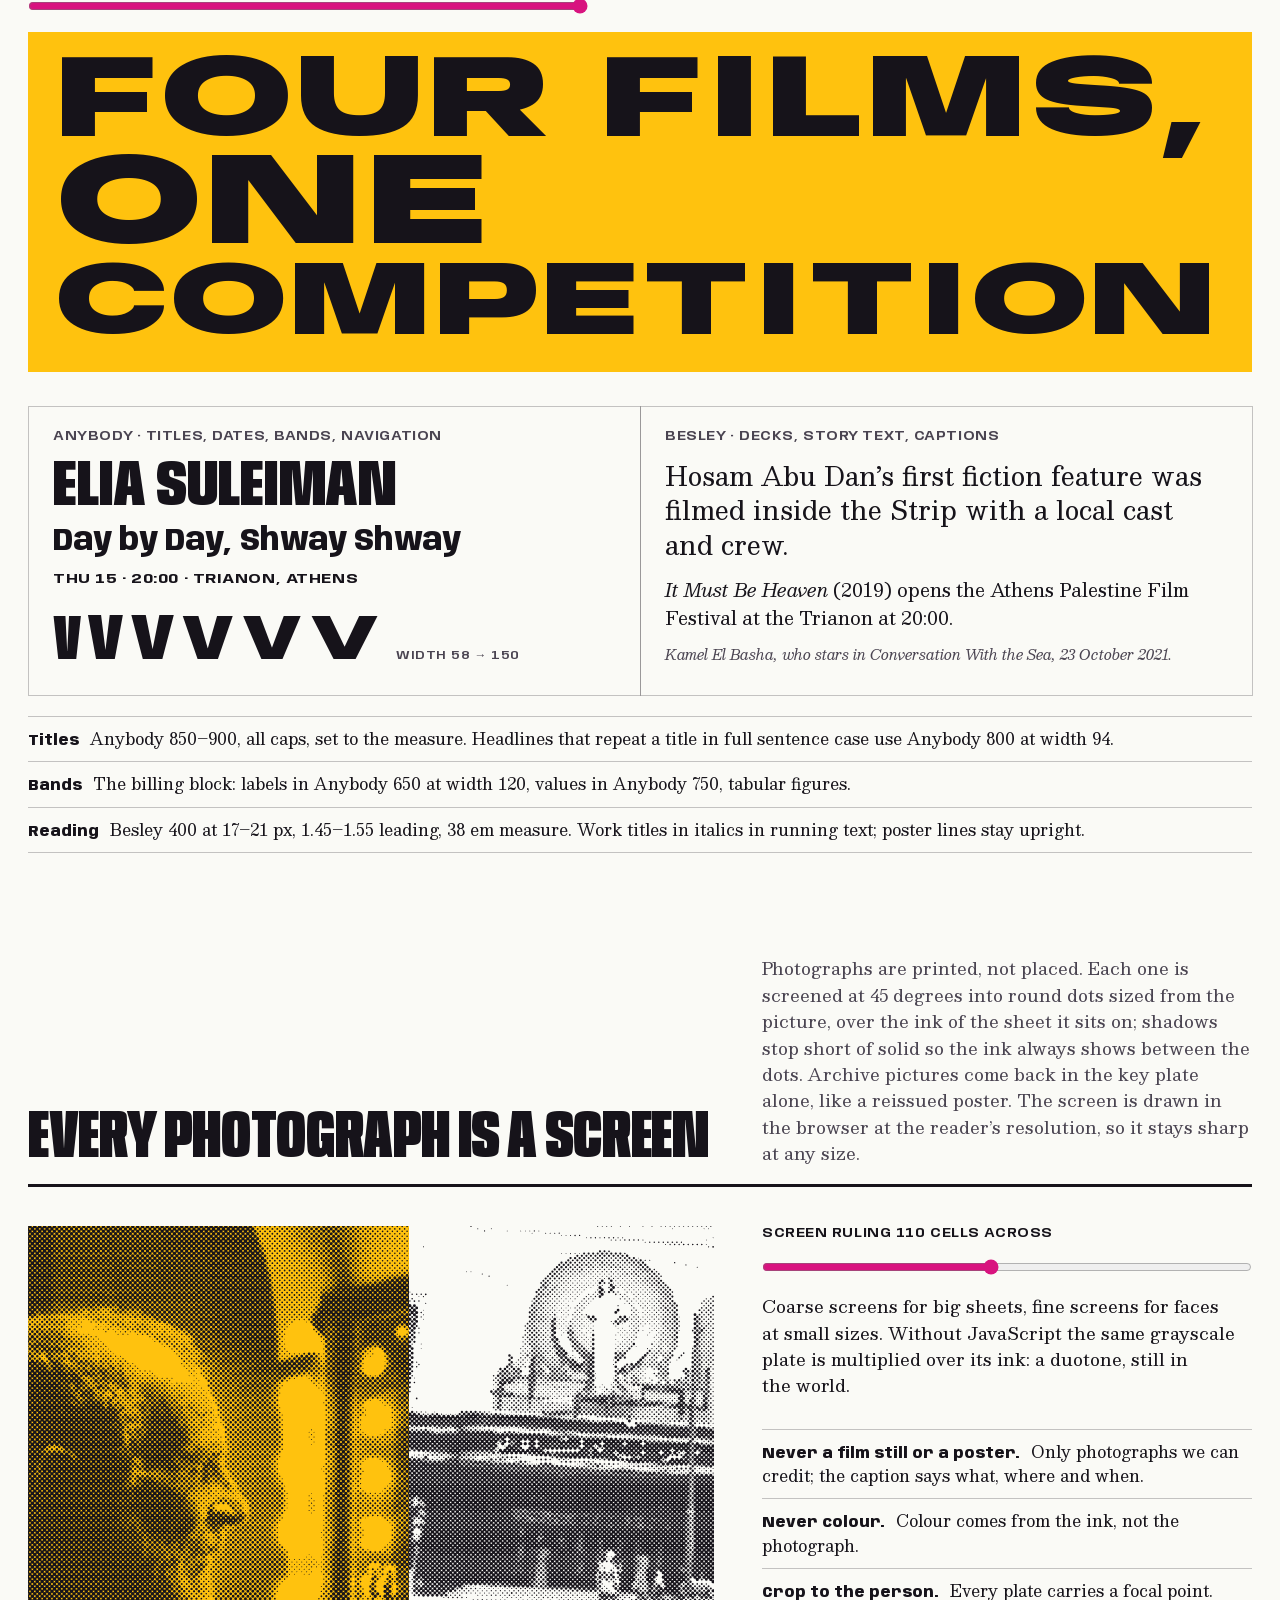
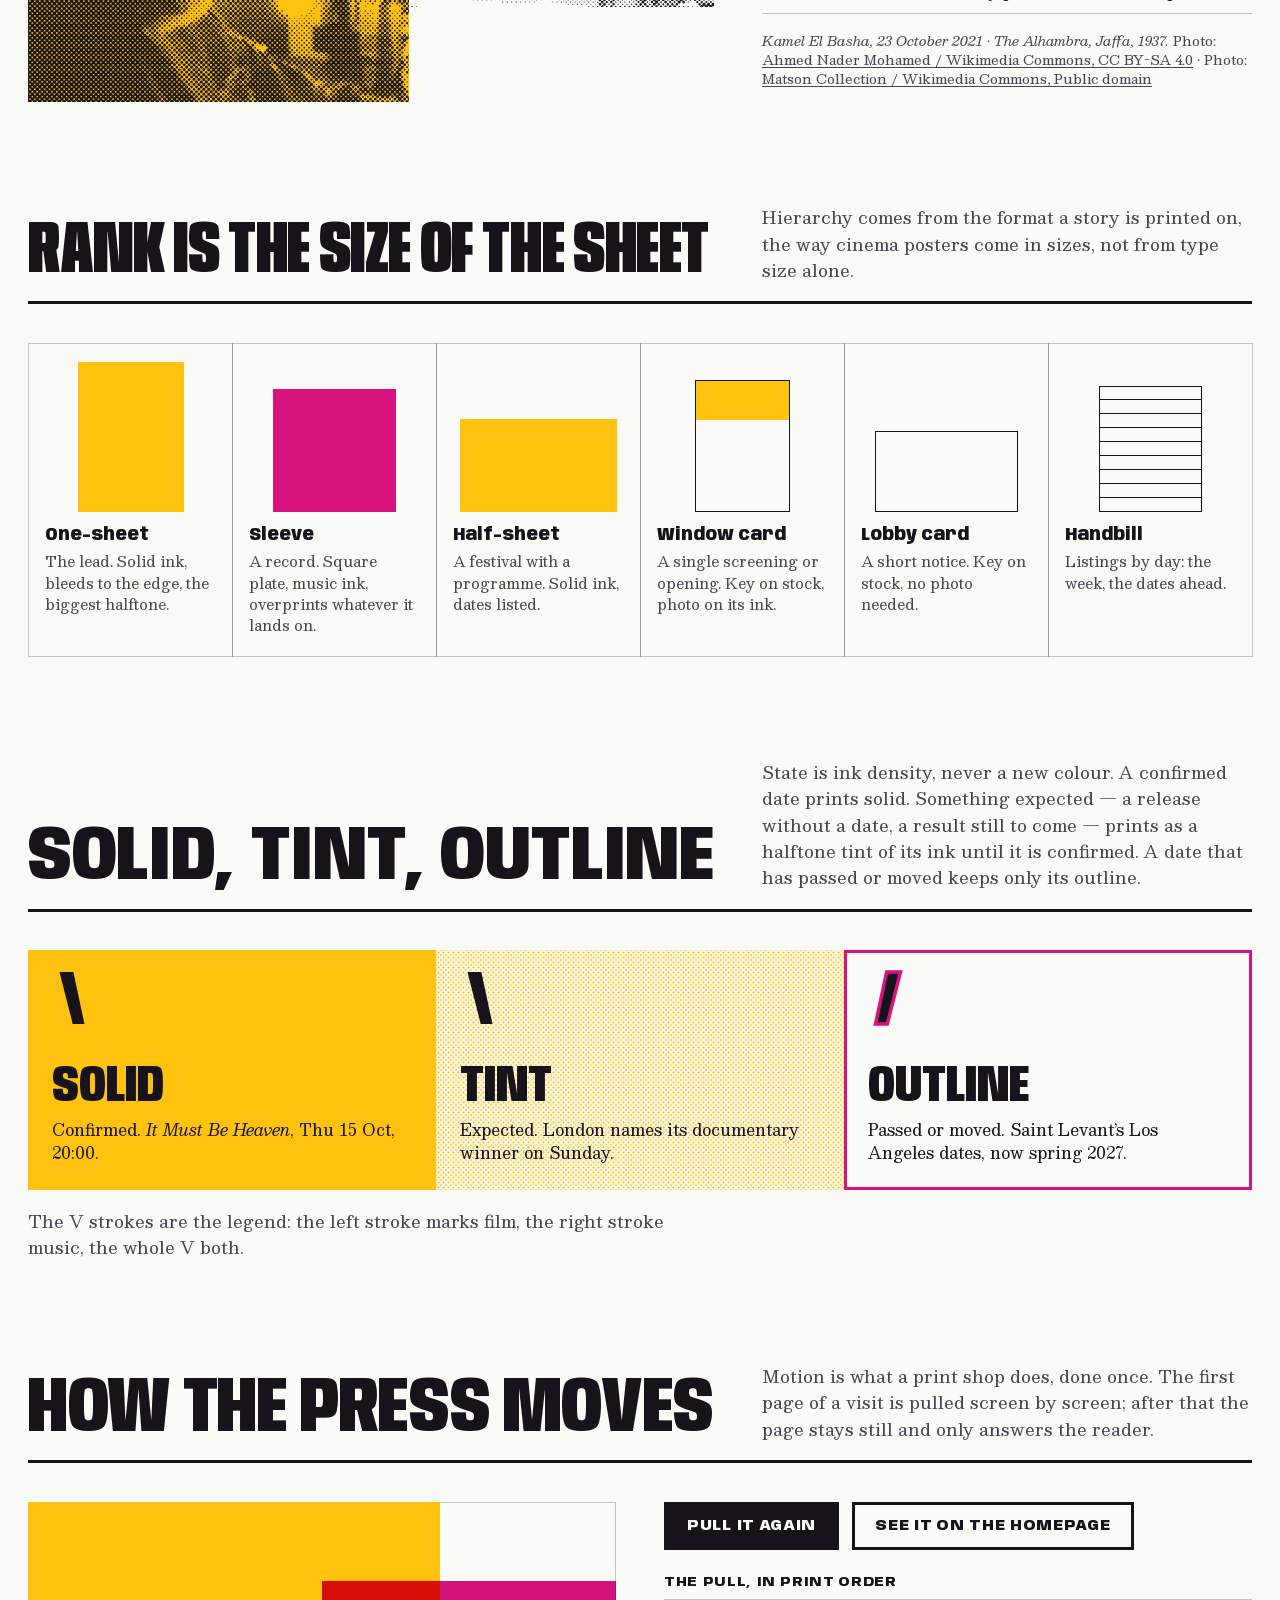
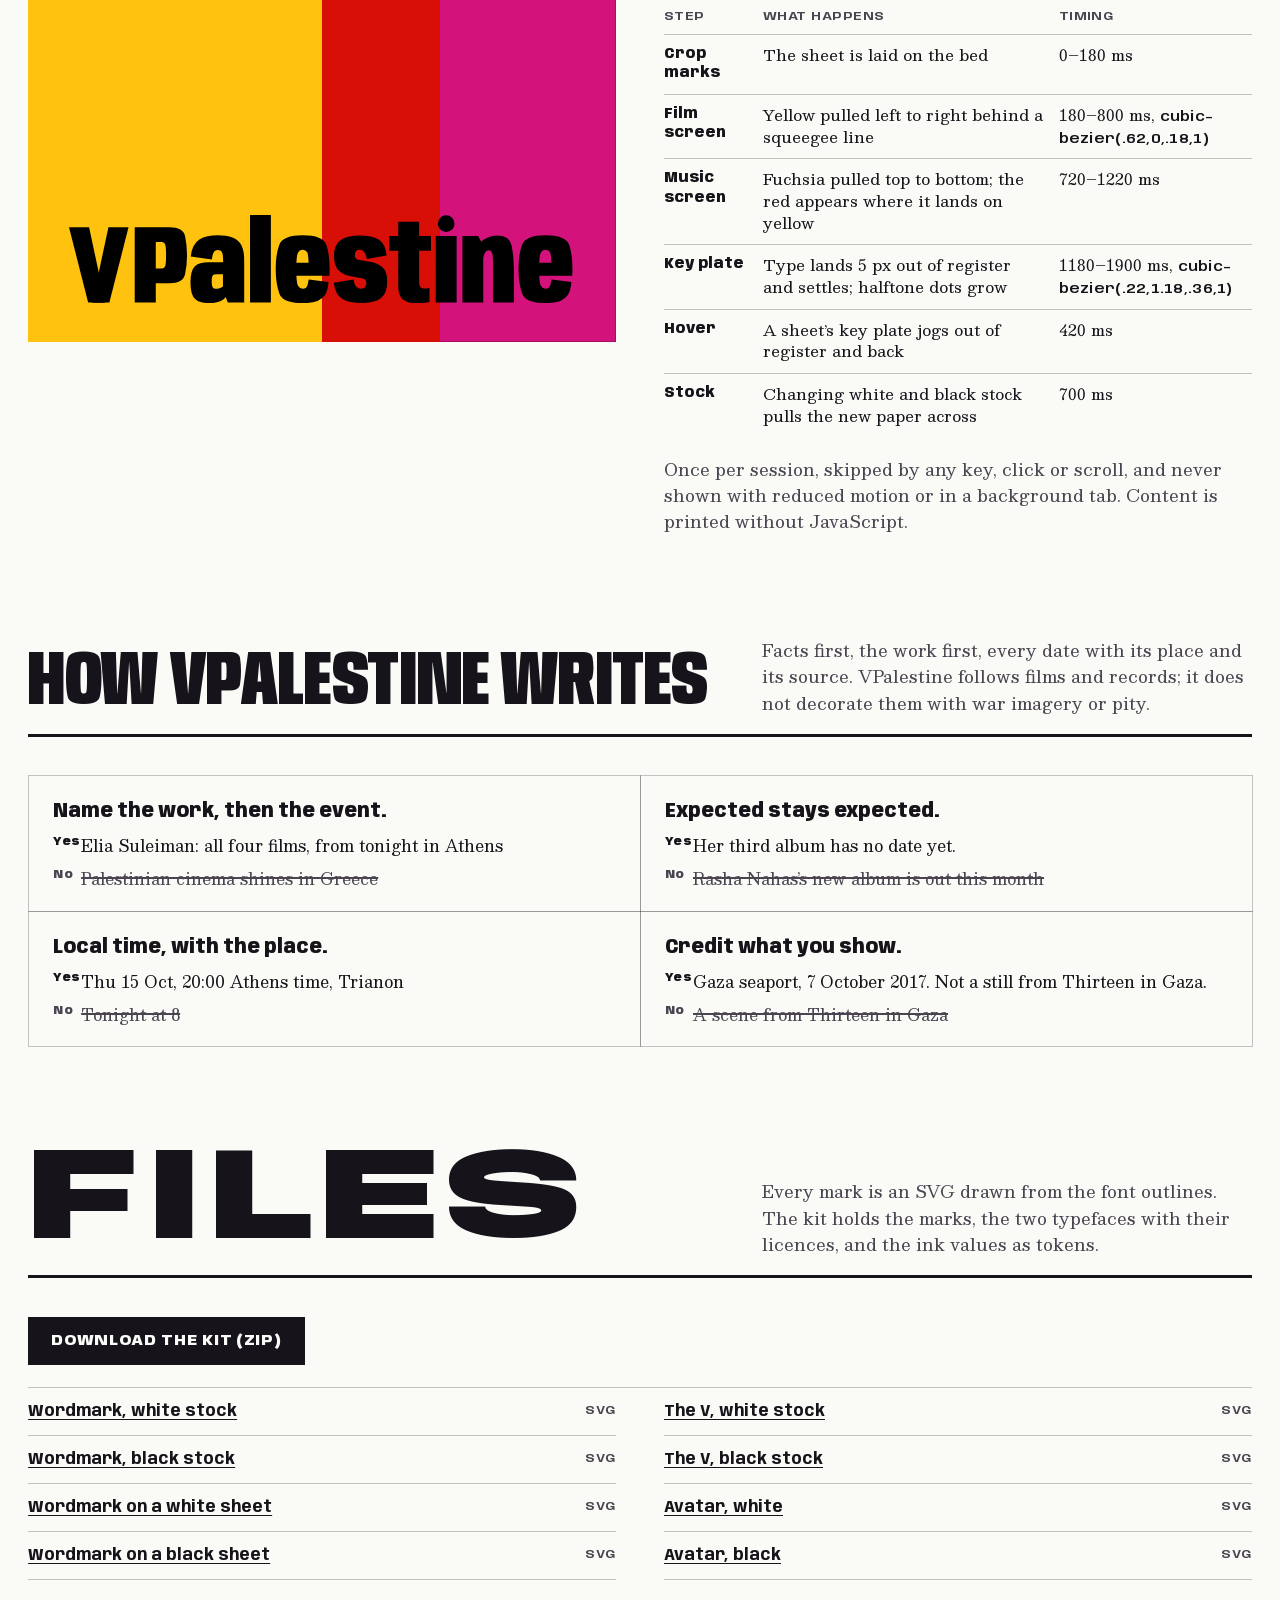
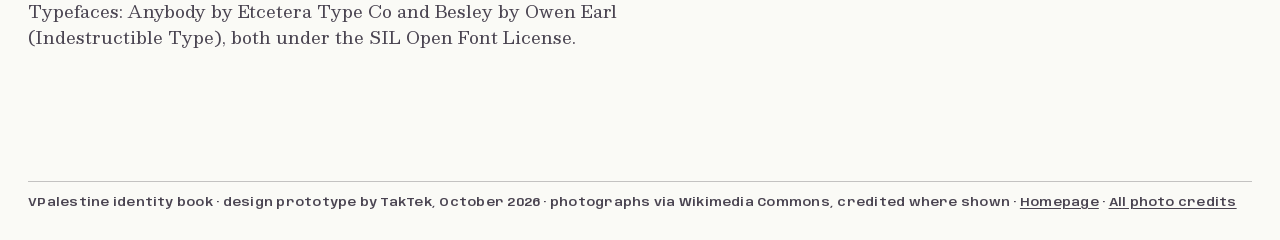
==== commit 065d9aec: "Add VPalestine inner pages and put photos on most stories New pages printed with the homepage's pres" ====
--- a/index.html
+++ b/index.html
@@ -8,15 +8,15 @@
 <meta name="theme-color" content="#FAFAF6">
 <meta property="og:type" content="website">
 <meta property="og:site_name" content="VPalestine">
-<meta property="og:title" content="VPalestine — Palestinian film and music">
-<meta property="og:description" content="Followed from premiere to audience. Printed in two screens and a key.">
+<meta property="og:title" content="VPalestine — Identity book">
+<meta property="og:description" content="The VPalestine identity: two silkscreen inks for film and music, the overprint where they meet, type set to the measure, photographs as halftones.">
 <meta property="og:image" content="https://taktek-dev.github.io/vpalestine-prototype/assets/og.png">
 <meta name="twitter:card" content="summary_large_image">
-<link rel="icon" href="favicon.svg?v=10" type="image/svg+xml">
+<link rel="icon" href="favicon.svg?v=20" type="image/svg+xml">
 <link rel="preload" href="assets/fonts/anybody-var.woff2?v=1" as="font" type="font/woff2" crossorigin>
 <link rel="preload" href="assets/fonts/besley-var.woff2?v=1" as="font" type="font/woff2" crossorigin>
-<link rel="stylesheet" href="assets/css/vp.css?v=10">
-<link rel="stylesheet" href="assets/css/book.css?v=10">
+<link rel="stylesheet" href="assets/css/vp.css?v=20">
+<link rel="stylesheet" href="assets/css/book.css?v=20">
 <script>(function(){var d=document.documentElement;try{if(localStorage.getItem('vp-stock')==='black')d.dataset.stock='black'}catch(e){}
 var seen=false;try{seen=sessionStorage.getItem('vp-pulled')==='1'}catch(e){}
 if((location.search.indexOf('pull')>-1||!seen)&&!matchMedia('(prefers-reduced-motion: reduce)').matches&&document.visibilityState!=='hidden'){d.classList.add('pulling');setTimeout(function(){d.classList.remove('pulling')},6000)}})();</script>
@@ -30,6 +30,6 @@
 FORM: Overprint, grounded candidate 3 of 7, seed 0b2cf4c5.
 FINISH: unreviewed and undocumented is unfinished; this build ends with the finish review, the verdict, and DESIGN.md
 -->
-<a class="skip" href="#main">Skip to the book</a><svg width="0" height="0" style="position:absolute" aria-hidden="true" focusable="false"><defs><pattern id="tint-f" width="110" height="110" patternUnits="userSpaceOnUse"><circle cx="27" cy="27" r="26" fill="var(--film)"/><circle cx="82" cy="82" r="26" fill="var(--film)"/></pattern><pattern id="tint-m" width="110" height="110" patternUnits="userSpaceOnUse"><circle cx="27" cy="27" r="26" fill="var(--music)"/><circle cx="82" cy="82" r="26" fill="var(--music)"/></pattern><pattern id="tint-o" width="110" height="110" patternUnits="userSpaceOnUse"><circle cx="27" cy="27" r="26" fill="var(--over)"/><circle cx="82" cy="82" r="26" fill="var(--over)"/></pattern></defs></svg><div class="marks" aria-hidden="true"><i></i><i></i><i></i><i></i></div><div class="squeegee" aria-hidden="true"></div><header class="mast"><a class="mark" href="./"><svg viewBox="0 -220 9063 1570" role="img" aria-label="VPalestine, home"><path class="f" d="M0.0 0.0L360.0 0.0L649.2 1350.0L343.5 1350.0Z"/><path class="m" d="M707.0 0.0L1067.0 0.0L723.5 1350.0L417.8 1350.0Z"/><path class="o" d="M533.5 810.0L649.2 1350.0L417.8 1350.0Z"/><g class="w"><path transform="translate(1137 1350) scale(1 -1)" d="M40.872472789138556 0.0H418.6870838999748V346.0653406791389H663.1478675603867Q907.6145270727575 346.0653406791389 943.3359496425837 506.2498502526432Q979.05737221241 666.4343598261476 979.05737221241 850.2591231539845Q979.05737221241 1032.180932380259 944.0916869472712 1191.0904661901295Q909.1260016821325 1350.0 663.1478675603867 1350.0H40.872472789138556ZM418.6870838999748 611.4152366258204V1084.6501040533185H533.0216710343957Q575.2065082378685 1084.6501040533185 589.0512640122324 1037.6693802587688Q602.8960197865963 990.6886564642191 602.8960197865963 849.2678052866759Q602.8960197865963 706.393810916692 589.8070013169199 658.9045237712562Q576.7179828472435 611.4152366258204 533.0216710343957 611.4152366258204ZM1396.9759109020233 -10.430395152419806Q1446.3371845073998 -10.430395152419806 1491.351659733802 -0.8061260934919119Q1536.3661349602044 8.818142965435982 1572.9924976434559 24.75077431462705Q1609.6188603267074 40.68340566381812 1635.436639867723 59.77705954760313Q1661.2544194087386 78.87071343138814 1671.5924309194088 99.34230790659785L1710.1843377761543 0.0H2003.5082371346653V757.9716009907424Q2003.5082371346653 934.7974900901318 1950.694851236418 1031.5084442421794Q1897.8814653381705 1128.219398394227 1792.7007393520325 1167.0112431496382Q1687.5200133658946 1205.8030879050493 1527.5993469804525 1205.8030879050493Q1429.8090711273253 1205.8030879050493 1346.5483389552683 1188.4870596583933Q1263.2876067832112 1171.1710314117372 1200.2155973874032 1129.939749887213Q1137.1435879915953 1088.708468362689 1096.973026432097 1013.9805184099823Q1056.8024648725986 939.2525684572756 1046.7040048539639 824.3802020959556L1424.2082557491958 772.58149876073Q1431.7442417219281 844.730436630547 1446.9119554273784 881.4128036331385Q1462.0796691328287 918.09517063573 1483.0830964036286 930.4159653726965Q1504.0865236744285 942.736760109663 1527.9038266055286 942.736760109663Q1559.894846495241 942.736760109663 1581.5351577848196 928.6911115609109Q1603.1754690743983 914.6454630121589 1614.5297010615468 876.8347753416747Q1625.8839330486953 839.0240876711905 1625.8839330486953 765.7310820631683V722.3884507268667H1365.4000836722553Q1278.690626066178 722.3884507268667 1216.59436846897 704.5473865699023Q1154.498110871762 686.7063224129379 1115.32662021555 645.5959345847368Q1076.155129559338 604.4855467565358 1058.1800131779164 535.0575316790491Q1040.2048967964947 465.6295166015625 1040.2048967964947 360.8956172019243Q1040.2048967964947 246.23455632850528 1061.934267802164 173.15076110325754Q1083.6636388078332 100.0669658780098 1128.9270982444286 59.82939921319485Q1174.190557681024 19.591832548379898 1240.3805060200393 4.580718697980046Q1306.5704543590546 -10.430395152419806 1396.9759109020233 -10.430395152419806ZM1500.381991069764 245.7091518379748Q1482.3783749453723 245.7091518379748 1467.5392053686082 250.85227323509753Q1452.7000357918441 255.99539463222027 1442.0641320105642 269.40774844400585Q1431.4282282292843 282.8201022557914 1426.3330176528543 308.5928629171103Q1421.2378070764244 334.3656235784292 1421.2378070764244 378.13637671619654Q1421.2378070764244 422.7615610063076 1426.9714517276734 449.2929702308029Q1432.7050963789225 475.8243794552982 1443.2159330807626 487.9974935874343Q1453.7267697826028 500.1706077195704 1470.0804956518114 504.35157695785165Q1486.43422152102 508.5325461961329 1506.7229069061577 508.5325461961329H1622.953367471695V294.37175719439983Q1613.8142447657883 280.9603174291551 1594.0860947594047 269.25133732147515Q1574.357944753021 257.5423572137952 1549.8102364763618 251.625754525885Q1525.2625281997025 245.7091518379748 1500.381991069764 245.7091518379748ZM2108.486451379955 0.0H2482.0765020623803V1570.0H2108.486451379955ZM3054.5884446799755 -9.593090701848269V246.85093591362238Q2998.094798501581 246.85093591362238 2968.512775786221 300.4409730806947Q2937.3707555122674 351.54670837149024 2937.3707555122674 599.4950694255531Q2937.3707555122674 839.6076580733061 2967.776399899274 893.6569497101009Q2998.209217019379 949.2177159562707 3052.4562678933144 949.2177159562707Q3109.833019066602 949.2177159562707 3135.6685219705105 898.560342554003Q3152.022191543132 855.5737932808697 3158.877500180155 713.2166108079255H2906.1119918115437V480.13037346303463H3531.434116870165Q3535.201986897737 535.7197537012398 3535.201986897737 599.547475039959Q3535.201986897737 861.4693441167474 3476.3217299319804 1034.8647805824876Q3414.3971735313535 1207.2602170482278 3052.0376156680286 1207.2602170482278Q2695.922808188945 1207.2602170482278 2632.891061965376 1036.3394751697779Q2568.3264909163117 865.418733291328 2568.3264909163117 600.9521985687315Q2568.3264909163117 338.95838848128915 2633.181612893939 163.90265011042356Q2694.992435436696 -9.593090701848269 3054.5884446799755 -9.593090701848269ZM3054.5884446799755 246.85093591362238V-9.593090701848269Q3229.842917665839 -9.593090701848269 3318.2726346738636 28.84991692006588Q3405.750874631107 66.34144749119878 3455.3290830664337 140.49202181398869Q3504.8315958194435 212.15829426050186 3515.9300558380783 367.02714831382036L3160.1684898510575 415.057981621474Q3149.4886820577085 357.22463177517056 3139.4472736753523 316.1353252530098Q3127.8730404675007 276.557493340224 3107.5837653540075 261.6663667857647Q3088.778792116791 246.85093591362238 3054.5884446799755 246.85093591362238ZM4101.88112828508 -8.337134025990963Q4338.097772747278 -8.337134025990963 4453.003186091781 76.8846078813076Q4567.908599436283 162.10634978860617 4567.908599436283 384.8665456213057Q4567.908599436283 558.551305796951 4476.941154759377 636.7068599369377Q4385.973710082471 714.8624140769243 4233.603555444628 736.5413069352508Q4109.722224857658 758.8299784548581 4048.870115827769 768.8341037798673Q3988.01800679788 778.8382291048765 3988.01800679788 848.8034650199115Q3988.01800679788 894.7748171314597 4006.7748958282173 920.3733112215996Q4025.5317848585546 945.9718053117394 4073.3314515911043 945.9718053117394Q4125.180420864373 945.9718053117394 4158.244148500264 901.8810224495828Q4191.307876136154 857.7902395874262 4202.8249883800745 781.5642668157816L4557.025679323822 842.268839482218Q4533.7863047719 1055.1523033380508 4415.339015562087 1128.9933937452734Q4296.891726352274 1202.8344841524959 4075.843364942819 1202.8344841524959Q3848.975314658135 1202.8344841524959 3731.196422036737 1119.4133355300874Q3613.4175294153392 1035.9921869076788 3613.4175294153392 845.7206886671484Q3613.4175294153392 663.9598146900535 3694.0518442094326 577.7647408787161Q3774.686159003526 491.56966706737876 3936.0665923170745 466.7707790918648Q4065.970970015973 443.5849759876728 4129.430219922215 430.593905845657Q4192.889469828457 417.6028357036412 4192.889469828457 349.3193769417703Q4192.889469828457 299.6578985415399 4170.4539928194135 274.30104779079556Q4148.01851581037 248.94419704005122 4103.74604421109 248.94419704005122Q4044.8653879724443 248.94419704005122 4010.3682799134403 289.63034911081195Q3975.8711718544364 330.3165011815727 3964.354059610516 415.64287619292736L3609.6205438412726 354.1009990759194Q3635.3718317449093 141.32742386311293 3758.613193789497 66.49514491856098Q3881.8545558340847 -8.337134025990963 4101.88112828508 -8.337134025990963ZM5095.349057447165 -15.061864878982306Q5214.628976762295 -15.061864878982306 5325.712668642402 8.2059326171875V267.4663522094488Q5284.222324285656 251.2014118693769 5231.832770779729 251.2014118693769Q5188.542287643999 251.2014118693769 5163.94357874617 272.89429742097855Q5139.344869848341 294.5871829725802 5139.344869848341 369.4741500094533V928.44736944139H5351.658363588154V1193.7972653880715H5139.344869848341V1450.8921865522861H4764.689169514924V1193.7972653880715H4604.248878967017V928.44736944139H4764.689169514924V298.7272070981562Q4764.689169514924 117.83180275186896 4857.263674123213 51.38496893644333Q4949.838178731501 -15.061864878982306 5095.349057447165 -15.061864878982306ZM5437.22069459036 0.0H5812.295047149062V1193.8399658203125H5437.22069459036ZM5916.359891012311 0.0H6289.531289469451V1022.552251316607L6198.037223745137 1193.7972653880715H5916.359891012311ZM6466.544713515788 0.0H6838.650462321937V612.5995636321604Q6838.650462321937 839.2732189632952 6798.745305798948 1020.5965519901365Q6758.8401492759585 1201.9198850169778 6547.138627074659 1201.9198850169778Q6350.491714861244 1201.9198850169778 6225.352161355317 1063.8536570128053Q6100.212607849389 925.7874290086329 6100.212607849389 738.7523068971932L6283.251506090164 697.7268019020557Q6283.251506090164 815.7768354378641 6311.938825946301 876.1734122540802Q6340.626145802438 936.5699890702963 6388.318474687636 936.5699890702963Q6432.588416706771 936.5699890702963 6449.5665651112795 884.6198904663324Q6466.544713515788 832.6697918623686 6466.544713515788 623.9937443137169ZM7407.5884446799755 -9.593090701848269V246.85093591362238Q7351.094798501581 246.85093591362238 7321.512775786221 300.4409730806947Q7290.370755512267 351.54670837149024 7290.370755512267 599.4950694255531Q7290.370755512267 839.6076580733061 7320.776399899274 893.6569497101009Q7351.209217019379 949.2177159562707 7405.456267893314 949.2177159562707Q7462.833019066602 949.2177159562707 7488.6685219705105 898.560342554003Q7505.022191543132 855.5737932808697 7511.877500180155 713.2166108079255H7259.111991811544V480.13037346303463H7884.434116870165Q7888.201986897737 535.7197537012398 7888.201986897737 599.547475039959Q7888.201986897737 861.4693441167474 7829.32172993198 1034.8647805824876Q7767.3971735313535 1207.2602170482278 7405.037615668029 1207.2602170482278Q7048.922808188945 1207.2602170482278 6985.891061965376 1036.3394751697779Q6921.326490916312 865.418733291328 6921.326490916312 600.9521985687315Q6921.326490916312 338.95838848128915 6986.181612893939 163.90265011042356Q7047.992435436696 -9.593090701848269 7407.5884446799755 -9.593090701848269ZM7407.5884446799755 246.85093591362238V-9.593090701848269Q7582.842917665839 -9.593090701848269 7671.272634673864 28.84991692006588Q7758.750874631107 66.34144749119878 7808.329083066434 140.49202181398869Q7857.8315958194435 212.15829426050186 7868.930055838078 367.02714831382036L7513.1684898510575 415.057981621474Q7502.4886820577085 357.22463177517056 7492.447273675352 316.1353252530098Q7480.873040467501 276.557493340224 7460.5837653540075 261.6663667857647Q7441.778792116791 246.85093591362238 7407.5884446799755 246.85093591362238ZM5774.8 1414.2A150 150 0 1 0 5474.8 1414.2A150 150 0 1 0 5774.8 1414.2Z"/></g></svg></a><div class="mid"><p class="dateline">Identity book · October 2026</p><nav aria-label="Book"><ul><li><a href="#mark">Mark</a></li><li><a href="#inks">Inks</a></li><li><a href="#type">Type</a></li><li><a href="#halftone">Halftone</a></li><li><a href="#motion">Motion</a></li><li><a href="home.html">Homepage</a></li></ul></nav></div><button class="stock" type="button" aria-pressed="false"><span class="lbl">Black stock</span><span class="sw" aria-hidden="true"><i></i><i></i></span></button></header><main id="main" class="book"><section class="cover" id="cover" aria-labelledby="cover-h"><div class="cv-mark"><svg viewBox="0 -220 9063 1570" role="img" aria-label="VPalestine"><path class="f" d="M0.0 0.0L360.0 0.0L649.2 1350.0L343.5 1350.0Z"/><path class="m" d="M707.0 0.0L1067.0 0.0L723.5 1350.0L417.8 1350.0Z"/><path class="o" d="M533.5 810.0L649.2 1350.0L417.8 1350.0Z"/><g class="w"><path transform="translate(1137 1350) scale(1 -1)" d="M40.872472789138556 0.0H418.6870838999748V346.0653406791389H663.1478675603867Q907.6145270727575 346.0653406791389 943.3359496425837 506.2498502526432Q979.05737221241 666.4343598261476 979.05737221241 850.2591231539845Q979.05737221241 1032.180932380259 944.0916869472712 1191.0904661901295Q909.1260016821325 1350.0 663.1478675603867 1350.0H40.872472789138556ZM418.6870838999748 611.4152366258204V1084.6501040533185H533.0216710343957Q575.2065082378685 1084.6501040533185 589.0512640122324 1037.6693802587688Q602.8960197865963 990.6886564642191 602.8960197865963 849.2678052866759Q602.8960197865963 706.393810916692 589.8070013169199 658.9045237712562Q576.7179828472435 611.4152366258204 533.0216710343957 611.4152366258204ZM1396.9759109020233 -10.430395152419806Q1446.3371845073998 -10.430395152419806 1491.351659733802 -0.8061260934919119Q1536.3661349602044 8.818142965435982 1572.9924976434559 24.75077431462705Q1609.6188603267074 40.68340566381812 1635.436639867723 59.77705954760313Q1661.2544194087386 78.87071343138814 1671.5924309194088 99.34230790659785L1710.1843377761543 0.0H2003.5082371346653V757.9716009907424Q2003.5082371346653 934.7974900901318 1950.694851236418 1031.5084442421794Q1897.8814653381705 1128.219398394227 1792.7007393520325 1167.0112431496382Q1687.5200133658946 1205.8030879050493 1527.5993469804525 1205.8030879050493Q1429.8090711273253 1205.8030879050493 1346.5483389552683 1188.4870596583933Q1263.2876067832112 1171.1710314117372 1200.2155973874032 1129.939749887213Q1137.1435879915953 1088.708468362689 1096.973026432097 1013.9805184099823Q1056.8024648725986 939.2525684572756 1046.7040048539639 824.3802020959556L1424.2082557491958 772.58149876073Q1431.7442417219281 844.730436630547 1446.9119554273784 881.4128036331385Q1462.0796691328287 918.09517063573 1483.0830964036286 930.4159653726965Q1504.0865236744285 942.736760109663 1527.9038266055286 942.736760109663Q1559.894846495241 942.736760109663 1581.5351577848196 928.6911115609109Q1603.1754690743983 914.6454630121589 1614.5297010615468 876.8347753416747Q1625.8839330486953 839.0240876711905 1625.8839330486953 765.7310820631683V722.3884507268667H1365.4000836722553Q1278.690626066178 722.3884507268667 1216.59436846897 704.5473865699023Q1154.498110871762 686.7063224129379 1115.32662021555 645.5959345847368Q1076.155129559338 604.4855467565358 1058.1800131779164 535.0575316790491Q1040.2048967964947 465.6295166015625 1040.2048967964947 360.8956172019243Q1040.2048967964947 246.23455632850528 1061.934267802164 173.15076110325754Q1083.6636388078332 100.0669658780098 1128.9270982444286 59.82939921319485Q1174.190557681024 19.591832548379898 1240.3805060200393 4.580718697980046Q1306.5704543590546 -10.430395152419806 1396.9759109020233 -10.430395152419806ZM1500.381991069764 245.7091518379748Q1482.3783749453723 245.7091518379748 1467.5392053686082 250.85227323509753Q1452.7000357918441 255.99539463222027 1442.0641320105642 269.40774844400585Q1431.4282282292843 282.8201022557914 1426.3330176528543 308.5928629171103Q1421.2378070764244 334.3656235784292 1421.2378070764244 378.13637671619654Q1421.2378070764244 422.7615610063076 1426.9714517276734 449.2929702308029Q1432.7050963789225 475.8243794552982 1443.2159330807626 487.9974935874343Q1453.7267697826028 500.1706077195704 1470.0804956518114 504.35157695785165Q1486.43422152102 508.5325461961329 1506.7229069061577 508.5325461961329H1622.953367471695V294.37175719439983Q1613.8142447657883 280.9603174291551 1594.0860947594047 269.25133732147515Q1574.357944753021 257.5423572137952 1549.8102364763618 251.625754525885Q1525.2625281997025 245.7091518379748 1500.381991069764 245.7091518379748ZM2108.486451379955 0.0H2482.0765020623803V1570.0H2108.486451379955ZM3054.5884446799755 -9.593090701848269V246.85093591362238Q2998.094798501581 246.85093591362238 2968.512775786221 300.4409730806947Q2937.3707555122674 351.54670837149024 2937.3707555122674 599.4950694255531Q2937.3707555122674 839.6076580733061 2967.776399899274 893.6569497101009Q2998.209217019379 949.2177159562707 3052.4562678933144 949.2177159562707Q3109.833019066602 949.2177159562707 3135.6685219705105 898.560342554003Q3152.022191543132 855.5737932808697 3158.877500180155 713.2166108079255H2906.1119918115437V480.13037346303463H3531.434116870165Q3535.201986897737 535.7197537012398 3535.201986897737 599.547475039959Q3535.201986897737 861.4693441167474 3476.3217299319804 1034.8647805824876Q3414.3971735313535 1207.2602170482278 3052.0376156680286 1207.2602170482278Q2695.922808188945 1207.2602170482278 2632.891061965376 1036.3394751697779Q2568.3264909163117 865.418733291328 2568.3264909163117 600.9521985687315Q2568.3264909163117 338.95838848128915 2633.181612893939 163.90265011042356Q2694.992435436696 -9.593090701848269 3054.5884446799755 -9.593090701848269ZM3054.5884446799755 246.85093591362238V-9.593090701848269Q3229.842917665839 -9.593090701848269 3318.2726346738636 28.84991692006588Q3405.750874631107 66.34144749119878 3455.3290830664337 140.49202181398869Q3504.8315958194435 212.15829426050186 3515.9300558380783 367.02714831382036L3160.1684898510575 415.057981621474Q3149.4886820577085 357.22463177517056 3139.4472736753523 316.1353252530098Q3127.8730404675007 276.557493340224 3107.5837653540075 261.6663667857647Q3088.778792116791 246.85093591362238 3054.5884446799755 246.85093591362238ZM4101.88112828508 -8.337134025990963Q4338.097772747278 -8.337134025990963 4453.003186091781 76.8846078813076Q4567.908599436283 162.10634978860617 4567.908599436283 384.8665456213057Q4567.908599436283 558.551305796951 4476.941154759377 636.7068599369377Q4385.973710082471 714.8624140769243 4233.603555444628 736.5413069352508Q4109.722224857658 758.8299784548581 4048.870115827769 768.8341037798673Q3988.01800679788 778.8382291048765 3988.01800679788 848.8034650199115Q3988.01800679788 894.7748171314597 4006.7748958282173 920.3733112215996Q4025.5317848585546 945.9718053117394 4073.3314515911043 945.9718053117394Q4125.180420864373 945.9718053117394 4158.244148500264 901.8810224495828Q4191.307876136154 857.7902395874262 4202.8249883800745 781.5642668157816L4557.025679323822 842.268839482218Q4533.7863047719 1055.1523033380508 4415.339015562087 1128.9933937452734Q4296.891726352274 1202.8344841524959 4075.843364942819 1202.8344841524959Q3848.975314658135 1202.8344841524959 3731.196422036737 1119.4133355300874Q3613.4175294153392 1035.9921869076788 3613.4175294153392 845.7206886671484Q3613.4175294153392 663.9598146900535 3694.0518442094326 577.7647408787161Q3774.686159003526 491.56966706737876 3936.0665923170745 466.7707790918648Q4065.970970015973 443.5849759876728 4129.430219922215 430.593905845657Q4192.889469828457 417.6028357036412 4192.889469828457 349.3193769417703Q4192.889469828457 299.6578985415399 4170.4539928194135 274.30104779079556Q4148.01851581037 248.94419704005122 4103.74604421109 248.94419704005122Q4044.8653879724443 248.94419704005122 4010.3682799134403 289.63034911081195Q3975.8711718544364 330.3165011815727 3964.354059610516 415.64287619292736L3609.6205438412726 354.1009990759194Q3635.3718317449093 141.32742386311293 3758.613193789497 66.49514491856098Q3881.8545558340847 -8.337134025990963 4101.88112828508 -8.337134025990963ZM5095.349057447165 -15.061864878982306Q5214.628976762295 -15.061864878982306 5325.712668642402 8.2059326171875V267.4663522094488Q5284.222324285656 251.2014118693769 5231.832770779729 251.2014118693769Q5188.542287643999 251.2014118693769 5163.94357874617 272.89429742097855Q5139.344869848341 294.5871829725802 5139.344869848341 369.4741500094533V928.44736944139H5351.658363588154V1193.7972653880715H5139.344869848341V1450.8921865522861H4764.689169514924V1193.7972653880715H4604.248878967017V928.44736944139H4764.689169514924V298.7272070981562Q4764.689169514924 117.83180275186896 4857.263674123213 51.38496893644333Q4949.838178731501 -15.061864878982306 5095.349057447165 -15.061864878982306ZM5437.22069459036 0.0H5812.295047149062V1193.8399658203125H5437.22069459036ZM5916.359891012311 0.0H6289.531289469451V1022.552251316607L6198.037223745137 1193.7972653880715H5916.359891012311ZM6466.544713515788 0.0H6838.650462321937V612.5995636321604Q6838.650462321937 839.2732189632952 6798.745305798948 1020.5965519901365Q6758.8401492759585 1201.9198850169778 6547.138627074659 1201.9198850169778Q6350.491714861244 1201.9198850169778 6225.352161355317 1063.8536570128053Q6100.212607849389 925.7874290086329 6100.212607849389 738.7523068971932L6283.251506090164 697.7268019020557Q6283.251506090164 815.7768354378641 6311.938825946301 876.1734122540802Q6340.626145802438 936.5699890702963 6388.318474687636 936.5699890702963Q6432.588416706771 936.5699890702963 6449.5665651112795 884.6198904663324Q6466.544713515788 832.6697918623686 6466.544713515788 623.9937443137169ZM7407.5884446799755 -9.593090701848269V246.85093591362238Q7351.094798501581 246.85093591362238 7321.512775786221 300.4409730806947Q7290.370755512267 351.54670837149024 7290.370755512267 599.4950694255531Q7290.370755512267 839.6076580733061 7320.776399899274 893.6569497101009Q7351.209217019379 949.2177159562707 7405.456267893314 949.2177159562707Q7462.833019066602 949.2177159562707 7488.6685219705105 898.560342554003Q7505.022191543132 855.5737932808697 7511.877500180155 713.2166108079255H7259.111991811544V480.13037346303463H7884.434116870165Q7888.201986897737 535.7197537012398 7888.201986897737 599.547475039959Q7888.201986897737 861.4693441167474 7829.32172993198 1034.8647805824876Q7767.3971735313535 1207.2602170482278 7405.037615668029 1207.2602170482278Q7048.922808188945 1207.2602170482278 6985.891061965376 1036.3394751697779Q6921.326490916312 865.418733291328 6921.326490916312 600.9521985687315Q6921.326490916312 338.95838848128915 6986.181612893939 163.90265011042356Q7047.992435436696 -9.593090701848269 7407.5884446799755 -9.593090701848269ZM7407.5884446799755 246.85093591362238V-9.593090701848269Q7582.842917665839 -9.593090701848269 7671.272634673864 28.84991692006588Q7758.750874631107 66.34144749119878 7808.329083066434 140.49202181398869Q7857.8315958194435 212.15829426050186 7868.930055838078 367.02714831382036L7513.1684898510575 415.057981621474Q7502.4886820577085 357.22463177517056 7492.447273675352 316.1353252530098Q7480.873040467501 276.557493340224 7460.5837653540075 261.6663667857647Q7441.778792116791 246.85093591362238 7407.5884446799755 246.85093591362238ZM5774.8 1414.2A150 150 0 1 0 5474.8 1414.2A150 150 0 1 0 5774.8 1414.2Z"/></g></svg></div><div class="cv-sheets"><div class="cv-film ink ink-film p-film"><h1 id="cover-h" class="lines p-key" data-fit><span class="ln">Overprint</span></h1><p class="copy p-key">The identity of VPalestine: Palestinian film and music, printed in two screens and a key.</p><div class="furniture" aria-hidden="true"><svg class="reg" viewBox="0 0 40 40"><circle cx="20" cy="20" r="11"/><path d="M20 0V40M0 20H40"/></svg><span class="bar"><i class="c-film"></i><i class="c-film t"></i><i class="c-music"></i><i class="c-music t"></i><i class="c-over"></i><i class="c-key"></i><i class="c-key t"></i></span></div></div><nav class="cv-music p-music" aria-label="Contents"><h2 class="label">Contents</h2><ol><li><a href="#idea">Two screens and a key</a></li><li><a href="#mark">The mark</a></li><li><a href="#wordmark">Wordmark</a></li><li><a href="#inks">Inks</a></li><li><a href="#type">Type</a></li><li><a href="#halftone">Halftone</a></li><li><a href="#formats">Formats</a></li><li><a href="#states">States</a></li><li><a href="#motion">Motion</a></li><li><a href="#voice">Voice</a></li><li><a href="#files">Files</a></li></ol><a class="btn on-music" href="home.html">See the homepage</a></nav></div></section><section class="ch " id="idea" aria-labelledby="idea-h"><header class="ch-head"><h2 id="idea-h" class="lines" data-fit><span class="ln">Two screens and a key</span></h2><p>Palestinian film weeks and concerts were announced on silkscreened posters: a few flat inks pulled by hand onto white stock. VPalestine prints its pages the same way. Film is pulled in one ink, music in the other, and wherever the two land on each other they make a third colour that belongs to both. Type and photographs go down last, in the key plate.</p></header><div class="idea"><div class="press" id="press" aria-label="Drag the music screen over the film screen to see the overprint"><div class="scr film"><span>Film</span></div><div class="scr music" tabindex="0" role="slider" aria-label="Music screen position" aria-valuemin="0" aria-valuemax="100" aria-valuenow="55"><span>Music</span></div></div><div class="idea-notes"><p class="copy">Drag the music screen. On white stock the inks are transparent, so fuchsia over yellow prints red (<code>#D80E07</code>) by itself; nobody picks the red, the press makes it. That is the whole identity: two subjects, one page, and a colour that only exists where they meet.</p><ul class="rules"><li><b>The stock is the light.</b> White on the page is unprinted paper, never a card or a panel.</li><li><b>One screen per ink.</b> An ink’s fields, type and halftone register together.</li><li><b>Ink fields bleed.</b> They run to the edge of the sheet or into another ink; nothing floats with rounded corners.</li></ul></div></div></section><section class="ch " id="mark" aria-labelledby="mark-h"><header class="ch-head"><h2 id="mark-h" class="lines" data-fit><span class="ln">The V is two strokes</span></h2><p>The mark is the V of VPalestine, taken from Anybody’s own V and split into the two strokes a printer would cut as two screens. The film stroke always leans in from the left, the music stroke from the right, and the overprint is the keystone where they cross.</p></header><div class="mark-grid"><div class="mk-build"><svg class="build" viewBox="-240 -240 1967 1830" role="img" aria-label="Construction of the V: two straight strokes, each 360 units wide at the cap line; their inner edges cross at two fifths of the cap height and the overprint fills the triangle below; the foot is 380 units wide."><path class="f" d="M0.0 0.0L360.0 0.0L649.2 1350.0L343.5 1350.0Z"/><path class="m" d="M707.0 0.0L1067.0 0.0L723.5 1350.0L417.8 1350.0Z"/><path class="o" d="M533.5 810.0L649.2 1350.0L417.8 1350.0Z"/><path stroke="var(--key)" stroke-width="5" fill="none" stroke-dasharray="14 12" d="M-200 0H1267M-200 1350H1267"/><path stroke="var(--key)" stroke-width="5" fill="none" d="M0 -90V-40M360 -90V-40M0 -65H360"/><text fill="var(--key)" font-family="Anybody" font-weight="700" font-stretch="118%" font-size="54" letter-spacing="2" x="180" y="-115" text-anchor="middle">360</text><path stroke="var(--key)" stroke-width="5" fill="none" d="M707 -90V-40M1067 -90V-40M707 -65H1067"/><text fill="var(--key)" font-family="Anybody" font-weight="700" font-stretch="118%" font-size="54" letter-spacing="2" x="887" y="-115" text-anchor="middle">360</text><path stroke="var(--key)" stroke-width="5" fill="none" d="M1157 1350V810M1127 810H1187M1127 1350H1187"/><path stroke="var(--key)" stroke-width="5" fill="none" stroke-dasharray="8 10" d="M533 810H1127"/><text fill="var(--key)" font-family="Anybody" font-weight="700" font-stretch="118%" font-size="54" letter-spacing="2" x="1217" y="1095">540 · two fifths</text><text fill="var(--key)" font-family="Anybody" font-weight="700" font-stretch="118%" font-size="54" letter-spacing="2" x="1217" y="1160">of the cap height</text><path stroke="var(--key)" stroke-width="5" fill="none" d="M343 1390V1440M723 1390V1440M343 1415H723"/><text fill="var(--key)" font-family="Anybody" font-weight="700" font-stretch="118%" font-size="54" letter-spacing="2" x="533" y="1500" text-anchor="middle">foot 380</text><text fill="var(--key)" font-family="Anybody" font-weight="700" font-stretch="118%" font-size="54" letter-spacing="2" x="1217" y="40">cap height 1350</text><text fill="var(--key)" font-family="Anybody" font-weight="700" font-stretch="118%" font-size="54" letter-spacing="2" x="1217" y="1340">baseline</text></svg></div><div class="mk-uses"><figure class="on-white"><svg class="vm" viewBox="0 0 1067 1350" role="img" aria-label="The V on white stock"><path class="f" d="M0.0 0.0L360.0 0.0L649.2 1350.0L343.5 1350.0Z"/><path class="m" d="M707.0 0.0L1067.0 0.0L723.5 1350.0L417.8 1350.0Z"/><path class="o" d="M533.5 810.0L649.2 1350.0L417.8 1350.0Z"/></svg><figcaption>White stock</figcaption></figure><figure class="on-black"><svg class="vm" viewBox="0 0 1067 1350" role="img" aria-label="The V on black stock"><path class="f" d="M0.0 0.0L360.0 0.0L649.2 1350.0L343.5 1350.0Z"/><path class="m" d="M707.0 0.0L1067.0 0.0L723.5 1350.0L417.8 1350.0Z"/><path class="o" d="M533.5 810.0L649.2 1350.0L417.8 1350.0Z"/></svg><figcaption>Black stock: brighter, opaque inks</figcaption></figure><figure class="on-key"><svg class="vm key-only" viewBox="0 0 1067 1350" role="img" aria-label="The V in the key plate alone"><path class="f" d="M0.0 0.0L360.0 0.0L649.2 1350.0L343.5 1350.0Z"/><path class="m" d="M707.0 0.0L1067.0 0.0L723.5 1350.0L417.8 1350.0Z"/><path class="o" d="M533.5 810.0L649.2 1350.0L417.8 1350.0Z"/></svg><figcaption>One ink only: key</figcaption></figure><figure class="sizes"><span style="--s:16px"><svg class="vm" viewBox="0 0 1067 1350" aria-hidden="true"><path class="f" d="M0.0 0.0L360.0 0.0L649.2 1350.0L343.5 1350.0Z"/><path class="m" d="M707.0 0.0L1067.0 0.0L723.5 1350.0L417.8 1350.0Z"/><path class="o" d="M533.5 810.0L649.2 1350.0L417.8 1350.0Z"/></svg><i>16</i></span><span style="--s:24px"><svg class="vm" viewBox="0 0 1067 1350" aria-hidden="true"><path class="f" d="M0.0 0.0L360.0 0.0L649.2 1350.0L343.5 1350.0Z"/><path class="m" d="M707.0 0.0L1067.0 0.0L723.5 1350.0L417.8 1350.0Z"/><path class="o" d="M533.5 810.0L649.2 1350.0L417.8 1350.0Z"/></svg><i>24</i></span><span style="--s:40px"><svg class="vm" viewBox="0 0 1067 1350" aria-hidden="true"><path class="f" d="M0.0 0.0L360.0 0.0L649.2 1350.0L343.5 1350.0Z"/><path class="m" d="M707.0 0.0L1067.0 0.0L723.5 1350.0L417.8 1350.0Z"/><path class="o" d="M533.5 810.0L649.2 1350.0L417.8 1350.0Z"/></svg><i>40</i></span><span style="--s:64px"><svg class="vm" viewBox="0 0 1067 1350" aria-hidden="true"><path class="f" d="M0.0 0.0L360.0 0.0L649.2 1350.0L343.5 1350.0Z"/><path class="m" d="M707.0 0.0L1067.0 0.0L723.5 1350.0L417.8 1350.0Z"/><path class="o" d="M533.5 810.0L649.2 1350.0L417.8 1350.0Z"/></svg><i>64</i></span><figcaption>Smallest: 16 px on screen, 6 mm in print</figcaption></figure></div></div><ul class="donts" aria-label="What the mark never does"><li><span class="dn swap"><svg class="vm" viewBox="0 0 1067 1350" aria-hidden="true"><path class="f" d="M0.0 0.0L360.0 0.0L649.2 1350.0L343.5 1350.0Z"/><path class="m" d="M707.0 0.0L1067.0 0.0L723.5 1350.0L417.8 1350.0Z"/><path class="o" d="M533.5 810.0L649.2 1350.0L417.8 1350.0Z"/></svg></span><p>Never swap the inks: film is always the left stroke.</p></li><li><span class="dn tilt"><svg class="vm" viewBox="0 0 1067 1350" aria-hidden="true"><path class="f" d="M0.0 0.0L360.0 0.0L649.2 1350.0L343.5 1350.0Z"/><path class="m" d="M707.0 0.0L1067.0 0.0L723.5 1350.0L417.8 1350.0Z"/><path class="o" d="M533.5 810.0L649.2 1350.0L417.8 1350.0Z"/></svg></span><p>Never rotate or slant it.</p></li><li><span class="dn flat"><svg class="vm" viewBox="0 0 1067 1350" aria-hidden="true"><path class="f" d="M0.0 0.0L360.0 0.0L649.2 1350.0L343.5 1350.0Z"/><path class="m" d="M707.0 0.0L1067.0 0.0L723.5 1350.0L417.8 1350.0Z"/><path class="o" d="M533.5 810.0L649.2 1350.0L417.8 1350.0Z"/></svg></span><p>Never print it in one hue other than the key.</p></li><li><span class="dn gap"><svg class="vm" viewBox="0 0 1067 1350" aria-hidden="true"><path class="f" d="M0.0 0.0L360.0 0.0L649.2 1350.0L343.5 1350.0Z"/><path class="m" d="M707.0 0.0L1067.0 0.0L723.5 1350.0L417.8 1350.0Z"/><path class="o" d="M533.5 810.0L649.2 1350.0L417.8 1350.0Z"/></svg></span><p>Never pull the strokes apart; the overprint is the point.</p></li></ul></section><section class="ch " id="wordmark" aria-labelledby="wordmark-h"><header class="ch-head"><h2 id="wordmark-h" class="lines" data-fit><span class="ln">VPalestine, in its own type</span></h2><p>Palestine is Anybody at width 72 and weight 860, set at the V’s cap height with 70 units between them. The wordmark is drawn as outlines, so it never depends on the font loading. Clear space on every side is one V stroke.</p></header><div class="wm-grid"><figure class="wm white"><span class="clear"><svg viewBox="0 -220 9063 1570" role="img" aria-label="VPalestine wordmark on white stock"><path class="f" d="M0.0 0.0L360.0 0.0L649.2 1350.0L343.5 1350.0Z"/><path class="m" d="M707.0 0.0L1067.0 0.0L723.5 1350.0L417.8 1350.0Z"/><path class="o" d="M533.5 810.0L649.2 1350.0L417.8 1350.0Z"/><g class="w"><path transform="translate(1137 1350) scale(1 -1)" d="M40.872472789138556 0.0H418.6870838999748V346.0653406791389H663.1478675603867Q907.6145270727575 346.0653406791389 943.3359496425837 506.2498502526432Q979.05737221241 666.4343598261476 979.05737221241 850.2591231539845Q979.05737221241 1032.180932380259 944.0916869472712 1191.0904661901295Q909.1260016821325 1350.0 663.1478675603867 1350.0H40.872472789138556ZM418.6870838999748 611.4152366258204V1084.6501040533185H533.0216710343957Q575.2065082378685 1084.6501040533185 589.0512640122324 1037.6693802587688Q602.8960197865963 990.6886564642191 602.8960197865963 849.2678052866759Q602.8960197865963 706.393810916692 589.8070013169199 658.9045237712562Q576.7179828472435 611.4152366258204 533.0216710343957 611.4152366258204ZM1396.9759109020233 -10.430395152419806Q1446.3371845073998 -10.430395152419806 1491.351659733802 -0.8061260934919119Q1536.3661349602044 8.818142965435982 1572.9924976434559 24.75077431462705Q1609.6188603267074 40.68340566381812 1635.436639867723 59.77705954760313Q1661.2544194087386 78.87071343138814 1671.5924309194088 99.34230790659785L1710.1843377761543 0.0H2003.5082371346653V757.9716009907424Q2003.5082371346653 934.7974900901318 1950.694851236418 1031.5084442421794Q1897.8814653381705 1128.219398394227 1792.7007393520325 1167.0112431496382Q1687.5200133658946 1205.8030879050493 1527.5993469804525 1205.8030879050493Q1429.8090711273253 1205.8030879050493 1346.5483389552683 1188.4870596583933Q1263.2876067832112 1171.1710314117372 1200.2155973874032 1129.939749887213Q1137.1435879915953 1088.708468362689 1096.973026432097 1013.9805184099823Q1056.8024648725986 939.2525684572756 1046.7040048539639 824.3802020959556L1424.2082557491958 772.58149876073Q1431.7442417219281 844.730436630547 1446.9119554273784 881.4128036331385Q1462.0796691328287 918.09517063573 1483.0830964036286 930.4159653726965Q1504.0865236744285 942.736760109663 1527.9038266055286 942.736760109663Q1559.894846495241 942.736760109663 1581.5351577848196 928.6911115609109Q1603.1754690743983 914.6454630121589 1614.5297010615468 876.8347753416747Q1625.8839330486953 839.0240876711905 1625.8839330486953 765.7310820631683V722.3884507268667H1365.4000836722553Q1278.690626066178 722.3884507268667 1216.59436846897 704.5473865699023Q1154.498110871762 686.7063224129379 1115.32662021555 645.5959345847368Q1076.155129559338 604.4855467565358 1058.1800131779164 535.0575316790491Q1040.2048967964947 465.6295166015625 1040.2048967964947 360.8956172019243Q1040.2048967964947 246.23455632850528 1061.934267802164 173.15076110325754Q1083.6636388078332 100.0669658780098 1128.9270982444286 59.82939921319485Q1174.190557681024 19.591832548379898 1240.3805060200393 4.580718697980046Q1306.5704543590546 -10.430395152419806 1396.9759109020233 -10.430395152419806ZM1500.381991069764 245.7091518379748Q1482.3783749453723 245.7091518379748 1467.5392053686082 250.85227323509753Q1452.7000357918441 255.99539463222027 1442.0641320105642 269.40774844400585Q1431.4282282292843 282.8201022557914 1426.3330176528543 308.5928629171103Q1421.2378070764244 334.3656235784292 1421.2378070764244 378.13637671619654Q1421.2378070764244 422.7615610063076 1426.9714517276734 449.2929702308029Q1432.7050963789225 475.8243794552982 1443.2159330807626 487.9974935874343Q1453.7267697826028 500.1706077195704 1470.0804956518114 504.35157695785165Q1486.43422152102 508.5325461961329 1506.7229069061577 508.5325461961329H1622.953367471695V294.37175719439983Q1613.8142447657883 280.9603174291551 1594.0860947594047 269.25133732147515Q1574.357944753021 257.5423572137952 1549.8102364763618 251.625754525885Q1525.2625281997025 245.7091518379748 1500.381991069764 245.7091518379748ZM2108.486451379955 0.0H2482.0765020623803V1570.0H2108.486451379955ZM3054.5884446799755 -9.593090701848269V246.85093591362238Q2998.094798501581 246.85093591362238 2968.512775786221 300.4409730806947Q2937.3707555122674 351.54670837149024 2937.3707555122674 599.4950694255531Q2937.3707555122674 839.6076580733061 2967.776399899274 893.6569497101009Q2998.209217019379 949.2177159562707 3052.4562678933144 949.2177159562707Q3109.833019066602 949.2177159562707 3135.6685219705105 898.560342554003Q3152.022191543132 855.5737932808697 3158.877500180155 713.2166108079255H2906.1119918115437V480.13037346303463H3531.434116870165Q3535.201986897737 535.7197537012398 3535.201986897737 599.547475039959Q3535.201986897737 861.4693441167474 3476.3217299319804 1034.8647805824876Q3414.3971735313535 1207.2602170482278 3052.0376156680286 1207.2602170482278Q2695.922808188945 1207.2602170482278 2632.891061965376 1036.3394751697779Q2568.3264909163117 865.418733291328 2568.3264909163117 600.9521985687315Q2568.3264909163117 338.95838848128915 2633.181612893939 163.90265011042356Q2694.992435436696 -9.593090701848269 3054.5884446799755 -9.593090701848269ZM3054.5884446799755 246.85093591362238V-9.593090701848269Q3229.842917665839 -9.593090701848269 3318.2726346738636 28.84991692006588Q3405.750874631107 66.34144749119878 3455.3290830664337 140.49202181398869Q3504.8315958194435 212.15829426050186 3515.9300558380783 367.02714831382036L3160.1684898510575 415.057981621474Q3149.4886820577085 357.22463177517056 3139.4472736753523 316.1353252530098Q3127.8730404675007 276.557493340224 3107.5837653540075 261.6663667857647Q3088.778792116791 246.85093591362238 3054.5884446799755 246.85093591362238ZM4101.88112828508 -8.337134025990963Q4338.097772747278 -8.337134025990963 4453.003186091781 76.8846078813076Q4567.908599436283 162.10634978860617 4567.908599436283 384.8665456213057Q4567.908599436283 558.551305796951 4476.941154759377 636.7068599369377Q4385.973710082471 714.8624140769243 4233.603555444628 736.5413069352508Q4109.722224857658 758.8299784548581 4048.870115827769 768.8341037798673Q3988.01800679788 778.8382291048765 3988.01800679788 848.8034650199115Q3988.01800679788 894.7748171314597 4006.7748958282173 920.3733112215996Q4025.5317848585546 945.9718053117394 4073.3314515911043 945.9718053117394Q4125.180420864373 945.9718053117394 4158.244148500264 901.8810224495828Q4191.307876136154 857.7902395874262 4202.8249883800745 781.5642668157816L4557.025679323822 842.268839482218Q4533.7863047719 1055.1523033380508 4415.339015562087 1128.9933937452734Q4296.891726352274 1202.8344841524959 4075.843364942819 1202.8344841524959Q3848.975314658135 1202.8344841524959 3731.196422036737 1119.4133355300874Q3613.4175294153392 1035.9921869076788 3613.4175294153392 845.7206886671484Q3613.4175294153392 663.9598146900535 3694.0518442094326 577.7647408787161Q3774.686159003526 491.56966706737876 3936.0665923170745 466.7707790918648Q4065.970970015973 443.5849759876728 4129.430219922215 430.593905845657Q4192.889469828457 417.6028357036412 4192.889469828457 349.3193769417703Q4192.889469828457 299.6578985415399 4170.4539928194135 274.30104779079556Q4148.01851581037 248.94419704005122 4103.74604421109 248.94419704005122Q4044.8653879724443 248.94419704005122 4010.3682799134403 289.63034911081195Q3975.8711718544364 330.3165011815727 3964.354059610516 415.64287619292736L3609.6205438412726 354.1009990759194Q3635.3718317449093 141.32742386311293 3758.613193789497 66.49514491856098Q3881.8545558340847 -8.337134025990963 4101.88112828508 -8.337134025990963ZM5095.349057447165 -15.061864878982306Q5214.628976762295 -15.061864878982306 5325.712668642402 8.2059326171875V267.4663522094488Q5284.222324285656 251.2014118693769 5231.832770779729 251.2014118693769Q5188.542287643999 251.2014118693769 5163.94357874617 272.89429742097855Q5139.344869848341 294.5871829725802 5139.344869848341 369.4741500094533V928.44736944139H5351.658363588154V1193.7972653880715H5139.344869848341V1450.8921865522861H4764.689169514924V1193.7972653880715H4604.248878967017V928.44736944139H4764.689169514924V298.7272070981562Q4764.689169514924 117.83180275186896 4857.263674123213 51.38496893644333Q4949.838178731501 -15.061864878982306 5095.349057447165 -15.061864878982306ZM5437.22069459036 0.0H5812.295047149062V1193.8399658203125H5437.22069459036ZM5916.359891012311 0.0H6289.531289469451V1022.552251316607L6198.037223745137 1193.7972653880715H5916.359891012311ZM6466.544713515788 0.0H6838.650462321937V612.5995636321604Q6838.650462321937 839.2732189632952 6798.745305798948 1020.5965519901365Q6758.8401492759585 1201.9198850169778 6547.138627074659 1201.9198850169778Q6350.491714861244 1201.9198850169778 6225.352161355317 1063.8536570128053Q6100.212607849389 925.7874290086329 6100.212607849389 738.7523068971932L6283.251506090164 697.7268019020557Q6283.251506090164 815.7768354378641 6311.938825946301 876.1734122540802Q6340.626145802438 936.5699890702963 6388.318474687636 936.5699890702963Q6432.588416706771 936.5699890702963 6449.5665651112795 884.6198904663324Q6466.544713515788 832.6697918623686 6466.544713515788 623.9937443137169ZM7407.5884446799755 -9.593090701848269V246.85093591362238Q7351.094798501581 246.85093591362238 7321.512775786221 300.4409730806947Q7290.370755512267 351.54670837149024 7290.370755512267 599.4950694255531Q7290.370755512267 839.6076580733061 7320.776399899274 893.6569497101009Q7351.209217019379 949.2177159562707 7405.456267893314 949.2177159562707Q7462.833019066602 949.2177159562707 7488.6685219705105 898.560342554003Q7505.022191543132 855.5737932808697 7511.877500180155 713.2166108079255H7259.111991811544V480.13037346303463H7884.434116870165Q7888.201986897737 535.7197537012398 7888.201986897737 599.547475039959Q7888.201986897737 861.4693441167474 7829.32172993198 1034.8647805824876Q7767.3971735313535 1207.2602170482278 7405.037615668029 1207.2602170482278Q7048.922808188945 1207.2602170482278 6985.891061965376 1036.3394751697779Q6921.326490916312 865.418733291328 6921.326490916312 600.9521985687315Q6921.326490916312 338.95838848128915 6986.181612893939 163.90265011042356Q7047.992435436696 -9.593090701848269 7407.5884446799755 -9.593090701848269ZM7407.5884446799755 246.85093591362238V-9.593090701848269Q7582.842917665839 -9.593090701848269 7671.272634673864 28.84991692006588Q7758.750874631107 66.34144749119878 7808.329083066434 140.49202181398869Q7857.8315958194435 212.15829426050186 7868.930055838078 367.02714831382036L7513.1684898510575 415.057981621474Q7502.4886820577085 357.22463177517056 7492.447273675352 316.1353252530098Q7480.873040467501 276.557493340224 7460.5837653540075 261.6663667857647Q7441.778792116791 246.85093591362238 7407.5884446799755 246.85093591362238ZM5774.8 1414.2A150 150 0 1 0 5474.8 1414.2A150 150 0 1 0 5774.8 1414.2Z"/></g></svg></span><figcaption>Primary, white stock. The dashed box is the clear space: one stroke.</figcaption></figure><figure class="wm black"><svg viewBox="0 -220 9063 1570" role="img" aria-label="VPalestine wordmark on black stock"><path class="f" d="M0.0 0.0L360.0 0.0L649.2 1350.0L343.5 1350.0Z"/><path class="m" d="M707.0 0.0L1067.0 0.0L723.5 1350.0L417.8 1350.0Z"/><path class="o" d="M533.5 810.0L649.2 1350.0L417.8 1350.0Z"/><g class="w"><path transform="translate(1137 1350) scale(1 -1)" d="M40.872472789138556 0.0H418.6870838999748V346.0653406791389H663.1478675603867Q907.6145270727575 346.0653406791389 943.3359496425837 506.2498502526432Q979.05737221241 666.4343598261476 979.05737221241 850.2591231539845Q979.05737221241 1032.180932380259 944.0916869472712 1191.0904661901295Q909.1260016821325 1350.0 663.1478675603867 1350.0H40.872472789138556ZM418.6870838999748 611.4152366258204V1084.6501040533185H533.0216710343957Q575.2065082378685 1084.6501040533185 589.0512640122324 1037.6693802587688Q602.8960197865963 990.6886564642191 602.8960197865963 849.2678052866759Q602.8960197865963 706.393810916692 589.8070013169199 658.9045237712562Q576.7179828472435 611.4152366258204 533.0216710343957 611.4152366258204ZM1396.9759109020233 -10.430395152419806Q1446.3371845073998 -10.430395152419806 1491.351659733802 -0.8061260934919119Q1536.3661349602044 8.818142965435982 1572.9924976434559 24.75077431462705Q1609.6188603267074 40.68340566381812 1635.436639867723 59.77705954760313Q1661.2544194087386 78.87071343138814 1671.5924309194088 99.34230790659785L1710.1843377761543 0.0H2003.5082371346653V757.9716009907424Q2003.5082371346653 934.7974900901318 1950.694851236418 1031.5084442421794Q1897.8814653381705 1128.219398394227 1792.7007393520325 1167.0112431496382Q1687.5200133658946 1205.8030879050493 1527.5993469804525 1205.8030879050493Q1429.8090711273253 1205.8030879050493 1346.5483389552683 1188.4870596583933Q1263.2876067832112 1171.1710314117372 1200.2155973874032 1129.939749887213Q1137.1435879915953 1088.708468362689 1096.973026432097 1013.9805184099823Q1056.8024648725986 939.2525684572756 1046.7040048539639 824.3802020959556L1424.2082557491958 772.58149876073Q1431.7442417219281 844.730436630547 1446.9119554273784 881.4128036331385Q1462.0796691328287 918.09517063573 1483.0830964036286 930.4159653726965Q1504.0865236744285 942.736760109663 1527.9038266055286 942.736760109663Q1559.894846495241 942.736760109663 1581.5351577848196 928.6911115609109Q1603.1754690743983 914.6454630121589 1614.5297010615468 876.8347753416747Q1625.8839330486953 839.0240876711905 1625.8839330486953 765.7310820631683V722.3884507268667H1365.4000836722553Q1278.690626066178 722.3884507268667 1216.59436846897 704.5473865699023Q1154.498110871762 686.7063224129379 1115.32662021555 645.5959345847368Q1076.155129559338 604.4855467565358 1058.1800131779164 535.0575316790491Q1040.2048967964947 465.6295166015625 1040.2048967964947 360.8956172019243Q1040.2048967964947 246.23455632850528 1061.934267802164 173.15076110325754Q1083.6636388078332 100.0669658780098 1128.9270982444286 59.82939921319485Q1174.190557681024 19.591832548379898 1240.3805060200393 4.580718697980046Q1306.5704543590546 -10.430395152419806 1396.9759109020233 -10.430395152419806ZM1500.381991069764 245.7091518379748Q1482.3783749453723 245.7091518379748 1467.5392053686082 250.85227323509753Q1452.7000357918441 255.99539463222027 1442.0641320105642 269.40774844400585Q1431.4282282292843 282.8201022557914 1426.3330176528543 308.5928629171103Q1421.2378070764244 334.3656235784292 1421.2378070764244 378.13637671619654Q1421.2378070764244 422.7615610063076 1426.9714517276734 449.2929702308029Q1432.7050963789225 475.8243794552982 1443.2159330807626 487.9974935874343Q1453.7267697826028 500.1706077195704 1470.0804956518114 504.35157695785165Q1486.43422152102 508.5325461961329 1506.7229069061577 508.5325461961329H1622.953367471695V294.37175719439983Q1613.8142447657883 280.9603174291551 1594.0860947594047 269.25133732147515Q1574.357944753021 257.5423572137952 1549.8102364763618 251.625754525885Q1525.2625281997025 245.7091518379748 1500.381991069764 245.7091518379748ZM2108.486451379955 0.0H2482.0765020623803V1570.0H2108.486451379955ZM3054.5884446799755 -9.593090701848269V246.85093591362238Q2998.094798501581 246.85093591362238 2968.512775786221 300.4409730806947Q2937.3707555122674 351.54670837149024 2937.3707555122674 599.4950694255531Q2937.3707555122674 839.6076580733061 2967.776399899274 893.6569497101009Q2998.209217019379 949.2177159562707 3052.4562678933144 949.2177159562707Q3109.833019066602 949.2177159562707 3135.6685219705105 898.560342554003Q3152.022191543132 855.5737932808697 3158.877500180155 713.2166108079255H2906.1119918115437V480.13037346303463H3531.434116870165Q3535.201986897737 535.7197537012398 3535.201986897737 599.547475039959Q3535.201986897737 861.4693441167474 3476.3217299319804 1034.8647805824876Q3414.3971735313535 1207.2602170482278 3052.0376156680286 1207.2602170482278Q2695.922808188945 1207.2602170482278 2632.891061965376 1036.3394751697779Q2568.3264909163117 865.418733291328 2568.3264909163117 600.9521985687315Q2568.3264909163117 338.95838848128915 2633.181612893939 163.90265011042356Q2694.992435436696 -9.593090701848269 3054.5884446799755 -9.593090701848269ZM3054.5884446799755 246.85093591362238V-9.593090701848269Q3229.842917665839 -9.593090701848269 3318.2726346738636 28.84991692006588Q3405.750874631107 66.34144749119878 3455.3290830664337 140.49202181398869Q3504.8315958194435 212.15829426050186 3515.9300558380783 367.02714831382036L3160.1684898510575 415.057981621474Q3149.4886820577085 357.22463177517056 3139.4472736753523 316.1353252530098Q3127.8730404675007 276.557493340224 3107.5837653540075 261.6663667857647Q3088.778792116791 246.85093591362238 3054.5884446799755 246.85093591362238ZM4101.88112828508 -8.337134025990963Q4338.097772747278 -8.337134025990963 4453.003186091781 76.8846078813076Q4567.908599436283 162.10634978860617 4567.908599436283 384.8665456213057Q4567.908599436283 558.551305796951 4476.941154759377 636.7068599369377Q4385.973710082471 714.8624140769243 4233.603555444628 736.5413069352508Q4109.722224857658 758.8299784548581 4048.870115827769 768.8341037798673Q3988.01800679788 778.8382291048765 3988.01800679788 848.8034650199115Q3988.01800679788 894.7748171314597 4006.7748958282173 920.3733112215996Q4025.5317848585546 945.9718053117394 4073.3314515911043 945.9718053117394Q4125.180420864373 945.9718053117394 4158.244148500264 901.8810224495828Q4191.307876136154 857.7902395874262 4202.8249883800745 781.5642668157816L4557.025679323822 842.268839482218Q4533.7863047719 1055.1523033380508 4415.339015562087 1128.9933937452734Q4296.891726352274 1202.8344841524959 4075.843364942819 1202.8344841524959Q3848.975314658135 1202.8344841524959 3731.196422036737 1119.4133355300874Q3613.4175294153392 1035.9921869076788 3613.4175294153392 845.7206886671484Q3613.4175294153392 663.9598146900535 3694.0518442094326 577.7647408787161Q3774.686159003526 491.56966706737876 3936.0665923170745 466.7707790918648Q4065.970970015973 443.5849759876728 4129.430219922215 430.593905845657Q4192.889469828457 417.6028357036412 4192.889469828457 349.3193769417703Q4192.889469828457 299.6578985415399 4170.4539928194135 274.30104779079556Q4148.01851581037 248.94419704005122 4103.74604421109 248.94419704005122Q4044.8653879724443 248.94419704005122 4010.3682799134403 289.63034911081195Q3975.8711718544364 330.3165011815727 3964.354059610516 415.64287619292736L3609.6205438412726 354.1009990759194Q3635.3718317449093 141.32742386311293 3758.613193789497 66.49514491856098Q3881.8545558340847 -8.337134025990963 4101.88112828508 -8.337134025990963ZM5095.349057447165 -15.061864878982306Q5214.628976762295 -15.061864878982306 5325.712668642402 8.2059326171875V267.4663522094488Q5284.222324285656 251.2014118693769 5231.832770779729 251.2014118693769Q5188.542287643999 251.2014118693769 5163.94357874617 272.89429742097855Q5139.344869848341 294.5871829725802 5139.344869848341 369.4741500094533V928.44736944139H5351.658363588154V1193.7972653880715H5139.344869848341V1450.8921865522861H4764.689169514924V1193.7972653880715H4604.248878967017V928.44736944139H4764.689169514924V298.7272070981562Q4764.689169514924 117.83180275186896 4857.263674123213 51.38496893644333Q4949.838178731501 -15.061864878982306 5095.349057447165 -15.061864878982306ZM5437.22069459036 0.0H5812.295047149062V1193.8399658203125H5437.22069459036ZM5916.359891012311 0.0H6289.531289469451V1022.552251316607L6198.037223745137 1193.7972653880715H5916.359891012311ZM6466.544713515788 0.0H6838.650462321937V612.5995636321604Q6838.650462321937 839.2732189632952 6798.745305798948 1020.5965519901365Q6758.8401492759585 1201.9198850169778 6547.138627074659 1201.9198850169778Q6350.491714861244 1201.9198850169778 6225.352161355317 1063.8536570128053Q6100.212607849389 925.7874290086329 6100.212607849389 738.7523068971932L6283.251506090164 697.7268019020557Q6283.251506090164 815.7768354378641 6311.938825946301 876.1734122540802Q6340.626145802438 936.5699890702963 6388.318474687636 936.5699890702963Q6432.588416706771 936.5699890702963 6449.5665651112795 884.6198904663324Q6466.544713515788 832.6697918623686 6466.544713515788 623.9937443137169ZM7407.5884446799755 -9.593090701848269V246.85093591362238Q7351.094798501581 246.85093591362238 7321.512775786221 300.4409730806947Q7290.370755512267 351.54670837149024 7290.370755512267 599.4950694255531Q7290.370755512267 839.6076580733061 7320.776399899274 893.6569497101009Q7351.209217019379 949.2177159562707 7405.456267893314 949.2177159562707Q7462.833019066602 949.2177159562707 7488.6685219705105 898.560342554003Q7505.022191543132 855.5737932808697 7511.877500180155 713.2166108079255H7259.111991811544V480.13037346303463H7884.434116870165Q7888.201986897737 535.7197537012398 7888.201986897737 599.547475039959Q7888.201986897737 861.4693441167474 7829.32172993198 1034.8647805824876Q7767.3971735313535 1207.2602170482278 7405.037615668029 1207.2602170482278Q7048.922808188945 1207.2602170482278 6985.891061965376 1036.3394751697779Q6921.326490916312 865.418733291328 6921.326490916312 600.9521985687315Q6921.326490916312 338.95838848128915 6986.181612893939 163.90265011042356Q7047.992435436696 -9.593090701848269 7407.5884446799755 -9.593090701848269ZM7407.5884446799755 246.85093591362238V-9.593090701848269Q7582.842917665839 -9.593090701848269 7671.272634673864 28.84991692006588Q7758.750874631107 66.34144749119878 7808.329083066434 140.49202181398869Q7857.8315958194435 212.15829426050186 7868.930055838078 367.02714831382036L7513.1684898510575 415.057981621474Q7502.4886820577085 357.22463177517056 7492.447273675352 316.1353252530098Q7480.873040467501 276.557493340224 7460.5837653540075 261.6663667857647Q7441.778792116791 246.85093591362238 7407.5884446799755 246.85093591362238ZM5774.8 1414.2A150 150 0 1 0 5474.8 1414.2A150 150 0 1 0 5774.8 1414.2Z"/></g></svg><figcaption>Black stock</figcaption></figure><figure class="wm yellow ink ink-film"><svg viewBox="0 -220 9063 1570" role="img" aria-label="VPalestine wordmark printed on the film ink"><path class="f" d="M0.0 0.0L360.0 0.0L649.2 1350.0L343.5 1350.0Z"/><path class="m" d="M707.0 0.0L1067.0 0.0L723.5 1350.0L417.8 1350.0Z"/><path class="o" d="M533.5 810.0L649.2 1350.0L417.8 1350.0Z"/><g class="w"><path transform="translate(1137 1350) scale(1 -1)" d="M40.872472789138556 0.0H418.6870838999748V346.0653406791389H663.1478675603867Q907.6145270727575 346.0653406791389 943.3359496425837 506.2498502526432Q979.05737221241 666.4343598261476 979.05737221241 850.2591231539845Q979.05737221241 1032.180932380259 944.0916869472712 1191.0904661901295Q909.1260016821325 1350.0 663.1478675603867 1350.0H40.872472789138556ZM418.6870838999748 611.4152366258204V1084.6501040533185H533.0216710343957Q575.2065082378685 1084.6501040533185 589.0512640122324 1037.6693802587688Q602.8960197865963 990.6886564642191 602.8960197865963 849.2678052866759Q602.8960197865963 706.393810916692 589.8070013169199 658.9045237712562Q576.7179828472435 611.4152366258204 533.0216710343957 611.4152366258204ZM1396.9759109020233 -10.430395152419806Q1446.3371845073998 -10.430395152419806 1491.351659733802 -0.8061260934919119Q1536.3661349602044 8.818142965435982 1572.9924976434559 24.75077431462705Q1609.6188603267074 40.68340566381812 1635.436639867723 59.77705954760313Q1661.2544194087386 78.87071343138814 1671.5924309194088 99.34230790659785L1710.1843377761543 0.0H2003.5082371346653V757.9716009907424Q2003.5082371346653 934.7974900901318 1950.694851236418 1031.5084442421794Q1897.8814653381705 1128.219398394227 1792.7007393520325 1167.0112431496382Q1687.5200133658946 1205.8030879050493 1527.5993469804525 1205.8030879050493Q1429.8090711273253 1205.8030879050493 1346.5483389552683 1188.4870596583933Q1263.2876067832112 1171.1710314117372 1200.2155973874032 1129.939749887213Q1137.1435879915953 1088.708468362689 1096.973026432097 1013.9805184099823Q1056.8024648725986 939.2525684572756 1046.7040048539639 824.3802020959556L1424.2082557491958 772.58149876073Q1431.7442417219281 844.730436630547 1446.9119554273784 881.4128036331385Q1462.0796691328287 918.09517063573 1483.0830964036286 930.4159653726965Q1504.0865236744285 942.736760109663 1527.9038266055286 942.736760109663Q1559.894846495241 942.736760109663 1581.5351577848196 928.6911115609109Q1603.1754690743983 914.6454630121589 1614.5297010615468 876.8347753416747Q1625.8839330486953 839.0240876711905 1625.8839330486953 765.7310820631683V722.3884507268667H1365.4000836722553Q1278.690626066178 722.3884507268667 1216.59436846897 704.5473865699023Q1154.498110871762 686.7063224129379 1115.32662021555 645.5959345847368Q1076.155129559338 604.4855467565358 1058.1800131779164 535.0575316790491Q1040.2048967964947 465.6295166015625 1040.2048967964947 360.8956172019243Q1040.2048967964947 246.23455632850528 1061.934267802164 173.15076110325754Q1083.6636388078332 100.0669658780098 1128.9270982444286 59.82939921319485Q1174.190557681024 19.591832548379898 1240.3805060200393 4.580718697980046Q1306.5704543590546 -10.430395152419806 1396.9759109020233 -10.430395152419806ZM1500.381991069764 245.7091518379748Q1482.3783749453723 245.7091518379748 1467.5392053686082 250.85227323509753Q1452.7000357918441 255.99539463222027 1442.0641320105642 269.40774844400585Q1431.4282282292843 282.8201022557914 1426.3330176528543 308.5928629171103Q1421.2378070764244 334.3656235784292 1421.2378070764244 378.13637671619654Q1421.2378070764244 422.7615610063076 1426.9714517276734 449.2929702308029Q1432.7050963789225 475.8243794552982 1443.2159330807626 487.9974935874343Q1453.7267697826028 500.1706077195704 1470.0804956518114 504.35157695785165Q1486.43422152102 508.5325461961329 1506.7229069061577 508.5325461961329H1622.953367471695V294.37175719439983Q1613.8142447657883 280.9603174291551 1594.0860947594047 269.25133732147515Q1574.357944753021 257.5423572137952 1549.8102364763618 251.625754525885Q1525.2625281997025 245.7091518379748 1500.381991069764 245.7091518379748ZM2108.486451379955 0.0H2482.0765020623803V1570.0H2108.486451379955ZM3054.5884446799755 -9.593090701848269V246.85093591362238Q2998.094798501581 246.85093591362238 2968.512775786221 300.4409730806947Q2937.3707555122674 351.54670837149024 2937.3707555122674 599.4950694255531Q2937.3707555122674 839.6076580733061 2967.776399899274 893.6569497101009Q2998.209217019379 949.2177159562707 3052.4562678933144 949.2177159562707Q3109.833019066602 949.2177159562707 3135.6685219705105 898.560342554003Q3152.022191543132 855.5737932808697 3158.877500180155 713.2166108079255H2906.1119918115437V480.13037346303463H3531.434116870165Q3535.201986897737 535.7197537012398 3535.201986897737 599.547475039959Q3535.201986897737 861.4693441167474 3476.3217299319804 1034.8647805824876Q3414.3971735313535 1207.2602170482278 3052.0376156680286 1207.2602170482278Q2695.922808188945 1207.2602170482278 2632.891061965376 1036.3394751697779Q2568.3264909163117 865.418733291328 2568.3264909163117 600.9521985687315Q2568.3264909163117 338.95838848128915 2633.181612893939 163.90265011042356Q2694.992435436696 -9.593090701848269 3054.5884446799755 -9.593090701848269ZM3054.5884446799755 246.85093591362238V-9.593090701848269Q3229.842917665839 -9.593090701848269 3318.2726346738636 28.84991692006588Q3405.750874631107 66.34144749119878 3455.3290830664337 140.49202181398869Q3504.8315958194435 212.15829426050186 3515.9300558380783 367.02714831382036L3160.1684898510575 415.057981621474Q3149.4886820577085 357.22463177517056 3139.4472736753523 316.1353252530098Q3127.8730404675007 276.557493340224 3107.5837653540075 261.6663667857647Q3088.778792116791 246.85093591362238 3054.5884446799755 246.85093591362238ZM4101.88112828508 -8.337134025990963Q4338.097772747278 -8.337134025990963 4453.003186091781 76.8846078813076Q4567.908599436283 162.10634978860617 4567.908599436283 384.8665456213057Q4567.908599436283 558.551305796951 4476.941154759377 636.7068599369377Q4385.973710082471 714.8624140769243 4233.603555444628 736.5413069352508Q4109.722224857658 758.8299784548581 4048.870115827769 768.8341037798673Q3988.01800679788 778.8382291048765 3988.01800679788 848.8034650199115Q3988.01800679788 894.7748171314597 4006.7748958282173 920.3733112215996Q4025.5317848585546 945.9718053117394 4073.3314515911043 945.9718053117394Q4125.180420864373 945.9718053117394 4158.244148500264 901.8810224495828Q4191.307876136154 857.7902395874262 4202.8249883800745 781.5642668157816L4557.025679323822 842.268839482218Q4533.7863047719 1055.1523033380508 4415.339015562087 1128.9933937452734Q4296.891726352274 1202.8344841524959 4075.843364942819 1202.8344841524959Q3848.975314658135 1202.8344841524959 3731.196422036737 1119.4133355300874Q3613.4175294153392 1035.9921869076788 3613.4175294153392 845.7206886671484Q3613.4175294153392 663.9598146900535 3694.0518442094326 577.7647408787161Q3774.686159003526 491.56966706737876 3936.0665923170745 466.7707790918648Q4065.970970015973 443.5849759876728 4129.430219922215 430.593905845657Q4192.889469828457 417.6028357036412 4192.889469828457 349.3193769417703Q4192.889469828457 299.6578985415399 4170.4539928194135 274.30104779079556Q4148.01851581037 248.94419704005122 4103.74604421109 248.94419704005122Q4044.8653879724443 248.94419704005122 4010.3682799134403 289.63034911081195Q3975.8711718544364 330.3165011815727 3964.354059610516 415.64287619292736L3609.6205438412726 354.1009990759194Q3635.3718317449093 141.32742386311293 3758.613193789497 66.49514491856098Q3881.8545558340847 -8.337134025990963 4101.88112828508 -8.337134025990963ZM5095.349057447165 -15.061864878982306Q5214.628976762295 -15.061864878982306 5325.712668642402 8.2059326171875V267.4663522094488Q5284.222324285656 251.2014118693769 5231.832770779729 251.2014118693769Q5188.542287643999 251.2014118693769 5163.94357874617 272.89429742097855Q5139.344869848341 294.5871829725802 5139.344869848341 369.4741500094533V928.44736944139H5351.658363588154V1193.7972653880715H5139.344869848341V1450.8921865522861H4764.689169514924V1193.7972653880715H4604.248878967017V928.44736944139H4764.689169514924V298.7272070981562Q4764.689169514924 117.83180275186896 4857.263674123213 51.38496893644333Q4949.838178731501 -15.061864878982306 5095.349057447165 -15.061864878982306ZM5437.22069459036 0.0H5812.295047149062V1193.8399658203125H5437.22069459036ZM5916.359891012311 0.0H6289.531289469451V1022.552251316607L6198.037223745137 1193.7972653880715H5916.359891012311ZM6466.544713515788 0.0H6838.650462321937V612.5995636321604Q6838.650462321937 839.2732189632952 6798.745305798948 1020.5965519901365Q6758.8401492759585 1201.9198850169778 6547.138627074659 1201.9198850169778Q6350.491714861244 1201.9198850169778 6225.352161355317 1063.8536570128053Q6100.212607849389 925.7874290086329 6100.212607849389 738.7523068971932L6283.251506090164 697.7268019020557Q6283.251506090164 815.7768354378641 6311.938825946301 876.1734122540802Q6340.626145802438 936.5699890702963 6388.318474687636 936.5699890702963Q6432.588416706771 936.5699890702963 6449.5665651112795 884.6198904663324Q6466.544713515788 832.6697918623686 6466.544713515788 623.9937443137169ZM7407.5884446799755 -9.593090701848269V246.85093591362238Q7351.094798501581 246.85093591362238 7321.512775786221 300.4409730806947Q7290.370755512267 351.54670837149024 7290.370755512267 599.4950694255531Q7290.370755512267 839.6076580733061 7320.776399899274 893.6569497101009Q7351.209217019379 949.2177159562707 7405.456267893314 949.2177159562707Q7462.833019066602 949.2177159562707 7488.6685219705105 898.560342554003Q7505.022191543132 855.5737932808697 7511.877500180155 713.2166108079255H7259.111991811544V480.13037346303463H7884.434116870165Q7888.201986897737 535.7197537012398 7888.201986897737 599.547475039959Q7888.201986897737 861.4693441167474 7829.32172993198 1034.8647805824876Q7767.3971735313535 1207.2602170482278 7405.037615668029 1207.2602170482278Q7048.922808188945 1207.2602170482278 6985.891061965376 1036.3394751697779Q6921.326490916312 865.418733291328 6921.326490916312 600.9521985687315Q6921.326490916312 338.95838848128915 6986.181612893939 163.90265011042356Q7047.992435436696 -9.593090701848269 7407.5884446799755 -9.593090701848269ZM7407.5884446799755 246.85093591362238V-9.593090701848269Q7582.842917665839 -9.593090701848269 7671.272634673864 28.84991692006588Q7758.750874631107 66.34144749119878 7808.329083066434 140.49202181398869Q7857.8315958194435 212.15829426050186 7868.930055838078 367.02714831382036L7513.1684898510575 415.057981621474Q7502.4886820577085 357.22463177517056 7492.447273675352 316.1353252530098Q7480.873040467501 276.557493340224 7460.5837653540075 261.6663667857647Q7441.778792116791 246.85093591362238 7407.5884446799755 246.85093591362238ZM5774.8 1414.2A150 150 0 1 0 5474.8 1414.2A150 150 0 1 0 5774.8 1414.2Z"/></g></svg><figcaption>On the film ink the film stroke would vanish, so it prints in key; the music stroke still overprints red.</figcaption></figure><figure class="wm keyonly"><svg viewBox="0 -220 9063 1570" role="img" aria-label="VPalestine wordmark in key only"><path class="f" d="M0.0 0.0L360.0 0.0L649.2 1350.0L343.5 1350.0Z"/><path class="m" d="M707.0 0.0L1067.0 0.0L723.5 1350.0L417.8 1350.0Z"/><path class="o" d="M533.5 810.0L649.2 1350.0L417.8 1350.0Z"/><g class="w"><path transform="translate(1137 1350) scale(1 -1)" d="M40.872472789138556 0.0H418.6870838999748V346.0653406791389H663.1478675603867Q907.6145270727575 346.0653406791389 943.3359496425837 506.2498502526432Q979.05737221241 666.4343598261476 979.05737221241 850.2591231539845Q979.05737221241 1032.180932380259 944.0916869472712 1191.0904661901295Q909.1260016821325 1350.0 663.1478675603867 1350.0H40.872472789138556ZM418.6870838999748 611.4152366258204V1084.6501040533185H533.0216710343957Q575.2065082378685 1084.6501040533185 589.0512640122324 1037.6693802587688Q602.8960197865963 990.6886564642191 602.8960197865963 849.2678052866759Q602.8960197865963 706.393810916692 589.8070013169199 658.9045237712562Q576.7179828472435 611.4152366258204 533.0216710343957 611.4152366258204ZM1396.9759109020233 -10.430395152419806Q1446.3371845073998 -10.430395152419806 1491.351659733802 -0.8061260934919119Q1536.3661349602044 8.818142965435982 1572.9924976434559 24.75077431462705Q1609.6188603267074 40.68340566381812 1635.436639867723 59.77705954760313Q1661.2544194087386 78.87071343138814 1671.5924309194088 99.34230790659785L1710.1843377761543 0.0H2003.5082371346653V757.9716009907424Q2003.5082371346653 934.7974900901318 1950.694851236418 1031.5084442421794Q1897.8814653381705 1128.219398394227 1792.7007393520325 1167.0112431496382Q1687.5200133658946 1205.8030879050493 1527.5993469804525 1205.8030879050493Q1429.8090711273253 1205.8030879050493 1346.5483389552683 1188.4870596583933Q1263.2876067832112 1171.1710314117372 1200.2155973874032 1129.939749887213Q1137.1435879915953 1088.708468362689 1096.973026432097 1013.9805184099823Q1056.8024648725986 939.2525684572756 1046.7040048539639 824.3802020959556L1424.2082557491958 772.58149876073Q1431.7442417219281 844.730436630547 1446.9119554273784 881.4128036331385Q1462.0796691328287 918.09517063573 1483.0830964036286 930.4159653726965Q1504.0865236744285 942.736760109663 1527.9038266055286 942.736760109663Q1559.894846495241 942.736760109663 1581.5351577848196 928.6911115609109Q1603.1754690743983 914.6454630121589 1614.5297010615468 876.8347753416747Q1625.8839330486953 839.0240876711905 1625.8839330486953 765.7310820631683V722.3884507268667H1365.4000836722553Q1278.690626066178 722.3884507268667 1216.59436846897 704.5473865699023Q1154.498110871762 686.7063224129379 1115.32662021555 645.5959345847368Q1076.155129559338 604.4855467565358 1058.1800131779164 535.0575316790491Q1040.2048967964947 465.6295166015625 1040.2048967964947 360.8956172019243Q1040.2048967964947 246.23455632850528 1061.934267802164 173.15076110325754Q1083.6636388078332 100.0669658780098 1128.9270982444286 59.82939921319485Q1174.190557681024 19.591832548379898 1240.3805060200393 4.580718697980046Q1306.5704543590546 -10.430395152419806 1396.9759109020233 -10.430395152419806ZM1500.381991069764 245.7091518379748Q1482.3783749453723 245.7091518379748 1467.5392053686082 250.85227323509753Q1452.7000357918441 255.99539463222027 1442.0641320105642 269.40774844400585Q1431.4282282292843 282.8201022557914 1426.3330176528543 308.5928629171103Q1421.2378070764244 334.3656235784292 1421.2378070764244 378.13637671619654Q1421.2378070764244 422.7615610063076 1426.9714517276734 449.2929702308029Q1432.7050963789225 475.8243794552982 1443.2159330807626 487.9974935874343Q1453.7267697826028 500.1706077195704 1470.0804956518114 504.35157695785165Q1486.43422152102 508.5325461961329 1506.7229069061577 508.5325461961329H1622.953367471695V294.37175719439983Q1613.8142447657883 280.9603174291551 1594.0860947594047 269.25133732147515Q1574.357944753021 257.5423572137952 1549.8102364763618 251.625754525885Q1525.2625281997025 245.7091518379748 1500.381991069764 245.7091518379748ZM2108.486451379955 0.0H2482.0765020623803V1570.0H2108.486451379955ZM3054.5884446799755 -9.593090701848269V246.85093591362238Q2998.094798501581 246.85093591362238 2968.512775786221 300.4409730806947Q2937.3707555122674 351.54670837149024 2937.3707555122674 599.4950694255531Q2937.3707555122674 839.6076580733061 2967.776399899274 893.6569497101009Q2998.209217019379 949.2177159562707 3052.4562678933144 949.2177159562707Q3109.833019066602 949.2177159562707 3135.6685219705105 898.560342554003Q3152.022191543132 855.5737932808697 3158.877500180155 713.2166108079255H2906.1119918115437V480.13037346303463H3531.434116870165Q3535.201986897737 535.7197537012398 3535.201986897737 599.547475039959Q3535.201986897737 861.4693441167474 3476.3217299319804 1034.8647805824876Q3414.3971735313535 1207.2602170482278 3052.0376156680286 1207.2602170482278Q2695.922808188945 1207.2602170482278 2632.891061965376 1036.3394751697779Q2568.3264909163117 865.418733291328 2568.3264909163117 600.9521985687315Q2568.3264909163117 338.95838848128915 2633.181612893939 163.90265011042356Q2694.992435436696 -9.593090701848269 3054.5884446799755 -9.593090701848269ZM3054.5884446799755 246.85093591362238V-9.593090701848269Q3229.842917665839 -9.593090701848269 3318.2726346738636 28.84991692006588Q3405.750874631107 66.34144749119878 3455.3290830664337 140.49202181398869Q3504.8315958194435 212.15829426050186 3515.9300558380783 367.02714831382036L3160.1684898510575 415.057981621474Q3149.4886820577085 357.22463177517056 3139.4472736753523 316.1353252530098Q3127.8730404675007 276.557493340224 3107.5837653540075 261.6663667857647Q3088.778792116791 246.85093591362238 3054.5884446799755 246.85093591362238ZM4101.88112828508 -8.337134025990963Q4338.097772747278 -8.337134025990963 4453.003186091781 76.8846078813076Q4567.908599436283 162.10634978860617 4567.908599436283 384.8665456213057Q4567.908599436283 558.551305796951 4476.941154759377 636.7068599369377Q4385.973710082471 714.8624140769243 4233.603555444628 736.5413069352508Q4109.722224857658 758.8299784548581 4048.870115827769 768.8341037798673Q3988.01800679788 778.8382291048765 3988.01800679788 848.8034650199115Q3988.01800679788 894.7748171314597 4006.7748958282173 920.3733112215996Q4025.5317848585546 945.9718053117394 4073.3314515911043 945.9718053117394Q4125.180420864373 945.9718053117394 4158.244148500264 901.8810224495828Q4191.307876136154 857.7902395874262 4202.8249883800745 781.5642668157816L4557.025679323822 842.268839482218Q4533.7863047719 1055.1523033380508 4415.339015562087 1128.9933937452734Q4296.891726352274 1202.8344841524959 4075.843364942819 1202.8344841524959Q3848.975314658135 1202.8344841524959 3731.196422036737 1119.4133355300874Q3613.4175294153392 1035.9921869076788 3613.4175294153392 845.7206886671484Q3613.4175294153392 663.9598146900535 3694.0518442094326 577.7647408787161Q3774.686159003526 491.56966706737876 3936.0665923170745 466.7707790918648Q4065.970970015973 443.5849759876728 4129.430219922215 430.593905845657Q4192.889469828457 417.6028357036412 4192.889469828457 349.3193769417703Q4192.889469828457 299.6578985415399 4170.4539928194135 274.30104779079556Q4148.01851581037 248.94419704005122 4103.74604421109 248.94419704005122Q4044.8653879724443 248.94419704005122 4010.3682799134403 289.63034911081195Q3975.8711718544364 330.3165011815727 3964.354059610516 415.64287619292736L3609.6205438412726 354.1009990759194Q3635.3718317449093 141.32742386311293 3758.613193789497 66.49514491856098Q3881.8545558340847 -8.337134025990963 4101.88112828508 -8.337134025990963ZM5095.349057447165 -15.061864878982306Q5214.628976762295 -15.061864878982306 5325.712668642402 8.2059326171875V267.4663522094488Q5284.222324285656 251.2014118693769 5231.832770779729 251.2014118693769Q5188.542287643999 251.2014118693769 5163.94357874617 272.89429742097855Q5139.344869848341 294.5871829725802 5139.344869848341 369.4741500094533V928.44736944139H5351.658363588154V1193.7972653880715H5139.344869848341V1450.8921865522861H4764.689169514924V1193.7972653880715H4604.248878967017V928.44736944139H4764.689169514924V298.7272070981562Q4764.689169514924 117.83180275186896 4857.263674123213 51.38496893644333Q4949.838178731501 -15.061864878982306 5095.349057447165 -15.061864878982306ZM5437.22069459036 0.0H5812.295047149062V1193.8399658203125H5437.22069459036ZM5916.359891012311 0.0H6289.531289469451V1022.552251316607L6198.037223745137 1193.7972653880715H5916.359891012311ZM6466.544713515788 0.0H6838.650462321937V612.5995636321604Q6838.650462321937 839.2732189632952 6798.745305798948 1020.5965519901365Q6758.8401492759585 1201.9198850169778 6547.138627074659 1201.9198850169778Q6350.491714861244 1201.9198850169778 6225.352161355317 1063.8536570128053Q6100.212607849389 925.7874290086329 6100.212607849389 738.7523068971932L6283.251506090164 697.7268019020557Q6283.251506090164 815.7768354378641 6311.938825946301 876.1734122540802Q6340.626145802438 936.5699890702963 6388.318474687636 936.5699890702963Q6432.588416706771 936.5699890702963 6449.5665651112795 884.6198904663324Q6466.544713515788 832.6697918623686 6466.544713515788 623.9937443137169ZM7407.5884446799755 -9.593090701848269V246.85093591362238Q7351.094798501581 246.85093591362238 7321.512775786221 300.4409730806947Q7290.370755512267 351.54670837149024 7290.370755512267 599.4950694255531Q7290.370755512267 839.6076580733061 7320.776399899274 893.6569497101009Q7351.209217019379 949.2177159562707 7405.456267893314 949.2177159562707Q7462.833019066602 949.2177159562707 7488.6685219705105 898.560342554003Q7505.022191543132 855.5737932808697 7511.877500180155 713.2166108079255H7259.111991811544V480.13037346303463H7884.434116870165Q7888.201986897737 535.7197537012398 7888.201986897737 599.547475039959Q7888.201986897737 861.4693441167474 7829.32172993198 1034.8647805824876Q7767.3971735313535 1207.2602170482278 7405.037615668029 1207.2602170482278Q7048.922808188945 1207.2602170482278 6985.891061965376 1036.3394751697779Q6921.326490916312 865.418733291328 6921.326490916312 600.9521985687315Q6921.326490916312 338.95838848128915 6986.181612893939 163.90265011042356Q7047.992435436696 -9.593090701848269 7407.5884446799755 -9.593090701848269ZM7407.5884446799755 246.85093591362238V-9.593090701848269Q7582.842917665839 -9.593090701848269 7671.272634673864 28.84991692006588Q7758.750874631107 66.34144749119878 7808.329083066434 140.49202181398869Q7857.8315958194435 212.15829426050186 7868.930055838078 367.02714831382036L7513.1684898510575 415.057981621474Q7502.4886820577085 357.22463177517056 7492.447273675352 316.1353252530098Q7480.873040467501 276.557493340224 7460.5837653540075 261.6663667857647Q7441.778792116791 246.85093591362238 7407.5884446799755 246.85093591362238ZM5774.8 1414.2A150 150 0 1 0 5474.8 1414.2A150 150 0 1 0 5774.8 1414.2Z"/></g></svg><figcaption>One-colour jobs: everything in key.</figcaption></figure></div></section><section class="ch " id="inks" aria-labelledby="inks-h"><header class="ch-head"><h2 id="inks-h" class="lines" data-fit><span class="ln">Four inks, two stocks</span></h2><p>The palette is a print run, not a set of brand colours. Yellow and fuchsia are the two screens, red is what they make together, and the key carries the words. By day the page is white stock; by night it is black stock, where the inks are printed opaque over a white underbase so they stay as bright.</p></header><div class="swatches"><figure class="sw ink" style="--ink:var(--film);--on:var(--on-film)"><div class="chip"><b>Film</b><span>Projector yellow. Everything about films.</span></div><figcaption><span>White stock <code>#FFC20E</code></span><span>Black stock <code>#FFC823</code></span></figcaption></figure><figure class="sw ink" style="--ink:var(--music);--on:var(--on-music)"><div class="chip"><b>Music</b><span>Fuchsia. Records, concerts, tours.</span></div><figcaption><span>White stock <code>#D8137F</code></span><span>Black stock <code>#FF3497</code></span></figcaption></figure><figure class="sw ink" style="--ink:var(--over);--on:var(--on-over)"><div class="chip"><b>Overprint</b><span>Film × music. Only where both meet.</span></div><figcaption><span>White stock <code>#D80E07</code></span><span>Black stock <code>#FF3B26</code></span></figcaption></figure><figure class="sw ink" style="--ink:var(--key);--on:var(--stock)"><div class="chip"><b>Key</b><span>Type, rules and the halftone dots.</span></div><figcaption><span>White stock <code>#16131A</code></span><span>Black stock <code>#F2EFE8</code></span></figcaption></figure></div><table class="pairs"><caption>Text on each ink, contrast computed from the ink values</caption><thead><tr><th scope="col">Ink</th><th scope="col">White stock</th><th scope="col">Black stock</th></tr></thead><tbody><tr><th scope="row">Film</th><td>key text, 11.4 : 1</td><td>dark key text, 11.9 : 1</td></tr><tr><th scope="row">Music</th><td>white text, 4.6 : 1</td><td>dark key text, 5.4 : 1</td></tr><tr><th scope="row">Overprint</th><td>white text, 5.0 : 1</td><td>dark key text, 5.2 : 1</td></tr><tr><th scope="row">Stock</th><td>key text, 17.6 : 1</td><td>underbase white text, 16.5 : 1</td></tr></tbody></table><p class="copy note">Inks are never text colours: type is always key, or the stock knocked out of an ink. Inks own whole sheets; they are not accents.</p></section><section class="ch " id="type" aria-labelledby="type-h"><header class="ch-head"><h2 id="type-h" class="lines" data-fit><span class="ln">Set to the measure</span></h2><p>Poster type was chosen to fill the line. VPalestine does it with Anybody’s width axis: every title line is set, one by one, to the width of its sheet, from width 58 for long lines to 150 for short ones, so a sheet’s lines are equal in length and different in width. Besley, a Clarendon, carries the reading.</p></header><div class="type-demo"><label class="label" for="measure">Sheet width <output id="measure-out">100%</output></label><input id="measure" type="range" min="34" max="100" value="100"><div class="measure-box ink ink-film" id="measure-box"><p class="lines" data-fit><span class="ln">Four films,</span><span class="ln">one</span><span class="ln">competition</span></p></div></div><div class="specimens"><div class="spec"><p class="label">Anybody · titles, dates, bands, navigation</p><p class="a1">Elia Suleiman</p><p class="a2">Day by Day, Shway Shway</p><p class="a3">THU 15 · 20:00 · TRIANON, ATHENS</p><p class="axis"><span style="font-stretch:58%">V</span><span style="font-stretch:76%">V</span><span style="font-stretch:94%">V</span><span style="font-stretch:112%">V</span><span style="font-stretch:130%">V</span><span style="font-stretch:150%">V</span><i>width 58 → 150</i></p></div><div class="spec"><p class="label">Besley · decks, story text, captions</p><p class="b1">Hosam Abu Dan’s first fiction feature was filmed inside the Strip with a local cast and crew.</p><p class="b2"><em>It Must Be Heaven</em> (2019) opens the Athens Palestine Film Festival at the Trianon at 20:00.</p><p class="b3">Kamel El Basha, who stars in <em>Conversation With the Sea</em>, 23 October 2021.</p></div></div><ul class="rules"><li><b>Titles</b> Anybody 850–900, all caps, set to the measure. Headlines that repeat a title in full sentence case use Anybody 800 at width 94.</li><li><b>Bands</b> The billing block: labels in Anybody 650 at width 120, values in Anybody 750, tabular figures.</li><li><b>Reading</b> Besley 400 at 17–21 px, 1.45–1.55 leading, 38 em measure. Work titles in italics in running text; poster lines stay upright.</li></ul></section><section class="ch " id="halftone" aria-labelledby="halftone-h"><header class="ch-head"><h2 id="halftone-h" class="lines" data-fit><span class="ln">Every photograph is a screen</span></h2><p>Photographs are printed, not placed. Each one is screened at 45 degrees into round dots sized from the picture, over the ink of the sheet it sits on; shadows stop short of solid so the ink always shows between the dots. Archive pictures come back in the key plate alone, like a reissued poster. The screen is drawn in the browser at the reader’s resolution, so it stays sharp at any size.</p></header><div class="ht"><div class="ht-plates"><figure class="plate ink-film demo-plate" data-fx="0.3" data-fy="0.42" data-zoom="1.3" data-lpi="110"><img src="assets/img/photo/el-basha.webp?v=10" width="1280" height="960" alt="Kamel El Basha seated before a lit dressing-room mirror" loading="lazy" decoding="async"></figure><figure class="plate key demo-key" data-fx="0.5" data-fy="0.45" data-lpi="110"><img src="assets/img/photo/alhambra-jaffa.webp?v=10" width="1920" height="1454" alt="The Alhambra cinema in Jaffa, 1937" loading="lazy" decoding="async"></figure></div><div class="ht-ctl"><label class="label" for="ruling">Screen ruling <output id="ruling-out">110</output> cells across</label><input id="ruling" type="range" min="40" max="190" value="110"><p class="copy">Coarse screens for big sheets, fine screens for faces at small sizes. Without JavaScript the same grayscale plate is multiplied over its ink: a duotone, still in the world.</p><ul class="rules"><li><b>Never a film still or a poster.</b> Only photographs we can credit; the caption says what, where and when.</li><li><b>Never colour.</b> Colour comes from the ink, not the photograph.</li><li><b>Crop to the person.</b> Every plate carries a focal point.</li></ul><p class="cap">Kamel El Basha, 23 October 2021 · The Alhambra, Jaffa, 1937. <span class="cr">Photo: <a href="https://commons.wikimedia.org/wiki/File:Kamel_elbasha.jpg">Ahmed Nader Mohamed / Wikimedia Commons, CC BY-SA 4.0</a></span> · <span class="cr">Photo: <a href="https://commons.wikimedia.org/wiki/File:Jaffa._Alhambra_Cinema._Arab_cinema_in_Jaffa_%27Alhambra%27._Entrance_LOC_matpc.17032.jpg">Matson Collection / Wikimedia Commons, Public domain</a></span></p></div></div></section><section class="ch " id="formats" aria-labelledby="formats-h"><header class="ch-head"><h2 id="formats-h" class="lines" data-fit><span class="ln">Rank is the size of the sheet</span></h2><p>Hierarchy comes from the format a story is printed on, the way cinema posters come in sizes, not from type size alone.</p></header><ul class="formats"><li class="fm fm-one"><div class="mini" aria-hidden="true"><i></i><b></b><s></s></div><h3>One-sheet</h3><p>The lead. Solid ink, bleeds to the edge, the biggest halftone.</p></li><li class="fm fm-sleeve"><div class="mini" aria-hidden="true"><i></i><b></b><s></s></div><h3>Sleeve</h3><p>A record. Square plate, music ink, overprints whatever it lands on.</p></li><li class="fm fm-half"><div class="mini" aria-hidden="true"><i></i><b></b><s></s></div><h3>Half-sheet</h3><p>A festival with a programme. Solid ink, dates listed.</p></li><li class="fm fm-window"><div class="mini" aria-hidden="true"><i></i><b></b><s></s></div><h3>Window card</h3><p>A single screening or opening. Key on stock, photo on its ink.</p></li><li class="fm fm-lobby"><div class="mini" aria-hidden="true"><i></i><b></b><s></s></div><h3>Lobby card</h3><p>A short notice. Key on stock, no photo needed.</p></li><li class="fm fm-bill"><div class="mini" aria-hidden="true"><i></i><b></b><s></s></div><h3>Handbill</h3><p>Listings by day: the week, the dates ahead.</p></li></ul></section><section class="ch " id="states" aria-labelledby="states-h"><header class="ch-head"><h2 id="states-h" class="lines" data-fit><span class="ln">Solid, tint, outline</span></h2><p>State is ink density, never a new colour. A confirmed date prints solid. Something expected — a release without a date, a result still to come — prints as a halftone tint of its ink until it is confirmed. A date that has passed or moved keeps only its outline.</p></header><ul class="states"><li class="ink ink-film"><span class="big"><svg class="vk" viewBox="0 0 650 1350" preserveAspectRatio="xMidYMid meet" aria-hidden="true"><path class="f" d="M0.0 0.0L360.0 0.0L649.2 1350.0L343.5 1350.0Z"/></svg></span><b>Solid</b><p>Confirmed. <em>It Must Be Heaven</em>, Thu 15 Oct, 20:00.</p></li><li class="ink ink-film st-due"><span class="big"><svg class="vk due" viewBox="0 0 650 1350" preserveAspectRatio="xMidYMid meet" aria-hidden="true"><path class="f" d="M0.0 0.0L360.0 0.0L649.2 1350.0L343.5 1350.0Z"/></svg></span><b>Tint</b><p>Expected. London names its documentary winner on Sunday.</p></li><li class="ink ink-music st-gone"><span class="big"><svg class="vk gone" viewBox="417 0 650 1350" preserveAspectRatio="xMidYMid meet" aria-hidden="true"><path class="m" d="M707.0 0.0L1067.0 0.0L723.5 1350.0L417.8 1350.0Z"/></svg></span><b>Outline</b><p>Passed or moved. Saint Levant’s Los Angeles dates, now spring 2027.</p></li></ul><p class="copy note">The V strokes are the legend: the left stroke marks film, the right stroke music, the whole V both.</p></section><section class="ch " id="motion" aria-labelledby="motion-h"><header class="ch-head"><h2 id="motion-h" class="lines" data-fit><span class="ln">How the press moves</span></h2><p>Motion is what a print shop does, done once. The first page of a visit is pulled screen by screen; after that the page stays still and only answers the reader.</p></header><div class="motion"><div class="pull-demo" id="pull-demo" aria-hidden="true"><i class="pm"></i><div class="d-film"></div><div class="d-music"></div><div class="d-key"><svg viewBox="0 -220 9063 1570" role="img" aria-label="VPalestine"><path class="f" d="M0.0 0.0L360.0 0.0L649.2 1350.0L343.5 1350.0Z"/><path class="m" d="M707.0 0.0L1067.0 0.0L723.5 1350.0L417.8 1350.0Z"/><path class="o" d="M533.5 810.0L649.2 1350.0L417.8 1350.0Z"/><g class="w"><path transform="translate(1137 1350) scale(1 -1)" d="M40.872472789138556 0.0H418.6870838999748V346.0653406791389H663.1478675603867Q907.6145270727575 346.0653406791389 943.3359496425837 506.2498502526432Q979.05737221241 666.4343598261476 979.05737221241 850.2591231539845Q979.05737221241 1032.180932380259 944.0916869472712 1191.0904661901295Q909.1260016821325 1350.0 663.1478675603867 1350.0H40.872472789138556ZM418.6870838999748 611.4152366258204V1084.6501040533185H533.0216710343957Q575.2065082378685 1084.6501040533185 589.0512640122324 1037.6693802587688Q602.8960197865963 990.6886564642191 602.8960197865963 849.2678052866759Q602.8960197865963 706.393810916692 589.8070013169199 658.9045237712562Q576.7179828472435 611.4152366258204 533.0216710343957 611.4152366258204ZM1396.9759109020233 -10.430395152419806Q1446.3371845073998 -10.430395152419806 1491.351659733802 -0.8061260934919119Q1536.3661349602044 8.818142965435982 1572.9924976434559 24.75077431462705Q1609.6188603267074 40.68340566381812 1635.436639867723 59.77705954760313Q1661.2544194087386 78.87071343138814 1671.5924309194088 99.34230790659785L1710.1843377761543 0.0H2003.5082371346653V757.9716009907424Q2003.5082371346653 934.7974900901318 1950.694851236418 1031.5084442421794Q1897.8814653381705 1128.219398394227 1792.7007393520325 1167.0112431496382Q1687.5200133658946 1205.8030879050493 1527.5993469804525 1205.8030879050493Q1429.8090711273253 1205.8030879050493 1346.5483389552683 1188.4870596583933Q1263.2876067832112 1171.1710314117372 1200.2155973874032 1129.939749887213Q1137.1435879915953 1088.708468362689 1096.973026432097 1013.9805184099823Q1056.8024648725986 939.2525684572756 1046.7040048539639 824.3802020959556L1424.2082557491958 772.58149876073Q1431.7442417219281 844.730436630547 1446.9119554273784 881.4128036331385Q1462.0796691328287 918.09517063573 1483.0830964036286 930.4159653726965Q1504.0865236744285 942.736760109663 1527.9038266055286 942.736760109663Q1559.894846495241 942.736760109663 1581.5351577848196 928.6911115609109Q1603.1754690743983 914.6454630121589 1614.5297010615468 876.8347753416747Q1625.8839330486953 839.0240876711905 1625.8839330486953 765.7310820631683V722.3884507268667H1365.4000836722553Q1278.690626066178 722.3884507268667 1216.59436846897 704.5473865699023Q1154.498110871762 686.7063224129379 1115.32662021555 645.5959345847368Q1076.155129559338 604.4855467565358 1058.1800131779164 535.0575316790491Q1040.2048967964947 465.6295166015625 1040.2048967964947 360.8956172019243Q1040.2048967964947 246.23455632850528 1061.934267802164 173.15076110325754Q1083.6636388078332 100.0669658780098 1128.9270982444286 59.82939921319485Q1174.190557681024 19.591832548379898 1240.3805060200393 4.580718697980046Q1306.5704543590546 -10.430395152419806 1396.9759109020233 -10.430395152419806ZM1500.381991069764 245.7091518379748Q1482.3783749453723 245.7091518379748 1467.5392053686082 250.85227323509753Q1452.7000357918441 255.99539463222027 1442.0641320105642 269.40774844400585Q1431.4282282292843 282.8201022557914 1426.3330176528543 308.5928629171103Q1421.2378070764244 334.3656235784292 1421.2378070764244 378.13637671619654Q1421.2378070764244 422.7615610063076 1426.9714517276734 449.2929702308029Q1432.7050963789225 475.8243794552982 1443.2159330807626 487.9974935874343Q1453.7267697826028 500.1706077195704 1470.0804956518114 504.35157695785165Q1486.43422152102 508.5325461961329 1506.7229069061577 508.5325461961329H1622.953367471695V294.37175719439983Q1613.8142447657883 280.9603174291551 1594.0860947594047 269.25133732147515Q1574.357944753021 257.5423572137952 1549.8102364763618 251.625754525885Q1525.2625281997025 245.7091518379748 1500.381991069764 245.7091518379748ZM2108.486451379955 0.0H2482.0765020623803V1570.0H2108.486451379955ZM3054.5884446799755 -9.593090701848269V246.85093591362238Q2998.094798501581 246.85093591362238 2968.512775786221 300.4409730806947Q2937.3707555122674 351.54670837149024 2937.3707555122674 599.4950694255531Q2937.3707555122674 839.6076580733061 2967.776399899274 893.6569497101009Q2998.209217019379 949.2177159562707 3052.4562678933144 949.2177159562707Q3109.833019066602 949.2177159562707 3135.6685219705105 898.560342554003Q3152.022191543132 855.5737932808697 3158.877500180155 713.2166108079255H2906.1119918115437V480.13037346303463H3531.434116870165Q3535.201986897737 535.7197537012398 3535.201986897737 599.547475039959Q3535.201986897737 861.4693441167474 3476.3217299319804 1034.8647805824876Q3414.3971735313535 1207.2602170482278 3052.0376156680286 1207.2602170482278Q2695.922808188945 1207.2602170482278 2632.891061965376 1036.3394751697779Q2568.3264909163117 865.418733291328 2568.3264909163117 600.9521985687315Q2568.3264909163117 338.95838848128915 2633.181612893939 163.90265011042356Q2694.992435436696 -9.593090701848269 3054.5884446799755 -9.593090701848269ZM3054.5884446799755 246.85093591362238V-9.593090701848269Q3229.842917665839 -9.593090701848269 3318.2726346738636 28.84991692006588Q3405.750874631107 66.34144749119878 3455.3290830664337 140.49202181398869Q3504.8315958194435 212.15829426050186 3515.9300558380783 367.02714831382036L3160.1684898510575 415.057981621474Q3149.4886820577085 357.22463177517056 3139.4472736753523 316.1353252530098Q3127.8730404675007 276.557493340224 3107.5837653540075 261.6663667857647Q3088.778792116791 246.85093591362238 3054.5884446799755 246.85093591362238ZM4101.88112828508 -8.337134025990963Q4338.097772747278 -8.337134025990963 4453.003186091781 76.8846078813076Q4567.908599436283 162.10634978860617 4567.908599436283 384.8665456213057Q4567.908599436283 558.551305796951 4476.941154759377 636.7068599369377Q4385.973710082471 714.8624140769243 4233.603555444628 736.5413069352508Q4109.722224857658 758.8299784548581 4048.870115827769 768.8341037798673Q3988.01800679788 778.8382291048765 3988.01800679788 848.8034650199115Q3988.01800679788 894.7748171314597 4006.7748958282173 920.3733112215996Q4025.5317848585546 945.9718053117394 4073.3314515911043 945.9718053117394Q4125.180420864373 945.9718053117394 4158.244148500264 901.8810224495828Q4191.307876136154 857.7902395874262 4202.8249883800745 781.5642668157816L4557.025679323822 842.268839482218Q4533.7863047719 1055.1523033380508 4415.339015562087 1128.9933937452734Q4296.891726352274 1202.8344841524959 4075.843364942819 1202.8344841524959Q3848.975314658135 1202.8344841524959 3731.196422036737 1119.4133355300874Q3613.4175294153392 1035.9921869076788 3613.4175294153392 845.7206886671484Q3613.4175294153392 663.9598146900535 3694.0518442094326 577.7647408787161Q3774.686159003526 491.56966706737876 3936.0665923170745 466.7707790918648Q4065.970970015973 443.5849759876728 4129.430219922215 430.593905845657Q4192.889469828457 417.6028357036412 4192.889469828457 349.3193769417703Q4192.889469828457 299.6578985415399 4170.4539928194135 274.30104779079556Q4148.01851581037 248.94419704005122 4103.74604421109 248.94419704005122Q4044.8653879724443 248.94419704005122 4010.3682799134403 289.63034911081195Q3975.8711718544364 330.3165011815727 3964.354059610516 415.64287619292736L3609.6205438412726 354.1009990759194Q3635.3718317449093 141.32742386311293 3758.613193789497 66.49514491856098Q3881.8545558340847 -8.337134025990963 4101.88112828508 -8.337134025990963ZM5095.349057447165 -15.061864878982306Q5214.628976762295 -15.061864878982306 5325.712668642402 8.2059326171875V267.4663522094488Q5284.222324285656 251.2014118693769 5231.832770779729 251.2014118693769Q5188.542287643999 251.2014118693769 5163.94357874617 272.89429742097855Q5139.344869848341 294.5871829725802 5139.344869848341 369.4741500094533V928.44736944139H5351.658363588154V1193.7972653880715H5139.344869848341V1450.8921865522861H4764.689169514924V1193.7972653880715H4604.248878967017V928.44736944139H4764.689169514924V298.7272070981562Q4764.689169514924 117.83180275186896 4857.263674123213 51.38496893644333Q4949.838178731501 -15.061864878982306 5095.349057447165 -15.061864878982306ZM5437.22069459036 0.0H5812.295047149062V1193.8399658203125H5437.22069459036ZM5916.359891012311 0.0H6289.531289469451V1022.552251316607L6198.037223745137 1193.7972653880715H5916.359891012311ZM6466.544713515788 0.0H6838.650462321937V612.5995636321604Q6838.650462321937 839.2732189632952 6798.745305798948 1020.5965519901365Q6758.8401492759585 1201.9198850169778 6547.138627074659 1201.9198850169778Q6350.491714861244 1201.9198850169778 6225.352161355317 1063.8536570128053Q6100.212607849389 925.7874290086329 6100.212607849389 738.7523068971932L6283.251506090164 697.7268019020557Q6283.251506090164 815.7768354378641 6311.938825946301 876.1734122540802Q6340.626145802438 936.5699890702963 6388.318474687636 936.5699890702963Q6432.588416706771 936.5699890702963 6449.5665651112795 884.6198904663324Q6466.544713515788 832.6697918623686 6466.544713515788 623.9937443137169ZM7407.5884446799755 -9.593090701848269V246.85093591362238Q7351.094798501581 246.85093591362238 7321.512775786221 300.4409730806947Q7290.370755512267 351.54670837149024 7290.370755512267 599.4950694255531Q7290.370755512267 839.6076580733061 7320.776399899274 893.6569497101009Q7351.209217019379 949.2177159562707 7405.456267893314 949.2177159562707Q7462.833019066602 949.2177159562707 7488.6685219705105 898.560342554003Q7505.022191543132 855.5737932808697 7511.877500180155 713.2166108079255H7259.111991811544V480.13037346303463H7884.434116870165Q7888.201986897737 535.7197537012398 7888.201986897737 599.547475039959Q7888.201986897737 861.4693441167474 7829.32172993198 1034.8647805824876Q7767.3971735313535 1207.2602170482278 7405.037615668029 1207.2602170482278Q7048.922808188945 1207.2602170482278 6985.891061965376 1036.3394751697779Q6921.326490916312 865.418733291328 6921.326490916312 600.9521985687315Q6921.326490916312 338.95838848128915 6986.181612893939 163.90265011042356Q7047.992435436696 -9.593090701848269 7407.5884446799755 -9.593090701848269ZM7407.5884446799755 246.85093591362238V-9.593090701848269Q7582.842917665839 -9.593090701848269 7671.272634673864 28.84991692006588Q7758.750874631107 66.34144749119878 7808.329083066434 140.49202181398869Q7857.8315958194435 212.15829426050186 7868.930055838078 367.02714831382036L7513.1684898510575 415.057981621474Q7502.4886820577085 357.22463177517056 7492.447273675352 316.1353252530098Q7480.873040467501 276.557493340224 7460.5837653540075 261.6663667857647Q7441.778792116791 246.85093591362238 7407.5884446799755 246.85093591362238ZM5774.8 1414.2A150 150 0 1 0 5474.8 1414.2A150 150 0 1 0 5774.8 1414.2Z"/></g></svg></div><span class="d-sq"></span></div><div><button class="btn" type="button" id="replay">Pull it again</button> <a class="btn ghost" href="home.html?pull">See it on the homepage</a><table class="pairs motion-t"><caption>The pull, in print order</caption><thead><tr><th scope="col">Step</th><th scope="col">What happens</th><th scope="col">Timing</th></tr></thead><tbody><tr><th scope="row">Crop marks</th><td>The sheet is laid on the bed</td><td>0–180 ms</td></tr><tr><th scope="row">Film screen</th><td>Yellow pulled left to right behind a squeegee line</td><td>180–800 ms, <code>cubic-bezier(.62,0,.18,1)</code></td></tr><tr><th scope="row">Music screen</th><td>Fuchsia pulled top to bottom; the red appears where it lands on yellow</td><td>720–1220 ms</td></tr><tr><th scope="row">Key plate</th><td>Type lands 5 px out of register and settles; halftone dots grow</td><td>1180–1900 ms, <code>cubic-bezier(.22,1.18,.36,1)</code></td></tr><tr><th scope="row">Hover</th><td>A sheet’s key plate jogs out of register and back</td><td>420 ms</td></tr><tr><th scope="row">Stock</th><td>Changing white and black stock pulls the new paper across</td><td>700 ms</td></tr></tbody></table><p class="copy note">Once per session, skipped by any key, click or scroll, and never shown with reduced motion or in a background tab. Content is printed without JavaScript.</p></div></div></section><section class="ch " id="voice" aria-labelledby="voice-h"><header class="ch-head"><h2 id="voice-h" class="lines" data-fit><span class="ln">How VPalestine writes</span></h2><p>Facts first, the work first, every date with its place and its source. VPalestine follows films and records; it does not decorate them with war imagery or pity.</p></header><ul class="voice"><li><b>Name the work, then the event.</b><p class="do">Elia Suleiman: all four films, from tonight in Athens</p><p class="dont">Palestinian cinema shines in Greece</p></li><li><b>Expected stays expected.</b><p class="do">Her third album has no date yet.</p><p class="dont">Rasha Nahas’s new album is out this month</p></li><li><b>Local time, with the place.</b><p class="do">Thu 15 Oct, 20:00 Athens time, Trianon</p><p class="dont">Tonight at 8</p></li><li><b>Credit what you show.</b><p class="do">Gaza seaport, 7 October 2017. Not a still from Thirteen in Gaza.</p><p class="dont">A scene from Thirteen in Gaza</p></li></ul></section><section class="ch " id="files" aria-labelledby="files-h"><header class="ch-head"><h2 id="files-h" class="lines" data-fit><span class="ln">Files</span></h2><p>Every mark is an SVG drawn from the font outlines. The kit holds the marks, the two typefaces with their licences, and the ink values as tokens.</p></header><div class="files"><a class="btn" href="assets/brand/vpalestine-identity.zip" download>Download the kit (zip)</a><ul><li><a href="assets/brand/wordmark.svg" download>Wordmark, white stock</a> <span>SVG</span></li><li><a href="assets/brand/wordmark-night.svg" download>Wordmark, black stock</a> <span>SVG</span></li><li><a href="assets/brand/wordmark-on-stock.svg" download>Wordmark on a white sheet</a> <span>SVG</span></li><li><a href="assets/brand/wordmark-on-black.svg" download>Wordmark on a black sheet</a> <span>SVG</span></li><li><a href="assets/brand/v.svg" download>The V, white stock</a> <span>SVG</span></li><li><a href="assets/brand/v-night.svg" download>The V, black stock</a> <span>SVG</span></li><li><a href="assets/brand/avatar.svg" download>Avatar, white</a> <span>SVG</span></li><li><a href="assets/brand/avatar-night.svg" download>Avatar, black</a> <span>SVG</span></li></ul><p class="copy note">Typefaces: Anybody by Etcetera Type Co and Besley by Owen Earl (Indestructible Type), both under the SIL Open Font License.</p></div></section></main><footer class="imprint"><p class="legal">VPalestine identity book · design prototype by TakTek, October 2026 · photographs via Wikimedia Commons, credited where shown · <a href="home.html">Homepage</a> · <a href="assets/img/photo/CREDITS.md">All photo credits</a></p></footer><script src="assets/js/vp.js?v=10" defer></script><script src="assets/js/book.js?v=10" defer></script>
+<a class="skip" href="#main">Skip to the book</a><svg width="0" height="0" style="position:absolute" aria-hidden="true" focusable="false"><defs><pattern id="tint-f" width="110" height="110" patternUnits="userSpaceOnUse"><circle cx="27" cy="27" r="26" fill="var(--film)"/><circle cx="82" cy="82" r="26" fill="var(--film)"/></pattern><pattern id="tint-m" width="110" height="110" patternUnits="userSpaceOnUse"><circle cx="27" cy="27" r="26" fill="var(--music)"/><circle cx="82" cy="82" r="26" fill="var(--music)"/></pattern><pattern id="tint-o" width="110" height="110" patternUnits="userSpaceOnUse"><circle cx="27" cy="27" r="26" fill="var(--over)"/><circle cx="82" cy="82" r="26" fill="var(--over)"/></pattern></defs></svg><div class="marks" aria-hidden="true"><i></i><i></i><i></i><i></i></div><div class="squeegee" aria-hidden="true"></div><header class="mast"><a class="mark" href="./"><svg viewBox="0 -220 9063 1570" role="img" aria-label="VPalestine, home"><path class="f" d="M0.0 0.0L360.0 0.0L649.2 1350.0L343.5 1350.0Z"/><path class="m" d="M707.0 0.0L1067.0 0.0L723.5 1350.0L417.8 1350.0Z"/><path class="o" d="M533.5 810.0L649.2 1350.0L417.8 1350.0Z"/><g class="w"><path transform="translate(1137 1350) scale(1 -1)" d="M40.872472789138556 0.0H418.6870838999748V346.0653406791389H663.1478675603867Q907.6145270727575 346.0653406791389 943.3359496425837 506.2498502526432Q979.05737221241 666.4343598261476 979.05737221241 850.2591231539845Q979.05737221241 1032.180932380259 944.0916869472712 1191.0904661901295Q909.1260016821325 1350.0 663.1478675603867 1350.0H40.872472789138556ZM418.6870838999748 611.4152366258204V1084.6501040533185H533.0216710343957Q575.2065082378685 1084.6501040533185 589.0512640122324 1037.6693802587688Q602.8960197865963 990.6886564642191 602.8960197865963 849.2678052866759Q602.8960197865963 706.393810916692 589.8070013169199 658.9045237712562Q576.7179828472435 611.4152366258204 533.0216710343957 611.4152366258204ZM1396.9759109020233 -10.430395152419806Q1446.3371845073998 -10.430395152419806 1491.351659733802 -0.8061260934919119Q1536.3661349602044 8.818142965435982 1572.9924976434559 24.75077431462705Q1609.6188603267074 40.68340566381812 1635.436639867723 59.77705954760313Q1661.2544194087386 78.87071343138814 1671.5924309194088 99.34230790659785L1710.1843377761543 0.0H2003.5082371346653V757.9716009907424Q2003.5082371346653 934.7974900901318 1950.694851236418 1031.5084442421794Q1897.8814653381705 1128.219398394227 1792.7007393520325 1167.0112431496382Q1687.5200133658946 1205.8030879050493 1527.5993469804525 1205.8030879050493Q1429.8090711273253 1205.8030879050493 1346.5483389552683 1188.4870596583933Q1263.2876067832112 1171.1710314117372 1200.2155973874032 1129.939749887213Q1137.1435879915953 1088.708468362689 1096.973026432097 1013.9805184099823Q1056.8024648725986 939.2525684572756 1046.7040048539639 824.3802020959556L1424.2082557491958 772.58149876073Q1431.7442417219281 844.730436630547 1446.9119554273784 881.4128036331385Q1462.0796691328287 918.09517063573 1483.0830964036286 930.4159653726965Q1504.0865236744285 942.736760109663 1527.9038266055286 942.736760109663Q1559.894846495241 942.736760109663 1581.5351577848196 928.6911115609109Q1603.1754690743983 914.6454630121589 1614.5297010615468 876.8347753416747Q1625.8839330486953 839.0240876711905 1625.8839330486953 765.7310820631683V722.3884507268667H1365.4000836722553Q1278.690626066178 722.3884507268667 1216.59436846897 704.5473865699023Q1154.498110871762 686.7063224129379 1115.32662021555 645.5959345847368Q1076.155129559338 604.4855467565358 1058.1800131779164 535.0575316790491Q1040.2048967964947 465.6295166015625 1040.2048967964947 360.8956172019243Q1040.2048967964947 246.23455632850528 1061.934267802164 173.15076110325754Q1083.6636388078332 100.0669658780098 1128.9270982444286 59.82939921319485Q1174.190557681024 19.591832548379898 1240.3805060200393 4.580718697980046Q1306.5704543590546 -10.430395152419806 1396.9759109020233 -10.430395152419806ZM1500.381991069764 245.7091518379748Q1482.3783749453723 245.7091518379748 1467.5392053686082 250.85227323509753Q1452.7000357918441 255.99539463222027 1442.0641320105642 269.40774844400585Q1431.4282282292843 282.8201022557914 1426.3330176528543 308.5928629171103Q1421.2378070764244 334.3656235784292 1421.2378070764244 378.13637671619654Q1421.2378070764244 422.7615610063076 1426.9714517276734 449.2929702308029Q1432.7050963789225 475.8243794552982 1443.2159330807626 487.9974935874343Q1453.7267697826028 500.1706077195704 1470.0804956518114 504.35157695785165Q1486.43422152102 508.5325461961329 1506.7229069061577 508.5325461961329H1622.953367471695V294.37175719439983Q1613.8142447657883 280.9603174291551 1594.0860947594047 269.25133732147515Q1574.357944753021 257.5423572137952 1549.8102364763618 251.625754525885Q1525.2625281997025 245.7091518379748 1500.381991069764 245.7091518379748ZM2108.486451379955 0.0H2482.0765020623803V1570.0H2108.486451379955ZM3054.5884446799755 -9.593090701848269V246.85093591362238Q2998.094798501581 246.85093591362238 2968.512775786221 300.4409730806947Q2937.3707555122674 351.54670837149024 2937.3707555122674 599.4950694255531Q2937.3707555122674 839.6076580733061 2967.776399899274 893.6569497101009Q2998.209217019379 949.2177159562707 3052.4562678933144 949.2177159562707Q3109.833019066602 949.2177159562707 3135.6685219705105 898.560342554003Q3152.022191543132 855.5737932808697 3158.877500180155 713.2166108079255H2906.1119918115437V480.13037346303463H3531.434116870165Q3535.201986897737 535.7197537012398 3535.201986897737 599.547475039959Q3535.201986897737 861.4693441167474 3476.3217299319804 1034.8647805824876Q3414.3971735313535 1207.2602170482278 3052.0376156680286 1207.2602170482278Q2695.922808188945 1207.2602170482278 2632.891061965376 1036.3394751697779Q2568.3264909163117 865.418733291328 2568.3264909163117 600.9521985687315Q2568.3264909163117 338.95838848128915 2633.181612893939 163.90265011042356Q2694.992435436696 -9.593090701848269 3054.5884446799755 -9.593090701848269ZM3054.5884446799755 246.85093591362238V-9.593090701848269Q3229.842917665839 -9.593090701848269 3318.2726346738636 28.84991692006588Q3405.750874631107 66.34144749119878 3455.3290830664337 140.49202181398869Q3504.8315958194435 212.15829426050186 3515.9300558380783 367.02714831382036L3160.1684898510575 415.057981621474Q3149.4886820577085 357.22463177517056 3139.4472736753523 316.1353252530098Q3127.8730404675007 276.557493340224 3107.5837653540075 261.6663667857647Q3088.778792116791 246.85093591362238 3054.5884446799755 246.85093591362238ZM4101.88112828508 -8.337134025990963Q4338.097772747278 -8.337134025990963 4453.003186091781 76.8846078813076Q4567.908599436283 162.10634978860617 4567.908599436283 384.8665456213057Q4567.908599436283 558.551305796951 4476.941154759377 636.7068599369377Q4385.973710082471 714.8624140769243 4233.603555444628 736.5413069352508Q4109.722224857658 758.8299784548581 4048.870115827769 768.8341037798673Q3988.01800679788 778.8382291048765 3988.01800679788 848.8034650199115Q3988.01800679788 894.7748171314597 4006.7748958282173 920.3733112215996Q4025.5317848585546 945.9718053117394 4073.3314515911043 945.9718053117394Q4125.180420864373 945.9718053117394 4158.244148500264 901.8810224495828Q4191.307876136154 857.7902395874262 4202.8249883800745 781.5642668157816L4557.025679323822 842.268839482218Q4533.7863047719 1055.1523033380508 4415.339015562087 1128.9933937452734Q4296.891726352274 1202.8344841524959 4075.843364942819 1202.8344841524959Q3848.975314658135 1202.8344841524959 3731.196422036737 1119.4133355300874Q3613.4175294153392 1035.9921869076788 3613.4175294153392 845.7206886671484Q3613.4175294153392 663.9598146900535 3694.0518442094326 577.7647408787161Q3774.686159003526 491.56966706737876 3936.0665923170745 466.7707790918648Q4065.970970015973 443.5849759876728 4129.430219922215 430.593905845657Q4192.889469828457 417.6028357036412 4192.889469828457 349.3193769417703Q4192.889469828457 299.6578985415399 4170.4539928194135 274.30104779079556Q4148.01851581037 248.94419704005122 4103.74604421109 248.94419704005122Q4044.8653879724443 248.94419704005122 4010.3682799134403 289.63034911081195Q3975.8711718544364 330.3165011815727 3964.354059610516 415.64287619292736L3609.6205438412726 354.1009990759194Q3635.3718317449093 141.32742386311293 3758.613193789497 66.49514491856098Q3881.8545558340847 -8.337134025990963 4101.88112828508 -8.337134025990963ZM5095.349057447165 -15.061864878982306Q5214.628976762295 -15.061864878982306 5325.712668642402 8.2059326171875V267.4663522094488Q5284.222324285656 251.2014118693769 5231.832770779729 251.2014118693769Q5188.542287643999 251.2014118693769 5163.94357874617 272.89429742097855Q5139.344869848341 294.5871829725802 5139.344869848341 369.4741500094533V928.44736944139H5351.658363588154V1193.7972653880715H5139.344869848341V1450.8921865522861H4764.689169514924V1193.7972653880715H4604.248878967017V928.44736944139H4764.689169514924V298.7272070981562Q4764.689169514924 117.83180275186896 4857.263674123213 51.38496893644333Q4949.838178731501 -15.061864878982306 5095.349057447165 -15.061864878982306ZM5437.22069459036 0.0H5812.295047149062V1193.8399658203125H5437.22069459036ZM5916.359891012311 0.0H6289.531289469451V1022.552251316607L6198.037223745137 1193.7972653880715H5916.359891012311ZM6466.544713515788 0.0H6838.650462321937V612.5995636321604Q6838.650462321937 839.2732189632952 6798.745305798948 1020.5965519901365Q6758.8401492759585 1201.9198850169778 6547.138627074659 1201.9198850169778Q6350.491714861244 1201.9198850169778 6225.352161355317 1063.8536570128053Q6100.212607849389 925.7874290086329 6100.212607849389 738.7523068971932L6283.251506090164 697.7268019020557Q6283.251506090164 815.7768354378641 6311.938825946301 876.1734122540802Q6340.626145802438 936.5699890702963 6388.318474687636 936.5699890702963Q6432.588416706771 936.5699890702963 6449.5665651112795 884.6198904663324Q6466.544713515788 832.6697918623686 6466.544713515788 623.9937443137169ZM7407.5884446799755 -9.593090701848269V246.85093591362238Q7351.094798501581 246.85093591362238 7321.512775786221 300.4409730806947Q7290.370755512267 351.54670837149024 7290.370755512267 599.4950694255531Q7290.370755512267 839.6076580733061 7320.776399899274 893.6569497101009Q7351.209217019379 949.2177159562707 7405.456267893314 949.2177159562707Q7462.833019066602 949.2177159562707 7488.6685219705105 898.560342554003Q7505.022191543132 855.5737932808697 7511.877500180155 713.2166108079255H7259.111991811544V480.13037346303463H7884.434116870165Q7888.201986897737 535.7197537012398 7888.201986897737 599.547475039959Q7888.201986897737 861.4693441167474 7829.32172993198 1034.8647805824876Q7767.3971735313535 1207.2602170482278 7405.037615668029 1207.2602170482278Q7048.922808188945 1207.2602170482278 6985.891061965376 1036.3394751697779Q6921.326490916312 865.418733291328 6921.326490916312 600.9521985687315Q6921.326490916312 338.95838848128915 6986.181612893939 163.90265011042356Q7047.992435436696 -9.593090701848269 7407.5884446799755 -9.593090701848269ZM7407.5884446799755 246.85093591362238V-9.593090701848269Q7582.842917665839 -9.593090701848269 7671.272634673864 28.84991692006588Q7758.750874631107 66.34144749119878 7808.329083066434 140.49202181398869Q7857.8315958194435 212.15829426050186 7868.930055838078 367.02714831382036L7513.1684898510575 415.057981621474Q7502.4886820577085 357.22463177517056 7492.447273675352 316.1353252530098Q7480.873040467501 276.557493340224 7460.5837653540075 261.6663667857647Q7441.778792116791 246.85093591362238 7407.5884446799755 246.85093591362238ZM5774.8 1414.2A150 150 0 1 0 5474.8 1414.2A150 150 0 1 0 5774.8 1414.2Z"/></g></svg></a><div class="mid"><p class="dateline">Identity book · October 2026</p><nav aria-label="Book"><ul><li><a href="#mark">Mark</a></li><li><a href="#inks">Inks</a></li><li><a href="#type">Type</a></li><li><a href="#halftone">Halftone</a></li><li><a href="#motion">Motion</a></li><li><a href="home.html">Homepage</a></li></ul></nav></div><button class="stock" type="button" aria-pressed="false"><span class="lbl">Black stock</span><span class="sw" aria-hidden="true"><i></i><i></i></span></button></header><main id="main" class="book"><section class="cover" id="cover" aria-labelledby="cover-h"><div class="cv-mark"><svg viewBox="0 -220 9063 1570" role="img" aria-label="VPalestine"><path class="f" d="M0.0 0.0L360.0 0.0L649.2 1350.0L343.5 1350.0Z"/><path class="m" d="M707.0 0.0L1067.0 0.0L723.5 1350.0L417.8 1350.0Z"/><path class="o" d="M533.5 810.0L649.2 1350.0L417.8 1350.0Z"/><g class="w"><path transform="translate(1137 1350) scale(1 -1)" d="M40.872472789138556 0.0H418.6870838999748V346.0653406791389H663.1478675603867Q907.6145270727575 346.0653406791389 943.3359496425837 506.2498502526432Q979.05737221241 666.4343598261476 979.05737221241 850.2591231539845Q979.05737221241 1032.180932380259 944.0916869472712 1191.0904661901295Q909.1260016821325 1350.0 663.1478675603867 1350.0H40.872472789138556ZM418.6870838999748 611.4152366258204V1084.6501040533185H533.0216710343957Q575.2065082378685 1084.6501040533185 589.0512640122324 1037.6693802587688Q602.8960197865963 990.6886564642191 602.8960197865963 849.2678052866759Q602.8960197865963 706.393810916692 589.8070013169199 658.9045237712562Q576.7179828472435 611.4152366258204 533.0216710343957 611.4152366258204ZM1396.9759109020233 -10.430395152419806Q1446.3371845073998 -10.430395152419806 1491.351659733802 -0.8061260934919119Q1536.3661349602044 8.818142965435982 1572.9924976434559 24.75077431462705Q1609.6188603267074 40.68340566381812 1635.436639867723 59.77705954760313Q1661.2544194087386 78.87071343138814 1671.5924309194088 99.34230790659785L1710.1843377761543 0.0H2003.5082371346653V757.9716009907424Q2003.5082371346653 934.7974900901318 1950.694851236418 1031.5084442421794Q1897.8814653381705 1128.219398394227 1792.7007393520325 1167.0112431496382Q1687.5200133658946 1205.8030879050493 1527.5993469804525 1205.8030879050493Q1429.8090711273253 1205.8030879050493 1346.5483389552683 1188.4870596583933Q1263.2876067832112 1171.1710314117372 1200.2155973874032 1129.939749887213Q1137.1435879915953 1088.708468362689 1096.973026432097 1013.9805184099823Q1056.8024648725986 939.2525684572756 1046.7040048539639 824.3802020959556L1424.2082557491958 772.58149876073Q1431.7442417219281 844.730436630547 1446.9119554273784 881.4128036331385Q1462.0796691328287 918.09517063573 1483.0830964036286 930.4159653726965Q1504.0865236744285 942.736760109663 1527.9038266055286 942.736760109663Q1559.894846495241 942.736760109663 1581.5351577848196 928.6911115609109Q1603.1754690743983 914.6454630121589 1614.5297010615468 876.8347753416747Q1625.8839330486953 839.0240876711905 1625.8839330486953 765.7310820631683V722.3884507268667H1365.4000836722553Q1278.690626066178 722.3884507268667 1216.59436846897 704.5473865699023Q1154.498110871762 686.7063224129379 1115.32662021555 645.5959345847368Q1076.155129559338 604.4855467565358 1058.1800131779164 535.0575316790491Q1040.2048967964947 465.6295166015625 1040.2048967964947 360.8956172019243Q1040.2048967964947 246.23455632850528 1061.934267802164 173.15076110325754Q1083.6636388078332 100.0669658780098 1128.9270982444286 59.82939921319485Q1174.190557681024 19.591832548379898 1240.3805060200393 4.580718697980046Q1306.5704543590546 -10.430395152419806 1396.9759109020233 -10.430395152419806ZM1500.381991069764 245.7091518379748Q1482.3783749453723 245.7091518379748 1467.5392053686082 250.85227323509753Q1452.7000357918441 255.99539463222027 1442.0641320105642 269.40774844400585Q1431.4282282292843 282.8201022557914 1426.3330176528543 308.5928629171103Q1421.2378070764244 334.3656235784292 1421.2378070764244 378.13637671619654Q1421.2378070764244 422.7615610063076 1426.9714517276734 449.2929702308029Q1432.7050963789225 475.8243794552982 1443.2159330807626 487.9974935874343Q1453.7267697826028 500.1706077195704 1470.0804956518114 504.35157695785165Q1486.43422152102 508.5325461961329 1506.7229069061577 508.5325461961329H1622.953367471695V294.37175719439983Q1613.8142447657883 280.9603174291551 1594.0860947594047 269.25133732147515Q1574.357944753021 257.5423572137952 1549.8102364763618 251.625754525885Q1525.2625281997025 245.7091518379748 1500.381991069764 245.7091518379748ZM2108.486451379955 0.0H2482.0765020623803V1570.0H2108.486451379955ZM3054.5884446799755 -9.593090701848269V246.85093591362238Q2998.094798501581 246.85093591362238 2968.512775786221 300.4409730806947Q2937.3707555122674 351.54670837149024 2937.3707555122674 599.4950694255531Q2937.3707555122674 839.6076580733061 2967.776399899274 893.6569497101009Q2998.209217019379 949.2177159562707 3052.4562678933144 949.2177159562707Q3109.833019066602 949.2177159562707 3135.6685219705105 898.560342554003Q3152.022191543132 855.5737932808697 3158.877500180155 713.2166108079255H2906.1119918115437V480.13037346303463H3531.434116870165Q3535.201986897737 535.7197537012398 3535.201986897737 599.547475039959Q3535.201986897737 861.4693441167474 3476.3217299319804 1034.8647805824876Q3414.3971735313535 1207.2602170482278 3052.0376156680286 1207.2602170482278Q2695.922808188945 1207.2602170482278 2632.891061965376 1036.3394751697779Q2568.3264909163117 865.418733291328 2568.3264909163117 600.9521985687315Q2568.3264909163117 338.95838848128915 2633.181612893939 163.90265011042356Q2694.992435436696 -9.593090701848269 3054.5884446799755 -9.593090701848269ZM3054.5884446799755 246.85093591362238V-9.593090701848269Q3229.842917665839 -9.593090701848269 3318.2726346738636 28.84991692006588Q3405.750874631107 66.34144749119878 3455.3290830664337 140.49202181398869Q3504.8315958194435 212.15829426050186 3515.9300558380783 367.02714831382036L3160.1684898510575 415.057981621474Q3149.4886820577085 357.22463177517056 3139.4472736753523 316.1353252530098Q3127.8730404675007 276.557493340224 3107.5837653540075 261.6663667857647Q3088.778792116791 246.85093591362238 3054.5884446799755 246.85093591362238ZM4101.88112828508 -8.337134025990963Q4338.097772747278 -8.337134025990963 4453.003186091781 76.8846078813076Q4567.908599436283 162.10634978860617 4567.908599436283 384.8665456213057Q4567.908599436283 558.551305796951 4476.941154759377 636.7068599369377Q4385.973710082471 714.8624140769243 4233.603555444628 736.5413069352508Q4109.722224857658 758.8299784548581 4048.870115827769 768.8341037798673Q3988.01800679788 778.8382291048765 3988.01800679788 848.8034650199115Q3988.01800679788 894.7748171314597 4006.7748958282173 920.3733112215996Q4025.5317848585546 945.9718053117394 4073.3314515911043 945.9718053117394Q4125.180420864373 945.9718053117394 4158.244148500264 901.8810224495828Q4191.307876136154 857.7902395874262 4202.8249883800745 781.5642668157816L4557.025679323822 842.268839482218Q4533.7863047719 1055.1523033380508 4415.339015562087 1128.9933937452734Q4296.891726352274 1202.8344841524959 4075.843364942819 1202.8344841524959Q3848.975314658135 1202.8344841524959 3731.196422036737 1119.4133355300874Q3613.4175294153392 1035.9921869076788 3613.4175294153392 845.7206886671484Q3613.4175294153392 663.9598146900535 3694.0518442094326 577.7647408787161Q3774.686159003526 491.56966706737876 3936.0665923170745 466.7707790918648Q4065.970970015973 443.5849759876728 4129.430219922215 430.593905845657Q4192.889469828457 417.6028357036412 4192.889469828457 349.3193769417703Q4192.889469828457 299.6578985415399 4170.4539928194135 274.30104779079556Q4148.01851581037 248.94419704005122 4103.74604421109 248.94419704005122Q4044.8653879724443 248.94419704005122 4010.3682799134403 289.63034911081195Q3975.8711718544364 330.3165011815727 3964.354059610516 415.64287619292736L3609.6205438412726 354.1009990759194Q3635.3718317449093 141.32742386311293 3758.613193789497 66.49514491856098Q3881.8545558340847 -8.337134025990963 4101.88112828508 -8.337134025990963ZM5095.349057447165 -15.061864878982306Q5214.628976762295 -15.061864878982306 5325.712668642402 8.2059326171875V267.4663522094488Q5284.222324285656 251.2014118693769 5231.832770779729 251.2014118693769Q5188.542287643999 251.2014118693769 5163.94357874617 272.89429742097855Q5139.344869848341 294.5871829725802 5139.344869848341 369.4741500094533V928.44736944139H5351.658363588154V1193.7972653880715H5139.344869848341V1450.8921865522861H4764.689169514924V1193.7972653880715H4604.248878967017V928.44736944139H4764.689169514924V298.7272070981562Q4764.689169514924 117.83180275186896 4857.263674123213 51.38496893644333Q4949.838178731501 -15.061864878982306 5095.349057447165 -15.061864878982306ZM5437.22069459036 0.0H5812.295047149062V1193.8399658203125H5437.22069459036ZM5916.359891012311 0.0H6289.531289469451V1022.552251316607L6198.037223745137 1193.7972653880715H5916.359891012311ZM6466.544713515788 0.0H6838.650462321937V612.5995636321604Q6838.650462321937 839.2732189632952 6798.745305798948 1020.5965519901365Q6758.8401492759585 1201.9198850169778 6547.138627074659 1201.9198850169778Q6350.491714861244 1201.9198850169778 6225.352161355317 1063.8536570128053Q6100.212607849389 925.7874290086329 6100.212607849389 738.7523068971932L6283.251506090164 697.7268019020557Q6283.251506090164 815.7768354378641 6311.938825946301 876.1734122540802Q6340.626145802438 936.5699890702963 6388.318474687636 936.5699890702963Q6432.588416706771 936.5699890702963 6449.5665651112795 884.6198904663324Q6466.544713515788 832.6697918623686 6466.544713515788 623.9937443137169ZM7407.5884446799755 -9.593090701848269V246.85093591362238Q7351.094798501581 246.85093591362238 7321.512775786221 300.4409730806947Q7290.370755512267 351.54670837149024 7290.370755512267 599.4950694255531Q7290.370755512267 839.6076580733061 7320.776399899274 893.6569497101009Q7351.209217019379 949.2177159562707 7405.456267893314 949.2177159562707Q7462.833019066602 949.2177159562707 7488.6685219705105 898.560342554003Q7505.022191543132 855.5737932808697 7511.877500180155 713.2166108079255H7259.111991811544V480.13037346303463H7884.434116870165Q7888.201986897737 535.7197537012398 7888.201986897737 599.547475039959Q7888.201986897737 861.4693441167474 7829.32172993198 1034.8647805824876Q7767.3971735313535 1207.2602170482278 7405.037615668029 1207.2602170482278Q7048.922808188945 1207.2602170482278 6985.891061965376 1036.3394751697779Q6921.326490916312 865.418733291328 6921.326490916312 600.9521985687315Q6921.326490916312 338.95838848128915 6986.181612893939 163.90265011042356Q7047.992435436696 -9.593090701848269 7407.5884446799755 -9.593090701848269ZM7407.5884446799755 246.85093591362238V-9.593090701848269Q7582.842917665839 -9.593090701848269 7671.272634673864 28.84991692006588Q7758.750874631107 66.34144749119878 7808.329083066434 140.49202181398869Q7857.8315958194435 212.15829426050186 7868.930055838078 367.02714831382036L7513.1684898510575 415.057981621474Q7502.4886820577085 357.22463177517056 7492.447273675352 316.1353252530098Q7480.873040467501 276.557493340224 7460.5837653540075 261.6663667857647Q7441.778792116791 246.85093591362238 7407.5884446799755 246.85093591362238ZM5774.8 1414.2A150 150 0 1 0 5474.8 1414.2A150 150 0 1 0 5774.8 1414.2Z"/></g></svg></div><div class="cv-sheets"><div class="cv-film ink ink-film p-film"><h1 id="cover-h" class="lines p-key" data-fit><span class="ln">Overprint</span></h1><p class="copy p-key">The identity of VPalestine: Palestinian film and music, printed in two screens and a key.</p><div class="furniture" aria-hidden="true"><svg class="reg" viewBox="0 0 40 40"><circle cx="20" cy="20" r="11"/><path d="M20 0V40M0 20H40"/></svg><span class="bar"><i class="c-film"></i><i class="c-film t"></i><i class="c-music"></i><i class="c-music t"></i><i class="c-over"></i><i class="c-key"></i><i class="c-key t"></i></span></div></div><nav class="cv-music p-music" aria-label="Contents"><h2 class="label">Contents</h2><ol><li><a href="#idea">Two screens and a key</a></li><li><a href="#mark">The mark</a></li><li><a href="#wordmark">Wordmark</a></li><li><a href="#inks">Inks</a></li><li><a href="#type">Type</a></li><li><a href="#halftone">Halftone</a></li><li><a href="#formats">Formats</a></li><li><a href="#states">States</a></li><li><a href="#motion">Motion</a></li><li><a href="#voice">Voice</a></li><li><a href="#files">Files</a></li></ol><a class="btn on-music" href="home.html">See the homepage</a></nav></div></section><section class="ch " id="idea" aria-labelledby="idea-h"><header class="ch-head"><h2 id="idea-h" class="lines" data-fit><span class="ln">Two screens and a key</span></h2><p>Palestinian film weeks and concerts were announced on silkscreened posters: a few flat inks pulled by hand onto white stock. VPalestine prints its pages the same way. Film is pulled in one ink, music in the other, and wherever the two land on each other they make a third colour that belongs to both. Type and photographs go down last, in the key plate.</p></header><div class="idea"><div class="press" id="press" aria-label="Drag the music screen over the film screen to see the overprint"><div class="scr film"><span>Film</span></div><div class="scr music" tabindex="0" role="slider" aria-label="Music screen position" aria-valuemin="0" aria-valuemax="100" aria-valuenow="55"><span>Music</span></div></div><div class="idea-notes"><p class="copy">Drag the music screen. On white stock the inks are transparent, so fuchsia over yellow prints red (<code>#D80E07</code>) by itself; nobody picks the red, the press makes it. That is the whole identity: two subjects, one page, and a colour that only exists where they meet.</p><ul class="rules"><li><b>The stock is the light.</b> White on the page is unprinted paper, never a card or a panel.</li><li><b>One screen per ink.</b> An ink’s fields, type and halftone register together.</li><li><b>Ink fields bleed.</b> They run to the edge of the sheet or into another ink; nothing floats with rounded corners.</li></ul></div></div></section><section class="ch " id="mark" aria-labelledby="mark-h"><header class="ch-head"><h2 id="mark-h" class="lines" data-fit><span class="ln">The V is two strokes</span></h2><p>The mark is the V of VPalestine, taken from Anybody’s own V and split into the two strokes a printer would cut as two screens. The film stroke always leans in from the left, the music stroke from the right, and the overprint is the keystone where they cross.</p></header><div class="mark-grid"><div class="mk-build"><svg class="build" viewBox="-240 -240 1967 1830" role="img" aria-label="Construction of the V: two straight strokes, each 360 units wide at the cap line; their inner edges cross at two fifths of the cap height and the overprint fills the triangle below; the foot is 380 units wide."><path class="f" d="M0.0 0.0L360.0 0.0L649.2 1350.0L343.5 1350.0Z"/><path class="m" d="M707.0 0.0L1067.0 0.0L723.5 1350.0L417.8 1350.0Z"/><path class="o" d="M533.5 810.0L649.2 1350.0L417.8 1350.0Z"/><path stroke="var(--key)" stroke-width="5" fill="none" stroke-dasharray="14 12" d="M-200 0H1267M-200 1350H1267"/><path stroke="var(--key)" stroke-width="5" fill="none" d="M0 -90V-40M360 -90V-40M0 -65H360"/><text fill="var(--key)" font-family="Anybody" font-weight="700" font-stretch="118%" font-size="54" letter-spacing="2" x="180" y="-115" text-anchor="middle">360</text><path stroke="var(--key)" stroke-width="5" fill="none" d="M707 -90V-40M1067 -90V-40M707 -65H1067"/><text fill="var(--key)" font-family="Anybody" font-weight="700" font-stretch="118%" font-size="54" letter-spacing="2" x="887" y="-115" text-anchor="middle">360</text><path stroke="var(--key)" stroke-width="5" fill="none" d="M1157 1350V810M1127 810H1187M1127 1350H1187"/><path stroke="var(--key)" stroke-width="5" fill="none" stroke-dasharray="8 10" d="M533 810H1127"/><text fill="var(--key)" font-family="Anybody" font-weight="700" font-stretch="118%" font-size="54" letter-spacing="2" x="1217" y="1095">540 · two fifths</text><text fill="var(--key)" font-family="Anybody" font-weight="700" font-stretch="118%" font-size="54" letter-spacing="2" x="1217" y="1160">of the cap height</text><path stroke="var(--key)" stroke-width="5" fill="none" d="M343 1390V1440M723 1390V1440M343 1415H723"/><text fill="var(--key)" font-family="Anybody" font-weight="700" font-stretch="118%" font-size="54" letter-spacing="2" x="533" y="1500" text-anchor="middle">foot 380</text><text fill="var(--key)" font-family="Anybody" font-weight="700" font-stretch="118%" font-size="54" letter-spacing="2" x="1217" y="40">cap height 1350</text><text fill="var(--key)" font-family="Anybody" font-weight="700" font-stretch="118%" font-size="54" letter-spacing="2" x="1217" y="1340">baseline</text></svg></div><div class="mk-uses"><figure class="on-white"><svg class="vm" viewBox="0 0 1067 1350" role="img" aria-label="The V on white stock"><path class="f" d="M0.0 0.0L360.0 0.0L649.2 1350.0L343.5 1350.0Z"/><path class="m" d="M707.0 0.0L1067.0 0.0L723.5 1350.0L417.8 1350.0Z"/><path class="o" d="M533.5 810.0L649.2 1350.0L417.8 1350.0Z"/></svg><figcaption>White stock</figcaption></figure><figure class="on-black"><svg class="vm" viewBox="0 0 1067 1350" role="img" aria-label="The V on black stock"><path class="f" d="M0.0 0.0L360.0 0.0L649.2 1350.0L343.5 1350.0Z"/><path class="m" d="M707.0 0.0L1067.0 0.0L723.5 1350.0L417.8 1350.0Z"/><path class="o" d="M533.5 810.0L649.2 1350.0L417.8 1350.0Z"/></svg><figcaption>Black stock: brighter, opaque inks</figcaption></figure><figure class="on-key"><svg class="vm key-only" viewBox="0 0 1067 1350" role="img" aria-label="The V in the key plate alone"><path class="f" d="M0.0 0.0L360.0 0.0L649.2 1350.0L343.5 1350.0Z"/><path class="m" d="M707.0 0.0L1067.0 0.0L723.5 1350.0L417.8 1350.0Z"/><path class="o" d="M533.5 810.0L649.2 1350.0L417.8 1350.0Z"/></svg><figcaption>One ink only: key</figcaption></figure><figure class="sizes"><span style="--s:16px"><svg class="vm" viewBox="0 0 1067 1350" aria-hidden="true"><path class="f" d="M0.0 0.0L360.0 0.0L649.2 1350.0L343.5 1350.0Z"/><path class="m" d="M707.0 0.0L1067.0 0.0L723.5 1350.0L417.8 1350.0Z"/><path class="o" d="M533.5 810.0L649.2 1350.0L417.8 1350.0Z"/></svg><i>16</i></span><span style="--s:24px"><svg class="vm" viewBox="0 0 1067 1350" aria-hidden="true"><path class="f" d="M0.0 0.0L360.0 0.0L649.2 1350.0L343.5 1350.0Z"/><path class="m" d="M707.0 0.0L1067.0 0.0L723.5 1350.0L417.8 1350.0Z"/><path class="o" d="M533.5 810.0L649.2 1350.0L417.8 1350.0Z"/></svg><i>24</i></span><span style="--s:40px"><svg class="vm" viewBox="0 0 1067 1350" aria-hidden="true"><path class="f" d="M0.0 0.0L360.0 0.0L649.2 1350.0L343.5 1350.0Z"/><path class="m" d="M707.0 0.0L1067.0 0.0L723.5 1350.0L417.8 1350.0Z"/><path class="o" d="M533.5 810.0L649.2 1350.0L417.8 1350.0Z"/></svg><i>40</i></span><span style="--s:64px"><svg class="vm" viewBox="0 0 1067 1350" aria-hidden="true"><path class="f" d="M0.0 0.0L360.0 0.0L649.2 1350.0L343.5 1350.0Z"/><path class="m" d="M707.0 0.0L1067.0 0.0L723.5 1350.0L417.8 1350.0Z"/><path class="o" d="M533.5 810.0L649.2 1350.0L417.8 1350.0Z"/></svg><i>64</i></span><figcaption>Smallest: 16 px on screen, 6 mm in print</figcaption></figure></div></div><ul class="donts" aria-label="What the mark never does"><li><span class="dn swap"><svg class="vm" viewBox="0 0 1067 1350" aria-hidden="true"><path class="f" d="M0.0 0.0L360.0 0.0L649.2 1350.0L343.5 1350.0Z"/><path class="m" d="M707.0 0.0L1067.0 0.0L723.5 1350.0L417.8 1350.0Z"/><path class="o" d="M533.5 810.0L649.2 1350.0L417.8 1350.0Z"/></svg></span><p>Never swap the inks: film is always the left stroke.</p></li><li><span class="dn tilt"><svg class="vm" viewBox="0 0 1067 1350" aria-hidden="true"><path class="f" d="M0.0 0.0L360.0 0.0L649.2 1350.0L343.5 1350.0Z"/><path class="m" d="M707.0 0.0L1067.0 0.0L723.5 1350.0L417.8 1350.0Z"/><path class="o" d="M533.5 810.0L649.2 1350.0L417.8 1350.0Z"/></svg></span><p>Never rotate or slant it.</p></li><li><span class="dn flat"><svg class="vm" viewBox="0 0 1067 1350" aria-hidden="true"><path class="f" d="M0.0 0.0L360.0 0.0L649.2 1350.0L343.5 1350.0Z"/><path class="m" d="M707.0 0.0L1067.0 0.0L723.5 1350.0L417.8 1350.0Z"/><path class="o" d="M533.5 810.0L649.2 1350.0L417.8 1350.0Z"/></svg></span><p>Never print it in one hue other than the key.</p></li><li><span class="dn gap"><svg class="vm" viewBox="0 0 1067 1350" aria-hidden="true"><path class="f" d="M0.0 0.0L360.0 0.0L649.2 1350.0L343.5 1350.0Z"/><path class="m" d="M707.0 0.0L1067.0 0.0L723.5 1350.0L417.8 1350.0Z"/><path class="o" d="M533.5 810.0L649.2 1350.0L417.8 1350.0Z"/></svg></span><p>Never pull the strokes apart; the overprint is the point.</p></li></ul></section><section class="ch " id="wordmark" aria-labelledby="wordmark-h"><header class="ch-head"><h2 id="wordmark-h" class="lines" data-fit><span class="ln">VPalestine, in its own type</span></h2><p>Palestine is Anybody at width 72 and weight 860, set at the V’s cap height with 70 units between them. The wordmark is drawn as outlines, so it never depends on the font loading. Clear space on every side is one V stroke.</p></header><div class="wm-grid"><figure class="wm white"><span class="clear"><svg viewBox="0 -220 9063 1570" role="img" aria-label="VPalestine wordmark on white stock"><path class="f" d="M0.0 0.0L360.0 0.0L649.2 1350.0L343.5 1350.0Z"/><path class="m" d="M707.0 0.0L1067.0 0.0L723.5 1350.0L417.8 1350.0Z"/><path class="o" d="M533.5 810.0L649.2 1350.0L417.8 1350.0Z"/><g class="w"><path transform="translate(1137 1350) scale(1 -1)" d="M40.872472789138556 0.0H418.6870838999748V346.0653406791389H663.1478675603867Q907.6145270727575 346.0653406791389 943.3359496425837 506.2498502526432Q979.05737221241 666.4343598261476 979.05737221241 850.2591231539845Q979.05737221241 1032.180932380259 944.0916869472712 1191.0904661901295Q909.1260016821325 1350.0 663.1478675603867 1350.0H40.872472789138556ZM418.6870838999748 611.4152366258204V1084.6501040533185H533.0216710343957Q575.2065082378685 1084.6501040533185 589.0512640122324 1037.6693802587688Q602.8960197865963 990.6886564642191 602.8960197865963 849.2678052866759Q602.8960197865963 706.393810916692 589.8070013169199 658.9045237712562Q576.7179828472435 611.4152366258204 533.0216710343957 611.4152366258204ZM1396.9759109020233 -10.430395152419806Q1446.3371845073998 -10.430395152419806 1491.351659733802 -0.8061260934919119Q1536.3661349602044 8.818142965435982 1572.9924976434559 24.75077431462705Q1609.6188603267074 40.68340566381812 1635.436639867723 59.77705954760313Q1661.2544194087386 78.87071343138814 1671.5924309194088 99.34230790659785L1710.1843377761543 0.0H2003.5082371346653V757.9716009907424Q2003.5082371346653 934.7974900901318 1950.694851236418 1031.5084442421794Q1897.8814653381705 1128.219398394227 1792.7007393520325 1167.0112431496382Q1687.5200133658946 1205.8030879050493 1527.5993469804525 1205.8030879050493Q1429.8090711273253 1205.8030879050493 1346.5483389552683 1188.4870596583933Q1263.2876067832112 1171.1710314117372 1200.2155973874032 1129.939749887213Q1137.1435879915953 1088.708468362689 1096.973026432097 1013.9805184099823Q1056.8024648725986 939.2525684572756 1046.7040048539639 824.3802020959556L1424.2082557491958 772.58149876073Q1431.7442417219281 844.730436630547 1446.9119554273784 881.4128036331385Q1462.0796691328287 918.09517063573 1483.0830964036286 930.4159653726965Q1504.0865236744285 942.736760109663 1527.9038266055286 942.736760109663Q1559.894846495241 942.736760109663 1581.5351577848196 928.6911115609109Q1603.1754690743983 914.6454630121589 1614.5297010615468 876.8347753416747Q1625.8839330486953 839.0240876711905 1625.8839330486953 765.7310820631683V722.3884507268667H1365.4000836722553Q1278.690626066178 722.3884507268667 1216.59436846897 704.5473865699023Q1154.498110871762 686.7063224129379 1115.32662021555 645.5959345847368Q1076.155129559338 604.4855467565358 1058.1800131779164 535.0575316790491Q1040.2048967964947 465.6295166015625 1040.2048967964947 360.8956172019243Q1040.2048967964947 246.23455632850528 1061.934267802164 173.15076110325754Q1083.6636388078332 100.0669658780098 1128.9270982444286 59.82939921319485Q1174.190557681024 19.591832548379898 1240.3805060200393 4.580718697980046Q1306.5704543590546 -10.430395152419806 1396.9759109020233 -10.430395152419806ZM1500.381991069764 245.7091518379748Q1482.3783749453723 245.7091518379748 1467.5392053686082 250.85227323509753Q1452.7000357918441 255.99539463222027 1442.0641320105642 269.40774844400585Q1431.4282282292843 282.8201022557914 1426.3330176528543 308.5928629171103Q1421.2378070764244 334.3656235784292 1421.2378070764244 378.13637671619654Q1421.2378070764244 422.7615610063076 1426.9714517276734 449.2929702308029Q1432.7050963789225 475.8243794552982 1443.2159330807626 487.9974935874343Q1453.7267697826028 500.1706077195704 1470.0804956518114 504.35157695785165Q1486.43422152102 508.5325461961329 1506.7229069061577 508.5325461961329H1622.953367471695V294.37175719439983Q1613.8142447657883 280.9603174291551 1594.0860947594047 269.25133732147515Q1574.357944753021 257.5423572137952 1549.8102364763618 251.625754525885Q1525.2625281997025 245.7091518379748 1500.381991069764 245.7091518379748ZM2108.486451379955 0.0H2482.0765020623803V1570.0H2108.486451379955ZM3054.5884446799755 -9.593090701848269V246.85093591362238Q2998.094798501581 246.85093591362238 2968.512775786221 300.4409730806947Q2937.3707555122674 351.54670837149024 2937.3707555122674 599.4950694255531Q2937.3707555122674 839.6076580733061 2967.776399899274 893.6569497101009Q2998.209217019379 949.2177159562707 3052.4562678933144 949.2177159562707Q3109.833019066602 949.2177159562707 3135.6685219705105 898.560342554003Q3152.022191543132 855.5737932808697 3158.877500180155 713.2166108079255H2906.1119918115437V480.13037346303463H3531.434116870165Q3535.201986897737 535.7197537012398 3535.201986897737 599.547475039959Q3535.201986897737 861.4693441167474 3476.3217299319804 1034.8647805824876Q3414.3971735313535 1207.2602170482278 3052.0376156680286 1207.2602170482278Q2695.922808188945 1207.2602170482278 2632.891061965376 1036.3394751697779Q2568.3264909163117 865.418733291328 2568.3264909163117 600.9521985687315Q2568.3264909163117 338.95838848128915 2633.181612893939 163.90265011042356Q2694.992435436696 -9.593090701848269 3054.5884446799755 -9.593090701848269ZM3054.5884446799755 246.85093591362238V-9.593090701848269Q3229.842917665839 -9.593090701848269 3318.2726346738636 28.84991692006588Q3405.750874631107 66.34144749119878 3455.3290830664337 140.49202181398869Q3504.8315958194435 212.15829426050186 3515.9300558380783 367.02714831382036L3160.1684898510575 415.057981621474Q3149.4886820577085 357.22463177517056 3139.4472736753523 316.1353252530098Q3127.8730404675007 276.557493340224 3107.5837653540075 261.6663667857647Q3088.778792116791 246.85093591362238 3054.5884446799755 246.85093591362238ZM4101.88112828508 -8.337134025990963Q4338.097772747278 -8.337134025990963 4453.003186091781 76.8846078813076Q4567.908599436283 162.10634978860617 4567.908599436283 384.8665456213057Q4567.908599436283 558.551305796951 4476.941154759377 636.7068599369377Q4385.973710082471 714.8624140769243 4233.603555444628 736.5413069352508Q4109.722224857658 758.8299784548581 4048.870115827769 768.8341037798673Q3988.01800679788 778.8382291048765 3988.01800679788 848.8034650199115Q3988.01800679788 894.7748171314597 4006.7748958282173 920.3733112215996Q4025.5317848585546 945.9718053117394 4073.3314515911043 945.9718053117394Q4125.180420864373 945.9718053117394 4158.244148500264 901.8810224495828Q4191.307876136154 857.7902395874262 4202.8249883800745 781.5642668157816L4557.025679323822 842.268839482218Q4533.7863047719 1055.1523033380508 4415.339015562087 1128.9933937452734Q4296.891726352274 1202.8344841524959 4075.843364942819 1202.8344841524959Q3848.975314658135 1202.8344841524959 3731.196422036737 1119.4133355300874Q3613.4175294153392 1035.9921869076788 3613.4175294153392 845.7206886671484Q3613.4175294153392 663.9598146900535 3694.0518442094326 577.7647408787161Q3774.686159003526 491.56966706737876 3936.0665923170745 466.7707790918648Q4065.970970015973 443.5849759876728 4129.430219922215 430.593905845657Q4192.889469828457 417.6028357036412 4192.889469828457 349.3193769417703Q4192.889469828457 299.6578985415399 4170.4539928194135 274.30104779079556Q4148.01851581037 248.94419704005122 4103.74604421109 248.94419704005122Q4044.8653879724443 248.94419704005122 4010.3682799134403 289.63034911081195Q3975.8711718544364 330.3165011815727 3964.354059610516 415.64287619292736L3609.6205438412726 354.1009990759194Q3635.3718317449093 141.32742386311293 3758.613193789497 66.49514491856098Q3881.8545558340847 -8.337134025990963 4101.88112828508 -8.337134025990963ZM5095.349057447165 -15.061864878982306Q5214.628976762295 -15.061864878982306 5325.712668642402 8.2059326171875V267.4663522094488Q5284.222324285656 251.2014118693769 5231.832770779729 251.2014118693769Q5188.542287643999 251.2014118693769 5163.94357874617 272.89429742097855Q5139.344869848341 294.5871829725802 5139.344869848341 369.4741500094533V928.44736944139H5351.658363588154V1193.7972653880715H5139.344869848341V1450.8921865522861H4764.689169514924V1193.7972653880715H4604.248878967017V928.44736944139H4764.689169514924V298.7272070981562Q4764.689169514924 117.83180275186896 4857.263674123213 51.38496893644333Q4949.838178731501 -15.061864878982306 5095.349057447165 -15.061864878982306ZM5437.22069459036 0.0H5812.295047149062V1193.8399658203125H5437.22069459036ZM5916.359891012311 0.0H6289.531289469451V1022.552251316607L6198.037223745137 1193.7972653880715H5916.359891012311ZM6466.544713515788 0.0H6838.650462321937V612.5995636321604Q6838.650462321937 839.2732189632952 6798.745305798948 1020.5965519901365Q6758.8401492759585 1201.9198850169778 6547.138627074659 1201.9198850169778Q6350.491714861244 1201.9198850169778 6225.352161355317 1063.8536570128053Q6100.212607849389 925.7874290086329 6100.212607849389 738.7523068971932L6283.251506090164 697.7268019020557Q6283.251506090164 815.7768354378641 6311.938825946301 876.1734122540802Q6340.626145802438 936.5699890702963 6388.318474687636 936.5699890702963Q6432.588416706771 936.5699890702963 6449.5665651112795 884.6198904663324Q6466.544713515788 832.6697918623686 6466.544713515788 623.9937443137169ZM7407.5884446799755 -9.593090701848269V246.85093591362238Q7351.094798501581 246.85093591362238 7321.512775786221 300.4409730806947Q7290.370755512267 351.54670837149024 7290.370755512267 599.4950694255531Q7290.370755512267 839.6076580733061 7320.776399899274 893.6569497101009Q7351.209217019379 949.2177159562707 7405.456267893314 949.2177159562707Q7462.833019066602 949.2177159562707 7488.6685219705105 898.560342554003Q7505.022191543132 855.5737932808697 7511.877500180155 713.2166108079255H7259.111991811544V480.13037346303463H7884.434116870165Q7888.201986897737 535.7197537012398 7888.201986897737 599.547475039959Q7888.201986897737 861.4693441167474 7829.32172993198 1034.8647805824876Q7767.3971735313535 1207.2602170482278 7405.037615668029 1207.2602170482278Q7048.922808188945 1207.2602170482278 6985.891061965376 1036.3394751697779Q6921.326490916312 865.418733291328 6921.326490916312 600.9521985687315Q6921.326490916312 338.95838848128915 6986.181612893939 163.90265011042356Q7047.992435436696 -9.593090701848269 7407.5884446799755 -9.593090701848269ZM7407.5884446799755 246.85093591362238V-9.593090701848269Q7582.842917665839 -9.593090701848269 7671.272634673864 28.84991692006588Q7758.750874631107 66.34144749119878 7808.329083066434 140.49202181398869Q7857.8315958194435 212.15829426050186 7868.930055838078 367.02714831382036L7513.1684898510575 415.057981621474Q7502.4886820577085 357.22463177517056 7492.447273675352 316.1353252530098Q7480.873040467501 276.557493340224 7460.5837653540075 261.6663667857647Q7441.778792116791 246.85093591362238 7407.5884446799755 246.85093591362238ZM5774.8 1414.2A150 150 0 1 0 5474.8 1414.2A150 150 0 1 0 5774.8 1414.2Z"/></g></svg></span><figcaption>Primary, white stock. The dashed box is the clear space: one stroke.</figcaption></figure><figure class="wm black"><svg viewBox="0 -220 9063 1570" role="img" aria-label="VPalestine wordmark on black stock"><path class="f" d="M0.0 0.0L360.0 0.0L649.2 1350.0L343.5 1350.0Z"/><path class="m" d="M707.0 0.0L1067.0 0.0L723.5 1350.0L417.8 1350.0Z"/><path class="o" d="M533.5 810.0L649.2 1350.0L417.8 1350.0Z"/><g class="w"><path transform="translate(1137 1350) scale(1 -1)" d="M40.872472789138556 0.0H418.6870838999748V346.0653406791389H663.1478675603867Q907.6145270727575 346.0653406791389 943.3359496425837 506.2498502526432Q979.05737221241 666.4343598261476 979.05737221241 850.2591231539845Q979.05737221241 1032.180932380259 944.0916869472712 1191.0904661901295Q909.1260016821325 1350.0 663.1478675603867 1350.0H40.872472789138556ZM418.6870838999748 611.4152366258204V1084.6501040533185H533.0216710343957Q575.2065082378685 1084.6501040533185 589.0512640122324 1037.6693802587688Q602.8960197865963 990.6886564642191 602.8960197865963 849.2678052866759Q602.8960197865963 706.393810916692 589.8070013169199 658.9045237712562Q576.7179828472435 611.4152366258204 533.0216710343957 611.4152366258204ZM1396.9759109020233 -10.430395152419806Q1446.3371845073998 -10.430395152419806 1491.351659733802 -0.8061260934919119Q1536.3661349602044 8.818142965435982 1572.9924976434559 24.75077431462705Q1609.6188603267074 40.68340566381812 1635.436639867723 59.77705954760313Q1661.2544194087386 78.87071343138814 1671.5924309194088 99.34230790659785L1710.1843377761543 0.0H2003.5082371346653V757.9716009907424Q2003.5082371346653 934.7974900901318 1950.694851236418 1031.5084442421794Q1897.8814653381705 1128.219398394227 1792.7007393520325 1167.0112431496382Q1687.5200133658946 1205.8030879050493 1527.5993469804525 1205.8030879050493Q1429.8090711273253 1205.8030879050493 1346.5483389552683 1188.4870596583933Q1263.2876067832112 1171.1710314117372 1200.2155973874032 1129.939749887213Q1137.1435879915953 1088.708468362689 1096.973026432097 1013.9805184099823Q1056.8024648725986 939.2525684572756 1046.7040048539639 824.3802020959556L1424.2082557491958 772.58149876073Q1431.7442417219281 844.730436630547 1446.9119554273784 881.4128036331385Q1462.0796691328287 918.09517063573 1483.0830964036286 930.4159653726965Q1504.0865236744285 942.736760109663 1527.9038266055286 942.736760109663Q1559.894846495241 942.736760109663 1581.5351577848196 928.6911115609109Q1603.1754690743983 914.6454630121589 1614.5297010615468 876.8347753416747Q1625.8839330486953 839.0240876711905 1625.8839330486953 765.7310820631683V722.3884507268667H1365.4000836722553Q1278.690626066178 722.3884507268667 1216.59436846897 704.5473865699023Q1154.498110871762 686.7063224129379 1115.32662021555 645.5959345847368Q1076.155129559338 604.4855467565358 1058.1800131779164 535.0575316790491Q1040.2048967964947 465.6295166015625 1040.2048967964947 360.8956172019243Q1040.2048967964947 246.23455632850528 1061.934267802164 173.15076110325754Q1083.6636388078332 100.0669658780098 1128.9270982444286 59.82939921319485Q1174.190557681024 19.591832548379898 1240.3805060200393 4.580718697980046Q1306.5704543590546 -10.430395152419806 1396.9759109020233 -10.430395152419806ZM1500.381991069764 245.7091518379748Q1482.3783749453723 245.7091518379748 1467.5392053686082 250.85227323509753Q1452.7000357918441 255.99539463222027 1442.0641320105642 269.40774844400585Q1431.4282282292843 282.8201022557914 1426.3330176528543 308.5928629171103Q1421.2378070764244 334.3656235784292 1421.2378070764244 378.13637671619654Q1421.2378070764244 422.7615610063076 1426.9714517276734 449.2929702308029Q1432.7050963789225 475.8243794552982 1443.2159330807626 487.9974935874343Q1453.7267697826028 500.1706077195704 1470.0804956518114 504.35157695785165Q1486.43422152102 508.5325461961329 1506.7229069061577 508.5325461961329H1622.953367471695V294.37175719439983Q1613.8142447657883 280.9603174291551 1594.0860947594047 269.25133732147515Q1574.357944753021 257.5423572137952 1549.8102364763618 251.625754525885Q1525.2625281997025 245.7091518379748 1500.381991069764 245.7091518379748ZM2108.486451379955 0.0H2482.0765020623803V1570.0H2108.486451379955ZM3054.5884446799755 -9.593090701848269V246.85093591362238Q2998.094798501581 246.85093591362238 2968.512775786221 300.4409730806947Q2937.3707555122674 351.54670837149024 2937.3707555122674 599.4950694255531Q2937.3707555122674 839.6076580733061 2967.776399899274 893.6569497101009Q2998.209217019379 949.2177159562707 3052.4562678933144 949.2177159562707Q3109.833019066602 949.2177159562707 3135.6685219705105 898.560342554003Q3152.022191543132 855.5737932808697 3158.877500180155 713.2166108079255H2906.1119918115437V480.13037346303463H3531.434116870165Q3535.201986897737 535.7197537012398 3535.201986897737 599.547475039959Q3535.201986897737 861.4693441167474 3476.3217299319804 1034.8647805824876Q3414.3971735313535 1207.2602170482278 3052.0376156680286 1207.2602170482278Q2695.922808188945 1207.2602170482278 2632.891061965376 1036.3394751697779Q2568.3264909163117 865.418733291328 2568.3264909163117 600.9521985687315Q2568.3264909163117 338.95838848128915 2633.181612893939 163.90265011042356Q2694.992435436696 -9.593090701848269 3054.5884446799755 -9.593090701848269ZM3054.5884446799755 246.85093591362238V-9.593090701848269Q3229.842917665839 -9.593090701848269 3318.2726346738636 28.84991692006588Q3405.750874631107 66.34144749119878 3455.3290830664337 140.49202181398869Q3504.8315958194435 212.15829426050186 3515.9300558380783 367.02714831382036L3160.1684898510575 415.057981621474Q3149.4886820577085 357.22463177517056 3139.4472736753523 316.1353252530098Q3127.8730404675007 276.557493340224 3107.5837653540075 261.6663667857647Q3088.778792116791 246.85093591362238 3054.5884446799755 246.85093591362238ZM4101.88112828508 -8.337134025990963Q4338.097772747278 -8.337134025990963 4453.003186091781 76.8846078813076Q4567.908599436283 162.10634978860617 4567.908599436283 384.8665456213057Q4567.908599436283 558.551305796951 4476.941154759377 636.7068599369377Q4385.973710082471 714.8624140769243 4233.603555444628 736.5413069352508Q4109.722224857658 758.8299784548581 4048.870115827769 768.8341037798673Q3988.01800679788 778.8382291048765 3988.01800679788 848.8034650199115Q3988.01800679788 894.7748171314597 4006.7748958282173 920.3733112215996Q4025.5317848585546 945.9718053117394 4073.3314515911043 945.9718053117394Q4125.180420864373 945.9718053117394 4158.244148500264 901.8810224495828Q4191.307876136154 857.7902395874262 4202.8249883800745 781.5642668157816L4557.025679323822 842.268839482218Q4533.7863047719 1055.1523033380508 4415.339015562087 1128.9933937452734Q4296.891726352274 1202.8344841524959 4075.843364942819 1202.8344841524959Q3848.975314658135 1202.8344841524959 3731.196422036737 1119.4133355300874Q3613.4175294153392 1035.9921869076788 3613.4175294153392 845.7206886671484Q3613.4175294153392 663.9598146900535 3694.0518442094326 577.7647408787161Q3774.686159003526 491.56966706737876 3936.0665923170745 466.7707790918648Q4065.970970015973 443.5849759876728 4129.430219922215 430.593905845657Q4192.889469828457 417.6028357036412 4192.889469828457 349.3193769417703Q4192.889469828457 299.6578985415399 4170.4539928194135 274.30104779079556Q4148.01851581037 248.94419704005122 4103.74604421109 248.94419704005122Q4044.8653879724443 248.94419704005122 4010.3682799134403 289.63034911081195Q3975.8711718544364 330.3165011815727 3964.354059610516 415.64287619292736L3609.6205438412726 354.1009990759194Q3635.3718317449093 141.32742386311293 3758.613193789497 66.49514491856098Q3881.8545558340847 -8.337134025990963 4101.88112828508 -8.337134025990963ZM5095.349057447165 -15.061864878982306Q5214.628976762295 -15.061864878982306 5325.712668642402 8.2059326171875V267.4663522094488Q5284.222324285656 251.2014118693769 5231.832770779729 251.2014118693769Q5188.542287643999 251.2014118693769 5163.94357874617 272.89429742097855Q5139.344869848341 294.5871829725802 5139.344869848341 369.4741500094533V928.44736944139H5351.658363588154V1193.7972653880715H5139.344869848341V1450.8921865522861H4764.689169514924V1193.7972653880715H4604.248878967017V928.44736944139H4764.689169514924V298.7272070981562Q4764.689169514924 117.83180275186896 4857.263674123213 51.38496893644333Q4949.838178731501 -15.061864878982306 5095.349057447165 -15.061864878982306ZM5437.22069459036 0.0H5812.295047149062V1193.8399658203125H5437.22069459036ZM5916.359891012311 0.0H6289.531289469451V1022.552251316607L6198.037223745137 1193.7972653880715H5916.359891012311ZM6466.544713515788 0.0H6838.650462321937V612.5995636321604Q6838.650462321937 839.2732189632952 6798.745305798948 1020.5965519901365Q6758.8401492759585 1201.9198850169778 6547.138627074659 1201.9198850169778Q6350.491714861244 1201.9198850169778 6225.352161355317 1063.8536570128053Q6100.212607849389 925.7874290086329 6100.212607849389 738.7523068971932L6283.251506090164 697.7268019020557Q6283.251506090164 815.7768354378641 6311.938825946301 876.1734122540802Q6340.626145802438 936.5699890702963 6388.318474687636 936.5699890702963Q6432.588416706771 936.5699890702963 6449.5665651112795 884.6198904663324Q6466.544713515788 832.6697918623686 6466.544713515788 623.9937443137169ZM7407.5884446799755 -9.593090701848269V246.85093591362238Q7351.094798501581 246.85093591362238 7321.512775786221 300.4409730806947Q7290.370755512267 351.54670837149024 7290.370755512267 599.4950694255531Q7290.370755512267 839.6076580733061 7320.776399899274 893.6569497101009Q7351.209217019379 949.2177159562707 7405.456267893314 949.2177159562707Q7462.833019066602 949.2177159562707 7488.6685219705105 898.560342554003Q7505.022191543132 855.5737932808697 7511.877500180155 713.2166108079255H7259.111991811544V480.13037346303463H7884.434116870165Q7888.201986897737 535.7197537012398 7888.201986897737 599.547475039959Q7888.201986897737 861.4693441167474 7829.32172993198 1034.8647805824876Q7767.3971735313535 1207.2602170482278 7405.037615668029 1207.2602170482278Q7048.922808188945 1207.2602170482278 6985.891061965376 1036.3394751697779Q6921.326490916312 865.418733291328 6921.326490916312 600.9521985687315Q6921.326490916312 338.95838848128915 6986.181612893939 163.90265011042356Q7047.992435436696 -9.593090701848269 7407.5884446799755 -9.593090701848269ZM7407.5884446799755 246.85093591362238V-9.593090701848269Q7582.842917665839 -9.593090701848269 7671.272634673864 28.84991692006588Q7758.750874631107 66.34144749119878 7808.329083066434 140.49202181398869Q7857.8315958194435 212.15829426050186 7868.930055838078 367.02714831382036L7513.1684898510575 415.057981621474Q7502.4886820577085 357.22463177517056 7492.447273675352 316.1353252530098Q7480.873040467501 276.557493340224 7460.5837653540075 261.6663667857647Q7441.778792116791 246.85093591362238 7407.5884446799755 246.85093591362238ZM5774.8 1414.2A150 150 0 1 0 5474.8 1414.2A150 150 0 1 0 5774.8 1414.2Z"/></g></svg><figcaption>Black stock</figcaption></figure><figure class="wm yellow ink ink-film"><svg viewBox="0 -220 9063 1570" role="img" aria-label="VPalestine wordmark printed on the film ink"><path class="f" d="M0.0 0.0L360.0 0.0L649.2 1350.0L343.5 1350.0Z"/><path class="m" d="M707.0 0.0L1067.0 0.0L723.5 1350.0L417.8 1350.0Z"/><path class="o" d="M533.5 810.0L649.2 1350.0L417.8 1350.0Z"/><g class="w"><path transform="translate(1137 1350) scale(1 -1)" d="M40.872472789138556 0.0H418.6870838999748V346.0653406791389H663.1478675603867Q907.6145270727575 346.0653406791389 943.3359496425837 506.2498502526432Q979.05737221241 666.4343598261476 979.05737221241 850.2591231539845Q979.05737221241 1032.180932380259 944.0916869472712 1191.0904661901295Q909.1260016821325 1350.0 663.1478675603867 1350.0H40.872472789138556ZM418.6870838999748 611.4152366258204V1084.6501040533185H533.0216710343957Q575.2065082378685 1084.6501040533185 589.0512640122324 1037.6693802587688Q602.8960197865963 990.6886564642191 602.8960197865963 849.2678052866759Q602.8960197865963 706.393810916692 589.8070013169199 658.9045237712562Q576.7179828472435 611.4152366258204 533.0216710343957 611.4152366258204ZM1396.9759109020233 -10.430395152419806Q1446.3371845073998 -10.430395152419806 1491.351659733802 -0.8061260934919119Q1536.3661349602044 8.818142965435982 1572.9924976434559 24.75077431462705Q1609.6188603267074 40.68340566381812 1635.436639867723 59.77705954760313Q1661.2544194087386 78.87071343138814 1671.5924309194088 99.34230790659785L1710.1843377761543 0.0H2003.5082371346653V757.9716009907424Q2003.5082371346653 934.7974900901318 1950.694851236418 1031.5084442421794Q1897.8814653381705 1128.219398394227 1792.7007393520325 1167.0112431496382Q1687.5200133658946 1205.8030879050493 1527.5993469804525 1205.8030879050493Q1429.8090711273253 1205.8030879050493 1346.5483389552683 1188.4870596583933Q1263.2876067832112 1171.1710314117372 1200.2155973874032 1129.939749887213Q1137.1435879915953 1088.708468362689 1096.973026432097 1013.9805184099823Q1056.8024648725986 939.2525684572756 1046.7040048539639 824.3802020959556L1424.2082557491958 772.58149876073Q1431.7442417219281 844.730436630547 1446.9119554273784 881.4128036331385Q1462.0796691328287 918.09517063573 1483.0830964036286 930.4159653726965Q1504.0865236744285 942.736760109663 1527.9038266055286 942.736760109663Q1559.894846495241 942.736760109663 1581.5351577848196 928.6911115609109Q1603.1754690743983 914.6454630121589 1614.5297010615468 876.8347753416747Q1625.8839330486953 839.0240876711905 1625.8839330486953 765.7310820631683V722.3884507268667H1365.4000836722553Q1278.690626066178 722.3884507268667 1216.59436846897 704.5473865699023Q1154.498110871762 686.7063224129379 1115.32662021555 645.5959345847368Q1076.155129559338 604.4855467565358 1058.1800131779164 535.0575316790491Q1040.2048967964947 465.6295166015625 1040.2048967964947 360.8956172019243Q1040.2048967964947 246.23455632850528 1061.934267802164 173.15076110325754Q1083.6636388078332 100.0669658780098 1128.9270982444286 59.82939921319485Q1174.190557681024 19.591832548379898 1240.3805060200393 4.580718697980046Q1306.5704543590546 -10.430395152419806 1396.9759109020233 -10.430395152419806ZM1500.381991069764 245.7091518379748Q1482.3783749453723 245.7091518379748 1467.5392053686082 250.85227323509753Q1452.7000357918441 255.99539463222027 1442.0641320105642 269.40774844400585Q1431.4282282292843 282.8201022557914 1426.3330176528543 308.5928629171103Q1421.2378070764244 334.3656235784292 1421.2378070764244 378.13637671619654Q1421.2378070764244 422.7615610063076 1426.9714517276734 449.2929702308029Q1432.7050963789225 475.8243794552982 1443.2159330807626 487.9974935874343Q1453.7267697826028 500.1706077195704 1470.0804956518114 504.35157695785165Q1486.43422152102 508.5325461961329 1506.7229069061577 508.5325461961329H1622.953367471695V294.37175719439983Q1613.8142447657883 280.9603174291551 1594.0860947594047 269.25133732147515Q1574.357944753021 257.5423572137952 1549.8102364763618 251.625754525885Q1525.2625281997025 245.7091518379748 1500.381991069764 245.7091518379748ZM2108.486451379955 0.0H2482.0765020623803V1570.0H2108.486451379955ZM3054.5884446799755 -9.593090701848269V246.85093591362238Q2998.094798501581 246.85093591362238 2968.512775786221 300.4409730806947Q2937.3707555122674 351.54670837149024 2937.3707555122674 599.4950694255531Q2937.3707555122674 839.6076580733061 2967.776399899274 893.6569497101009Q2998.209217019379 949.2177159562707 3052.4562678933144 949.2177159562707Q3109.833019066602 949.2177159562707 3135.6685219705105 898.560342554003Q3152.022191543132 855.5737932808697 3158.877500180155 713.2166108079255H2906.1119918115437V480.13037346303463H3531.434116870165Q3535.201986897737 535.7197537012398 3535.201986897737 599.547475039959Q3535.201986897737 861.4693441167474 3476.3217299319804 1034.8647805824876Q3414.3971735313535 1207.2602170482278 3052.0376156680286 1207.2602170482278Q2695.922808188945 1207.2602170482278 2632.891061965376 1036.3394751697779Q2568.3264909163117 865.418733291328 2568.3264909163117 600.9521985687315Q2568.3264909163117 338.95838848128915 2633.181612893939 163.90265011042356Q2694.992435436696 -9.593090701848269 3054.5884446799755 -9.593090701848269ZM3054.5884446799755 246.85093591362238V-9.593090701848269Q3229.842917665839 -9.593090701848269 3318.2726346738636 28.84991692006588Q3405.750874631107 66.34144749119878 3455.3290830664337 140.49202181398869Q3504.8315958194435 212.15829426050186 3515.9300558380783 367.02714831382036L3160.1684898510575 415.057981621474Q3149.4886820577085 357.22463177517056 3139.4472736753523 316.1353252530098Q3127.8730404675007 276.557493340224 3107.5837653540075 261.6663667857647Q3088.778792116791 246.85093591362238 3054.5884446799755 246.85093591362238ZM4101.88112828508 -8.337134025990963Q4338.097772747278 -8.337134025990963 4453.003186091781 76.8846078813076Q4567.908599436283 162.10634978860617 4567.908599436283 384.8665456213057Q4567.908599436283 558.551305796951 4476.941154759377 636.7068599369377Q4385.973710082471 714.8624140769243 4233.603555444628 736.5413069352508Q4109.722224857658 758.8299784548581 4048.870115827769 768.8341037798673Q3988.01800679788 778.8382291048765 3988.01800679788 848.8034650199115Q3988.01800679788 894.7748171314597 4006.7748958282173 920.3733112215996Q4025.5317848585546 945.9718053117394 4073.3314515911043 945.9718053117394Q4125.180420864373 945.9718053117394 4158.244148500264 901.8810224495828Q4191.307876136154 857.7902395874262 4202.8249883800745 781.5642668157816L4557.025679323822 842.268839482218Q4533.7863047719 1055.1523033380508 4415.339015562087 1128.9933937452734Q4296.891726352274 1202.8344841524959 4075.843364942819 1202.8344841524959Q3848.975314658135 1202.8344841524959 3731.196422036737 1119.4133355300874Q3613.4175294153392 1035.9921869076788 3613.4175294153392 845.7206886671484Q3613.4175294153392 663.9598146900535 3694.0518442094326 577.7647408787161Q3774.686159003526 491.56966706737876 3936.0665923170745 466.7707790918648Q4065.970970015973 443.5849759876728 4129.430219922215 430.593905845657Q4192.889469828457 417.6028357036412 4192.889469828457 349.3193769417703Q4192.889469828457 299.6578985415399 4170.4539928194135 274.30104779079556Q4148.01851581037 248.94419704005122 4103.74604421109 248.94419704005122Q4044.8653879724443 248.94419704005122 4010.3682799134403 289.63034911081195Q3975.8711718544364 330.3165011815727 3964.354059610516 415.64287619292736L3609.6205438412726 354.1009990759194Q3635.3718317449093 141.32742386311293 3758.613193789497 66.49514491856098Q3881.8545558340847 -8.337134025990963 4101.88112828508 -8.337134025990963ZM5095.349057447165 -15.061864878982306Q5214.628976762295 -15.061864878982306 5325.712668642402 8.2059326171875V267.4663522094488Q5284.222324285656 251.2014118693769 5231.832770779729 251.2014118693769Q5188.542287643999 251.2014118693769 5163.94357874617 272.89429742097855Q5139.344869848341 294.5871829725802 5139.344869848341 369.4741500094533V928.44736944139H5351.658363588154V1193.7972653880715H5139.344869848341V1450.8921865522861H4764.689169514924V1193.7972653880715H4604.248878967017V928.44736944139H4764.689169514924V298.7272070981562Q4764.689169514924 117.83180275186896 4857.263674123213 51.38496893644333Q4949.838178731501 -15.061864878982306 5095.349057447165 -15.061864878982306ZM5437.22069459036 0.0H5812.295047149062V1193.8399658203125H5437.22069459036ZM5916.359891012311 0.0H6289.531289469451V1022.552251316607L6198.037223745137 1193.7972653880715H5916.359891012311ZM6466.544713515788 0.0H6838.650462321937V612.5995636321604Q6838.650462321937 839.2732189632952 6798.745305798948 1020.5965519901365Q6758.8401492759585 1201.9198850169778 6547.138627074659 1201.9198850169778Q6350.491714861244 1201.9198850169778 6225.352161355317 1063.8536570128053Q6100.212607849389 925.7874290086329 6100.212607849389 738.7523068971932L6283.251506090164 697.7268019020557Q6283.251506090164 815.7768354378641 6311.938825946301 876.1734122540802Q6340.626145802438 936.5699890702963 6388.318474687636 936.5699890702963Q6432.588416706771 936.5699890702963 6449.5665651112795 884.6198904663324Q6466.544713515788 832.6697918623686 6466.544713515788 623.9937443137169ZM7407.5884446799755 -9.593090701848269V246.85093591362238Q7351.094798501581 246.85093591362238 7321.512775786221 300.4409730806947Q7290.370755512267 351.54670837149024 7290.370755512267 599.4950694255531Q7290.370755512267 839.6076580733061 7320.776399899274 893.6569497101009Q7351.209217019379 949.2177159562707 7405.456267893314 949.2177159562707Q7462.833019066602 949.2177159562707 7488.6685219705105 898.560342554003Q7505.022191543132 855.5737932808697 7511.877500180155 713.2166108079255H7259.111991811544V480.13037346303463H7884.434116870165Q7888.201986897737 535.7197537012398 7888.201986897737 599.547475039959Q7888.201986897737 861.4693441167474 7829.32172993198 1034.8647805824876Q7767.3971735313535 1207.2602170482278 7405.037615668029 1207.2602170482278Q7048.922808188945 1207.2602170482278 6985.891061965376 1036.3394751697779Q6921.326490916312 865.418733291328 6921.326490916312 600.9521985687315Q6921.326490916312 338.95838848128915 6986.181612893939 163.90265011042356Q7047.992435436696 -9.593090701848269 7407.5884446799755 -9.593090701848269ZM7407.5884446799755 246.85093591362238V-9.593090701848269Q7582.842917665839 -9.593090701848269 7671.272634673864 28.84991692006588Q7758.750874631107 66.34144749119878 7808.329083066434 140.49202181398869Q7857.8315958194435 212.15829426050186 7868.930055838078 367.02714831382036L7513.1684898510575 415.057981621474Q7502.4886820577085 357.22463177517056 7492.447273675352 316.1353252530098Q7480.873040467501 276.557493340224 7460.5837653540075 261.6663667857647Q7441.778792116791 246.85093591362238 7407.5884446799755 246.85093591362238ZM5774.8 1414.2A150 150 0 1 0 5474.8 1414.2A150 150 0 1 0 5774.8 1414.2Z"/></g></svg><figcaption>On the film ink the film stroke would vanish, so it prints in key; the music stroke still overprints red.</figcaption></figure><figure class="wm keyonly"><svg viewBox="0 -220 9063 1570" role="img" aria-label="VPalestine wordmark in key only"><path class="f" d="M0.0 0.0L360.0 0.0L649.2 1350.0L343.5 1350.0Z"/><path class="m" d="M707.0 0.0L1067.0 0.0L723.5 1350.0L417.8 1350.0Z"/><path class="o" d="M533.5 810.0L649.2 1350.0L417.8 1350.0Z"/><g class="w"><path transform="translate(1137 1350) scale(1 -1)" d="M40.872472789138556 0.0H418.6870838999748V346.0653406791389H663.1478675603867Q907.6145270727575 346.0653406791389 943.3359496425837 506.2498502526432Q979.05737221241 666.4343598261476 979.05737221241 850.2591231539845Q979.05737221241 1032.180932380259 944.0916869472712 1191.0904661901295Q909.1260016821325 1350.0 663.1478675603867 1350.0H40.872472789138556ZM418.6870838999748 611.4152366258204V1084.6501040533185H533.0216710343957Q575.2065082378685 1084.6501040533185 589.0512640122324 1037.6693802587688Q602.8960197865963 990.6886564642191 602.8960197865963 849.2678052866759Q602.8960197865963 706.393810916692 589.8070013169199 658.9045237712562Q576.7179828472435 611.4152366258204 533.0216710343957 611.4152366258204ZM1396.9759109020233 -10.430395152419806Q1446.3371845073998 -10.430395152419806 1491.351659733802 -0.8061260934919119Q1536.3661349602044 8.818142965435982 1572.9924976434559 24.75077431462705Q1609.6188603267074 40.68340566381812 1635.436639867723 59.77705954760313Q1661.2544194087386 78.87071343138814 1671.5924309194088 99.34230790659785L1710.1843377761543 0.0H2003.5082371346653V757.9716009907424Q2003.5082371346653 934.7974900901318 1950.694851236418 1031.5084442421794Q1897.8814653381705 1128.219398394227 1792.7007393520325 1167.0112431496382Q1687.5200133658946 1205.8030879050493 1527.5993469804525 1205.8030879050493Q1429.8090711273253 1205.8030879050493 1346.5483389552683 1188.4870596583933Q1263.2876067832112 1171.1710314117372 1200.2155973874032 1129.939749887213Q1137.1435879915953 1088.708468362689 1096.973026432097 1013.9805184099823Q1056.8024648725986 939.2525684572756 1046.7040048539639 824.3802020959556L1424.2082557491958 772.58149876073Q1431.7442417219281 844.730436630547 1446.9119554273784 881.4128036331385Q1462.0796691328287 918.09517063573 1483.0830964036286 930.4159653726965Q1504.0865236744285 942.736760109663 1527.9038266055286 942.736760109663Q1559.894846495241 942.736760109663 1581.5351577848196 928.6911115609109Q1603.1754690743983 914.6454630121589 1614.5297010615468 876.8347753416747Q1625.8839330486953 839.0240876711905 1625.8839330486953 765.7310820631683V722.3884507268667H1365.4000836722553Q1278.690626066178 722.3884507268667 1216.59436846897 704.5473865699023Q1154.498110871762 686.7063224129379 1115.32662021555 645.5959345847368Q1076.155129559338 604.4855467565358 1058.1800131779164 535.0575316790491Q1040.2048967964947 465.6295166015625 1040.2048967964947 360.8956172019243Q1040.2048967964947 246.23455632850528 1061.934267802164 173.15076110325754Q1083.6636388078332 100.0669658780098 1128.9270982444286 59.82939921319485Q1174.190557681024 19.591832548379898 1240.3805060200393 4.580718697980046Q1306.5704543590546 -10.430395152419806 1396.9759109020233 -10.430395152419806ZM1500.381991069764 245.7091518379748Q1482.3783749453723 245.7091518379748 1467.5392053686082 250.85227323509753Q1452.7000357918441 255.99539463222027 1442.0641320105642 269.40774844400585Q1431.4282282292843 282.8201022557914 1426.3330176528543 308.5928629171103Q1421.2378070764244 334.3656235784292 1421.2378070764244 378.13637671619654Q1421.2378070764244 422.7615610063076 1426.9714517276734 449.2929702308029Q1432.7050963789225 475.8243794552982 1443.2159330807626 487.9974935874343Q1453.7267697826028 500.1706077195704 1470.0804956518114 504.35157695785165Q1486.43422152102 508.5325461961329 1506.7229069061577 508.5325461961329H1622.953367471695V294.37175719439983Q1613.8142447657883 280.9603174291551 1594.0860947594047 269.25133732147515Q1574.357944753021 257.5423572137952 1549.8102364763618 251.625754525885Q1525.2625281997025 245.7091518379748 1500.381991069764 245.7091518379748ZM2108.486451379955 0.0H2482.0765020623803V1570.0H2108.486451379955ZM3054.5884446799755 -9.593090701848269V246.85093591362238Q2998.094798501581 246.85093591362238 2968.512775786221 300.4409730806947Q2937.3707555122674 351.54670837149024 2937.3707555122674 599.4950694255531Q2937.3707555122674 839.6076580733061 2967.776399899274 893.6569497101009Q2998.209217019379 949.2177159562707 3052.4562678933144 949.2177159562707Q3109.833019066602 949.2177159562707 3135.6685219705105 898.560342554003Q3152.022191543132 855.5737932808697 3158.877500180155 713.2166108079255H2906.1119918115437V480.13037346303463H3531.434116870165Q3535.201986897737 535.7197537012398 3535.201986897737 599.547475039959Q3535.201986897737 861.4693441167474 3476.3217299319804 1034.8647805824876Q3414.3971735313535 1207.2602170482278 3052.0376156680286 1207.2602170482278Q2695.922808188945 1207.2602170482278 2632.891061965376 1036.3394751697779Q2568.3264909163117 865.418733291328 2568.3264909163117 600.9521985687315Q2568.3264909163117 338.95838848128915 2633.181612893939 163.90265011042356Q2694.992435436696 -9.593090701848269 3054.5884446799755 -9.593090701848269ZM3054.5884446799755 246.85093591362238V-9.593090701848269Q3229.842917665839 -9.593090701848269 3318.2726346738636 28.84991692006588Q3405.750874631107 66.34144749119878 3455.3290830664337 140.49202181398869Q3504.8315958194435 212.15829426050186 3515.9300558380783 367.02714831382036L3160.1684898510575 415.057981621474Q3149.4886820577085 357.22463177517056 3139.4472736753523 316.1353252530098Q3127.8730404675007 276.557493340224 3107.5837653540075 261.6663667857647Q3088.778792116791 246.85093591362238 3054.5884446799755 246.85093591362238ZM4101.88112828508 -8.337134025990963Q4338.097772747278 -8.337134025990963 4453.003186091781 76.8846078813076Q4567.908599436283 162.10634978860617 4567.908599436283 384.8665456213057Q4567.908599436283 558.551305796951 4476.941154759377 636.7068599369377Q4385.973710082471 714.8624140769243 4233.603555444628 736.5413069352508Q4109.722224857658 758.8299784548581 4048.870115827769 768.8341037798673Q3988.01800679788 778.8382291048765 3988.01800679788 848.8034650199115Q3988.01800679788 894.7748171314597 4006.7748958282173 920.3733112215996Q4025.5317848585546 945.9718053117394 4073.3314515911043 945.9718053117394Q4125.180420864373 945.9718053117394 4158.244148500264 901.8810224495828Q4191.307876136154 857.7902395874262 4202.8249883800745 781.5642668157816L4557.025679323822 842.268839482218Q4533.7863047719 1055.1523033380508 4415.339015562087 1128.9933937452734Q4296.891726352274 1202.8344841524959 4075.843364942819 1202.8344841524959Q3848.975314658135 1202.8344841524959 3731.196422036737 1119.4133355300874Q3613.4175294153392 1035.9921869076788 3613.4175294153392 845.7206886671484Q3613.4175294153392 663.9598146900535 3694.0518442094326 577.7647408787161Q3774.686159003526 491.56966706737876 3936.0665923170745 466.7707790918648Q4065.970970015973 443.5849759876728 4129.430219922215 430.593905845657Q4192.889469828457 417.6028357036412 4192.889469828457 349.3193769417703Q4192.889469828457 299.6578985415399 4170.4539928194135 274.30104779079556Q4148.01851581037 248.94419704005122 4103.74604421109 248.94419704005122Q4044.8653879724443 248.94419704005122 4010.3682799134403 289.63034911081195Q3975.8711718544364 330.3165011815727 3964.354059610516 415.64287619292736L3609.6205438412726 354.1009990759194Q3635.3718317449093 141.32742386311293 3758.613193789497 66.49514491856098Q3881.8545558340847 -8.337134025990963 4101.88112828508 -8.337134025990963ZM5095.349057447165 -15.061864878982306Q5214.628976762295 -15.061864878982306 5325.712668642402 8.2059326171875V267.4663522094488Q5284.222324285656 251.2014118693769 5231.832770779729 251.2014118693769Q5188.542287643999 251.2014118693769 5163.94357874617 272.89429742097855Q5139.344869848341 294.5871829725802 5139.344869848341 369.4741500094533V928.44736944139H5351.658363588154V1193.7972653880715H5139.344869848341V1450.8921865522861H4764.689169514924V1193.7972653880715H4604.248878967017V928.44736944139H4764.689169514924V298.7272070981562Q4764.689169514924 117.83180275186896 4857.263674123213 51.38496893644333Q4949.838178731501 -15.061864878982306 5095.349057447165 -15.061864878982306ZM5437.22069459036 0.0H5812.295047149062V1193.8399658203125H5437.22069459036ZM5916.359891012311 0.0H6289.531289469451V1022.552251316607L6198.037223745137 1193.7972653880715H5916.359891012311ZM6466.544713515788 0.0H6838.650462321937V612.5995636321604Q6838.650462321937 839.2732189632952 6798.745305798948 1020.5965519901365Q6758.8401492759585 1201.9198850169778 6547.138627074659 1201.9198850169778Q6350.491714861244 1201.9198850169778 6225.352161355317 1063.8536570128053Q6100.212607849389 925.7874290086329 6100.212607849389 738.7523068971932L6283.251506090164 697.7268019020557Q6283.251506090164 815.7768354378641 6311.938825946301 876.1734122540802Q6340.626145802438 936.5699890702963 6388.318474687636 936.5699890702963Q6432.588416706771 936.5699890702963 6449.5665651112795 884.6198904663324Q6466.544713515788 832.6697918623686 6466.544713515788 623.9937443137169ZM7407.5884446799755 -9.593090701848269V246.85093591362238Q7351.094798501581 246.85093591362238 7321.512775786221 300.4409730806947Q7290.370755512267 351.54670837149024 7290.370755512267 599.4950694255531Q7290.370755512267 839.6076580733061 7320.776399899274 893.6569497101009Q7351.209217019379 949.2177159562707 7405.456267893314 949.2177159562707Q7462.833019066602 949.2177159562707 7488.6685219705105 898.560342554003Q7505.022191543132 855.5737932808697 7511.877500180155 713.2166108079255H7259.111991811544V480.13037346303463H7884.434116870165Q7888.201986897737 535.7197537012398 7888.201986897737 599.547475039959Q7888.201986897737 861.4693441167474 7829.32172993198 1034.8647805824876Q7767.3971735313535 1207.2602170482278 7405.037615668029 1207.2602170482278Q7048.922808188945 1207.2602170482278 6985.891061965376 1036.3394751697779Q6921.326490916312 865.418733291328 6921.326490916312 600.9521985687315Q6921.326490916312 338.95838848128915 6986.181612893939 163.90265011042356Q7047.992435436696 -9.593090701848269 7407.5884446799755 -9.593090701848269ZM7407.5884446799755 246.85093591362238V-9.593090701848269Q7582.842917665839 -9.593090701848269 7671.272634673864 28.84991692006588Q7758.750874631107 66.34144749119878 7808.329083066434 140.49202181398869Q7857.8315958194435 212.15829426050186 7868.930055838078 367.02714831382036L7513.1684898510575 415.057981621474Q7502.4886820577085 357.22463177517056 7492.447273675352 316.1353252530098Q7480.873040467501 276.557493340224 7460.5837653540075 261.6663667857647Q7441.778792116791 246.85093591362238 7407.5884446799755 246.85093591362238ZM5774.8 1414.2A150 150 0 1 0 5474.8 1414.2A150 150 0 1 0 5774.8 1414.2Z"/></g></svg><figcaption>One-colour jobs: everything in key.</figcaption></figure></div></section><section class="ch " id="inks" aria-labelledby="inks-h"><header class="ch-head"><h2 id="inks-h" class="lines" data-fit><span class="ln">Four inks, two stocks</span></h2><p>The palette is a print run, not a set of brand colours. Yellow and fuchsia are the two screens, red is what they make together, and the key carries the words. By day the page is white stock; by night it is black stock, where the inks are printed opaque over a white underbase so they stay as bright.</p></header><div class="swatches"><figure class="sw ink" style="--ink:var(--film);--on:var(--on-film)"><div class="chip"><b>Film</b><span>Projector yellow. Everything about films.</span></div><figcaption><span>White stock <code>#FFC20E</code></span><span>Black stock <code>#FFC823</code></span></figcaption></figure><figure class="sw ink" style="--ink:var(--music);--on:var(--on-music)"><div class="chip"><b>Music</b><span>Fuchsia. Records, concerts, tours.</span></div><figcaption><span>White stock <code>#D8137F</code></span><span>Black stock <code>#FF3497</code></span></figcaption></figure><figure class="sw ink" style="--ink:var(--over);--on:var(--on-over)"><div class="chip"><b>Overprint</b><span>Film × music. Only where both meet.</span></div><figcaption><span>White stock <code>#D80E07</code></span><span>Black stock <code>#FF3B26</code></span></figcaption></figure><figure class="sw ink" style="--ink:var(--key);--on:var(--stock)"><div class="chip"><b>Key</b><span>Type, rules and the halftone dots.</span></div><figcaption><span>White stock <code>#16131A</code></span><span>Black stock <code>#F2EFE8</code></span></figcaption></figure></div><table class="pairs"><caption>Text on each ink, contrast computed from the ink values</caption><thead><tr><th scope="col">Ink</th><th scope="col">White stock</th><th scope="col">Black stock</th></tr></thead><tbody><tr><th scope="row">Film</th><td>key text, 11.4 : 1</td><td>dark key text, 11.9 : 1</td></tr><tr><th scope="row">Music</th><td>white text, 4.6 : 1</td><td>dark key text, 5.4 : 1</td></tr><tr><th scope="row">Overprint</th><td>white text, 5.0 : 1</td><td>dark key text, 5.2 : 1</td></tr><tr><th scope="row">Stock</th><td>key text, 17.6 : 1</td><td>underbase white text, 16.5 : 1</td></tr></tbody></table><p class="copy note">Inks are never text colours: type is always key, or the stock knocked out of an ink. Inks own whole sheets; they are not accents.</p></section><section class="ch " id="type" aria-labelledby="type-h"><header class="ch-head"><h2 id="type-h" class="lines" data-fit><span class="ln">Set to the measure</span></h2><p>Poster type was chosen to fill the line. VPalestine does it with Anybody’s width axis: every title line is set, one by one, to the width of its sheet, from width 58 for long lines to 150 for short ones, so a sheet’s lines are equal in length and different in width. Besley, a Clarendon, carries the reading.</p></header><div class="type-demo"><label class="label" for="measure">Sheet width <output id="measure-out">100%</output></label><input id="measure" type="range" min="34" max="100" value="100"><div class="measure-box ink ink-film" id="measure-box"><p class="lines" data-fit><span class="ln">Four films,</span><span class="ln">one</span><span class="ln">competition</span></p></div></div><div class="specimens"><div class="spec"><p class="label">Anybody · titles, dates, bands, navigation</p><p class="a1">Elia Suleiman</p><p class="a2">Day by Day, Shway Shway</p><p class="a3">THU 15 · 20:00 · TRIANON, ATHENS</p><p class="axis"><span style="font-stretch:58%">V</span><span style="font-stretch:76%">V</span><span style="font-stretch:94%">V</span><span style="font-stretch:112%">V</span><span style="font-stretch:130%">V</span><span style="font-stretch:150%">V</span><i>width 58 → 150</i></p></div><div class="spec"><p class="label">Besley · decks, story text, captions</p><p class="b1">Hosam Abu Dan’s first fiction feature was filmed inside the Strip with a local cast and crew.</p><p class="b2"><em>It Must Be Heaven</em> (2019) opens the Athens Palestine Film Festival at the Trianon at 20:00.</p><p class="b3">Kamel El Basha, who stars in <em>Conversation With the Sea</em>, 23 October 2021.</p></div></div><ul class="rules"><li><b>Titles</b> Anybody 850–900, all caps, set to the measure. Headlines that repeat a title in full sentence case use Anybody 800 at width 94.</li><li><b>Bands</b> The billing block: labels in Anybody 650 at width 120, values in Anybody 750, tabular figures.</li><li><b>Reading</b> Besley 400 at 17–21 px, 1.45–1.55 leading, 38 em measure. Work titles in italics in running text; poster lines stay upright.</li></ul></section><section class="ch " id="halftone" aria-labelledby="halftone-h"><header class="ch-head"><h2 id="halftone-h" class="lines" data-fit><span class="ln">Every photograph is a screen</span></h2><p>Photographs are printed, not placed. Each one is screened at 45 degrees into round dots sized from the picture, over the ink of the sheet it sits on; shadows stop short of solid so the ink always shows between the dots. Archive pictures come back in the key plate alone, like a reissued poster. The screen is drawn in the browser at the reader’s resolution, so it stays sharp at any size.</p></header><div class="ht"><div class="ht-plates"><figure class="plate ink-film demo-plate" data-fx="0.3" data-fy="0.42" data-zoom="1.3" data-lpi="110"><img src="assets/img/photo/el-basha.webp?v=20" width="1200" height="900" alt="Kamel El Basha seated before a lit dressing-room mirror" loading="lazy" decoding="async"></figure><figure class="plate key demo-key" data-fx="0.5" data-fy="0.45" data-lpi="110"><img src="assets/img/photo/alhambra-jaffa.webp?v=20" width="1200" height="909" alt="The Alhambra cinema in Jaffa, 1937" loading="lazy" decoding="async"></figure></div><div class="ht-ctl"><label class="label" for="ruling">Screen ruling <output id="ruling-out">110</output> cells across</label><input id="ruling" type="range" min="40" max="190" value="110"><p class="copy">Coarse screens for big sheets, fine screens for faces at small sizes. Without JavaScript the same grayscale plate is multiplied over its ink: a duotone, still in the world.</p><ul class="rules"><li><b>Never a film still or a poster.</b> Only photographs we can credit; the caption says what, where and when.</li><li><b>Never colour.</b> Colour comes from the ink, not the photograph.</li><li><b>Crop to the person.</b> Every plate carries a focal point.</li></ul><p class="cap">Kamel El Basha, 23 October 2021 · The Alhambra, Jaffa, 1937. <span class="cr">Photo: <a href="https://commons.wikimedia.org/wiki/File:Kamel_elbasha.jpg">Ahmed Nader Mohamed / Wikimedia Commons, CC BY-SA 4.0</a></span> · <span class="cr">Photo: <a href="https://commons.wikimedia.org/wiki/File:Jaffa._Alhambra_Cinema._Arab_cinema_in_Jaffa_%27Alhambra%27._Entrance_LOC_matpc.17032.jpg">Matson Collection / Wikimedia Commons, Public domain</a></span></p></div></div></section><section class="ch " id="formats" aria-labelledby="formats-h"><header class="ch-head"><h2 id="formats-h" class="lines" data-fit><span class="ln">Rank is the size of the sheet</span></h2><p>Hierarchy comes from the format a story is printed on, the way cinema posters come in sizes, not from type size alone.</p></header><ul class="formats"><li class="fm fm-one"><div class="mini" aria-hidden="true"><i></i><b></b><s></s></div><h3>One-sheet</h3><p>The lead. Solid ink, bleeds to the edge, the biggest halftone.</p></li><li class="fm fm-sleeve"><div class="mini" aria-hidden="true"><i></i><b></b><s></s></div><h3>Sleeve</h3><p>A record. Square plate, music ink, overprints whatever it lands on.</p></li><li class="fm fm-half"><div class="mini" aria-hidden="true"><i></i><b></b><s></s></div><h3>Half-sheet</h3><p>A festival with a programme. Solid ink, dates listed.</p></li><li class="fm fm-window"><div class="mini" aria-hidden="true"><i></i><b></b><s></s></div><h3>Window card</h3><p>A single screening or opening. Key on stock, photo on its ink.</p></li><li class="fm fm-lobby"><div class="mini" aria-hidden="true"><i></i><b></b><s></s></div><h3>Lobby card</h3><p>A short notice. Key on stock, no photo needed.</p></li><li class="fm fm-bill"><div class="mini" aria-hidden="true"><i></i><b></b><s></s></div><h3>Handbill</h3><p>Listings by day: the week, the dates ahead.</p></li></ul></section><section class="ch " id="states" aria-labelledby="states-h"><header class="ch-head"><h2 id="states-h" class="lines" data-fit><span class="ln">Solid, tint, outline</span></h2><p>State is ink density, never a new colour. A confirmed date prints solid. Something expected — a release without a date, a result still to come — prints as a halftone tint of its ink until it is confirmed. A date that has passed or moved keeps only its outline.</p></header><ul class="states"><li class="ink ink-film"><span class="big"><svg class="vk" viewBox="0 0 650 1350" preserveAspectRatio="xMidYMid meet" aria-hidden="true"><path class="f" d="M0.0 0.0L360.0 0.0L649.2 1350.0L343.5 1350.0Z"/></svg></span><b>Solid</b><p>Confirmed. <em>It Must Be Heaven</em>, Thu 15 Oct, 20:00.</p></li><li class="ink ink-film st-due"><span class="big"><svg class="vk due" viewBox="0 0 650 1350" preserveAspectRatio="xMidYMid meet" aria-hidden="true"><path class="f" d="M0.0 0.0L360.0 0.0L649.2 1350.0L343.5 1350.0Z"/></svg></span><b>Tint</b><p>Expected. London names its documentary winner on Sunday.</p></li><li class="ink ink-music st-gone"><span class="big"><svg class="vk gone" viewBox="417 0 650 1350" preserveAspectRatio="xMidYMid meet" aria-hidden="true"><path class="m" d="M707.0 0.0L1067.0 0.0L723.5 1350.0L417.8 1350.0Z"/></svg></span><b>Outline</b><p>Passed or moved. Saint Levant’s Los Angeles dates, now spring 2027.</p></li></ul><p class="copy note">The V strokes are the legend: the left stroke marks film, the right stroke music, the whole V both.</p></section><section class="ch " id="motion" aria-labelledby="motion-h"><header class="ch-head"><h2 id="motion-h" class="lines" data-fit><span class="ln">How the press moves</span></h2><p>Motion is what a print shop does, done once. The first page of a visit is pulled screen by screen; after that the page stays still and only answers the reader.</p></header><div class="motion"><div class="pull-demo" id="pull-demo" aria-hidden="true"><i class="pm"></i><div class="d-film"></div><div class="d-music"></div><div class="d-key"><svg viewBox="0 -220 9063 1570" role="img" aria-label="VPalestine"><path class="f" d="M0.0 0.0L360.0 0.0L649.2 1350.0L343.5 1350.0Z"/><path class="m" d="M707.0 0.0L1067.0 0.0L723.5 1350.0L417.8 1350.0Z"/><path class="o" d="M533.5 810.0L649.2 1350.0L417.8 1350.0Z"/><g class="w"><path transform="translate(1137 1350) scale(1 -1)" d="M40.872472789138556 0.0H418.6870838999748V346.0653406791389H663.1478675603867Q907.6145270727575 346.0653406791389 943.3359496425837 506.2498502526432Q979.05737221241 666.4343598261476 979.05737221241 850.2591231539845Q979.05737221241 1032.180932380259 944.0916869472712 1191.0904661901295Q909.1260016821325 1350.0 663.1478675603867 1350.0H40.872472789138556ZM418.6870838999748 611.4152366258204V1084.6501040533185H533.0216710343957Q575.2065082378685 1084.6501040533185 589.0512640122324 1037.6693802587688Q602.8960197865963 990.6886564642191 602.8960197865963 849.2678052866759Q602.8960197865963 706.393810916692 589.8070013169199 658.9045237712562Q576.7179828472435 611.4152366258204 533.0216710343957 611.4152366258204ZM1396.9759109020233 -10.430395152419806Q1446.3371845073998 -10.430395152419806 1491.351659733802 -0.8061260934919119Q1536.3661349602044 8.818142965435982 1572.9924976434559 24.75077431462705Q1609.6188603267074 40.68340566381812 1635.436639867723 59.77705954760313Q1661.2544194087386 78.87071343138814 1671.5924309194088 99.34230790659785L1710.1843377761543 0.0H2003.5082371346653V757.9716009907424Q2003.5082371346653 934.7974900901318 1950.694851236418 1031.5084442421794Q1897.8814653381705 1128.219398394227 1792.7007393520325 1167.0112431496382Q1687.5200133658946 1205.8030879050493 1527.5993469804525 1205.8030879050493Q1429.8090711273253 1205.8030879050493 1346.5483389552683 1188.4870596583933Q1263.2876067832112 1171.1710314117372 1200.2155973874032 1129.939749887213Q1137.1435879915953 1088.708468362689 1096.973026432097 1013.9805184099823Q1056.8024648725986 939.2525684572756 1046.7040048539639 824.3802020959556L1424.2082557491958 772.58149876073Q1431.7442417219281 844.730436630547 1446.9119554273784 881.4128036331385Q1462.0796691328287 918.09517063573 1483.0830964036286 930.4159653726965Q1504.0865236744285 942.736760109663 1527.9038266055286 942.736760109663Q1559.894846495241 942.736760109663 1581.5351577848196 928.6911115609109Q1603.1754690743983 914.6454630121589 1614.5297010615468 876.8347753416747Q1625.8839330486953 839.0240876711905 1625.8839330486953 765.7310820631683V722.3884507268667H1365.4000836722553Q1278.690626066178 722.3884507268667 1216.59436846897 704.5473865699023Q1154.498110871762 686.7063224129379 1115.32662021555 645.5959345847368Q1076.155129559338 604.4855467565358 1058.1800131779164 535.0575316790491Q1040.2048967964947 465.6295166015625 1040.2048967964947 360.8956172019243Q1040.2048967964947 246.23455632850528 1061.934267802164 173.15076110325754Q1083.6636388078332 100.0669658780098 1128.9270982444286 59.82939921319485Q1174.190557681024 19.591832548379898 1240.3805060200393 4.580718697980046Q1306.5704543590546 -10.430395152419806 1396.9759109020233 -10.430395152419806ZM1500.381991069764 245.7091518379748Q1482.3783749453723 245.7091518379748 1467.5392053686082 250.85227323509753Q1452.7000357918441 255.99539463222027 1442.0641320105642 269.40774844400585Q1431.4282282292843 282.8201022557914 1426.3330176528543 308.5928629171103Q1421.2378070764244 334.3656235784292 1421.2378070764244 378.13637671619654Q1421.2378070764244 422.7615610063076 1426.9714517276734 449.2929702308029Q1432.7050963789225 475.8243794552982 1443.2159330807626 487.9974935874343Q1453.7267697826028 500.1706077195704 1470.0804956518114 504.35157695785165Q1486.43422152102 508.5325461961329 1506.7229069061577 508.5325461961329H1622.953367471695V294.37175719439983Q1613.8142447657883 280.9603174291551 1594.0860947594047 269.25133732147515Q1574.357944753021 257.5423572137952 1549.8102364763618 251.625754525885Q1525.2625281997025 245.7091518379748 1500.381991069764 245.7091518379748ZM2108.486451379955 0.0H2482.0765020623803V1570.0H2108.486451379955ZM3054.5884446799755 -9.593090701848269V246.85093591362238Q2998.094798501581 246.85093591362238 2968.512775786221 300.4409730806947Q2937.3707555122674 351.54670837149024 2937.3707555122674 599.4950694255531Q2937.3707555122674 839.6076580733061 2967.776399899274 893.6569497101009Q2998.209217019379 949.2177159562707 3052.4562678933144 949.2177159562707Q3109.833019066602 949.2177159562707 3135.6685219705105 898.560342554003Q3152.022191543132 855.5737932808697 3158.877500180155 713.2166108079255H2906.1119918115437V480.13037346303463H3531.434116870165Q3535.201986897737 535.7197537012398 3535.201986897737 599.547475039959Q3535.201986897737 861.4693441167474 3476.3217299319804 1034.8647805824876Q3414.3971735313535 1207.2602170482278 3052.0376156680286 1207.2602170482278Q2695.922808188945 1207.2602170482278 2632.891061965376 1036.3394751697779Q2568.3264909163117 865.418733291328 2568.3264909163117 600.9521985687315Q2568.3264909163117 338.95838848128915 2633.181612893939 163.90265011042356Q2694.992435436696 -9.593090701848269 3054.5884446799755 -9.593090701848269ZM3054.5884446799755 246.85093591362238V-9.593090701848269Q3229.842917665839 -9.593090701848269 3318.2726346738636 28.84991692006588Q3405.750874631107 66.34144749119878 3455.3290830664337 140.49202181398869Q3504.8315958194435 212.15829426050186 3515.9300558380783 367.02714831382036L3160.1684898510575 415.057981621474Q3149.4886820577085 357.22463177517056 3139.4472736753523 316.1353252530098Q3127.8730404675007 276.557493340224 3107.5837653540075 261.6663667857647Q3088.778792116791 246.85093591362238 3054.5884446799755 246.85093591362238ZM4101.88112828508 -8.337134025990963Q4338.097772747278 -8.337134025990963 4453.003186091781 76.8846078813076Q4567.908599436283 162.10634978860617 4567.908599436283 384.8665456213057Q4567.908599436283 558.551305796951 4476.941154759377 636.7068599369377Q4385.973710082471 714.8624140769243 4233.603555444628 736.5413069352508Q4109.722224857658 758.8299784548581 4048.870115827769 768.8341037798673Q3988.01800679788 778.8382291048765 3988.01800679788 848.8034650199115Q3988.01800679788 894.7748171314597 4006.7748958282173 920.3733112215996Q4025.5317848585546 945.9718053117394 4073.3314515911043 945.9718053117394Q4125.180420864373 945.9718053117394 4158.244148500264 901.8810224495828Q4191.307876136154 857.7902395874262 4202.8249883800745 781.5642668157816L4557.025679323822 842.268839482218Q4533.7863047719 1055.1523033380508 4415.339015562087 1128.9933937452734Q4296.891726352274 1202.8344841524959 4075.843364942819 1202.8344841524959Q3848.975314658135 1202.8344841524959 3731.196422036737 1119.4133355300874Q3613.4175294153392 1035.9921869076788 3613.4175294153392 845.7206886671484Q3613.4175294153392 663.9598146900535 3694.0518442094326 577.7647408787161Q3774.686159003526 491.56966706737876 3936.0665923170745 466.7707790918648Q4065.970970015973 443.5849759876728 4129.430219922215 430.593905845657Q4192.889469828457 417.6028357036412 4192.889469828457 349.3193769417703Q4192.889469828457 299.6578985415399 4170.4539928194135 274.30104779079556Q4148.01851581037 248.94419704005122 4103.74604421109 248.94419704005122Q4044.8653879724443 248.94419704005122 4010.3682799134403 289.63034911081195Q3975.8711718544364 330.3165011815727 3964.354059610516 415.64287619292736L3609.6205438412726 354.1009990759194Q3635.3718317449093 141.32742386311293 3758.613193789497 66.49514491856098Q3881.8545558340847 -8.337134025990963 4101.88112828508 -8.337134025990963ZM5095.349057447165 -15.061864878982306Q5214.628976762295 -15.061864878982306 5325.712668642402 8.2059326171875V267.4663522094488Q5284.222324285656 251.2014118693769 5231.832770779729 251.2014118693769Q5188.542287643999 251.2014118693769 5163.94357874617 272.89429742097855Q5139.344869848341 294.5871829725802 5139.344869848341 369.4741500094533V928.44736944139H5351.658363588154V1193.7972653880715H5139.344869848341V1450.8921865522861H4764.689169514924V1193.7972653880715H4604.248878967017V928.44736944139H4764.689169514924V298.7272070981562Q4764.689169514924 117.83180275186896 4857.263674123213 51.38496893644333Q4949.838178731501 -15.061864878982306 5095.349057447165 -15.061864878982306ZM5437.22069459036 0.0H5812.295047149062V1193.8399658203125H5437.22069459036ZM5916.359891012311 0.0H6289.531289469451V1022.552251316607L6198.037223745137 1193.7972653880715H5916.359891012311ZM6466.544713515788 0.0H6838.650462321937V612.5995636321604Q6838.650462321937 839.2732189632952 6798.745305798948 1020.5965519901365Q6758.8401492759585 1201.9198850169778 6547.138627074659 1201.9198850169778Q6350.491714861244 1201.9198850169778 6225.352161355317 1063.8536570128053Q6100.212607849389 925.7874290086329 6100.212607849389 738.7523068971932L6283.251506090164 697.7268019020557Q6283.251506090164 815.7768354378641 6311.938825946301 876.1734122540802Q6340.626145802438 936.5699890702963 6388.318474687636 936.5699890702963Q6432.588416706771 936.5699890702963 6449.5665651112795 884.6198904663324Q6466.544713515788 832.6697918623686 6466.544713515788 623.9937443137169ZM7407.5884446799755 -9.593090701848269V246.85093591362238Q7351.094798501581 246.85093591362238 7321.512775786221 300.4409730806947Q7290.370755512267 351.54670837149024 7290.370755512267 599.4950694255531Q7290.370755512267 839.6076580733061 7320.776399899274 893.6569497101009Q7351.209217019379 949.2177159562707 7405.456267893314 949.2177159562707Q7462.833019066602 949.2177159562707 7488.6685219705105 898.560342554003Q7505.022191543132 855.5737932808697 7511.877500180155 713.2166108079255H7259.111991811544V480.13037346303463H7884.434116870165Q7888.201986897737 535.7197537012398 7888.201986897737 599.547475039959Q7888.201986897737 861.4693441167474 7829.32172993198 1034.8647805824876Q7767.3971735313535 1207.2602170482278 7405.037615668029 1207.2602170482278Q7048.922808188945 1207.2602170482278 6985.891061965376 1036.3394751697779Q6921.326490916312 865.418733291328 6921.326490916312 600.9521985687315Q6921.326490916312 338.95838848128915 6986.181612893939 163.90265011042356Q7047.992435436696 -9.593090701848269 7407.5884446799755 -9.593090701848269ZM7407.5884446799755 246.85093591362238V-9.593090701848269Q7582.842917665839 -9.593090701848269 7671.272634673864 28.84991692006588Q7758.750874631107 66.34144749119878 7808.329083066434 140.49202181398869Q7857.8315958194435 212.15829426050186 7868.930055838078 367.02714831382036L7513.1684898510575 415.057981621474Q7502.4886820577085 357.22463177517056 7492.447273675352 316.1353252530098Q7480.873040467501 276.557493340224 7460.5837653540075 261.6663667857647Q7441.778792116791 246.85093591362238 7407.5884446799755 246.85093591362238ZM5774.8 1414.2A150 150 0 1 0 5474.8 1414.2A150 150 0 1 0 5774.8 1414.2Z"/></g></svg></div><span class="d-sq"></span></div><div><button class="btn" type="button" id="replay">Pull it again</button> <a class="btn ghost" href="home.html?pull">See it on the homepage</a><table class="pairs motion-t"><caption>The pull, in print order</caption><thead><tr><th scope="col">Step</th><th scope="col">What happens</th><th scope="col">Timing</th></tr></thead><tbody><tr><th scope="row">Crop marks</th><td>The sheet is laid on the bed</td><td>0–180 ms</td></tr><tr><th scope="row">Film screen</th><td>Yellow pulled left to right behind a squeegee line</td><td>180–800 ms, <code>cubic-bezier(.62,0,.18,1)</code></td></tr><tr><th scope="row">Music screen</th><td>Fuchsia pulled top to bottom; the red appears where it lands on yellow</td><td>720–1220 ms</td></tr><tr><th scope="row">Key plate</th><td>Type lands 5 px out of register and settles; halftone dots grow</td><td>1180–1900 ms, <code>cubic-bezier(.22,1.18,.36,1)</code></td></tr><tr><th scope="row">Hover</th><td>A sheet’s key plate jogs out of register and back</td><td>420 ms</td></tr><tr><th scope="row">Stock</th><td>Changing white and black stock pulls the new paper across</td><td>700 ms</td></tr></tbody></table><p class="copy note">Once per session, skipped by any key, click or scroll, and never shown with reduced motion or in a background tab. Content is printed without JavaScript.</p></div></div></section><section class="ch " id="voice" aria-labelledby="voice-h"><header class="ch-head"><h2 id="voice-h" class="lines" data-fit><span class="ln">How VPalestine writes</span></h2><p>Facts first, the work first, every date with its place and its source. VPalestine follows films and records; it does not decorate them with war imagery or pity.</p></header><ul class="voice"><li><b>Name the work, then the event.</b><p class="do">Elia Suleiman: all four films, from tonight in Athens</p><p class="dont">Palestinian cinema shines in Greece</p></li><li><b>Expected stays expected.</b><p class="do">Her third album has no date yet.</p><p class="dont">Rasha Nahas’s new album is out this month</p></li><li><b>Local time, with the place.</b><p class="do">Thu 15 Oct, 20:00 Athens time, Trianon</p><p class="dont">Tonight at 8</p></li><li><b>Credit what you show.</b><p class="do">Gaza seaport, 7 October 2017. Not a still from Thirteen in Gaza.</p><p class="dont">A scene from Thirteen in Gaza</p></li></ul></section><section class="ch " id="files" aria-labelledby="files-h"><header class="ch-head"><h2 id="files-h" class="lines" data-fit><span class="ln">Files</span></h2><p>Every mark is an SVG drawn from the font outlines. The kit holds the marks, the two typefaces with their licences, and the ink values as tokens.</p></header><div class="files"><a class="btn" href="assets/brand/vpalestine-identity.zip" download>Download the kit (zip)</a><ul><li><a href="assets/brand/wordmark.svg" download>Wordmark, white stock</a> <span>SVG</span></li><li><a href="assets/brand/wordmark-night.svg" download>Wordmark, black stock</a> <span>SVG</span></li><li><a href="assets/brand/wordmark-on-stock.svg" download>Wordmark on a white sheet</a> <span>SVG</span></li><li><a href="assets/brand/wordmark-on-black.svg" download>Wordmark on a black sheet</a> <span>SVG</span></li><li><a href="assets/brand/v.svg" download>The V, white stock</a> <span>SVG</span></li><li><a href="assets/brand/v-night.svg" download>The V, black stock</a> <span>SVG</span></li><li><a href="assets/brand/avatar.svg" download>Avatar, white</a> <span>SVG</span></li><li><a href="assets/brand/avatar-night.svg" download>Avatar, black</a> <span>SVG</span></li></ul><p class="copy note">Typefaces: Anybody by Etcetera Type Co and Besley by Owen Earl (Indestructible Type), both under the SIL Open Font License.</p></div></section></main><footer class="imprint"><p class="legal">VPalestine identity book · design prototype by TakTek, October 2026 · photographs via Wikimedia Commons, credited where shown · <a href="home.html">Homepage</a> · <a href="assets/img/photo/CREDITS.md">All photo credits</a></p></footer><script src="assets/js/vp.js?v=20" defer></script><script src="assets/js/book.js?v=20" defer></script>
 </body>
 </html>
--- a/assets/css/vp.css
+++ b/assets/css/vp.css
@@ -89,7 +89,8 @@
 .hed{font:800 clamp(19px,1.5vw,23px)/1.12 var(--poster);font-stretch:94%;letter-spacing:-.003em;text-wrap:balance}
 .hed a{text-decoration:none}
 .hed a:hover{text-decoration:underline;text-decoration-thickness:.1em}
-.copy{font:400 17px/1.55 var(--text);max-width:38em;text-wrap:pretty}
+.copy{font:400 17px/1.55 var(--text);max-width:38em;text-wrap:pretty;overflow-wrap:break-word}
+.hed,.cap,.src{overflow-wrap:break-word}
 .copy+.copy{margin-top:.7em}
 .label{font:650 12.5px/1.25 var(--poster);font-stretch:118%;letter-spacing:.045em;text-transform:uppercase}
 .band{display:flex;flex-wrap:wrap;gap:10px 28px;border-top:3px solid var(--on,var(--key));padding-top:10px;margin-top:18px}
@@ -167,6 +168,11 @@
 .day ol{list-style:none}
 .day li{display:grid;grid-template-columns:14px minmax(0,1fr) auto;gap:0 12px;padding:10px 0 12px;border-top:1px solid var(--rule)}
 .day li .vk{width:13px;height:17px;margin-top:2px}
+.day li.has-th{grid-template-columns:56px minmax(0,1fr) auto}
+.day li .th{width:56px;height:56px}
+.day .w a{text-decoration:none}
+.day .w a:hover{text-decoration:underline;text-decoration-thickness:2px}
+.how a{font:700 12.5px/1 var(--poster);font-stretch:116%;letter-spacing:.04em;text-transform:uppercase}
 .day .t{font:650 12px/1.35 var(--poster);font-stretch:112%;letter-spacing:.03em;color:var(--key-2);text-align:right;max-width:7.5em;padding-top:3px}
 .day .w{font:700 16px/1.3 var(--poster);font-stretch:94%;text-wrap:balance}
 .day .w em{font-style:italic}
@@ -241,6 +247,9 @@
 .bridge .copy{font-size:17px;max-width:30em}
 .bridge .vk{width:28px;height:36px;margin-bottom:14px}
 .bridge .vk .f{fill:var(--on-film)}
+.bridge .b-plate{height:clamp(180px,16vw,260px);margin-bottom:16px;background:transparent}
+.bridge .b-plate img{mix-blend-mode:multiply}
+.bridge .cap{color:var(--on-music)}
 
 /* ---------- record ---------- */
 .gig.big{grid-column:1/span 6;grid-row:span 2;display:grid;grid-template-rows:auto 1fr;padding:0}
@@ -257,7 +266,10 @@
 .st-gone .plate{background:var(--music)}
 
 /* ---------- coming attractions: a tour-poster date list; each date is printed in its ink ---------- */
-.tour{list-style:none;columns:2 34em;column-gap:0;padding:0 calc(var(--gut) - 18px);column-rule:1px solid var(--rule)}
+.tour-cols{display:grid;grid-template-columns:repeat(2,minmax(0,1fr));padding:0 calc(var(--gut) - 18px)}
+.tour-cols.one{grid-template-columns:minmax(0,1fr)}
+.tour-cols .tour+.tour{border-left:1px solid var(--rule)}
+.tour{list-style:none}
 .tour .row{break-inside:avoid;display:grid;grid-template-columns:clamp(104px,9vw,132px) minmax(0,1fr) 18px;gap:0 18px;align-items:center;padding:8px 18px;border-bottom:1px solid var(--rule)}
 .tour .row:nth-child(n){margin-right:0}
 .dt{background:var(--ink);color:var(--on);display:flex;flex-direction:column;justify-content:space-between;gap:6px;padding:10px 10px 9px;min-height:72px}
@@ -265,7 +277,7 @@
 .dt b.rng{font-size:clamp(28px,2.4vw,36px);font-stretch:58%}
 .dt small{font:750 12px/1 var(--poster);font-stretch:118%;letter-spacing:.06em;text-transform:uppercase}
 .row.due .dt{background:var(--stock);color:var(--key);background-image:radial-gradient(circle,var(--ink) 0 1.5px,transparent 1.9px),radial-gradient(circle,var(--ink) 0 1.5px,transparent 1.9px);background-size:6px 6px;background-position:0 0,3px 3px;box-shadow:inset 0 0 0 2px var(--ink)}
-.tour .what{font:750 17px/1.28 var(--poster);font-stretch:95%;text-wrap:balance}
+.tour .what{font:750 17px/1.32 var(--poster);font-stretch:95%;text-wrap:balance}
 .tour .where{font:italic 400 14px/1.35 var(--text);color:var(--key-2);margin-top:3px}
 .tour .vk{width:15px;height:19px}
 .tour .year{break-inside:avoid;break-after:avoid;font:900 15px/1 var(--poster);font-stretch:120%;letter-spacing:.08em;text-transform:uppercase;padding:22px 18px 10px;margin:0 18px;padding-left:0;padding-right:0;display:flex;align-items:center;gap:12px;border-bottom:3px solid var(--key)}
@@ -273,6 +285,12 @@
 .pad{padding:16px var(--gut) 0}
 details.src summary{cursor:pointer;min-height:44px;display:flex;align-items:center;font:700 12.5px/1 var(--poster);font-stretch:116%;letter-spacing:.04em;text-transform:uppercase;color:var(--key)}
 details.src p{max-width:80em}
+
+/* ---------- thumbnails in date lists (also on the homepage) ---------- */
+.tour .row.has-th{grid-template-columns:clamp(104px,9vw,132px) 72px minmax(0,1fr) 18px}
+.tour .th{width:72px;height:72px}
+.tour .what a{text-decoration:none}
+.tour .what a:hover{text-decoration:underline;text-decoration-thickness:2px}
 
 /* ---------- reissue: archive in the key plate only ---------- */
 .reissue{display:grid;grid-template-columns:minmax(0,7fr) minmax(0,5fr);border-bottom:3px solid var(--key)}
@@ -427,7 +445,14 @@
   .reissue .pair{grid-template-columns:repeat(2,minmax(0,1fr))}
   .signup form{grid-template-columns:minmax(0,1fr)}
   .signup input{border-right:3px solid var(--stock)}
-  .tour{padding:0 var(--gut)}
+  .tour-cols{grid-template-columns:minmax(0,1fr);padding:0 var(--gut)}
+  .tour-cols .tour+.tour{border-left:0}
+  .tour-cols .tour+.tour .year[aria-hidden]{display:none}
+  .tour .row.has-th{grid-template-columns:66px 52px minmax(0,1fr) 14px;gap:0 10px}
+  .tour .th{width:52px;height:52px}
+  .tour .row.has-th .dt{padding:8px 7px 7px;min-height:64px}
+  .tour .row.has-th .dt b{font-size:30px}
+  .tour .row.has-th .dt b.rng{font-size:21px}
   .tour .row{grid-template-columns:92px minmax(0,1fr) 16px;gap:0 12px;padding:8px 0}
   .tour .year{margin:0}
   .dt b{font-size:34px}
